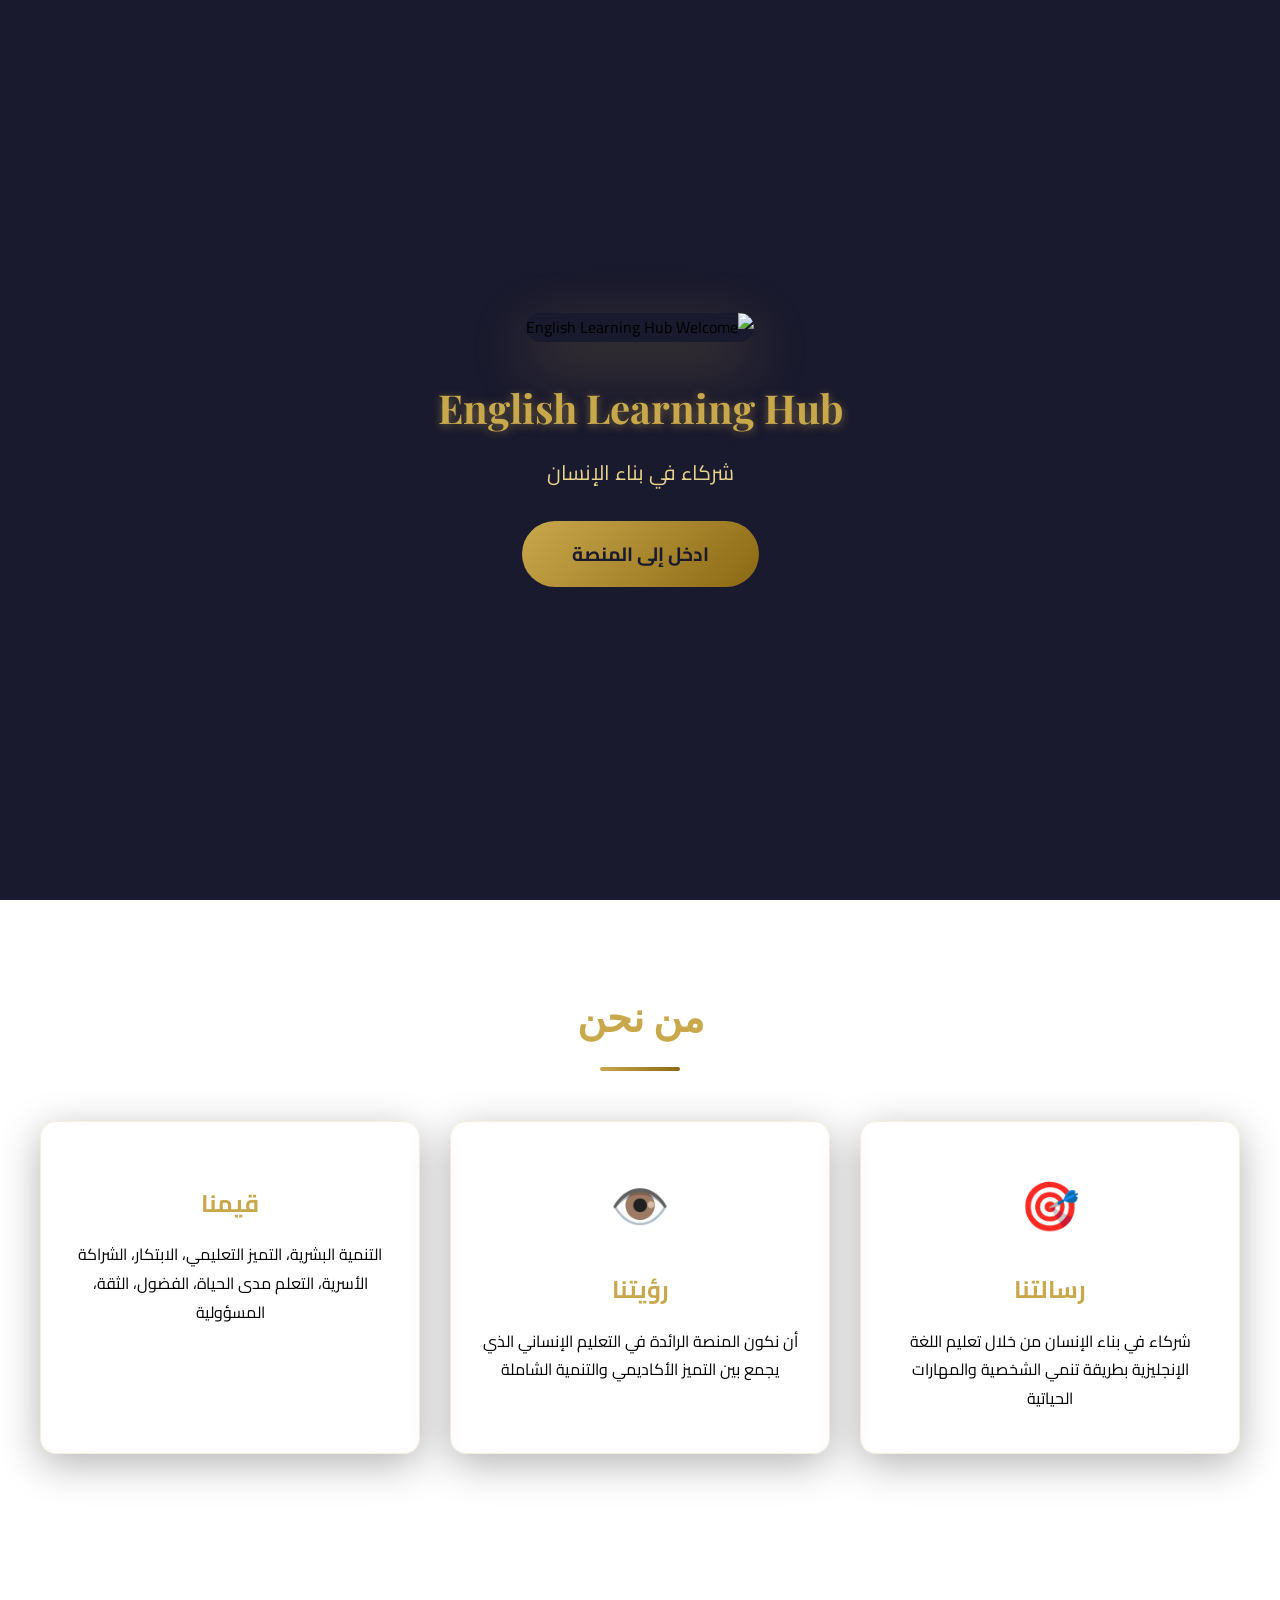
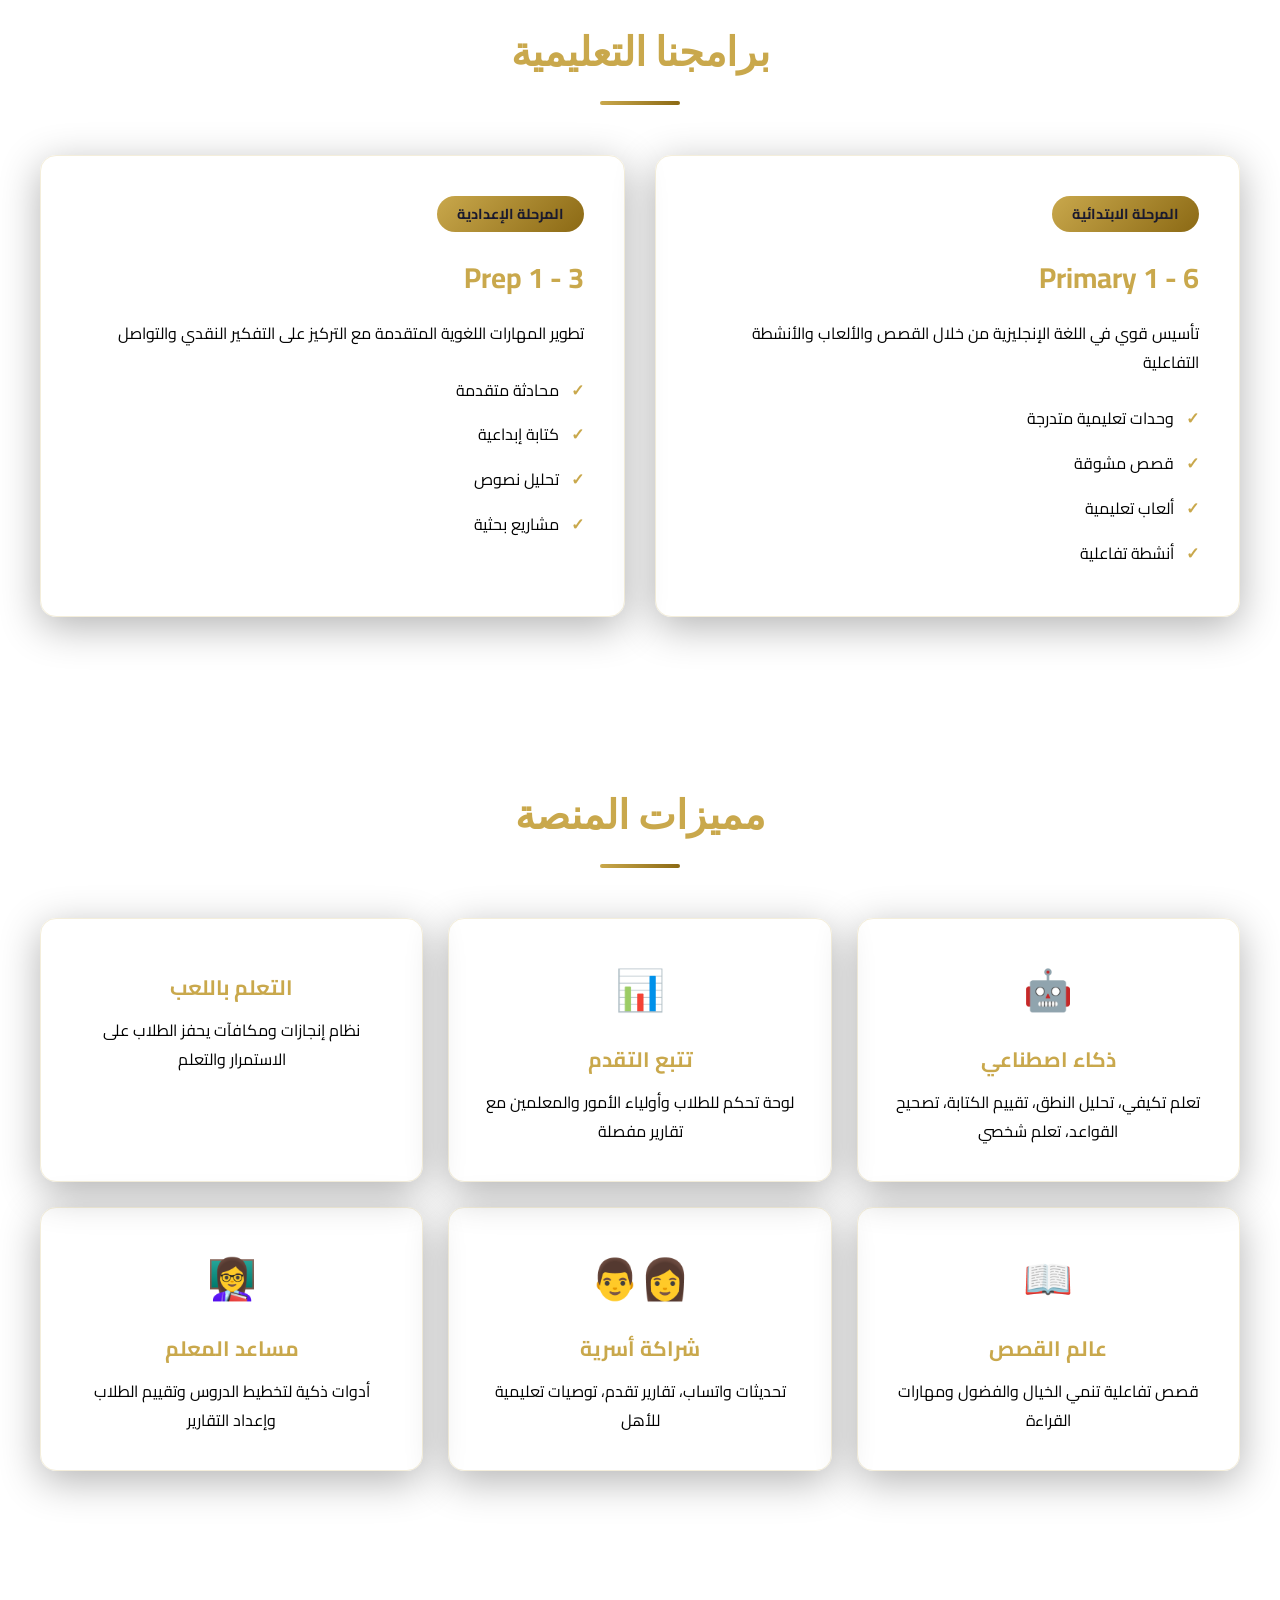
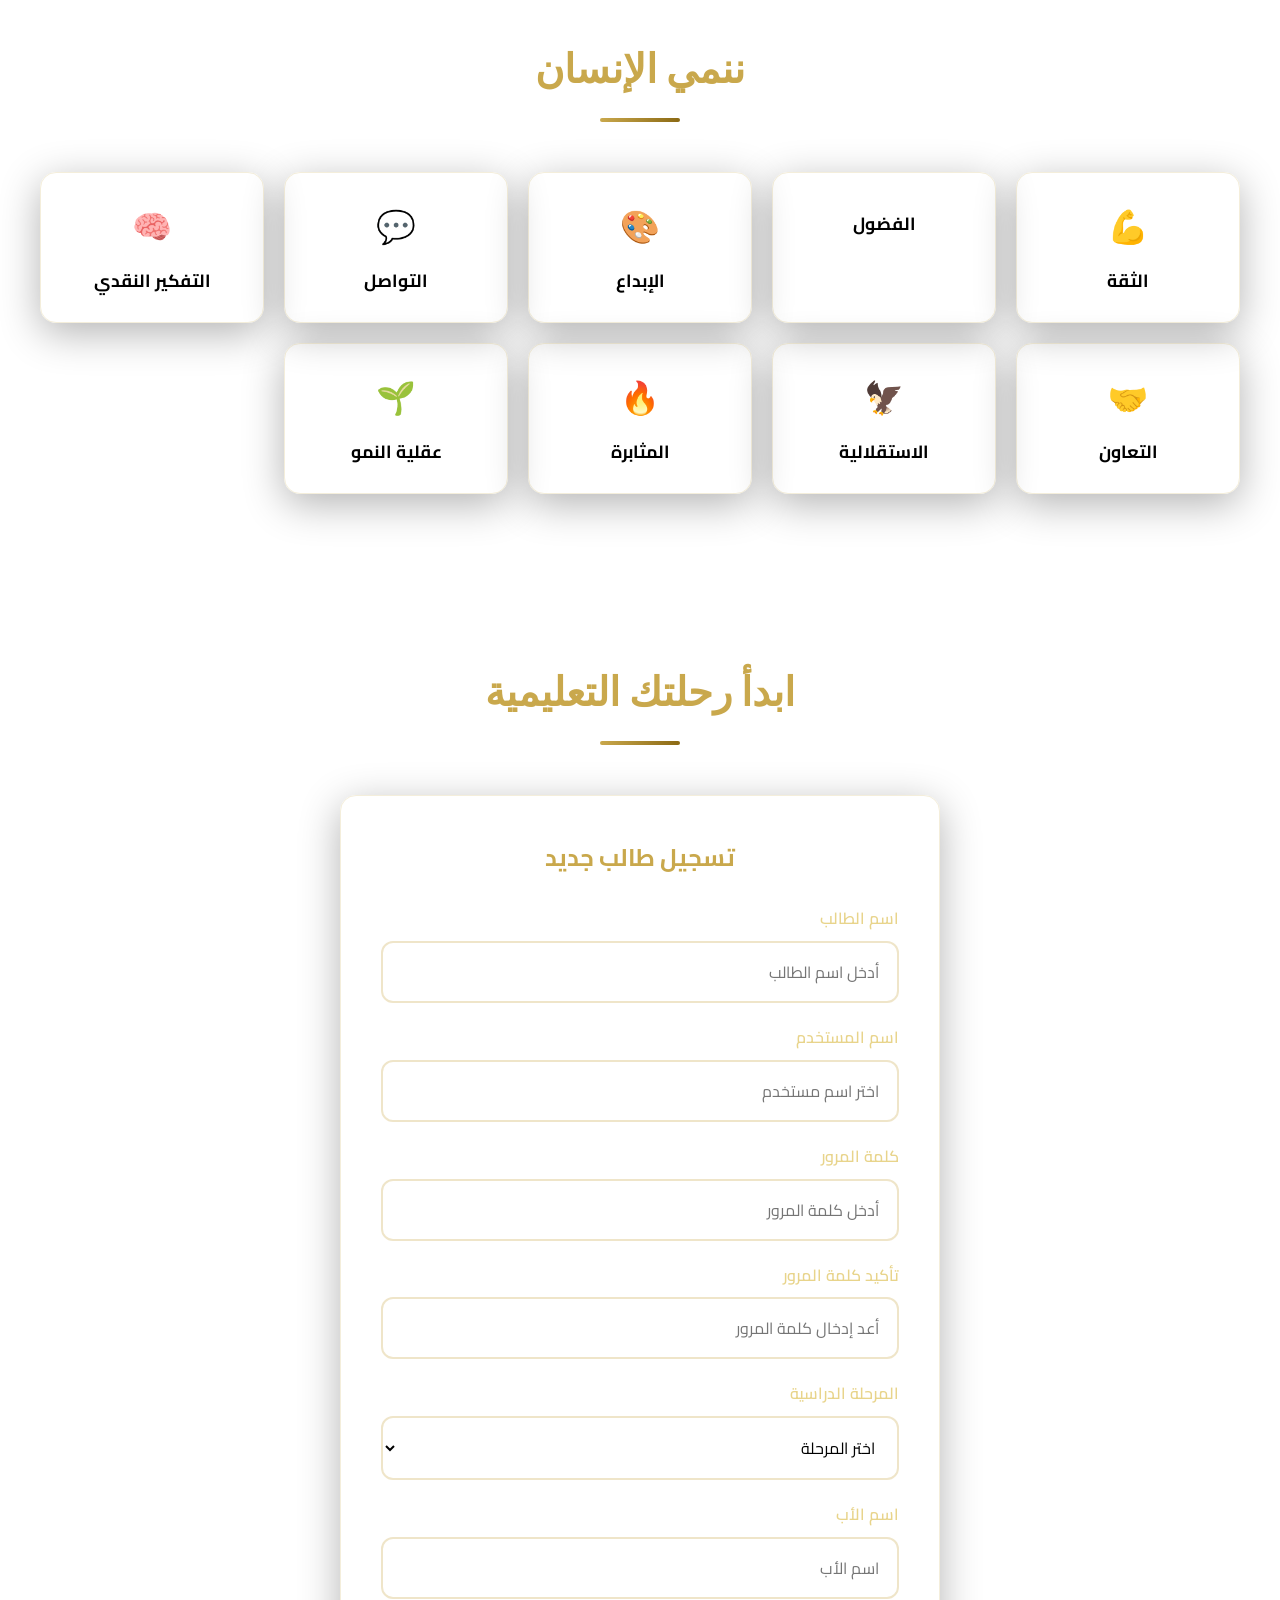
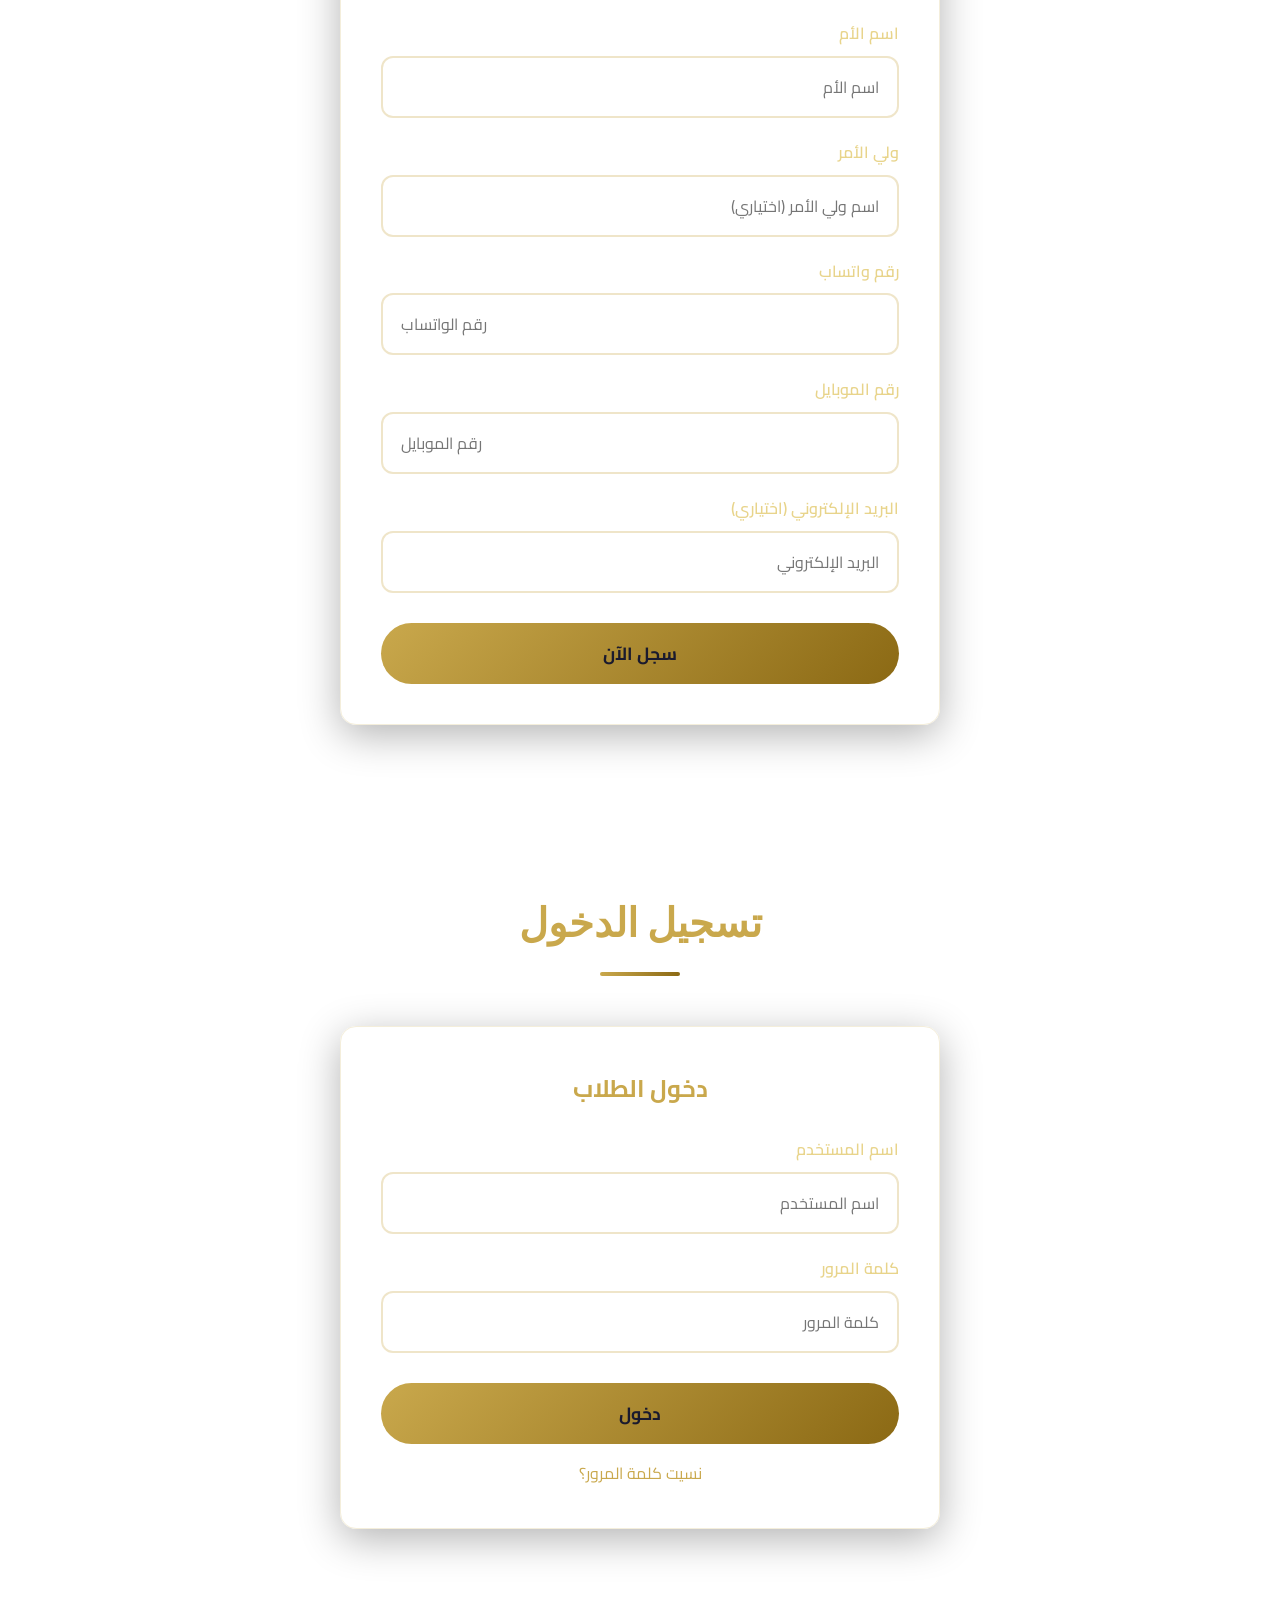
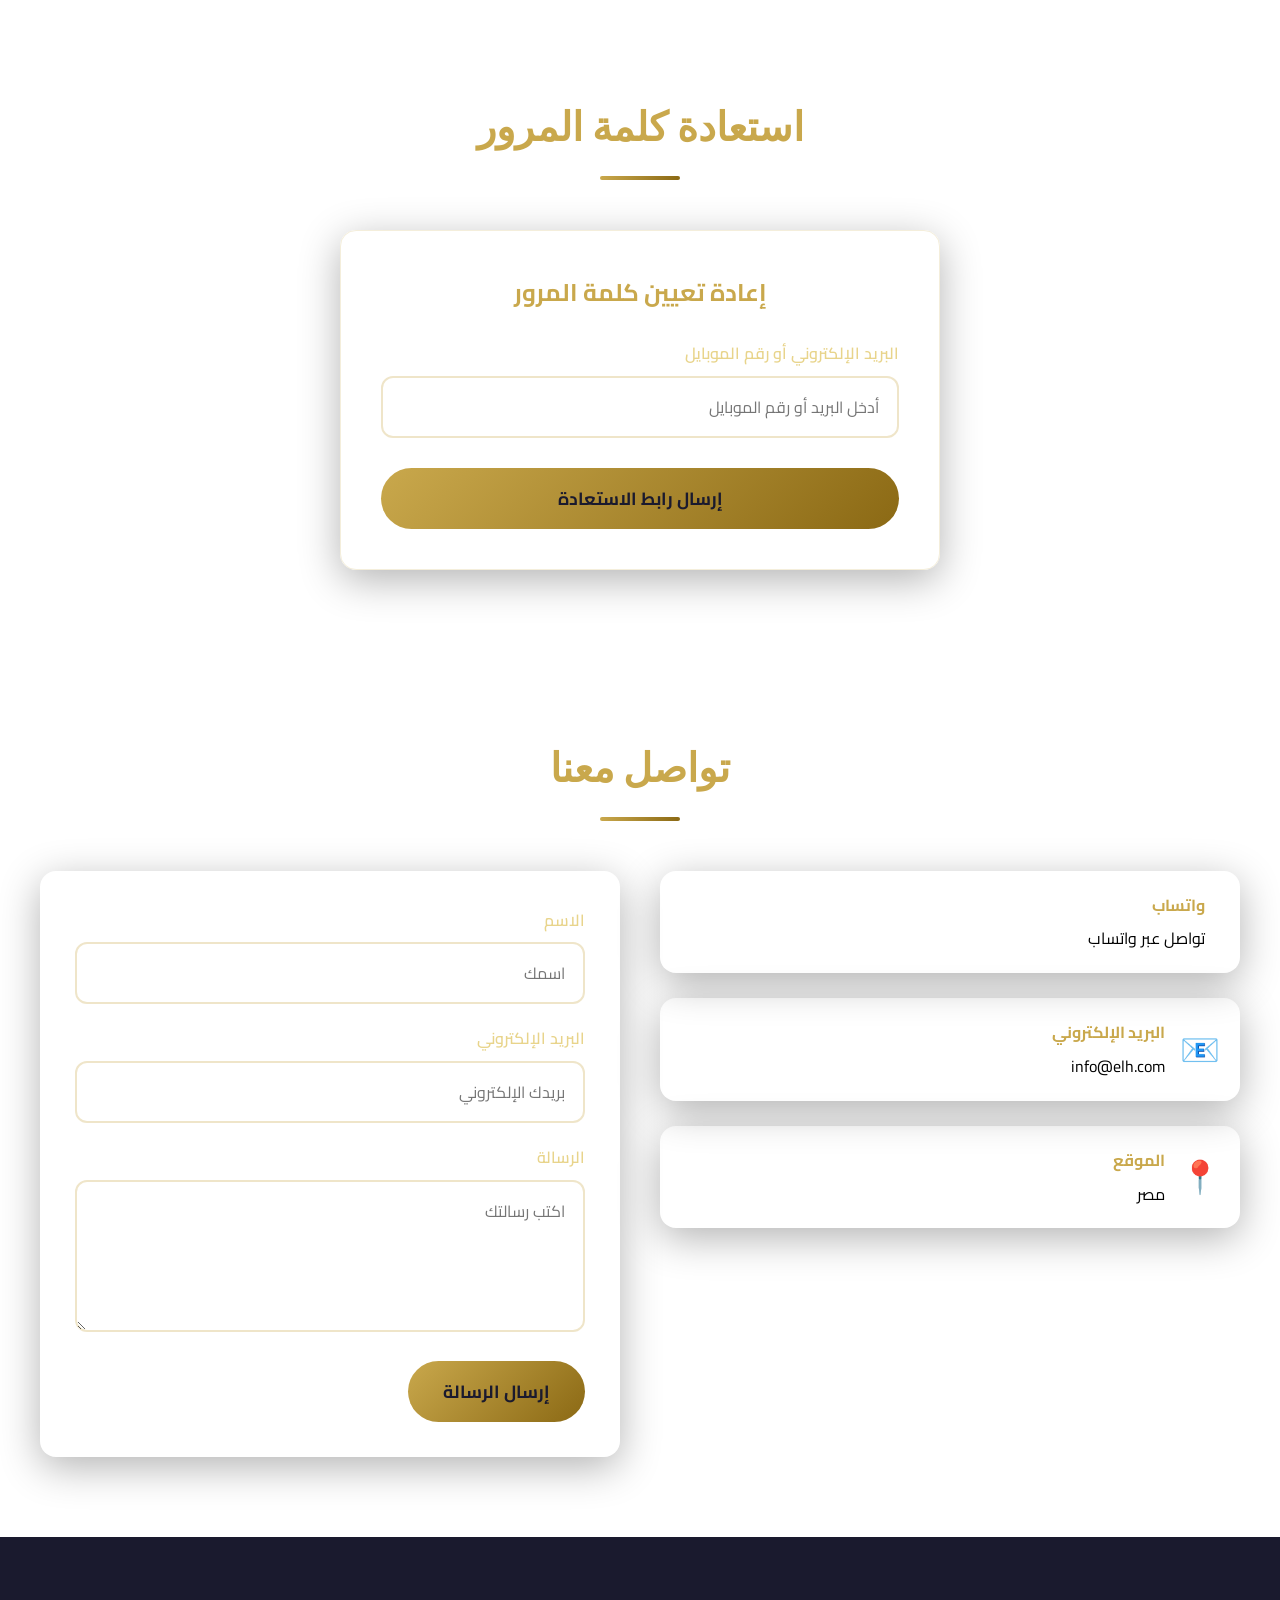
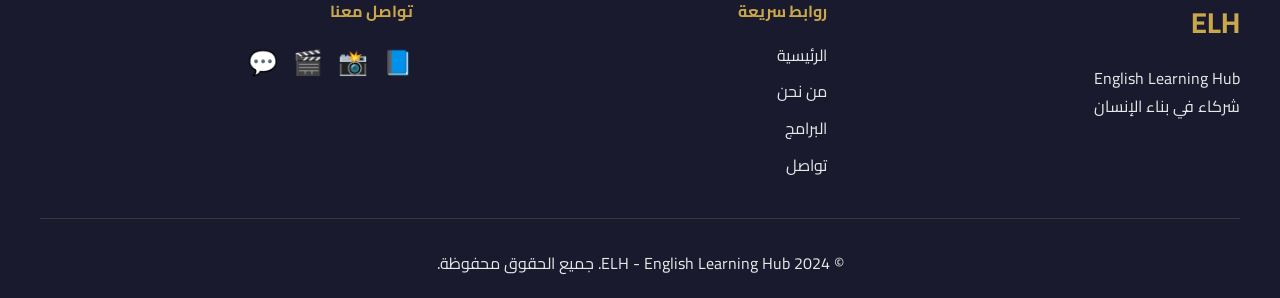
==== index.html @ c1df7ebc "update" ====
<!DOCTYPE html>
<html lang="ar" dir="rtl">
<head>
    <meta charset="UTF-8">
    <meta name="viewport" content="width=device-width, initial-scale=1.0">
    <title>ELH - English Learning Hub | شركاء في بناء الإنسان</title>
    <meta name="description" content="ELH منصة تعليمية إنسانية لتطوير اللغة الإنجليزية وبناء الثقة والإبداع والتفكير النقدي">
    <link rel="stylesheet" href="css/style.css">
    <link href="https://fonts.googleapis.com/css2?family=Cairo:wght@300;400;600;700;900&family=Playfair+Display:wght@400;700;900&display=swap" rel="stylesheet">
</head>
<body>

    <!-- شاشة الترحيب -->
    <div id="welcomeScreen" class="welcome-screen">
        <div class="welcome-content">
            <img src="assets/ELH-welcome.jpg" alt="English Learning Hub Welcome" class="welcome-image">
            <div class="welcome-overlay">
                <h1 class="welcome-title">English Learning Hub</h1>
                <p class="welcome-subtitle">شركاء في بناء الإنسان</p>
                <button class="btn-enter" onclick="enterSite()">ادخل إلى المنصة</button>
            </div>
        </div>
    </div>

    <!-- شريط التنقل -->
    <nav class="navbar" id="navbar">
        <div class="nav-container">
            <div class="logo">
                <span class="logo-text">ELH</span>
            </div>
            <ul class="nav-links" id="navLinks">
                <li><a href="#home" class="nav-link">الرئيسية</a></li>
                <li><a href="#about" class="nav-link">من نحن</a></li>
                <li><a href="#programs" class="nav-link">البرامج</a></li>
                <li><a href="#features" class="nav-link">المميزات</a></li>
                <li><a href="#contact" class="nav-link">تواصل</a></li>
                <li><a href="#login" class="nav-link btn-nav">تسجيل الدخول</a></li>
            </ul>
            <button class="theme-toggle" onclick="toggleTheme()" aria-label="تبديل الوضع">
                <span class="theme-icon">🌙</span>
            </button>
            <button class="menu-toggle" onclick="toggleMenu()" aria-label="القائمة">
                <span></span><span></span><span></span>
            </button>
        </div>
    </nav>

    <!-- الصفحة الرئيسية -->
    <section id="home" class="hero">
        <div class="hero-content">
            <h1 class="hero-title">English Learning Hub</h1>
            <p class="hero-subtitle">شركاء في بناء الإنسان</p>
            <p class="hero-desc">منصة تعليمية إنسانية تطور اللغة الإنجليزية وتنمي الثقة والإبداع والتفكير النقدي ومهارات التواصل</p>
            <div class="hero-buttons">
                <a href="#register" class="btn-primary">ابدأ رحلتك الآن</a>
                <a href="#about" class="btn-secondary">تعرف علينا</a>
            </div>
        </div>
        <div class="hero-visual">
            <div class="floating-card card-1">📚 تعلم ممتع</div>
            <div class="floating-card card-2">🎯 تعلم تكيفي</div>
            <div class="floating-card card-3">🤖 ذكاء اصطناعي</div>
        </div>
    </section>

    <!-- من نحن -->
    <section id="about" class="section">
        <div class="container">
            <h2 class="section-title">من نحن</h2>
            <div class="about-grid">
                <div class="about-card">
                    <div class="icon">🎯</div>
                    <h3>رسالتنا</h3>
                    <p>شركاء في بناء الإنسان من خلال تعليم اللغة الإنجليزية بطريقة تنمي الشخصية والمهارات الحياتية</p>
                </div>
                <div class="about-card">
                    <div class="icon">👁️</div>
                    <h3>رؤيتنا</h3>
                    <p>أن نكون المنصة الرائدة في التعليم الإنساني الذي يجمع بين التميز الأكاديمي والتنمية الشاملة</p>
                </div>
                <div class="about-card">
                    <div class="icon"></div>
                    <h3>قيمنا</h3>
                    <p>التنمية البشرية، التميز التعليمي، الابتكار، الشراكة الأسرية، التعلم مدى الحياة، الفضول، الثقة، المسؤولية</p>
                </div>
            </div>
        </div>
    </section>

    <!-- البرامج -->
    <section id="programs" class="section section-alt">
        <div class="container">
            <h2 class="section-title">برامجنا التعليمية</h2>
            <div class="programs-grid">
                <div class="program-card">
                    <div class="program-badge">المرحلة الابتدائية</div>
                    <h3>Primary 1 - 6</h3>
                    <p>تأسيس قوي في اللغة الإنجليزية من خلال القصص والألعاب والأنشطة التفاعلية</p>
                    <ul class="program-features">
                        <li>وحدات تعليمية متدرجة</li>
                        <li>قصص مشوقة</li>
                        <li>ألعاب تعليمية</li>
                        <li>أنشطة تفاعلية</li>
                    </ul>
                </div>
                <div class="program-card">
                    <div class="program-badge">المرحلة الإعدادية</div>
                    <h3>Prep 1 - 3</h3>
                    <p>تطوير المهارات اللغوية المتقدمة مع التركيز على التفكير النقدي والتواصل</p>
                    <ul class="program-features">
                        <li>محادثة متقدمة</li>
                        <li>كتابة إبداعية</li>
                        <li>تحليل نصوص</li>
                        <li>مشاريع بحثية</li>
                    </ul>
                </div>
            </div>
        </div>
    </section>

    <!-- المميزات -->
    <section id="features" class="section">
        <div class="container">
            <h2 class="section-title">مميزات المنصة</h2>
            <div class="features-grid">
                <div class="feature-card">
                    <div class="feature-icon">🤖</div>
                    <h3>ذكاء اصطناعي</h3>
                    <p>تعلم تكيفي، تحليل النطق، تقييم الكتابة، تصحيح القواعد، تعلم شخصي</p>
                </div>
                <div class="feature-card">
                    <div class="feature-icon">📊</div>
                    <h3>تتبع التقدم</h3>
                    <p>لوحة تحكم للطلاب وأولياء الأمور والمعلمين مع تقارير مفصلة</p>
                </div>
                <div class="feature-card">
                    <div class="feature-icon"></div>
                    <h3>التعلم باللعب</h3>
                    <p>نظام إنجازات ومكافآت يحفز الطلاب على الاستمرار والتعلم</p>
                </div>
                <div class="feature-card">
                    <div class="feature-icon">📖</div>
                    <h3>عالم القصص</h3>
                    <p>قصص تفاعلية تنمي الخيال والفضول ومهارات القراءة</p>
                </div>
                <div class="feature-card">
                    <div class="feature-icon">👨‍👩‍</div>
                    <h3>شراكة أسرية</h3>
                    <p>تحديثات واتساب، تقارير تقدم، توصيات تعليمية للأهل</p>
                </div>
                <div class="feature-card">
                    <div class="feature-icon">👩‍🏫</div>
                    <h3>مساعد المعلم</h3>
                    <p>أدوات ذكية لتخطيط الدروس وتقييم الطلاب وإعداد التقارير</p>
                </div>
            </div>
        </div>
    </section>

    <!-- تنمية الإنسان -->
    <section class="section section-alt">
        <div class="container">
            <h2 class="section-title">ننمي الإنسان</h2>
            <div class="development-grid">
                <div class="dev-item"><span class="dev-icon">💪</span> الثقة</div>
                <div class="dev-item"><span class="dev-icon"></span> الفضول</div>
                <div class="dev-item"><span class="dev-icon">🎨</span> الإبداع</div>
                <div class="dev-item"><span class="dev-icon">💬</span> التواصل</div>
                <div class="dev-item"><span class="dev-icon">🧠</span> التفكير النقدي</div>
                <div class="dev-item"><span class="dev-icon">🤝</span> التعاون</div>
                <div class="dev-item"><span class="dev-icon">🦅</span> الاستقلالية</div>
                <div class="dev-item"><span class="dev-icon">🔥</span> المثابرة</div>
                <div class="dev-item"><span class="dev-icon">🌱</span> عقلية النمو</div>
            </div>
        </div>
    </section>

    <!-- التسجيل -->
    <section id="register" class="section">
        <div class="container">
            <h2 class="section-title">ابدأ رحلتك التعليمية</h2>
            <div class="form-container">
                <form id="registerForm" class="auth-form">
                    <h3>تسجيل طالب جديد</h3>
                    <div class="form-group">
                        <label>اسم الطالب</label>
                        <input type="text" id="regName" required placeholder="أدخل اسم الطالب">
                    </div>
                    <div class="form-group">
                        <label>اسم المستخدم</label>
                        <input type="text" id="regUsername" required placeholder="اختر اسم مستخدم">
                    </div>
                    <div class="form-group">
                        <label>كلمة المرور</label>
                        <input type="password" id="regPassword" required placeholder="أدخل كلمة المرور">
                    </div>
                    <div class="form-group">
                        <label>تأكيد كلمة المرور</label>
                        <input type="password" id="regConfirmPassword" required placeholder="أعد إدخال كلمة المرور">
                    </div>
                    <div class="form-group">
                        <label>المرحلة الدراسية</label>
                        <select id="regGrade" required>
                            <option value="">اختر المرحلة</option>
                            <option value="primary1">الصف الأول الابتدائي</option>
                            <option value="primary2">الصف الثاني الابتدائي</option>
                            <option value="primary3">الصف الثالث الابتدائي</option>
                            <option value="primary4">الصف الرابع الابتدائي</option>
                            <option value="primary5">الصف الخامس الابتدائي</option>
                            <option value="primary6">الصف السادس الابتدائي</option>
                            <option value="prep1">الصف الأول الإعدادي</option>
                            <option value="prep2">الصف الثاني الإعدادي</option>
                            <option value="prep3">الصف الثالث الإعدادي</option>
                        </select>
                    </div>
                    <div class="form-group">
                        <label>اسم الأب</label>
                        <input type="text" id="regFather" required placeholder="اسم الأب">
                    </div>
                    <div class="form-group">
                        <label>اسم الأم</label>
                        <input type="text" id="regMother" required placeholder="اسم الأم">
                    </div>
                    <div class="form-group">
                        <label>ولي الأمر</label>
                        <input type="text" id="regGuardian" placeholder="اسم ولي الأمر (اختياري)">
                    </div>
                    <div class="form-group">
                        <label>رقم واتساب</label>
                        <input type="tel" id="regWhatsapp" required placeholder="رقم الواتساب">
                    </div>
                    <div class="form-group">
                        <label>رقم الموبايل</label>
                        <input type="tel" id="regMobile" required placeholder="رقم الموبايل">
                    </div>
                    <div class="form-group">
                        <label>البريد الإلكتروني (اختياري)</label>
                        <input type="email" id="regEmail" placeholder="البريد الإلكتروني">
                    </div>
                    <button type="submit" class="btn-primary btn-full">سجل الآن</button>
                </form>
            </div>
        </div>
    </section>

    <!-- شاشة النجاح -->
    <div id="successScreen" class="modal-overlay" style="display:none;">
        <div class="modal-content success-modal">
            <div class="success-icon">✅</div>
            <h2>تم التسجيل بنجاح!</h2>
            <p>جاري تحويلك إلى اختبار تحديد المستوى...</p>
            <div class="loading-spinner"></div>
        </div>
    </div>

    <!-- تسجيل الدخول -->
    <section id="login" class="section section-alt">
        <div class="container">
            <h2 class="section-title">تسجيل الدخول</h2>
            <div class="form-container">
                <form id="loginForm" class="auth-form">
                    <h3>دخول الطلاب</h3>
                    <div class="form-group">
                        <label>اسم المستخدم</label>
                        <input type="text" id="loginUsername" required placeholder="اسم المستخدم">
                    </div>
                    <div class="form-group">
                        <label>كلمة المرور</label>
                        <input type="password" id="loginPassword" required placeholder="كلمة المرور">
                    </div>
                    <button type="submit" class="btn-primary btn-full">دخول</button>
                    <a href="#forgot" class="form-link">نسيت كلمة المرور؟</a>
                </form>
            </div>
        </div>
    </section>

    <!-- نسيت كلمة المرور -->
    <section id="forgot" class="section">
        <div class="container">
            <h2 class="section-title">استعادة كلمة المرور</h2>
            <div class="form-container">
                <form id="forgotForm" class="auth-form">
                    <h3>إعادة تعيين كلمة المرور</h3>
                    <div class="form-group">
                        <label>البريد الإلكتروني أو رقم الموبايل</label>
                        <input type="text" id="forgotInput" required placeholder="أدخل البريد أو رقم الموبايل">
                    </div>
                    <button type="submit" class="btn-primary btn-full">إرسال رابط الاستعادة</button>
                </form>
            </div>
        </div>
    </section>

    <!-- اختبار تحديد المستوى -->
    <section id="placement-test" class="section" style="display:none;">
        <div class="container">
            <h2 class="section-title">اختبار تحديد المستوى</h2>
            <div class="test-container">
                <div id="testStart">
                    <h3>مرحباً بك في اختبار تحديد المستوى!</h3>
                    <p>هذا الاختبار يساعدنا في تحديد مستواك الحالي لتقديم أفضل تجربة تعليمية</p>
                    <button class="btn-primary" onclick="startTest()">ابدأ الاختبار</button>
                </div>
                <div id="testQuestions" style="display:none;">
                    <div class="test-progress">
                        <div class="progress-bar">
                            <div class="progress-fill" id="progressFill"></div>
                        </div>
                        <span id="questionCounter">السؤال 1 من 10</span>
                    </div>
                    <div class="question-card" id="questionCard">
                        <h4 id="questionText"></h4>
                        <div class="options" id="optionsContainer"></div>
                    </div>
                </div>
                <div id="testResult" style="display:none;">
                    <div class="result-card">
                        <h3>نتيجة اختبار تحديد المستوى</h3>
                        <div class="result-level" id="resultLevel"></div>
                        <p id="resultMessage"></p>
                        <button class="btn-primary" onclick="goToDashboard()">الذهاب إلى لوحة التحكم</button>
                    </div>
                </div>
            </div>
        </div>
    </section>

    <!-- التواصل -->
    <section id="contact" class="section section-alt">
        <div class="container">
            <h2 class="section-title">تواصل معنا</h2>
            <div class="contact-grid">
                <div class="contact-info">
                    <div class="contact-item">
                        <span class="contact-icon"></span>
                        <div>
                            <h4>واتساب</h4>
                            <a href="https://wa.me/201234567890" target="_blank">تواصل عبر واتساب</a>
                        </div>
                    </div>
                    <div class="contact-item">
                        <span class="contact-icon">📧</span>
                        <div>
                            <h4>البريد الإلكتروني</h4>
                            <a href="mailto:info@elh.com">info@elh.com</a>
                        </div>
                    </div>
                    <div class="contact-item">
                        <span class="contact-icon">📍</span>
                        <div>
                            <h4>الموقع</h4>
                            <p>مصر</p>
                        </div>
                    </div>
                </div>
                <form id="contactForm" class="contact-form">
                    <div class="form-group">
                        <label>الاسم</label>
                        <input type="text" required placeholder="اسمك">
                    </div>
                    <div class="form-group">
                        <label>البريد الإلكتروني</label>
                        <input type="email" required placeholder="بريدك الإلكتروني">
                    </div>
                    <div class="form-group">
                        <label>الرسالة</label>
                        <textarea required placeholder="اكتب رسالتك" rows="4"></textarea>
                    </div>
                    <button type="submit" class="btn-primary">إرسال الرسالة</button>
                </form>
            </div>
        </div>
    </section>

    <!-- الفوتر -->
    <footer class="footer">
        <div class="container">
            <div class="footer-grid">
                <div class="footer-col">
                    <h3>ELH</h3>
                    <p>English Learning Hub<br>شركاء في بناء الإنسان</p>
                </div>
                <div class="footer-col">
                    <h4>روابط سريعة</h4>
                    <ul>
                        <li><a href="#home">الرئيسية</a></li>
                        <li><a href="#about">من نحن</a></li>
                        <li><a href="#programs">البرامج</a></li>
                        <li><a href="#contact">تواصل</a></li>
                    </ul>
                </div>
                <div class="footer-col">
                    <h4>تواصل معنا</h4>
                    <div class="social-links">
                        <a href="#" aria-label="Facebook">📘</a>
                        <a href="#" aria-label="Instagram">📸</a>
                        <a href="#" aria-label="YouTube">🎬</a>
                        <a href="#" aria-label="WhatsApp">💬</a>
                    </div>
                </div>
            </div>
            <div class="footer-bottom">
                <p>© 2024 ELH - English Learning Hub. جميع الحقوق محفوظة.</p>
            </div>
        </div>
    </footer>

    <!-- Firebase SDK -->
   <!-- Firebase SDK -->
<script type="module" src="js/app.js"></script>
</body>
</html>
---- css/style.css ----
/* ===== المتغيرات ===== */
:root {
    --gold: #C9A84C;
    --gold-light: #E8D48B;
    --gold-dark: #8B6914;
    --dark-bg: #1a1a2e;
    --dark-surface: #16213e;
    --dark-card: #0f3460;
    --dark-text: #e8e8e8;
    --light-bg: #f8f9fa;
    --light-surface: #ffffff;
    --light-card: #ffffff;
    --light-text: #2d2d2d;
    --shadow: 0 10px 40px rgba(0,0,0,0.3);
    --shadow-light: 0 4px 20px rgba(0,0,0,0.1);
    --radius: 16px;
    --transition: all 0.3s ease;
}

[data-theme="light"] {
    --bg: var(--light-bg);
    --surface: var(--light-surface);
    --card: var(--light-card);
    --text: var(--light-text);
    --shadow: var(--shadow-light);
}

[data-theme="dark"] {
    --bg: var(--dark-bg);
    --surface: var(--dark-surface);
    --card: var(--dark-card);
    --text: var(--dark-text);
}

/* ===== إعادة الضبط ===== */
* {
    margin: 0;
    padding: 0;
    box-sizing: border-box;
}

html {
    scroll-behavior: smooth;
}

body {
    font-family: 'Cairo', sans-serif;
    background: var(--bg);
    color: var(--text);
    line-height: 1.8;
    transition: var(--transition);
    overflow-x: hidden;
}

/* ===== شاشة الترحيب ===== */
.welcome-screen {
    position: fixed;
    top: 0;
    left: 0;
    width: 100%;
    height: 100%;
    z-index: 10000;
    background: #1a1a2e;
    display: flex;
    align-items: center;
    justify-content: center;
    transition: opacity 0.8s ease, visibility 0.8s ease;
}

.welcome-screen.hidden {
    opacity: 0;
    visibility: hidden;
    pointer-events: none;
}

.welcome-content {
    position: relative;
    width: 100%;
    max-width: 800px;
    padding: 20px;
    text-align: center;
}

.welcome-image {
    width: 100%;
    max-width: 600px;
    height: auto;
    border-radius: var(--radius);
    box-shadow: 0 20px 60px rgba(201, 168, 76, 0.3);
    animation: welcomePulse 3s ease-in-out infinite;
}

@keyframes welcomePulse {
    0%, 100% { transform: scale(1); }
    50% { transform: scale(1.02); }
}

.welcome-overlay {
    margin-top: 30px;
}

.welcome-title {
    font-family: 'Playfair Display', serif;
    font-size: 2.5rem;
    color: var(--gold);
    margin-bottom: 10px;
    text-shadow: 0 2px 10px rgba(201, 168, 76, 0.5);
}

.welcome-subtitle {
    font-size: 1.3rem;
    color: var(--gold-light);
    margin-bottom: 30px;
}

.btn-enter {
    background: linear-gradient(135deg, var(--gold), var(--gold-dark));
    color: #1a1a2e;
    border: none;
    padding: 15px 50px;
    font-size: 1.2rem;
    font-weight: 700;
    border-radius: 50px;
    cursor: pointer;
    transition: var(--transition);
    font-family: 'Cairo', sans-serif;
}

.btn-enter:hover {
    transform: translateY(-3px);
    box-shadow: 0 10px 30px rgba(201, 168, 76, 0.5);
}

/* ===== شريط التنقل ===== */
.navbar {
    position: fixed;
    top: 0;
    width: 100%;
    background: rgba(26, 26, 46, 0.95);
    backdrop-filter: blur(20px);
    z-index: 1000;
    padding: 15px 0;
    transition: var(--transition);
}

[data-theme="light"] .navbar {
    background: rgba(255, 255, 255, 0.95);
}

.nav-container {
    max-width: 1200px;
    margin: 0 auto;
    padding: 0 20px;
    display: flex;
    align-items: center;
    justify-content: space-between;
}

.logo-text {
    font-family: 'Playfair Display', serif;
    font-size: 2rem;
    font-weight: 900;
    color: var(--gold);
    text-shadow: 0 2px 10px rgba(201, 168, 76, 0.5);
}

.nav-links {
    display: flex;
    list-style: none;
    gap: 25px;
    align-items: center;
}

.nav-link {
    color: var(--text);
    text-decoration: none;
    font-weight: 600;
    transition: var(--transition);
    position: relative;
}

.nav-link:hover {
    color: var(--gold);
}

.nav-link::after {
    content: '';
    position: absolute;
    bottom: -5px;
    right: 0;
    width: 0;
    height: 2px;
    background: var(--gold);
    transition: var(--transition);
}

.nav-link:hover::after {
    width: 100%;
}

.btn-nav {
    background: linear-gradient(135deg, var(--gold), var(--gold-dark));
    color: #1a1a2e !important;
    padding: 8px 20px;
    border-radius: 25px;
    font-weight: 700;
}

.btn-nav::after {
    display: none;
}

.theme-toggle {
    background: none;
    border: 2px solid var(--gold);
    border-radius: 50%;
    width: 40px;
    height: 40px;
    cursor: pointer;
    font-size: 1.2rem;
    display: flex;
    align-items: center;
    justify-content: center;
    transition: var(--transition);
}

.theme-toggle:hover {
    background: var(--gold);
    transform: rotate(180deg);
}

.menu-toggle {
    display: none;
    flex-direction: column;
    gap: 5px;
    background: none;
    border: none;
    cursor: pointer;
    padding: 5px;
}

.menu-toggle span {
    width: 25px;
    height: 3px;
    background: var(--gold);
    border-radius: 3px;
    transition: var(--transition);
}

/* ===== الصفحة الرئيسية ===== */
.hero {
    min-height: 100vh;
    display: flex;
    align-items: center;
    justify-content: center;
    padding: 120px 20px 60px;
    position: relative;
    overflow: hidden;
}

.hero::before {
    content: '';
    position: absolute;
    top: -50%;
    right: -50%;
    width: 100%;
    height: 100%;
    background: radial-gradient(circle, rgba(201, 168, 76, 0.1) 0%, transparent 70%);
    animation: float 6s ease-in-out infinite;
}

@keyframes float {
    0%, 100% { transform: translate(0, 0); }
    50% { transform: translate(-30px, 30px); }
}

.hero-content {
    max-width: 600px;
    text-align: center;
    z-index: 1;
}

.hero-title {
    font-family: 'Playfair Display', serif;
    font-size: 3.5rem;
    color: var(--gold);
    margin-bottom: 15px;
    text-shadow: 0 4px 20px rgba(201, 168, 76, 0.4);
    animation: fadeInUp 1s ease;
}

.hero-subtitle {
    font-size: 1.5rem;
    color: var(--gold-light);
    margin-bottom: 20px;
    animation: fadeInUp 1s ease 0.2s both;
}

.hero-desc {
    font-size: 1.1rem;
    margin-bottom: 30px;
    opacity: 0.9;
    animation: fadeInUp 1s ease 0.4s both;
}

.hero-buttons {
    display: flex;
    gap: 15px;
    justify-content: center;
    flex-wrap: wrap;
    animation: fadeInUp 1s ease 0.6s both;
}

@keyframes fadeInUp {
    from {
        opacity: 0;
        transform: translateY(30px);
    }
    to {
        opacity: 1;
        transform: translateY(0);
    }
}

.btn-primary {
    background: linear-gradient(135deg, var(--gold), var(--gold-dark));
    color: #1a1a2e;
    border: none;
    padding: 14px 35px;
    font-size: 1.1rem;
    font-weight: 700;
    border-radius: 50px;
    cursor: pointer;
    text-decoration: none;
    display: inline-block;
    transition: var(--transition);
    font-family: 'Cairo', sans-serif;
}

.btn-primary:hover {
    transform: translateY(-3px);
    box-shadow: 0 10px 30px rgba(201, 168, 76, 0.4);
}

.btn-secondary {
    background: transparent;
    color: var(--gold);
    border: 2px solid var(--gold);
    padding: 12px 33px;
    font-size: 1.1rem;
    font-weight: 700;
    border-radius: 50px;
    cursor: pointer;
    text-decoration: none;
    display: inline-block;
    transition: var(--transition);
    font-family: 'Cairo', sans-serif;
}

.btn-secondary:hover {
    background: var(--gold);
    color: #1a1a2e;
    transform: translateY(-3px);
}

.hero-visual {
    position: absolute;
    width: 100%;
    height: 100%;
    top: 0;
    left: 0;
    pointer-events: none;
}

.floating-card {
    position: absolute;
    background: var(--card);
    padding: 15px 25px;
    border-radius: var(--radius);
    box-shadow: var(--shadow);
    font-weight: 600;
    border: 1px solid rgba(201, 168, 76, 0.3);
    animation: floatCard 4s ease-in-out infinite;
}

.card-1 { top: 20%; right: 10%; animation-delay: 0s; }
.card-2 { top: 50%; left: 5%; animation-delay: 1s; }
.card-3 { bottom: 20%; right: 15%; animation-delay: 2s; }

@keyframes floatCard {
    0%, 100% { transform: translateY(0); }
    50% { transform: translateY(-15px); }
}

/* ===== الأقسام العامة ===== */
.section {
    padding: 80px 20px;
}

.section-alt {
    background: var(--surface);
}

.container {
    max-width: 1200px;
    margin: 0 auto;
}

.section-title {
    font-family: 'Playfair Display', serif;
    font-size: 2.5rem;
    color: var(--gold);
    text-align: center;
    margin-bottom: 50px;
    position: relative;
}

.section-title::after {
    content: '';
    display: block;
    width: 80px;
    height: 4px;
    background: linear-gradient(90deg, var(--gold), var(--gold-dark));
    margin: 15px auto 0;
    border-radius: 2px;
}

/* ===== من نحن ===== */
.about-grid {
    display: grid;
    grid-template-columns: repeat(auto-fit, minmax(300px, 1fr));
    gap: 30px;
}

.about-card {
    background: var(--card);
    padding: 40px 30px;
    border-radius: var(--radius);
    text-align: center;
    box-shadow: var(--shadow);
    transition: var(--transition);
    border: 1px solid rgba(201, 168, 76, 0.2);
}

.about-card:hover {
    transform: translateY(-10px);
    border-color: var(--gold);
}

.about-card .icon {
    font-size: 3rem;
    margin-bottom: 20px;
}

.about-card h3 {
    color: var(--gold);
    font-size: 1.5rem;
    margin-bottom: 15px;
}

/* ===== البرامج ===== */
.programs-grid {
    display: grid;
    grid-template-columns: repeat(auto-fit, minmax(350px, 1fr));
    gap: 30px;
}

.program-card {
    background: var(--card);
    padding: 40px;
    border-radius: var(--radius);
    box-shadow: var(--shadow);
    transition: var(--transition);
    border: 1px solid rgba(201, 168, 76, 0.2);
}

.program-card:hover {
    transform: translateY(-10px);
    border-color: var(--gold);
}

.program-badge {
    display: inline-block;
    background: linear-gradient(135deg, var(--gold), var(--gold-dark));
    color: #1a1a2e;
    padding: 5px 20px;
    border-radius: 20px;
    font-weight: 700;
    font-size: 0.9rem;
    margin-bottom: 20px;
}

.program-card h3 {
    font-size: 1.8rem;
    color: var(--gold);
    margin-bottom: 15px;
}

.program-features {
    list-style: none;
    margin-top: 20px;
}

.program-features li {
    padding: 8px 0;
    padding-right: 25px;
    position: relative;
}

.program-features li::before {
    content: '✓';
    position: absolute;
    right: 0;
    color: var(--gold);
    font-weight: 700;
}

/* ===== المميزات ===== */
.features-grid {
    display: grid;
    grid-template-columns: repeat(auto-fit, minmax(300px, 1fr));
    gap: 25px;
}

.feature-card {
    background: var(--card);
    padding: 35px;
    border-radius: var(--radius);
    text-align: center;
    box-shadow: var(--shadow);
    transition: var(--transition);
    border: 1px solid rgba(201, 168, 76, 0.2);
}

.feature-card:hover {
    transform: translateY(-8px);
    border-color: var(--gold);
}

.feature-icon {
    font-size: 2.5rem;
    margin-bottom: 15px;
}

.feature-card h3 {
    color: var(--gold);
    margin-bottom: 10px;
    font-size: 1.3rem;
}

/* ===== تنمية الإنسان ===== */
.development-grid {
    display: grid;
    grid-template-columns: repeat(auto-fit, minmax(200px, 1fr));
    gap: 20px;
}

.dev-item {
    background: var(--card);
    padding: 25px;
    border-radius: var(--radius);
    text-align: center;
    font-weight: 700;
    font-size: 1.1rem;
    box-shadow: var(--shadow);
    transition: var(--transition);
    border: 1px solid rgba(201, 168, 76, 0.2);
}

.dev-item:hover {
    transform: scale(1.05);
    border-color: var(--gold);
}

.dev-icon {
    font-size: 2rem;
    display: block;
    margin-bottom: 10px;
}

/* ===== النماذج ===== */
.form-container {
    max-width: 600px;
    margin: 0 auto;
}

.auth-form {
    background: var(--card);
    padding: 40px;
    border-radius: var(--radius);
    box-shadow: var(--shadow);
    border: 1px solid rgba(201, 168, 76, 0.2);
}

.auth-form h3 {
    color: var(--gold);
    font-size: 1.5rem;
    margin-bottom: 25px;
    text-align: center;
}

.form-group {
    margin-bottom: 20px;
}

.form-group label {
    display: block;
    margin-bottom: 8px;
    font-weight: 600;
    color: var(--gold-light);
}

.form-group input,
.form-group select,
.form-group textarea {
    width: 100%;
    padding: 14px 18px;
    border: 2px solid rgba(201, 168, 76, 0.3);
    border-radius: 12px;
    background: var(--surface);
    color: var(--text);
    font-size: 1rem;
    font-family: 'Cairo', sans-serif;
    transition: var(--transition);
}

.form-group input:focus,
.form-group select:focus,
.form-group textarea:focus {
    outline: none;
    border-color: var(--gold);
    box-shadow: 0 0 0 3px rgba(201, 168, 76, 0.2);
}

.btn-full {
    width: 100%;
    margin-top: 10px;
}

.form-link {
    display: block;
    text-align: center;
    margin-top: 15px;
    color: var(--gold);
    text-decoration: none;
}

.form-link:hover {
    text-decoration: underline;
}

/* ===== شاشة النجاح ===== */
.modal-overlay {
    position: fixed;
    top: 0;
    left: 0;
    width: 100%;
    height: 100%;
    background: rgba(0,0,0,0.8);
    display: flex;
    align-items: center;
    justify-content: center;
    z-index: 9999;
}

.success-modal {
    background: var(--card);
    padding: 50px;
    border-radius: var(--radius);
    text-align: center;
    max-width: 400px;
    border: 2px solid var(--gold);
}

.success-icon {
    font-size: 4rem;
    margin-bottom: 20px;
}

.success-modal h2 {
    color: var(--gold);
    margin-bottom: 15px;
}

.loading-spinner {
    width: 40px;
    height: 40px;
    border: 4px solid rgba(201, 168, 76, 0.3);
    border-top-color: var(--gold);
    border-radius: 50%;
    animation: spin 1s linear infinite;
    margin: 20px auto;
}

@keyframes spin {
    to { transform: rotate(360deg); }
}

/* ===== اختبار تحديد المستوى ===== */
.test-container {
    max-width: 700px;
    margin: 0 auto;
    background: var(--card);
    padding: 40px;
    border-radius: var(--radius);
    box-shadow: var(--shadow);
    border: 1px solid rgba(201, 168, 76, 0.2);
}

.test-progress {
    margin-bottom: 30px;
}

.progress-bar {
    width: 100%;
    height: 8px;
    background: rgba(201, 168, 76, 0.2);
    border-radius: 4px;
    overflow: hidden;
    margin-bottom: 10px;
}

.progress-fill {
    height: 100%;
    background: linear-gradient(90deg, var(--gold), var(--gold-dark));
    border-radius: 4px;
    transition: width 0.5s ease;
}

.question-card {
    padding: 20px 0;
}

.question-card h4 {
    font-size: 1.3rem;
    margin-bottom: 25px;
    color: var(--text);
}

.options {
    display: flex;
    flex-direction: column;
    gap: 12px;
}

.option-btn {
    padding: 15px 20px;
    background: var(--surface);
    border: 2px solid rgba(201, 168, 76, 0.3);
    border-radius: 12px;
    cursor: pointer;
    text-align: right;
    font-size: 1rem;
    font-family: 'Cairo', sans-serif;
    color: var(--text);
    transition: var(--transition);
}

.option-btn:hover {
    border-color: var(--gold);
    background: rgba(201, 168, 76, 0.1);
}

.option-btn.correct {
    border-color: #4CAF50;
    background: rgba(76, 175, 80, 0.2);
}

.option-btn.wrong {
    border-color: #f44336;
    background: rgba(244, 67, 54, 0.2);
}

.result-card {
    text-align: center;
    padding: 30px;
}

.result-level {
    font-size: 3rem;
    font-weight: 900;
    color: var(--gold);
    margin: 20px 0;
}

/* ===== التواصل ===== */
.contact-grid {
    display: grid;
    grid-template-columns: 1fr 1fr;
    gap: 40px;
    align-items: start;
}

.contact-info {
    display: flex;
    flex-direction: column;
    gap: 25px;
}

.contact-item {
    display: flex;
    align-items: center;
    gap: 15px;
    background: var(--card);
    padding: 20px;
    border-radius: var(--radius);
    box-shadow: var(--shadow);
}

.contact-icon {
    font-size: 2rem;
}

.contact-item h4 {
    color: var(--gold);
    margin-bottom: 5px;
}

.contact-item a {
    color: var(--text);
    text-decoration: none;
}

.contact-item a:hover {
    color: var(--gold);
}

.contact-form {
    background: var(--card);
    padding: 35px;
    border-radius: var(--radius);
    box-shadow: var(--shadow);
}

/* ===== الفوتر ===== */
.footer {
    background: var(--dark-bg);
    padding: 60px 20px 20px;
    color: var(--dark-text);
}

.footer-grid {
    display: grid;
    grid-template-columns: repeat(auto-fit, minmax(250px, 1fr));
    gap: 40px;
    max-width: 1200px;
    margin: 0 auto;
}

.footer-col h3 {
    color: var(--gold);
    font-size: 1.8rem;
    margin-bottom: 15px;
}

.footer-col h4 {
    color: var(--gold);
    margin-bottom: 15px;
}

.footer-col ul {
    list-style: none;
}

.footer-col ul li {
    margin-bottom: 8px;
}

.footer-col ul li a {
    color: var(--dark-text);
    text-decoration: none;
    transition: var(--transition);
}

.footer-col ul li a:hover {
    color: var(--gold);
}

.social-links {
    display: flex;
    gap: 15px;
    font-size: 1.5rem;
}

.social-links a {
    text-decoration: none;
    transition: var(--transition);
}

.social-links a:hover {
    transform: scale(1.2);
}

.footer-bottom {
    text-align: center;
    padding-top: 30px;
    margin-top: 30px;
    border-top: 1px solid rgba(201, 168, 76, 0.2);
    max-width: 1200px;
    margin-left: auto;
    margin-right: auto;
}

/* ===== التجاوب ===== */
@media (max-width: 768px) {
    .nav-links {
        display: none;
        position: absolute;
        top: 100%;
        right: 0;
        width: 100%;
        background: var(--surface);
        flex-direction: column;
        padding: 20px;
        box-shadow: var(--shadow);
    }

    .nav-links.active {
        display: flex;
    }

    .menu-toggle {
        display: flex;
    }

    .hero-title {
        font-size: 2.2rem;
    }

    .hero-subtitle {
        font-size: 1.2rem;
    }

    .section-title {
        font-size: 1.8rem;
    }

    .contact-grid {
        grid-template-columns: 1fr;
    }

    .welcome-title {
        font-size: 1.8rem;
    }

    .floating-card {
        display: none;
    }

    .auth-form {
        padding: 25px;
    }

    .test-container {
        padding: 25px;
    }
}

@media (max-width: 480px) {
    .hero-title {
        font-size: 1.8rem;
    }

    .hero-buttons {
        flex-direction: column;
        align-items: center;
    }

    .programs-grid {
        grid-template-columns: 1fr;
    }

    .features-grid {
        grid-template-columns: 1fr;
    }

    .development-grid {
        grid-template-columns: repeat(2, 1fr);
    }
}

/* ===== الوصولية ===== */
@media (prefers-reduced-motion: reduce) {
    * {
        animation-duration: 0.01ms !important;
        transition-duration: 0.01ms !important;
    }
}

:focus-visible {
    outline: 3px solid var(--gold);
    outline-offset: 3px;
}

/* ===== التمرير ===== */
::-webkit-scrollbar {
    width: 8px;
}

::-webkit-scrollbar-track {
    background: var(--bg);
}

::-webkit-scrollbar-thumb {
    background: var(--gold);
    border-radius: 4px;
}/* ===== المتغيرات ===== */
:root {
    --gold: #C9A84C;
    --gold-light: #E8D48B;
    --gold-dark: #8B6914;
    --dark-bg: #1a1a2e;
    --dark-surface: #16213e;
    --dark-card: #0f3460;
    --dark-text: #e8e8e8;
    --light-bg: #f8f9fa;
    --light-surface: #ffffff;
    --light-card: #ffffff;
    --light-text: #2d2d2d;
    --shadow: 0 10px 40px rgba(0,0,0,0.3);
    --shadow-light: 0 4px 20px rgba(0,0,0,0.1);
    --radius: 16px;
    --transition: all 0.3s ease;
}

[data-theme="light"] {
    --bg: var(--light-bg);
    --surface: var(--light-surface);
    --card: var(--light-card);
    --text: var(--light-text);
    --shadow: var(--shadow-light);
}

[data-theme="dark"] {
    --bg: var(--dark-bg);
    --surface: var(--dark-surface);
    --card: var(--dark-card);
    --text: var(--dark-text);
}

/* ===== إعادة الضبط ===== */
* {
    margin: 0;
    padding: 0;
    box-sizing: border-box;
}

html {
    scroll-behavior: smooth;
}

body {
    font-family: 'Cairo', sans-serif;
    background: var(--bg);
    color: var(--text);
    line-height: 1.8;
    transition: var(--transition);
    overflow-x: hidden;
}

/* ===== شاشة الترحيب ===== */
.welcome-screen {
    position: fixed;
    top: 0;
    left: 0;
    width: 100%;
    height: 100%;
    z-index: 10000;
    background: #1a1a2e;
    display: flex;
    align-items: center;
    justify-content: center;
    transition: opacity 0.8s ease, visibility 0.8s ease;
}

.welcome-screen.hidden {
    opacity: 0;
    visibility: hidden;
    pointer-events: none;
}

.welcome-content {
    position: relative;
    width: 100%;
    max-width: 800px;
    padding: 20px;
    text-align: center;
}

.welcome-image {
    width: 100%;
    max-width: 600px;
    height: auto;
    border-radius: var(--radius);
    box-shadow: 0 20px 60px rgba(201, 168, 76, 0.3);
    animation: welcomePulse 3s ease-in-out infinite;
}

@keyframes welcomePulse {
    0%, 100% { transform: scale(1); }
    50% { transform: scale(1.02); }
}

.welcome-overlay {
    margin-top: 30px;
}

.welcome-title {
    font-family: 'Playfair Display', serif;
    font-size: 2.5rem;
    color: var(--gold);
    margin-bottom: 10px;
    text-shadow: 0 2px 10px rgba(201, 168, 76, 0.5);
}

.welcome-subtitle {
    font-size: 1.3rem;
    color: var(--gold-light);
    margin-bottom: 30px;
}

.btn-enter {
    background: linear-gradient(135deg, var(--gold), var(--gold-dark));
    color: #1a1a2e;
    border: none;
    padding: 15px 50px;
    font-size: 1.2rem;
    font-weight: 700;
    border-radius: 50px;
    cursor: pointer;
    transition: var(--transition);
    font-family: 'Cairo', sans-serif;
}

.btn-enter:hover {
    transform: translateY(-3px);
    box-shadow: 0 10px 30px rgba(201, 168, 76, 0.5);
}

/* ===== شريط التنقل ===== */
.navbar {
    position: fixed;
    top: 0;
    width: 100%;
    background: rgba(26, 26, 46, 0.95);
    backdrop-filter: blur(20px);
    z-index: 1000;
    padding: 15px 0;
    transition: var(--transition);
}

[data-theme="light"] .navbar {
    background: rgba(255, 255, 255, 0.95);
}

.nav-container {
    max-width: 1200px;
    margin: 0 auto;
    padding: 0 20px;
    display: flex;
    align-items: center;
    justify-content: space-between;
}

.logo-text {
    font-family: 'Playfair Display', serif;
    font-size: 2rem;
    font-weight: 900;
    color: var(--gold);
    text-shadow: 0 2px 10px rgba(201, 168, 76, 0.5);
}

.nav-links {
    display: flex;
    list-style: none;
    gap: 25px;
    align-items: center;
}

.nav-link {
    color: var(--text);
    text-decoration: none;
    font-weight: 600;
    transition: var(--transition);
    position: relative;
}

.nav-link:hover {
    color: var(--gold);
}

.nav-link::after {
    content: '';
    position: absolute;
    bottom: -5px;
    right: 0;
    width: 0;
    height: 2px;
    background: var(--gold);
    transition: var(--transition);
}

.nav-link:hover::after {
    width: 100%;
}

.btn-nav {
    background: linear-gradient(135deg, var(--gold), var(--gold-dark));
    color: #1a1a2e !important;
    padding: 8px 20px;
    border-radius: 25px;
    font-weight: 700;
}

.btn-nav::after {
    display: none;
}

.theme-toggle {
    background: none;
    border: 2px solid var(--gold);
    border-radius: 50%;
    width: 40px;
    height: 40px;
    cursor: pointer;
    font-size: 1.2rem;
    display: flex;
    align-items: center;
    justify-content: center;
    transition: var(--transition);
}

.theme-toggle:hover {
    background: var(--gold);
    transform: rotate(180deg);
}

.menu-toggle {
    display: none;
    flex-direction: column;
    gap: 5px;
    background: none;
    border: none;
    cursor: pointer;
    padding: 5px;
}

.menu-toggle span {
    width: 25px;
    height: 3px;
    background: var(--gold);
    border-radius: 3px;
    transition: var(--transition);
}

/* ===== الصفحة الرئيسية ===== */
.hero {
    min-height: 100vh;
    display: flex;
    align-items: center;
    justify-content: center;
    padding: 120px 20px 60px;
    position: relative;
    overflow: hidden;
}

.hero::before {
    content: '';
    position: absolute;
    top: -50%;
    right: -50%;
    width: 100%;
    height: 100%;
    background: radial-gradient(circle, rgba(201, 168, 76, 0.1) 0%, transparent 70%);
    animation: float 6s ease-in-out infinite;
}

@keyframes float {
    0%, 100% { transform: translate(0, 0); }
    50% { transform: translate(-30px, 30px); }
}

.hero-content {
    max-width: 600px;
    text-align: center;
    z-index: 1;
}

.hero-title {
    font-family: 'Playfair Display', serif;
    font-size: 3.5rem;
    color: var(--gold);
    margin-bottom: 15px;
    text-shadow: 0 4px 20px rgba(201, 168, 76, 0.4);
    animation: fadeInUp 1s ease;
}

.hero-subtitle {
    font-size: 1.5rem;
    color: var(--gold-light);
    margin-bottom: 20px;
    animation: fadeInUp 1s ease 0.2s both;
}

.hero-desc {
    font-size: 1.1rem;
    margin-bottom: 30px;
    opacity: 0.9;
    animation: fadeInUp 1s ease 0.4s both;
}

.hero-buttons {
    display: flex;
    gap: 15px;
    justify-content: center;
    flex-wrap: wrap;
    animation: fadeInUp 1s ease 0.6s both;
}

@keyframes fadeInUp {
    from {
        opacity: 0;
        transform: translateY(30px);
    }
    to {
        opacity: 1;
        transform: translateY(0);
    }
}

.btn-primary {
    background: linear-gradient(135deg, var(--gold), var(--gold-dark));
    color: #1a1a2e;
    border: none;
    padding: 14px 35px;
    font-size: 1.1rem;
    font-weight: 700;
    border-radius: 50px;
    cursor: pointer;
    text-decoration: none;
    display: inline-block;
    transition: var(--transition);
    font-family: 'Cairo', sans-serif;
}

.btn-primary:hover {
    transform: translateY(-3px);
    box-shadow: 0 10px 30px rgba(201, 168, 76, 0.4);
}

.btn-secondary {
    background: transparent;
    color: var(--gold);
    border: 2px solid var(--gold);
    padding: 12px 33px;
    font-size: 1.1rem;
    font-weight: 700;
    border-radius: 50px;
    cursor: pointer;
    text-decoration: none;
    display: inline-block;
    transition: var(--transition);
    font-family: 'Cairo', sans-serif;
}

.btn-secondary:hover {
    background: var(--gold);
    color: #1a1a2e;
    transform: translateY(-3px);
}

.hero-visual {
    position: absolute;
    width: 100%;
    height: 100%;
    top: 0;
    left: 0;
    pointer-events: none;
}

.floating-card {
    position: absolute;
    background: var(--card);
    padding: 15px 25px;
    border-radius: var(--radius);
    box-shadow: var(--shadow);
    font-weight: 600;
    border: 1px solid rgba(201, 168, 76, 0.3);
    animation: floatCard 4s ease-in-out infinite;
}

.card-1 { top: 20%; right: 10%; animation-delay: 0s; }
.card-2 { top: 50%; left: 5%; animation-delay: 1s; }
.card-3 { bottom: 20%; right: 15%; animation-delay: 2s; }

@keyframes floatCard {
    0%, 100% { transform: translateY(0); }
    50% { transform: translateY(-15px); }
}

/* ===== الأقسام العامة ===== */
.section {
    padding: 80px 20px;
}

.section-alt {
    background: var(--surface);
}

.container {
    max-width: 1200px;
    margin: 0 auto;
}

.section-title {
    font-family: 'Playfair Display', serif;
    font-size: 2.5rem;
    color: var(--gold);
    text-align: center;
    margin-bottom: 50px;
    position: relative;
}

.section-title::after {
    content: '';
    display: block;
    width: 80px;
    height: 4px;
    background: linear-gradient(90deg, var(--gold), var(--gold-dark));
    margin: 15px auto 0;
    border-radius: 2px;
}

/* ===== من نحن ===== */
.about-grid {
    display: grid;
    grid-template-columns: repeat(auto-fit, minmax(300px, 1fr));
    gap: 30px;
}

.about-card {
    background: var(--card);
    padding: 40px 30px;
    border-radius: var(--radius);
    text-align: center;
    box-shadow: var(--shadow);
    transition: var(--transition);
    border: 1px solid rgba(201, 168, 76, 0.2);
}

.about-card:hover {
    transform: translateY(-10px);
    border-color: var(--gold);
}

.about-card .icon {
    font-size: 3rem;
    margin-bottom: 20px;
}

.about-card h3 {
    color: var(--gold);
    font-size: 1.5rem;
    margin-bottom: 15px;
}

/* ===== البرامج ===== */
.programs-grid {
    display: grid;
    grid-template-columns: repeat(auto-fit, minmax(350px, 1fr));
    gap: 30px;
}

.program-card {
    background: var(--card);
    padding: 40px;
    border-radius: var(--radius);
    box-shadow: var(--shadow);
    transition: var(--transition);
    border: 1px solid rgba(201, 168, 76, 0.2);
}

.program-card:hover {
    transform: translateY(-10px);
    border-color: var(--gold);
}

.program-badge {
    display: inline-block;
    background: linear-gradient(135deg, var(--gold), var(--gold-dark));
    color: #1a1a2e;
    padding: 5px 20px;
    border-radius: 20px;
    font-weight: 700;
    font-size: 0.9rem;
    margin-bottom: 20px;
}

.program-card h3 {
    font-size: 1.8rem;
    color: var(--gold);
    margin-bottom: 15px;
}

.program-features {
    list-style: none;
    margin-top: 20px;
}

.program-features li {
    padding: 8px 0;
    padding-right: 25px;
    position: relative;
}

.program-features li::before {
    content: '✓';
    position: absolute;
    right: 0;
    color: var(--gold);
    font-weight: 700;
}

/* ===== المميزات ===== */
.features-grid {
    display: grid;
    grid-template-columns: repeat(auto-fit, minmax(300px, 1fr));
    gap: 25px;
}

.feature-card {
    background: var(--card);
    padding: 35px;
    border-radius: var(--radius);
    text-align: center;
    box-shadow: var(--shadow);
    transition: var(--transition);
    border: 1px solid rgba(201, 168, 76, 0.2);
}

.feature-card:hover {
    transform: translateY(-8px);
    border-color: var(--gold);
}

.feature-icon {
    font-size: 2.5rem;
    margin-bottom: 15px;
}

.feature-card h3 {
    color: var(--gold);
    margin-bottom: 10px;
    font-size: 1.3rem;
}

/* ===== تنمية الإنسان ===== */
.development-grid {
    display: grid;
    grid-template-columns: repeat(auto-fit, minmax(200px, 1fr));
    gap: 20px;
}

.dev-item {
    background: var(--card);
    padding: 25px;
    border-radius: var(--radius);
    text-align: center;
    font-weight: 700;
    font-size: 1.1rem;
    box-shadow: var(--shadow);
    transition: var(--transition);
    border: 1px solid rgba(201, 168, 76, 0.2);
}

.dev-item:hover {
    transform: scale(1.05);
    border-color: var(--gold);
}

.dev-icon {
    font-size: 2rem;
    display: block;
    margin-bottom: 10px;
}

/* ===== النماذج ===== */
.form-container {
    max-width: 600px;
    margin: 0 auto;
}

.auth-form {
    background: var(--card);
    padding: 40px;
    border-radius: var(--radius);
    box-shadow: var(--shadow);
    border: 1px solid rgba(201, 168, 76, 0.2);
}

.auth-form h3 {
    color: var(--gold);
    font-size: 1.5rem;
    margin-bottom: 25px;
    text-align: center;
}

.form-group {
    margin-bottom: 20px;
}

.form-group label {
    display: block;
    margin-bottom: 8px;
    font-weight: 600;
    color: var(--gold-light);
}

.form-group input,
.form-group select,
.form-group textarea {
    width: 100%;
    padding: 14px 18px;
    border: 2px solid rgba(201, 168, 76, 0.3);
    border-radius: 12px;
    background: var(--surface);
    color: var(--text);
    font-size: 1rem;
    font-family: 'Cairo', sans-serif;
    transition: var(--transition);
}

.form-group input:focus,
.form-group select:focus,
.form-group textarea:focus {
    outline: none;
    border-color: var(--gold);
    box-shadow: 0 0 0 3px rgba(201, 168, 76, 0.2);
}

.btn-full {
    width: 100%;
    margin-top: 10px;
}

.form-link {
    display: block;
    text-align: center;
    margin-top: 15px;
    color: var(--gold);
    text-decoration: none;
}

.form-link:hover {
    text-decoration: underline;
}

/* ===== شاشة النجاح ===== */
.modal-overlay {
    position: fixed;
    top: 0;
    left: 0;
    width: 100%;
    height: 100%;
    background: rgba(0,0,0,0.8);
    display: flex;
    align-items: center;
    justify-content: center;
    z-index: 9999;
}

.success-modal {
    background: var(--card);
    padding: 50px;
    border-radius: var(--radius);
    text-align: center;
    max-width: 400px;
    border: 2px solid var(--gold);
}

.success-icon {
    font-size: 4rem;
    margin-bottom: 20px;
}

.success-modal h2 {
    color: var(--gold);
    margin-bottom: 15px;
}

.loading-spinner {
    width: 40px;
    height: 40px;
    border: 4px solid rgba(201, 168, 76, 0.3);
    border-top-color: var(--gold);
    border-radius: 50%;
    animation: spin 1s linear infinite;
    margin: 20px auto;
}

@keyframes spin {
    to { transform: rotate(360deg); }
}

/* ===== اختبار تحديد المستوى ===== */
.test-container {
    max-width: 700px;
    margin: 0 auto;
    background: var(--card);
    padding: 40px;
    border-radius: var(--radius);
    box-shadow: var(--shadow);
    border: 1px solid rgba(201, 168, 76, 0.2);
}

.test-progress {
    margin-bottom: 30px;
}

.progress-bar {
    width: 100%;
    height: 8px;
    background: rgba(201, 168, 76, 0.2);
    border-radius: 4px;
    overflow: hidden;
    margin-bottom: 10px;
}

.progress-fill {
    height: 100%;
    background: linear-gradient(90deg, var(--gold), var(--gold-dark));
    border-radius: 4px;
    transition: width 0.5s ease;
}

.question-card {
    padding: 20px 0;
}

.question-card h4 {
    font-size: 1.3rem;
    margin-bottom: 25px;
    color: var(--text);
}

.options {
    display: flex;
    flex-direction: column;
    gap: 12px;
}

.option-btn {
    padding: 15px 20px;
    background: var(--surface);
    border: 2px solid rgba(201, 168, 76, 0.3);
    border-radius: 12px;
    cursor: pointer;
    text-align: right;
    font-size: 1rem;
    font-family: 'Cairo', sans-serif;
    color: var(--text);
    transition: var(--transition);
}

.option-btn:hover {
    border-color: var(--gold);
    background: rgba(201, 168, 76, 0.1);
}

.option-btn.correct {
    border-color: #4CAF50;
    background: rgba(76, 175, 80, 0.2);
}

.option-btn.wrong {
    border-color: #f44336;
    background: rgba(244, 67, 54, 0.2);
}

.result-card {
    text-align: center;
    padding: 30px;
}

.result-level {
    font-size: 3rem;
    font-weight: 900;
    color: var(--gold);
    margin: 20px 0;
}

/* ===== التواصل ===== */
.contact-grid {
    display: grid;
    grid-template-columns: 1fr 1fr;
    gap: 40px;
    align-items: start;
}

.contact-info {
    display: flex;
    flex-direction: column;
    gap: 25px;
}

.contact-item {
    display: flex;
    align-items: center;
    gap: 15px;
    background: var(--card);
    padding: 20px;
    border-radius: var(--radius);
    box-shadow: var(--shadow);
}

.contact-icon {
    font-size: 2rem;
}

.contact-item h4 {
    color: var(--gold);
    margin-bottom: 5px;
}

.contact-item a {
    color: var(--text);
    text-decoration: none;
}

.contact-item a:hover {
    color: var(--gold);
}

.contact-form {
    background: var(--card);
    padding: 35px;
    border-radius: var(--radius);
    box-shadow: var(--shadow);
}

/* ===== الفوتر ===== */
.footer {
    background: var(--dark-bg);
    padding: 60px 20px 20px;
    color: var(--dark-text);
}

.footer-grid {
    display: grid;
    grid-template-columns: repeat(auto-fit, minmax(250px, 1fr));
    gap: 40px;
    max-width: 1200px;
    margin: 0 auto;
}

.footer-col h3 {
    color: var(--gold);
    font-size: 1.8rem;
    margin-bottom: 15px;
}

.footer-col h4 {
    color: var(--gold);
    margin-bottom: 15px;
}

.footer-col ul {
    list-style: none;
}

.footer-col ul li {
    margin-bottom: 8px;
}

.footer-col ul li a {
    color: var(--dark-text);
    text-decoration: none;
    transition: var(--transition);
}

.footer-col ul li a:hover {
    color: var(--gold);
}

.social-links {
    display: flex;
    gap: 15px;
    font-size: 1.5rem;
}

.social-links a {
    text-decoration: none;
    transition: var(--transition);
}

.social-links a:hover {
    transform: scale(1.2);
}

.footer-bottom {
    text-align: center;
    padding-top: 30px;
    margin-top: 30px;
    border-top: 1px solid rgba(201, 168, 76, 0.2);
    max-width: 1200px;
    margin-left: auto;
    margin-right: auto;
}

/* ===== التجاوب ===== */
@media (max-width: 768px) {
    .nav-links {
        display: none;
        position: absolute;
        top: 100%;
        right: 0;
        width: 100%;
        background: var(--surface);
        flex-direction: column;
        padding: 20px;
        box-shadow: var(--shadow);
    }

    .nav-links.active {
        display: flex;
    }

    .menu-toggle {
        display: flex;
    }

    .hero-title {
        font-size: 2.2rem;
    }

    .hero-subtitle {
        font-size: 1.2rem;
    }

    .section-title {
        font-size: 1.8rem;
    }

    .contact-grid {
        grid-template-columns: 1fr;
    }

    .welcome-title {
        font-size: 1.8rem;
    }

    .floating-card {
        display: none;
    }

    .auth-form {
        padding: 25px;
    }

    .test-container {
        padding: 25px;
    }
}

@media (max-width: 480px) {
    .hero-title {
        font-size: 1.8rem;
    }

    .hero-buttons {
        flex-direction: column;
        align-items: center;
    }

    .programs-grid {
        grid-template-columns: 1fr;
    }

    .features-grid {
        grid-template-columns: 1fr;
    }

    .development-grid {
        grid-template-columns: repeat(2, 1fr);
    }
}

/* ===== الوصولية ===== */
@media (prefers-reduced-motion: reduce) {
    * {
        animation-duration: 0.01ms !important;
        transition-duration: 0.01ms !important;
    }
}

:focus-visible {
    outline: 3px solid var(--gold);
    outline-offset: 3px;
}

/* ===== التمرير ===== */
::-webkit-scrollbar {
    width: 8px;
}

::-webkit-scrollbar-track {
    background: var(--bg);
}

::-webkit-scrollbar-thumb {
    background: var(--gold);
    border-radius: 4px;
}
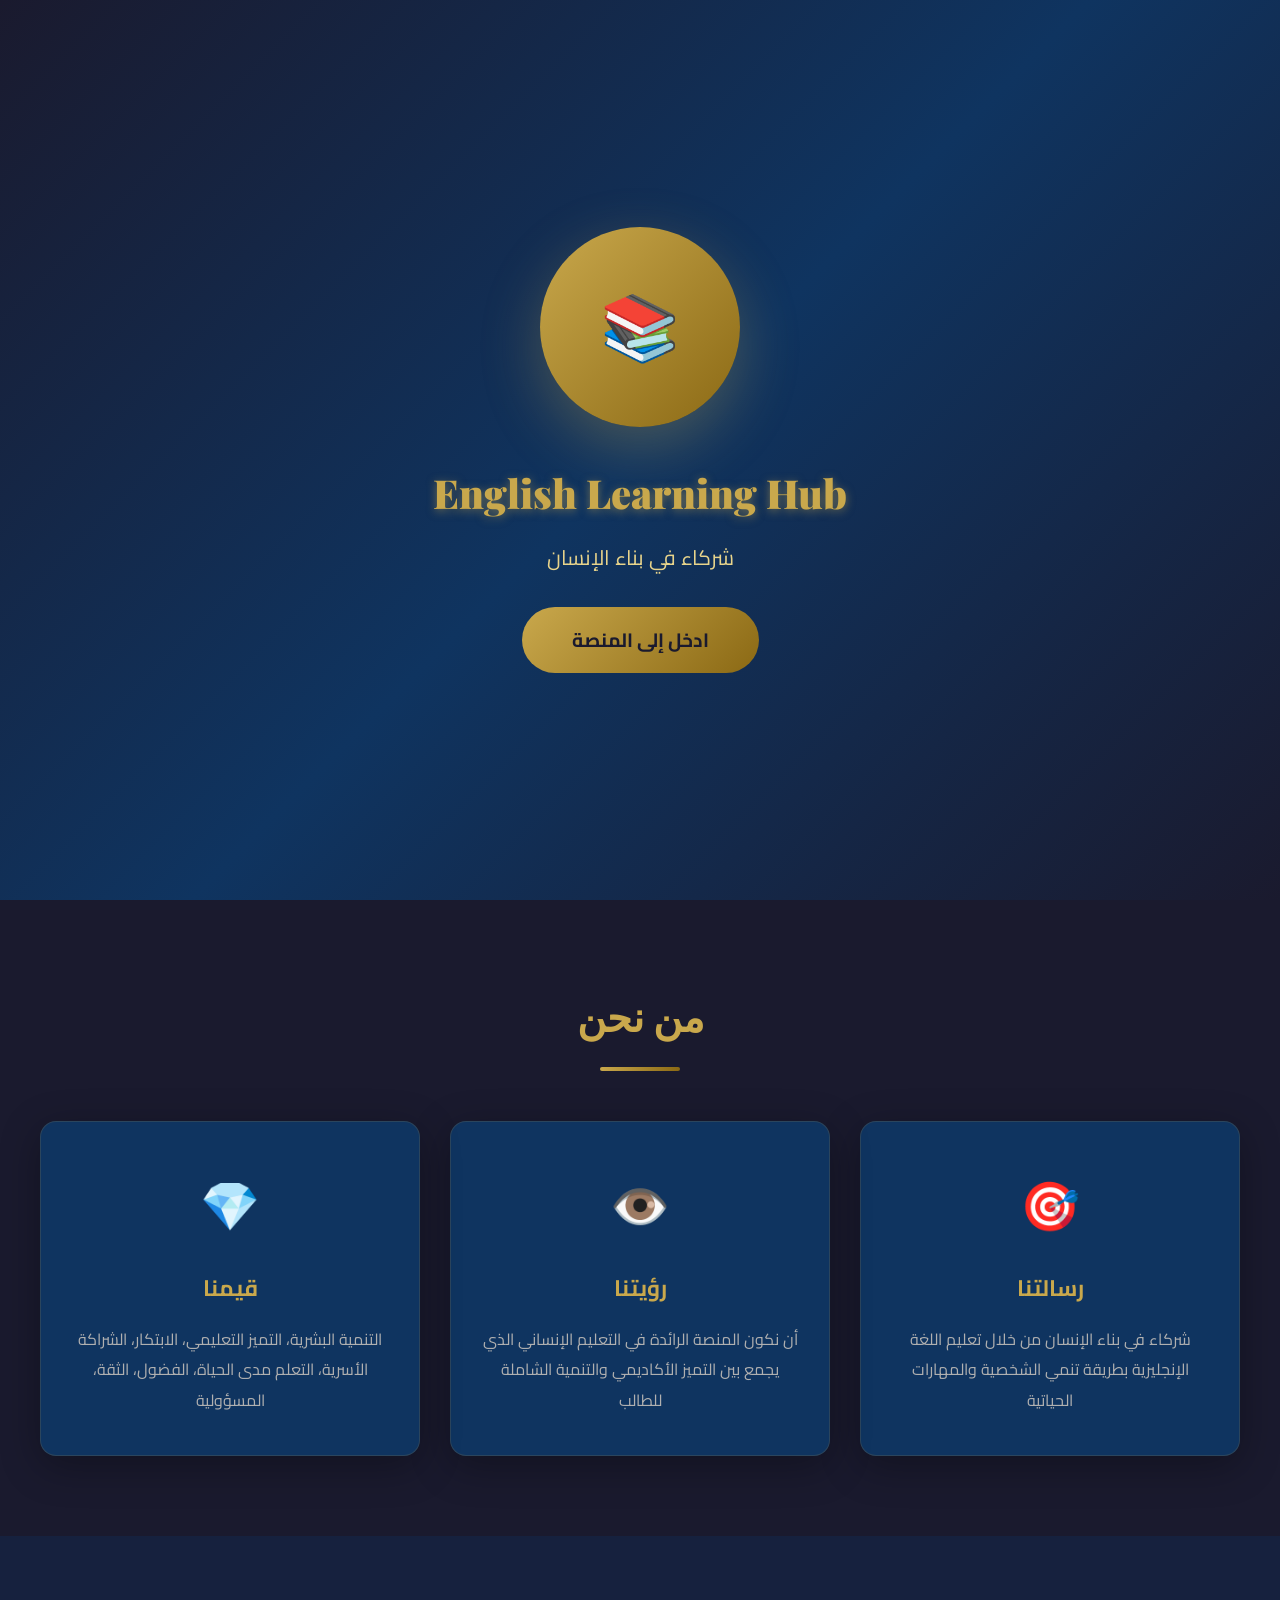
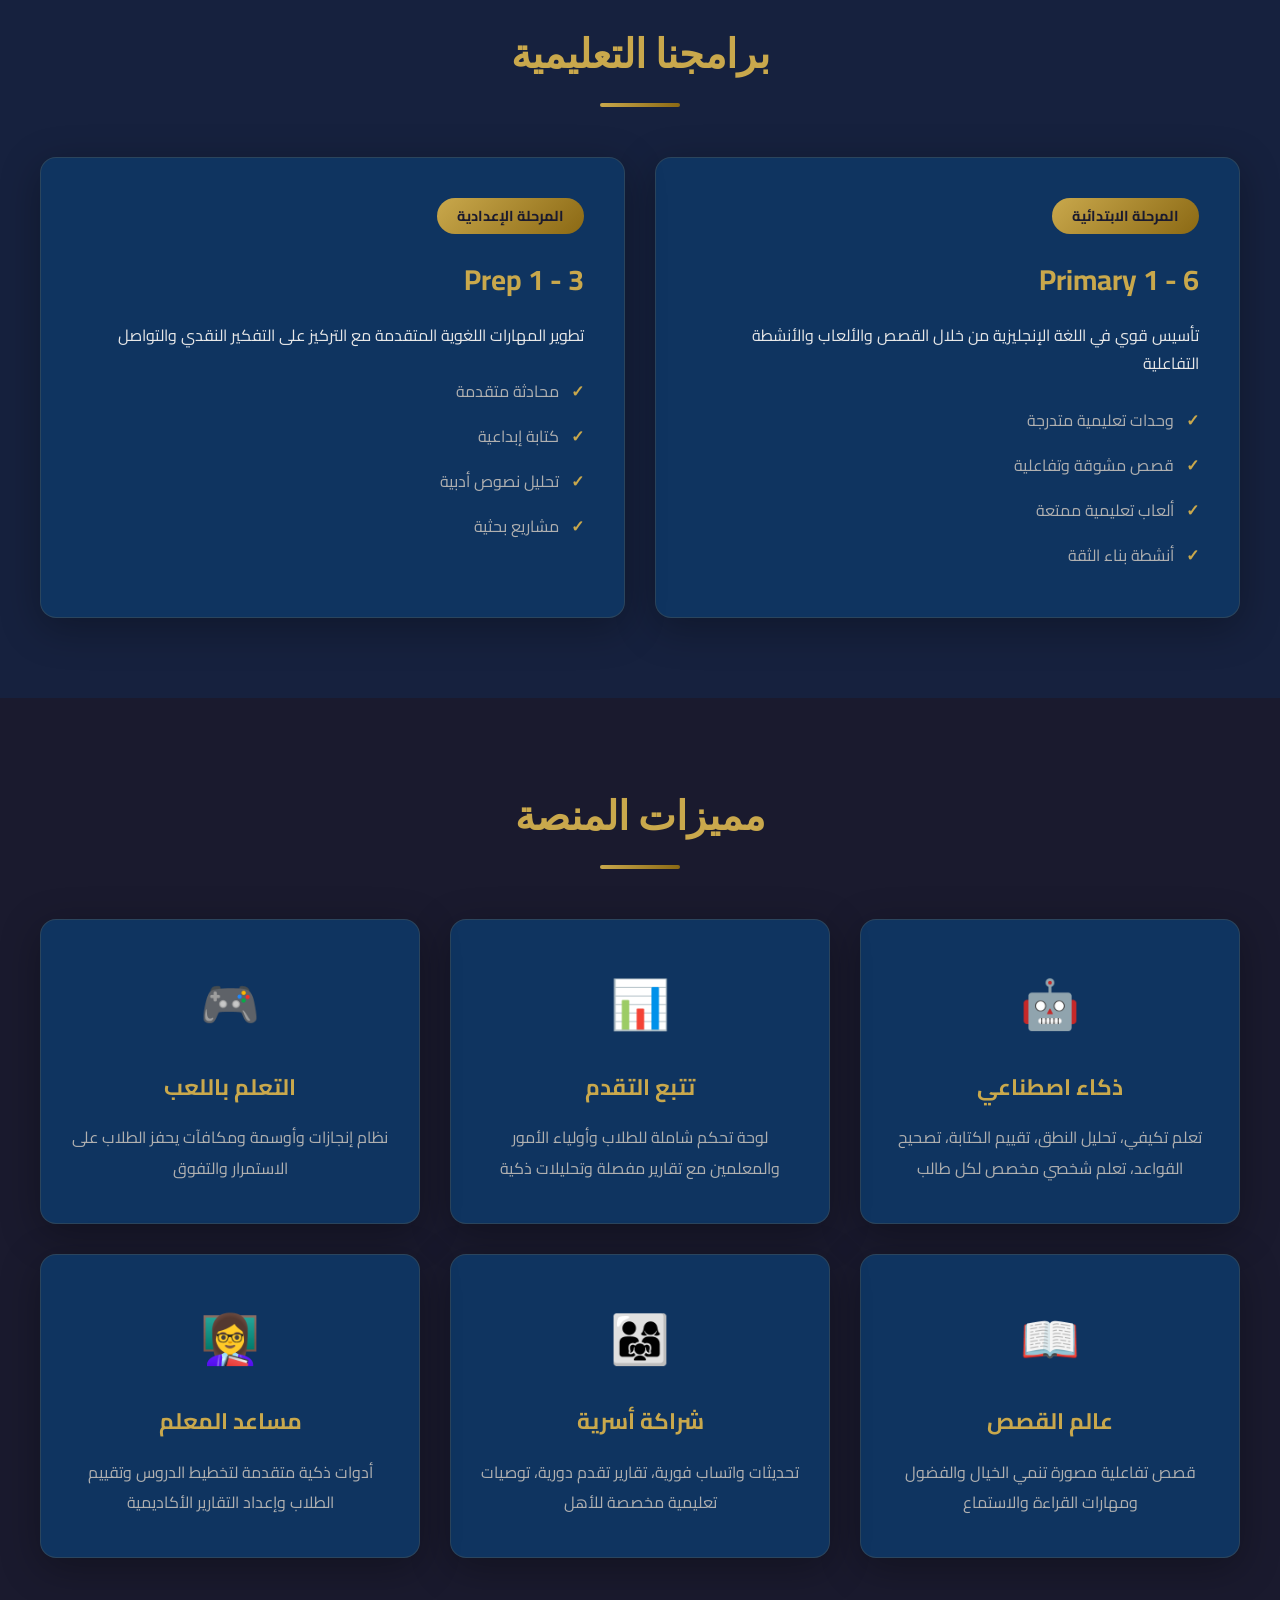
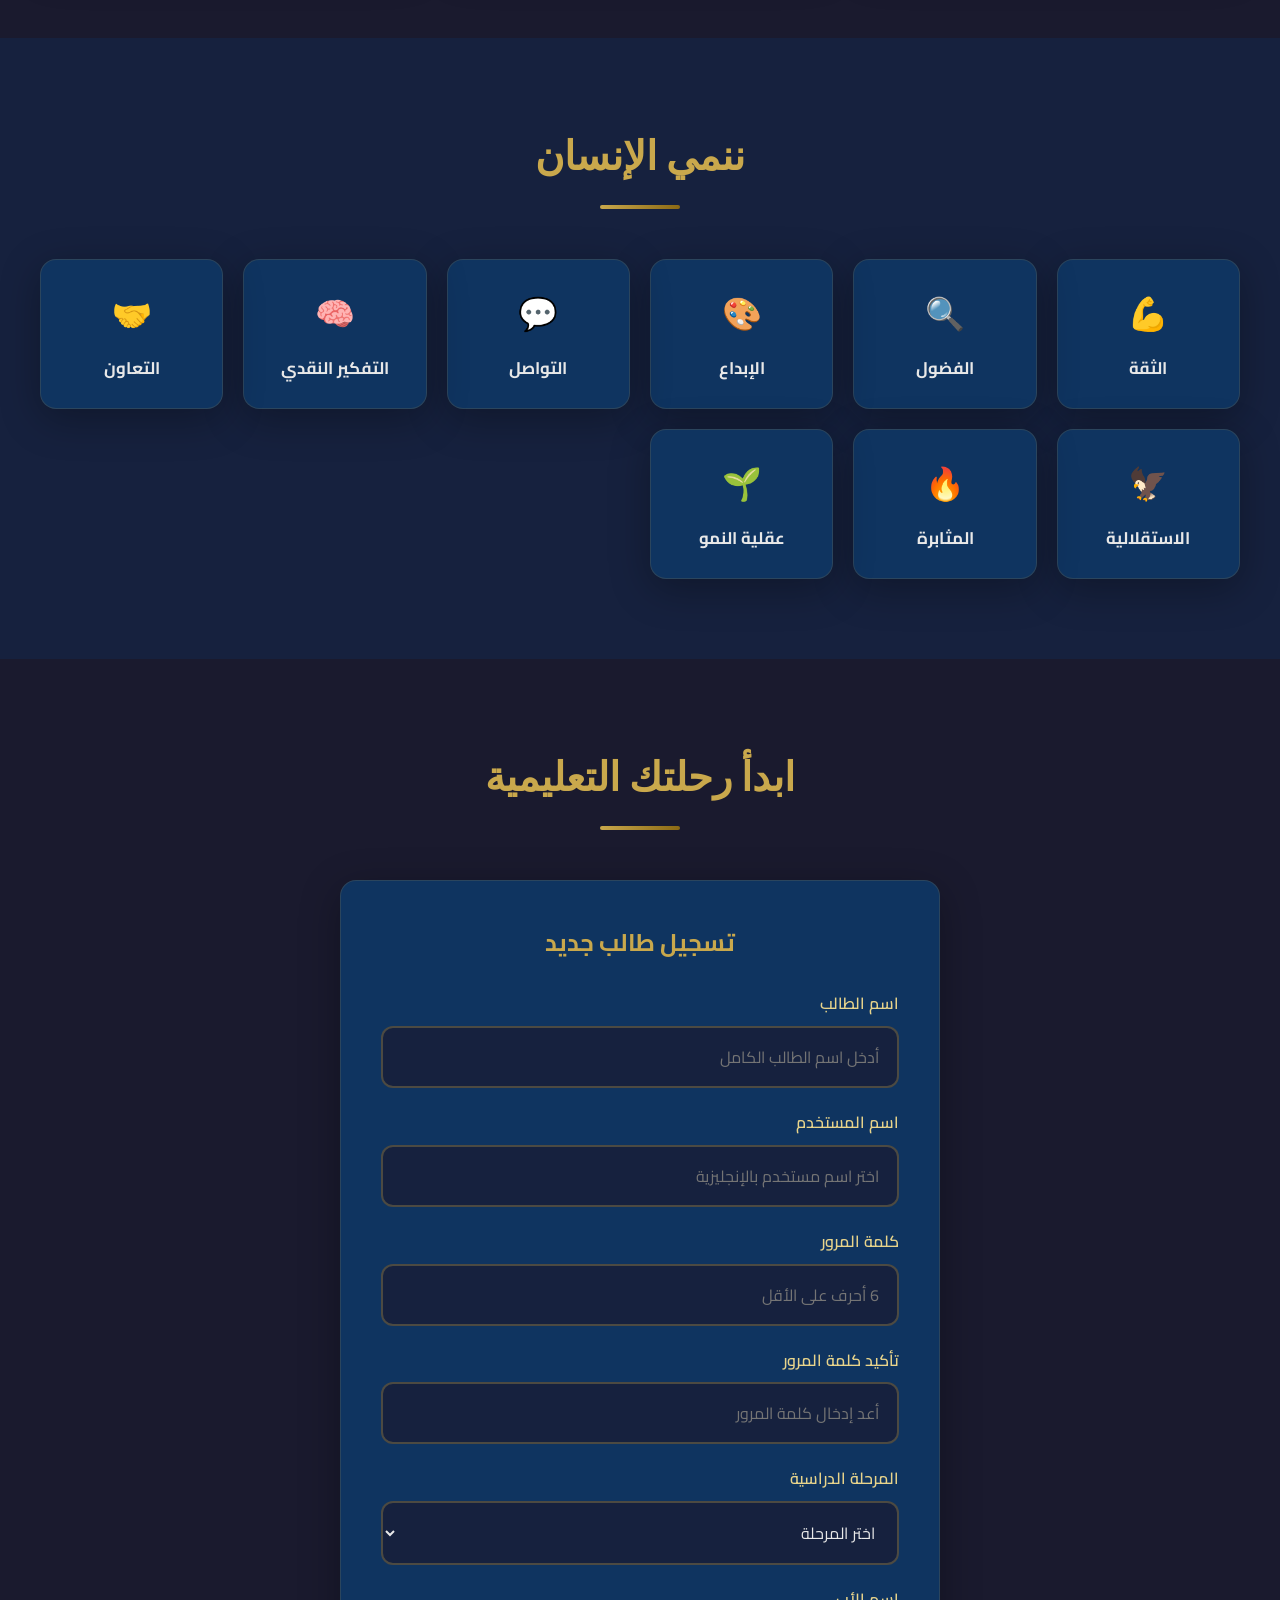
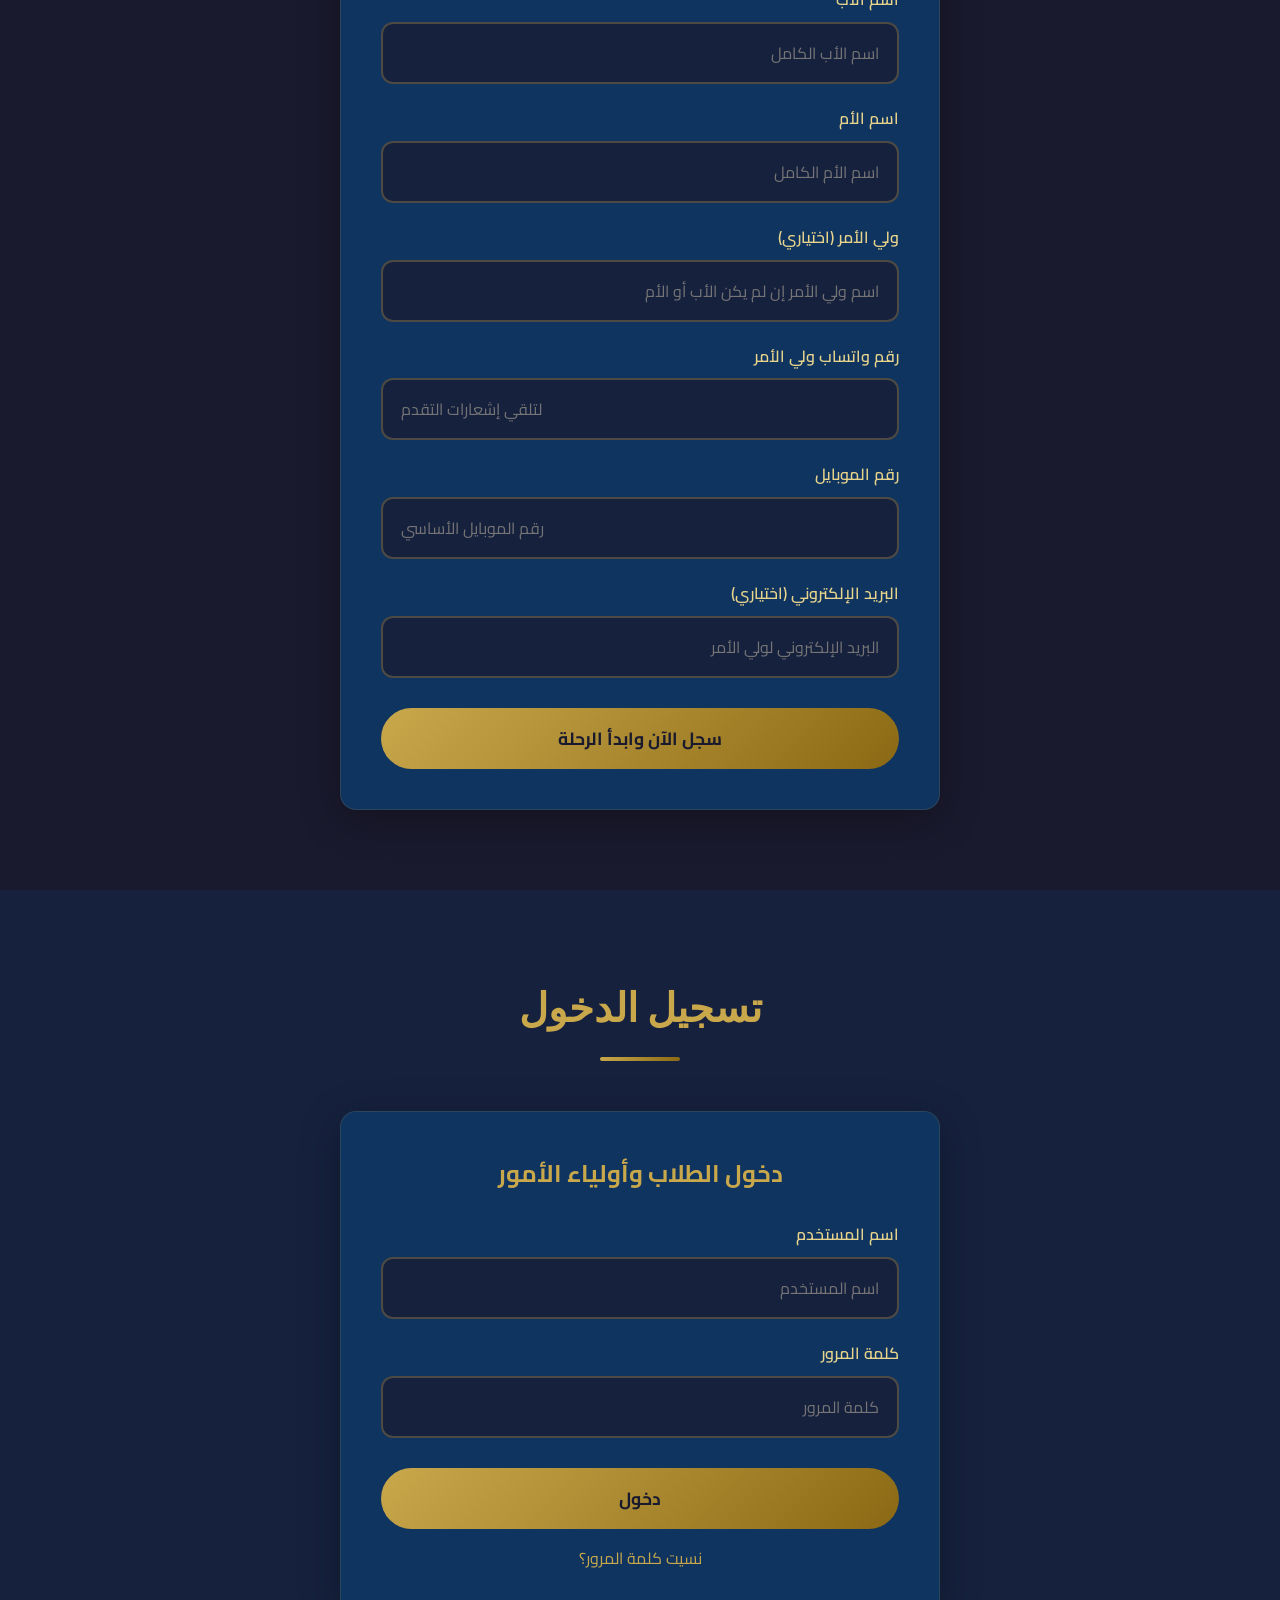
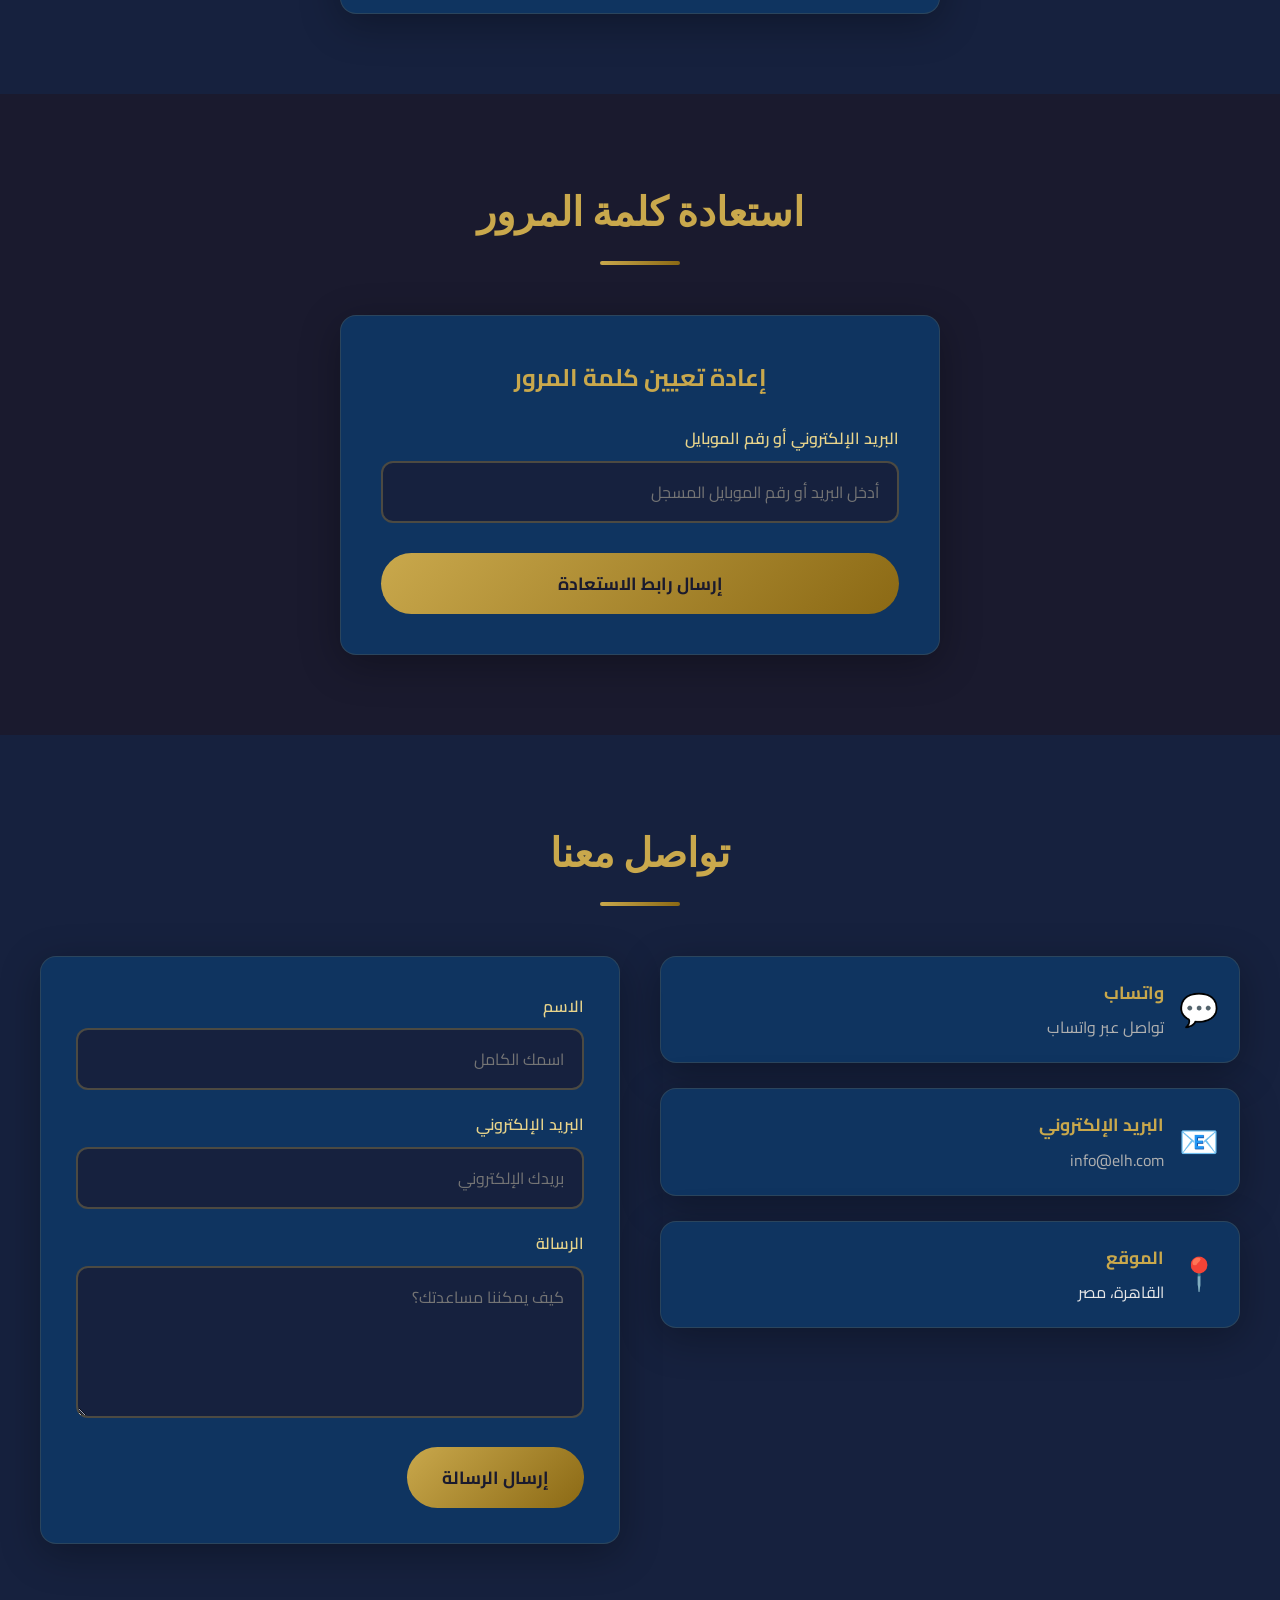
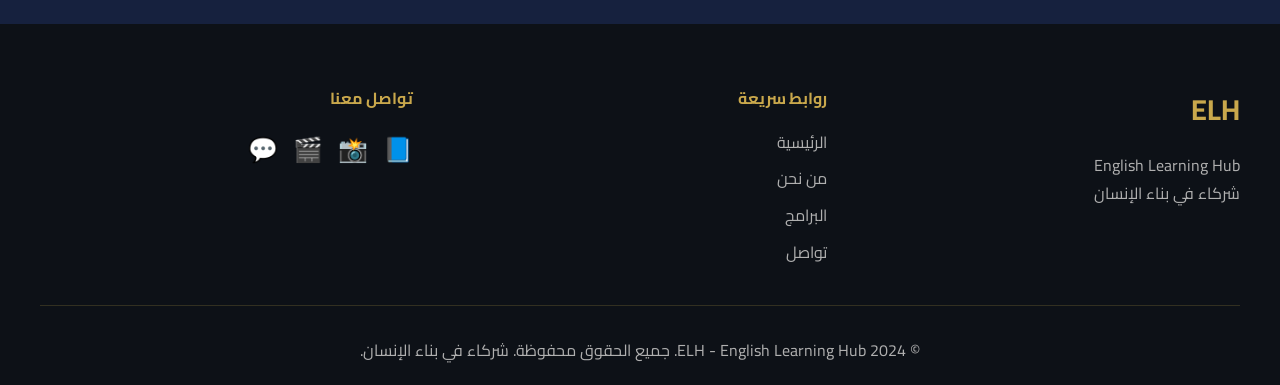
==== commit f81ef8ad: "Add files via upload" ====
--- a/index.html
+++ b/index.html
@@ -1,21 +1,921 @@
 <!DOCTYPE html>
-<html lang="ar" dir="rtl">
+<html lang="ar" dir="rtl" data-theme="dark">
 <head>
     <meta charset="UTF-8">
     <meta name="viewport" content="width=device-width, initial-scale=1.0">
     <title>ELH - English Learning Hub | شركاء في بناء الإنسان</title>
     <meta name="description" content="ELH منصة تعليمية إنسانية لتطوير اللغة الإنجليزية وبناء الثقة والإبداع والتفكير النقدي">
-    <link rel="stylesheet" href="css/style.css">
+    <meta name="keywords" content="English Learning, ELH, تعليم إنجليزي, تنمية بشرية, تعلم تكيفي">
+    <meta property="og:title" content="ELH - English Learning Hub">
+    <meta property="og:description" content="شركاء في بناء الإنسان - منصة تعليمية متكاملة">
+    <meta property="og:image" content="assets/ELH-welcome.jpg">
+    <link rel="preconnect" href="https://fonts.googleapis.com">
+    <link rel="preconnect" href="https://fonts.gstatic.com" crossorigin>
     <link href="https://fonts.googleapis.com/css2?family=Cairo:wght@300;400;600;700;900&family=Playfair+Display:wght@400;700;900&display=swap" rel="stylesheet">
-</head>
-<body>
+    
+    <style>
+        :root {
+            --gold: #C9A84C;
+            --gold-light: #E8D48B;
+            --gold-dark: #8B6914;
+            --radius: 16px;
+            --transition: all 0.3s ease;
+        }
+
+        [data-theme="dark"] {
+            --bg: #1a1a2e;
+            --surface: #16213e;
+            --card: #0f3460;
+            --text: #e8e8e8;
+            --text-secondary: #b0b0b0;
+            --shadow: 0 10px 40px rgba(0,0,0,0.3);
+            --nav-bg: rgba(26, 26, 46, 0.95);
+        }
+
+        [data-theme="light"] {
+            --bg: #f8f9fa;
+            --surface: #ffffff;
+            --card: #ffffff;
+            --text: #2d2d2d;
+            --text-secondary: #666666;
+            --shadow: 0 4px 20px rgba(0,0,0,0.1);
+            --nav-bg: rgba(255, 255, 255, 0.95);
+        }
+
+        * { margin: 0; padding: 0; box-sizing: border-box; }
+        html { scroll-behavior: smooth; }
+        
+        body {
+            font-family: 'Cairo', sans-serif;
+            background: var(--bg);
+            color: var(--text);
+            line-height: 1.8;
+            transition: var(--transition);
+            overflow-x: hidden;
+        }
+
+        .welcome-screen {
+            position: fixed;
+            top: 0;
+            left: 0;
+            width: 100%;
+            height: 100%;
+            z-index: 10000;
+            background: linear-gradient(135deg, #1a1a2e 0%, #0f3460 50%, #1a1a2e 100%);
+            display: flex;
+            align-items: center;
+            justify-content: center;
+            transition: opacity 0.8s ease, visibility 0.8s ease;
+        }
+
+        .welcome-screen.hidden {
+            opacity: 0;
+            visibility: hidden;
+            pointer-events: none;
+        }
+
+        .welcome-content {
+            text-align: center;
+            padding: 20px;
+            max-width: 700px;
+            width: 100%;
+        }
+
+        .welcome-image {
+            width: 100%;
+            max-width: 500px;
+            height: auto;
+            border-radius: var(--radius);
+            box-shadow: 0 20px 60px rgba(201, 168, 76, 0.3);
+            animation: welcomePulse 3s ease-in-out infinite;
+            display: block;
+            margin: 0 auto;
+        }
+
+        .welcome-image-fallback {
+            width: 200px;
+            height: 200px;
+            margin: 0 auto 20px;
+            background: linear-gradient(135deg, var(--gold), var(--gold-dark));
+            border-radius: 50%;
+            align-items: center;
+            justify-content: center;
+            font-size: 4rem;
+            box-shadow: 0 20px 60px rgba(201, 168, 76, 0.3);
+        }
+
+        @keyframes welcomePulse {
+            0%, 100% { transform: scale(1); box-shadow: 0 20px 60px rgba(201, 168, 76, 0.3); }
+            50% { transform: scale(1.03); box-shadow: 0 25px 70px rgba(201, 168, 76, 0.5); }
+        }
+
+        .welcome-overlay { margin-top: 30px; }
+
+        .welcome-title {
+            font-family: 'Playfair Display', serif;
+            font-size: 2.5rem;
+            color: var(--gold);
+            margin-bottom: 10px;
+            text-shadow: 0 2px 10px rgba(201, 168, 76, 0.5);
+            font-weight: 900;
+        }
+
+        .welcome-subtitle {
+            font-size: 1.3rem;
+            color: var(--gold-light);
+            margin-bottom: 30px;
+        }
+
+        .btn-enter {
+            background: linear-gradient(135deg, var(--gold), var(--gold-dark));
+            color: #1a1a2e;
+            border: none;
+            padding: 15px 50px;
+            font-size: 1.2rem;
+            font-weight: 700;
+            border-radius: 50px;
+            cursor: pointer;
+            transition: var(--transition);
+            font-family: 'Cairo', sans-serif;
+        }
+
+        .btn-enter:hover {
+            transform: translateY(-3px);
+            box-shadow: 0 10px 30px rgba(201, 168, 76, 0.5);
+        }
+
+        .navbar {
+            position: fixed;
+            top: 0;
+            width: 100%;
+            background: var(--nav-bg);
+            backdrop-filter: blur(20px);
+            -webkit-backdrop-filter: blur(20px);
+            z-index: 1000;
+            padding: 15px 0;
+            transition: var(--transition);
+            border-bottom: 1px solid rgba(201, 168, 76, 0.1);
+        }
+
+        .nav-container {
+            max-width: 1200px;
+            margin: 0 auto;
+            padding: 0 20px;
+            display: flex;
+            align-items: center;
+            justify-content: space-between;
+        }
+
+        .logo { cursor: pointer; }
+
+        .logo-text {
+            font-family: 'Playfair Display', serif;
+            font-size: 2rem;
+            font-weight: 900;
+            color: var(--gold);
+            text-shadow: 0 2px 10px rgba(201, 168, 76, 0.5);
+        }
+
+        .nav-links {
+            display: flex;
+            list-style: none;
+            gap: 25px;
+            align-items: center;
+        }
+
+        .nav-link {
+            color: var(--text);
+            text-decoration: none;
+            font-weight: 600;
+            transition: var(--transition);
+            position: relative;
+            font-size: 0.95rem;
+        }
+
+        .nav-link:hover { color: var(--gold); }
+
+        .nav-link::after {
+            content: '';
+            position: absolute;
+            bottom: -5px;
+            right: 0;
+            width: 0;
+            height: 2px;
+            background: var(--gold);
+            transition: var(--transition);
+        }
+
+        .nav-link:hover::after { width: 100%; }
+
+        .btn-nav {
+            background: linear-gradient(135deg, var(--gold), var(--gold-dark));
+            color: #1a1a2e !important;
+            padding: 8px 20px;
+            border-radius: 25px;
+            font-weight: 700;
+        }
+
+        .btn-nav::after { display: none; }
+
+        .nav-actions {
+            display: flex;
+            align-items: center;
+            gap: 10px;
+        }
+
+        .theme-toggle {
+            background: none;
+            border: 2px solid var(--gold);
+            border-radius: 50%;
+            width: 40px;
+            height: 40px;
+            cursor: pointer;
+            font-size: 1.2rem;
+            display: flex;
+            align-items: center;
+            justify-content: center;
+            transition: var(--transition);
+        }
+
+        .theme-toggle:hover {
+            background: var(--gold);
+            transform: rotate(180deg);
+        }
+
+        .menu-toggle {
+            display: none;
+            flex-direction: column;
+            gap: 5px;
+            background: none;
+            border: none;
+            cursor: pointer;
+            padding: 5px;
+        }
+
+        .menu-toggle span {
+            width: 25px;
+            height: 3px;
+            background: var(--gold);
+            border-radius: 3px;
+            transition: var(--transition);
+        }
+
+        .hero {
+            min-height: 100vh;
+            display: flex;
+            align-items: center;
+            justify-content: center;
+            padding: 120px 20px 60px;
+            position: relative;
+            overflow: hidden;
+        }
+
+        .hero::before {
+            content: '';
+            position: absolute;
+            top: -50%;
+            right: -50%;
+            width: 100%;
+            height: 100%;
+            background: radial-gradient(circle, rgba(201, 168, 76, 0.08) 0%, transparent 70%);
+            animation: float 6s ease-in-out infinite;
+        }
+
+        @keyframes float {
+            0%, 100% { transform: translate(0, 0); }
+            50% { transform: translate(-30px, 30px); }
+        }
+
+        .hero-content {
+            max-width: 700px;
+            text-align: center;
+            z-index: 1;
+        }
+
+        .hero-title {
+            font-family: 'Playfair Display', serif;
+            font-size: 3.5rem;
+            color: var(--gold);
+            margin-bottom: 15px;
+            text-shadow: 0 4px 20px rgba(201, 168, 76, 0.4);
+            animation: fadeInUp 1s ease;
+        }
+
+        .hero-subtitle {
+            font-size: 1.5rem;
+            color: var(--gold-light);
+            margin-bottom: 20px;
+            animation: fadeInUp 1s ease 0.2s both;
+        }
+
+        .hero-desc {
+            font-size: 1.1rem;
+            margin-bottom: 30px;
+            opacity: 0.9;
+            animation: fadeInUp 1s ease 0.4s both;
+            line-height: 2;
+        }
+
+        .hero-buttons {
+            display: flex;
+            gap: 15px;
+            justify-content: center;
+            flex-wrap: wrap;
+            animation: fadeInUp 1s ease 0.6s both;
+        }
+
+        @keyframes fadeInUp {
+            from { opacity: 0; transform: translateY(30px); }
+            to { opacity: 1; transform: translateY(0); }
+        }
+
+        .btn-primary {
+            background: linear-gradient(135deg, var(--gold), var(--gold-dark));
+            color: #1a1a2e;
+            border: none;
+            padding: 14px 35px;
+            font-size: 1.1rem;
+            font-weight: 700;
+            border-radius: 50px;
+            cursor: pointer;
+            text-decoration: none;
+            display: inline-block;
+            transition: var(--transition);
+            font-family: 'Cairo', sans-serif;
+        }
+
+        .btn-primary:hover {
+            transform: translateY(-3px);
+            box-shadow: 0 10px 30px rgba(201, 168, 76, 0.4);
+        }
+
+        .btn-secondary {
+            background: transparent;
+            color: var(--gold);
+            border: 2px solid var(--gold);
+            padding: 12px 33px;
+            font-size: 1.1rem;
+            font-weight: 700;
+            border-radius: 50px;
+            cursor: pointer;
+            text-decoration: none;
+            display: inline-block;
+            transition: var(--transition);
+            font-family: 'Cairo', sans-serif;
+        }
+
+        .btn-secondary:hover {
+            background: var(--gold);
+            color: #1a1a2e;
+            transform: translateY(-3px);
+        }
+
+        .hero-visual {
+            position: absolute;
+            width: 100%;
+            height: 100%;
+            top: 0;
+            left: 0;
+            pointer-events: none;
+        }
+
+        .floating-card {
+            position: absolute;
+            background: var(--card);
+            padding: 15px 25px;
+            border-radius: var(--radius);
+            box-shadow: var(--shadow);
+            font-weight: 600;
+            font-size: 0.9rem;
+            border: 1px solid rgba(201, 168, 76, 0.3);
+            animation: floatCard 4s ease-in-out infinite;
+        }
+
+        .card-1 { top: 20%; right: 10%; animation-delay: 0s; }
+        .card-2 { top: 50%; left: 5%; animation-delay: 1s; }
+        .card-3 { bottom: 20%; right: 15%; animation-delay: 2s; }
+
+        @keyframes floatCard {
+            0%, 100% { transform: translateY(0); }
+            50% { transform: translateY(-15px); }
+        }
+
+        .section { padding: 80px 20px; }
+        .section-alt { background: var(--surface); }
+
+        .container {
+            max-width: 1200px;
+            margin: 0 auto;
+        }
+
+        .section-title {
+            font-family: 'Playfair Display', serif;
+            font-size: 2.5rem;
+            color: var(--gold);
+            text-align: center;
+            margin-bottom: 50px;
+            position: relative;
+        }
+
+        .section-title::after {
+            content: '';
+            display: block;
+            width: 80px;
+            height: 4px;
+            background: linear-gradient(90deg, var(--gold), var(--gold-dark));
+            margin: 15px auto 0;
+            border-radius: 2px;
+        }
+   </style>
+       <style>
+        .about-grid, .features-grid {
+            display: grid;
+            grid-template-columns: repeat(auto-fit, minmax(300px, 1fr));
+            gap: 30px;
+        }
+
+        .about-card, .feature-card {
+            background: var(--card);
+            padding: 40px 30px;
+            border-radius: var(--radius);
+            text-align: center;
+            box-shadow: var(--shadow);
+            transition: var(--transition);
+            border: 1px solid rgba(201, 168, 76, 0.15);
+        }
+
+        .about-card:hover, .feature-card:hover {
+            transform: translateY(-10px);
+            border-color: var(--gold);
+        }
+
+        .about-card .icon, .feature-icon {
+            font-size: 3rem;
+            margin-bottom: 20px;
+        }
+
+        .about-card h3, .feature-card h3 {
+            color: var(--gold);
+            font-size: 1.4rem;
+            margin-bottom: 15px;
+        }
+
+        .about-card p, .feature-card p {
+            color: var(--text-secondary);
+            line-height: 1.9;
+        }
+
+        .programs-grid {
+            display: grid;
+            grid-template-columns: repeat(auto-fit, minmax(350px, 1fr));
+            gap: 30px;
+        }
+
+        .program-card {
+            background: var(--card);
+            padding: 40px;
+            border-radius: var(--radius);
+            box-shadow: var(--shadow);
+            transition: var(--transition);
+            border: 1px solid rgba(201, 168, 76, 0.15);
+        }
+
+        .program-card:hover {
+            transform: translateY(-10px);
+            border-color: var(--gold);
+        }
+
+        .program-badge {
+            display: inline-block;
+            background: linear-gradient(135deg, var(--gold), var(--gold-dark));
+            color: #1a1a2e;
+            padding: 5px 20px;
+            border-radius: 20px;
+            font-weight: 700;
+            font-size: 0.9rem;
+            margin-bottom: 20px;
+        }
+
+        .program-card h3 {
+            font-size: 1.8rem;
+            color: var(--gold);
+            margin-bottom: 15px;
+        }
+
+        .program-features {
+            list-style: none;
+            margin-top: 20px;
+        }
+
+        .program-features li {
+            padding: 8px 0;
+            padding-right: 25px;
+            position: relative;
+            color: var(--text-secondary);
+        }
+
+        .program-features li::before {
+            content: '✓';
+            position: absolute;
+            right: 0;
+            color: var(--gold);
+            font-weight: 700;
+        }
+
+        .development-grid {
+            display: grid;
+            grid-template-columns: repeat(auto-fit, minmax(180px, 1fr));
+            gap: 20px;
+        }
+
+        .dev-item {
+            background: var(--card);
+            padding: 25px;
+            border-radius: var(--radius);
+            text-align: center;
+            font-weight: 700;
+            font-size: 1.05rem;
+            box-shadow: var(--shadow);
+            transition: var(--transition);
+            border: 1px solid rgba(201, 168, 76, 0.15);
+        }
+
+        .dev-item:hover {
+            transform: scale(1.05);
+            border-color: var(--gold);
+        }
+
+        .dev-icon {
+            font-size: 2rem;
+            display: block;
+            margin-bottom: 10px;
+        }
+
+        .form-container {
+            max-width: 600px;
+            margin: 0 auto;
+        }
+
+        .auth-form {
+            background: var(--card);
+            padding: 40px;
+            border-radius: var(--radius);
+            box-shadow: var(--shadow);
+            border: 1px solid rgba(201, 168, 76, 0.15);
+        }
+
+        .auth-form h3 {
+            color: var(--gold);
+            font-size: 1.5rem;
+            margin-bottom: 25px;
+            text-align: center;
+        }
+
+        .form-group { margin-bottom: 20px; }
+
+        .form-group label {
+            display: block;
+            margin-bottom: 8px;
+            font-weight: 600;
+            color: var(--gold-light);
+        }
+
+        .form-group input,
+        .form-group select,
+        .form-group textarea {
+            width: 100%;
+            padding: 14px 18px;
+            border: 2px solid rgba(201, 168, 76, 0.3);
+            border-radius: 12px;
+            background: var(--surface);
+            color: var(--text);
+            font-size: 1rem;
+            font-family: 'Cairo', sans-serif;
+            transition: var(--transition);
+        }
+
+        .form-group input:focus,
+        .form-group select:focus,
+        .form-group textarea:focus {
+            outline: none;
+            border-color: var(--gold);
+            box-shadow: 0 0 0 3px rgba(201, 168, 76, 0.2);
+        }
+
+        .btn-full { width: 100%; margin-top: 10px; }
+
+        .form-link {
+            display: block;
+            text-align: center;
+            margin-top: 15px;
+            color: var(--gold);
+            text-decoration: none;
+        }
+
+        .form-link:hover { text-decoration: underline; }
+
+        .modal-overlay {
+            position: fixed;
+            top: 0;
+            left: 0;
+            width: 100%;
+            height: 100%;
+            background: rgba(0,0,0,0.85);
+            display: flex;
+            align-items: center;
+            justify-content: center;
+            z-index: 9999;
+        }
+
+        .success-modal {
+            background: var(--card);
+            padding: 50px;
+            border-radius: var(--radius);
+            text-align: center;
+            max-width: 450px;
+            width: 90%;
+            border: 2px solid var(--gold);
+        }
+
+        .success-icon { font-size: 4rem; margin-bottom: 20px; }
+
+        .success-modal h2 {
+            color: var(--gold);
+            margin-bottom: 15px;
+            font-size: 1.6rem;
+        }
+
+        .loading-spinner {
+            width: 40px;
+            height: 40px;
+            border: 4px solid rgba(201, 168, 76, 0.3);
+            border-top-color: var(--gold);
+            border-radius: 50%;
+            animation: spin 1s linear infinite;
+            margin: 20px auto;
+        }
+
+        @keyframes spin { to { transform: rotate(360deg); } }
+
+        .test-container {
+            max-width: 700px;
+            margin: 0 auto;
+            background: var(--card);
+            padding: 40px;
+            border-radius: var(--radius);
+            box-shadow: var(--shadow);
+            border: 1px solid rgba(201, 168, 76, 0.15);
+        }
+
+        .test-container h3 {
+            color: var(--gold);
+            margin-bottom: 15px;
+            font-size: 1.4rem;
+        }
+
+        .test-progress { margin-bottom: 30px; }
+
+        .progress-bar {
+            width: 100%;
+            height: 8px;
+            background: rgba(201, 168, 76, 0.2);
+            border-radius: 4px;
+            overflow: hidden;
+            margin-bottom: 10px;
+        }
+
+        .progress-fill {
+            height: 100%;
+            background: linear-gradient(90deg, var(--gold), var(--gold-dark));
+            border-radius: 4px;
+            transition: width 0.5s ease;
+            width: 0%;
+        }
+
+        .question-card h3 {
+            font-size: 1.2rem;
+            margin-bottom: 25px;
+            color: var(--text);
+            line-height: 1.8;
+        }
+
+        .options {
+            display: flex;
+            flex-direction: column;
+            gap: 12px;
+        }
+
+        .option-btn {
+            padding: 15px 20px;
+            background: var(--surface);
+            border: 2px solid rgba(201, 168, 76, 0.3);
+            border-radius: 12px;
+            cursor: pointer;
+            text-align: right;
+            font-size: 1rem;
+            font-family: 'Cairo', sans-serif;
+            color: var(--text);
+            transition: var(--transition);
+        }
+
+        .option-btn:hover {
+            border-color: var(--gold);
+            background: rgba(201, 168, 76, 0.1);
+        }
+
+        .option-btn:disabled { cursor: not-allowed; opacity: 0.7; }
+
+        .option-btn.correct {
+            border-color: #4CAF50;
+            background: rgba(76, 175, 80, 0.2);
+        }
+
+        .option-btn.wrong {
+            border-color: #f44336;
+            background: rgba(244, 67, 54, 0.2);
+        }
+
+        .result-card {
+            text-align: center;
+            padding: 20px;
+        }
+
+        .result-level {
+            font-size: 2rem;
+            font-weight: 900;
+            color: var(--gold);
+            margin: 20px 0;
+        }
+
+        .contact-grid {
+            display: grid;
+            grid-template-columns: 1fr 1fr;
+            gap: 40px;
+            align-items: start;
+        }
+
+        .contact-info {
+            display: flex;
+            flex-direction: column;
+            gap: 25px;
+        }
+
+        .contact-item {
+            display: flex;
+            align-items: center;
+            gap: 15px;
+            background: var(--card);
+            padding: 20px;
+            border-radius: var(--radius);
+            box-shadow: var(--shadow);
+            border: 1px solid rgba(201, 168, 76, 0.15);
+        }
+
+        .contact-icon { font-size: 2rem; }
+
+        .contact-item h3 {
+            color: var(--gold);
+            margin-bottom: 5px;
+            font-size: 1.1rem;
+        }
+
+        .contact-item a {
+            color: var(--text-secondary);
+            text-decoration: none;
+        }
+
+        .contact-item a:hover { color: var(--gold); }
+
+        .contact-form {
+            background: var(--card);
+            padding: 35px;
+            border-radius: var(--radius);
+            box-shadow: var(--shadow);
+            border: 1px solid rgba(201, 168, 76, 0.15);
+        }
+
+        .footer {
+            background: #0d1117;
+            padding: 60px 20px 20px;
+            color: #b0b0b0;
+        }
+
+        .footer-grid {
+            display: grid;
+            grid-template-columns: repeat(auto-fit, minmax(250px, 1fr));
+            gap: 40px;
+            max-width: 1200px;
+            margin: 0 auto;
+        }
+
+        .footer-col h3 {
+            color: var(--gold);
+            font-size: 1.8rem;
+            margin-bottom: 15px;
+        }
+
+        .footer-col h4 {
+            color: var(--gold);
+            margin-bottom: 15px;
+        }
+
+        .footer-col ul { list-style: none; }
+        .footer-col ul li { margin-bottom: 8px; }
+
+        .footer-col ul li a {
+            color: #b0b0b0;
+            text-decoration: none;
+            transition: var(--transition);
+        }
+
+        .footer-col ul li a:hover { color: var(--gold); }
+
+        .social-links {
+            display: flex;
+            gap: 15px;
+            font-size: 1.5rem;
+        }
+
+        .social-links a {
+            text-decoration: none;
+            transition: var(--transition);
+        }
+
+        .social-links a:hover { transform: scale(1.2); }
+
+        .footer-bottom {
+            text-align: center;
+            padding-top: 30px;
+            margin-top: 30px;
+            border-top: 1px solid rgba(201, 168, 76, 0.2);
+            max-width: 1200px;
+            margin-left: auto;
+            margin-right: auto;
+        }
+
+        @media (max-width: 768px) {
+            .nav-links {
+                display: none;
+                position: absolute;
+                top: 100%;
+                right: 0;
+                width: 100%;
+                background: var(--surface);
+                flex-direction: column;
+                padding: 20px;
+                box-shadow: var(--shadow);
+                border-top: 2px solid rgba(201, 168, 76, 0.2);
+            }
+            .nav-links.active { display: flex; }
+            .menu-toggle { display: flex; }
+            .hero-title { font-size: 2.2rem; }
+            .hero-subtitle { font-size: 1.2rem; }
+            .section-title { font-size: 1.8rem; }
+            .contact-grid { grid-template-columns: 1fr; }
+            .welcome-title { font-size: 1.8rem; }
+            .floating-card { display: none; }
+            .auth-form { padding: 25px; }
+            .test-container { padding: 25px; }
+        }
+
+        @media (max-width: 480px) {
+            .hero-title { font-size: 1.8rem; }
+            .hero-buttons { flex-direction: column; align-items: center; }
+            .programs-grid { grid-template-columns: 1fr; }
+            .features-grid { grid-template-columns: 1fr; }
+            .development-grid { grid-template-columns: repeat(2, 1fr); }
+        }
+
+        @media (prefers-reduced-motion: reduce) {
+            * {
+                animation-duration: 0.01ms !important;
+                transition-duration: 0.01ms !important;
+            }
+        }
+
+        :focus-visible {
+            outline: 3px solid var(--gold);
+            outline-offset: 3px;
+        }
+
+        ::-webkit-scrollbar { width: 8px; }
+        ::-webkit-scrollbar-track { background: var(--bg); }
+        ::-webkit-scrollbar-thumb { background: var(--gold); border-radius: 4px; }
+    </style>
+</head><body>
 
     <!-- شاشة الترحيب -->
-    <div id="welcomeScreen" class="welcome-screen">
+    <div id="welcomeScreen" class="welcome-screen" role="dialog" aria-label="شاشة الترحيب">
         <div class="welcome-content">
-            <img src="assets/ELH-welcome.jpg" alt="English Learning Hub Welcome" class="welcome-image">
+            <img 
+                src="assets/ELH-welcome.jpg" 
+                alt="شعار English Learning Hub - شركاء في بناء الإنسان" 
+                class="welcome-image"
+                onerror="this.style.display='none'; document.getElementById('fallbackLogo').style.display='flex';"
+            >
+            <div id="fallbackLogo" class="welcome-image-fallback" style="display:none;">📚</div>
             <div class="welcome-overlay">
-                <h1 class="welcome-title">English Learning Hub</h1>
+                <p class="welcome-title">English Learning Hub</p>
                 <p class="welcome-subtitle">شركاء في بناء الإنسان</p>
                 <button class="btn-enter" onclick="enterSite()">ادخل إلى المنصة</button>
             </div>
@@ -23,7 +923,7 @@
     </div>
 
     <!-- شريط التنقل -->
-    <nav class="navbar" id="navbar">
+    <nav class="navbar" id="navbar" role="navigation" aria-label="التنقل الرئيسي">
         <div class="nav-container">
             <div class="logo">
                 <span class="logo-text">ELH</span>
@@ -36,12 +936,14 @@
                 <li><a href="#contact" class="nav-link">تواصل</a></li>
                 <li><a href="#login" class="nav-link btn-nav">تسجيل الدخول</a></li>
             </ul>
-            <button class="theme-toggle" onclick="toggleTheme()" aria-label="تبديل الوضع">
-                <span class="theme-icon">🌙</span>
-            </button>
-            <button class="menu-toggle" onclick="toggleMenu()" aria-label="القائمة">
-                <span></span><span></span><span></span>
-            </button>
+            <div class="nav-actions">
+                <button class="theme-toggle" onclick="toggleTheme()" aria-label="تبديل الوضع">
+                    <span class="theme-icon">🌙</span>
+                </button>
+                <button class="menu-toggle" onclick="toggleMenu()" aria-label="القائمة" aria-expanded="false">
+                    <span></span><span></span><span></span>
+                </button>
+            </div>
         </div>
     </nav>
 
@@ -50,7 +952,7 @@
         <div class="hero-content">
             <h1 class="hero-title">English Learning Hub</h1>
             <p class="hero-subtitle">شركاء في بناء الإنسان</p>
-            <p class="hero-desc">منصة تعليمية إنسانية تطور اللغة الإنجليزية وتنمي الثقة والإبداع والتفكير النقدي ومهارات التواصل</p>
+            <p class="hero-desc">منصة تعليمية إنسانية تطور اللغة الإنجليزية وتنمي الثقة والإبداع والتفكير النقدي ومهارات التواصل لدى قادة المستقبل</p>
             <div class="hero-buttons">
                 <a href="#register" class="btn-primary">ابدأ رحلتك الآن</a>
                 <a href="#about" class="btn-secondary">تعرف علينا</a>
@@ -76,10 +978,10 @@
                 <div class="about-card">
                     <div class="icon">👁️</div>
                     <h3>رؤيتنا</h3>
-                    <p>أن نكون المنصة الرائدة في التعليم الإنساني الذي يجمع بين التميز الأكاديمي والتنمية الشاملة</p>
+                    <p>أن نكون المنصة الرائدة في التعليم الإنساني الذي يجمع بين التميز الأكاديمي والتنمية الشاملة للطالب</p>
                 </div>
                 <div class="about-card">
-                    <div class="icon"></div>
+                    <div class="icon">💎</div>
                     <h3>قيمنا</h3>
                     <p>التنمية البشرية، التميز التعليمي، الابتكار، الشراكة الأسرية، التعلم مدى الحياة، الفضول، الثقة، المسؤولية</p>
                 </div>
@@ -98,9 +1000,9 @@
                     <p>تأسيس قوي في اللغة الإنجليزية من خلال القصص والألعاب والأنشطة التفاعلية</p>
                     <ul class="program-features">
                         <li>وحدات تعليمية متدرجة</li>
-                        <li>قصص مشوقة</li>
-                        <li>ألعاب تعليمية</li>
-                        <li>أنشطة تفاعلية</li>
+                        <li>قصص مشوقة وتفاعلية</li>
+                        <li>ألعاب تعليمية ممتعة</li>
+                        <li>أنشطة بناء الثقة</li>
                     </ul>
                 </div>
                 <div class="program-card">
@@ -110,15 +1012,13 @@
                     <ul class="program-features">
                         <li>محادثة متقدمة</li>
                         <li>كتابة إبداعية</li>
-                        <li>تحليل نصوص</li>
+                        <li>تحليل نصوص أدبية</li>
                         <li>مشاريع بحثية</li>
                     </ul>
                 </div>
             </div>
         </div>
-    </section>
-
-    <!-- المميزات -->
+    </section>    <!-- المميزات -->
     <section id="features" class="section">
         <div class="container">
             <h2 class="section-title">مميزات المنصة</h2>
@@ -126,32 +1026,32 @@
                 <div class="feature-card">
                     <div class="feature-icon">🤖</div>
                     <h3>ذكاء اصطناعي</h3>
-                    <p>تعلم تكيفي، تحليل النطق، تقييم الكتابة، تصحيح القواعد، تعلم شخصي</p>
+                    <p>تعلم تكيفي، تحليل النطق، تقييم الكتابة، تصحيح القواعد، تعلم شخصي مخصص لكل طالب</p>
                 </div>
                 <div class="feature-card">
                     <div class="feature-icon">📊</div>
                     <h3>تتبع التقدم</h3>
-                    <p>لوحة تحكم للطلاب وأولياء الأمور والمعلمين مع تقارير مفصلة</p>
+                    <p>لوحة تحكم شاملة للطلاب وأولياء الأمور والمعلمين مع تقارير مفصلة وتحليلات ذكية</p>
                 </div>
                 <div class="feature-card">
-                    <div class="feature-icon"></div>
+                    <div class="feature-icon">🎮</div>
                     <h3>التعلم باللعب</h3>
-                    <p>نظام إنجازات ومكافآت يحفز الطلاب على الاستمرار والتعلم</p>
+                    <p>نظام إنجازات وأوسمة ومكافآت يحفز الطلاب على الاستمرار والتفوق</p>
                 </div>
                 <div class="feature-card">
                     <div class="feature-icon">📖</div>
                     <h3>عالم القصص</h3>
-                    <p>قصص تفاعلية تنمي الخيال والفضول ومهارات القراءة</p>
+                    <p>قصص تفاعلية مصورة تنمي الخيال والفضول ومهارات القراءة والاستماع</p>
                 </div>
                 <div class="feature-card">
-                    <div class="feature-icon">👨‍👩‍</div>
+                    <div class="feature-icon">👨‍👩‍👧</div>
                     <h3>شراكة أسرية</h3>
-                    <p>تحديثات واتساب، تقارير تقدم، توصيات تعليمية للأهل</p>
+                    <p>تحديثات واتساب فورية، تقارير تقدم دورية، توصيات تعليمية مخصصة للأهل</p>
                 </div>
                 <div class="feature-card">
                     <div class="feature-icon">👩‍🏫</div>
                     <h3>مساعد المعلم</h3>
-                    <p>أدوات ذكية لتخطيط الدروس وتقييم الطلاب وإعداد التقارير</p>
+                    <p>أدوات ذكية متقدمة لتخطيط الدروس وتقييم الطلاب وإعداد التقارير الأكاديمية</p>
                 </div>
             </div>
         </div>
@@ -163,7 +1063,7 @@
             <h2 class="section-title">ننمي الإنسان</h2>
             <div class="development-grid">
                 <div class="dev-item"><span class="dev-icon">💪</span> الثقة</div>
-                <div class="dev-item"><span class="dev-icon"></span> الفضول</div>
+                <div class="dev-item"><span class="dev-icon">🔍</span> الفضول</div>
                 <div class="dev-item"><span class="dev-icon">🎨</span> الإبداع</div>
                 <div class="dev-item"><span class="dev-icon">💬</span> التواصل</div>
                 <div class="dev-item"><span class="dev-icon">🧠</span> التفكير النقدي</div>
@@ -183,61 +1083,65 @@
                 <form id="registerForm" class="auth-form">
                     <h3>تسجيل طالب جديد</h3>
                     <div class="form-group">
-                        <label>اسم الطالب</label>
-                        <input type="text" id="regName" required placeholder="أدخل اسم الطالب">
+                        <label for="regName">اسم الطالب</label>
+                        <input type="text" id="regName" required placeholder="أدخل اسم الطالب الكامل">
                     </div>
                     <div class="form-group">
-                        <label>اسم المستخدم</label>
-                        <input type="text" id="regUsername" required placeholder="اختر اسم مستخدم">
+                        <label for="regUsername">اسم المستخدم</label>
+                        <input type="text" id="regUsername" required placeholder="اختر اسم مستخدم بالإنجليزية">
                     </div>
                     <div class="form-group">
-                        <label>كلمة المرور</label>
-                        <input type="password" id="regPassword" required placeholder="أدخل كلمة المرور">
+                        <label for="regPassword">كلمة المرور</label>
+                        <input type="password" id="regPassword" required placeholder="6 أحرف على الأقل">
                     </div>
                     <div class="form-group">
-                        <label>تأكيد كلمة المرور</label>
+                        <label for="regConfirmPassword">تأكيد كلمة المرور</label>
                         <input type="password" id="regConfirmPassword" required placeholder="أعد إدخال كلمة المرور">
                     </div>
                     <div class="form-group">
-                        <label>المرحلة الدراسية</label>
+                        <label for="regGrade">المرحلة الدراسية</label>
                         <select id="regGrade" required>
                             <option value="">اختر المرحلة</option>
-                            <option value="primary1">الصف الأول الابتدائي</option>
-                            <option value="primary2">الصف الثاني الابتدائي</option>
-                            <option value="primary3">الصف الثالث الابتدائي</option>
-                            <option value="primary4">الصف الرابع الابتدائي</option>
-                            <option value="primary5">الصف الخامس الابتدائي</option>
-                            <option value="primary6">الصف السادس الابتدائي</option>
-                            <option value="prep1">الصف الأول الإعدادي</option>
-                            <option value="prep2">الصف الثاني الإعدادي</option>
-                            <option value="prep3">الصف الثالث الإعدادي</option>
+                            <optgroup label="المرحلة الابتدائية">
+                                <option value="primary1">الصف الأول الابتدائي</option>
+                                <option value="primary2">الصف الثاني الابتدائي</option>
+                                <option value="primary3">الصف الثالث الابتدائي</option>
+                                <option value="primary4">الصف الرابع الابتدائي</option>
+                                <option value="primary5">الصف الخامس الابتدائي</option>
+                                <option value="primary6">الصف السادس الابتدائي</option>
+                            </optgroup>
+                            <optgroup label="المرحلة الإعدادية">
+                                <option value="prep1">الصف الأول الإعدادي</option>
+                                <option value="prep2">الصف الثاني الإعدادي</option>
+                                <option value="prep3">الصف الثالث الإعدادي</option>
+                            </optgroup>
                         </select>
                     </div>
                     <div class="form-group">
-                        <label>اسم الأب</label>
-                        <input type="text" id="regFather" required placeholder="اسم الأب">
+                        <label for="regFather">اسم الأب</label>
+                        <input type="text" id="regFather" required placeholder="اسم الأب الكامل">
                     </div>
                     <div class="form-group">
-                        <label>اسم الأم</label>
-                        <input type="text" id="regMother" required placeholder="اسم الأم">
+                        <label for="regMother">اسم الأم</label>
+                        <input type="text" id="regMother" required placeholder="اسم الأم الكامل">
                     </div>
                     <div class="form-group">
-                        <label>ولي الأمر</label>
-                        <input type="text" id="regGuardian" placeholder="اسم ولي الأمر (اختياري)">
+                        <label for="regGuardian">ولي الأمر (اختياري)</label>
+                        <input type="text" id="regGuardian" placeholder="اسم ولي الأمر إن لم يكن الأب أو الأم">
                     </div>
                     <div class="form-group">
-                        <label>رقم واتساب</label>
-                        <input type="tel" id="regWhatsapp" required placeholder="رقم الواتساب">
+                        <label for="regWhatsapp">رقم واتساب ولي الأمر</label>
+                        <input type="tel" id="regWhatsapp" required placeholder="لتلقي إشعارات التقدم">
                     </div>
                     <div class="form-group">
-                        <label>رقم الموبايل</label>
-                        <input type="tel" id="regMobile" required placeholder="رقم الموبايل">
+                        <label for="regMobile">رقم الموبايل</label>
+                        <input type="tel" id="regMobile" required placeholder="رقم الموبايل الأساسي">
                     </div>
                     <div class="form-group">
-                        <label>البريد الإلكتروني (اختياري)</label>
-                        <input type="email" id="regEmail" placeholder="البريد الإلكتروني">
-                    </div>
-                    <button type="submit" class="btn-primary btn-full">سجل الآن</button>
+                        <label for="regEmail">البريد الإلكتروني (اختياري)</label>
+                        <input type="email" id="regEmail" placeholder="البريد الإلكتروني لولي الأمر">
+                    </div>
+                    <button type="submit" class="btn-primary btn-full">سجل الآن وابدأ الرحلة</button>
                 </form>
             </div>
         </div>
@@ -245,27 +1149,26 @@
 
     <!-- شاشة النجاح -->
     <div id="successScreen" class="modal-overlay" style="display:none;">
-        <div class="modal-content success-modal">
-            <div class="success-icon">✅</div>
+        <div class="success-modal">
+            <div class="success-icon">🎉</div>
             <h2>تم التسجيل بنجاح!</h2>
+            <p>مرحباً بك في عائلة ELH</p>
             <p>جاري تحويلك إلى اختبار تحديد المستوى...</p>
             <div class="loading-spinner"></div>
         </div>
-    </div>
-
-    <!-- تسجيل الدخول -->
+    </div>    <!-- تسجيل الدخول -->
     <section id="login" class="section section-alt">
         <div class="container">
             <h2 class="section-title">تسجيل الدخول</h2>
             <div class="form-container">
                 <form id="loginForm" class="auth-form">
-                    <h3>دخول الطلاب</h3>
+                    <h3>دخول الطلاب وأولياء الأمور</h3>
                     <div class="form-group">
-                        <label>اسم المستخدم</label>
+                        <label for="loginUsername">اسم المستخدم</label>
                         <input type="text" id="loginUsername" required placeholder="اسم المستخدم">
                     </div>
                     <div class="form-group">
-                        <label>كلمة المرور</label>
+                        <label for="loginPassword">كلمة المرور</label>
                         <input type="password" id="loginPassword" required placeholder="كلمة المرور">
                     </div>
                     <button type="submit" class="btn-primary btn-full">دخول</button>
@@ -283,8 +1186,8 @@
                 <form id="forgotForm" class="auth-form">
                     <h3>إعادة تعيين كلمة المرور</h3>
                     <div class="form-group">
-                        <label>البريد الإلكتروني أو رقم الموبايل</label>
-                        <input type="text" id="forgotInput" required placeholder="أدخل البريد أو رقم الموبايل">
+                        <label for="forgotInput">البريد الإلكتروني أو رقم الموبايل</label>
+                        <input type="text" id="forgotInput" required placeholder="أدخل البريد أو رقم الموبايل المسجل">
                     </div>
                     <button type="submit" class="btn-primary btn-full">إرسال رابط الاستعادة</button>
                 </form>
@@ -299,7 +1202,7 @@
             <div class="test-container">
                 <div id="testStart">
                     <h3>مرحباً بك في اختبار تحديد المستوى!</h3>
-                    <p>هذا الاختبار يساعدنا في تحديد مستواك الحالي لتقديم أفضل تجربة تعليمية</p>
+                    <p>هذا الاختبار يساعدنا في فهم مستواك الحالي لتصميم رحلة تعليمية مخصصة لك</p>
                     <button class="btn-primary" onclick="startTest()">ابدأ الاختبار</button>
                 </div>
                 <div id="testQuestions" style="display:none;">
@@ -310,7 +1213,7 @@
                         <span id="questionCounter">السؤال 1 من 10</span>
                     </div>
                     <div class="question-card" id="questionCard">
-                        <h4 id="questionText"></h4>
+                        <h3 id="questionText">جاري تحميل السؤال...</h3>
                         <div class="options" id="optionsContainer"></div>
                     </div>
                 </div>
@@ -333,39 +1236,39 @@
             <div class="contact-grid">
                 <div class="contact-info">
                     <div class="contact-item">
-                        <span class="contact-icon"></span>
+                        <span class="contact-icon">💬</span>
                         <div>
-                            <h4>واتساب</h4>
+                            <h3>واتساب</h3>
                             <a href="https://wa.me/201234567890" target="_blank">تواصل عبر واتساب</a>
                         </div>
                     </div>
                     <div class="contact-item">
                         <span class="contact-icon">📧</span>
                         <div>
-                            <h4>البريد الإلكتروني</h4>
+                            <h3>البريد الإلكتروني</h3>
                             <a href="mailto:info@elh.com">info@elh.com</a>
                         </div>
                     </div>
                     <div class="contact-item">
                         <span class="contact-icon">📍</span>
                         <div>
-                            <h4>الموقع</h4>
-                            <p>مصر</p>
+                            <h3>الموقع</h3>
+                            <p>القاهرة، مصر</p>
                         </div>
                     </div>
                 </div>
                 <form id="contactForm" class="contact-form">
                     <div class="form-group">
-                        <label>الاسم</label>
-                        <input type="text" required placeholder="اسمك">
+                        <label for="contactName">الاسم</label>
+                        <input type="text" id="contactName" required placeholder="اسمك الكامل">
                     </div>
                     <div class="form-group">
-                        <label>البريد الإلكتروني</label>
-                        <input type="email" required placeholder="بريدك الإلكتروني">
+                        <label for="contactEmail">البريد الإلكتروني</label>
+                        <input type="email" id="contactEmail" required placeholder="بريدك الإلكتروني">
                     </div>
                     <div class="form-group">
-                        <label>الرسالة</label>
-                        <textarea required placeholder="اكتب رسالتك" rows="4"></textarea>
+                        <label for="contactMessage">الرسالة</label>
+                        <textarea id="contactMessage" required placeholder="كيف يمكننا مساعدتك؟" rows="4"></textarea>
                     </div>
                     <button type="submit" class="btn-primary">إرسال الرسالة</button>
                 </form>
@@ -401,13 +1304,302 @@
                 </div>
             </div>
             <div class="footer-bottom">
-                <p>© 2024 ELH - English Learning Hub. جميع الحقوق محفوظة.</p>
+                <p>© 2024 ELH - English Learning Hub. جميع الحقوق محفوظة. شركاء في بناء الإنسان.</p>
             </div>
         </div>
-    </footer>
-
-    <!-- Firebase SDK -->
-   <!-- Firebase SDK -->
-<script type="module" src="js/app.js"></script>
+    </footer>    <script>
+        // ===== شاشة الترحيب =====
+        function enterSite() {
+            var ws = document.getElementById('welcomeScreen');
+            if (ws) {
+                ws.classList.add('hidden');
+                document.body.style.overflow = 'auto';
+                localStorage.setItem('elh_visited', 'true');
+            }
+        }
+
+        (function() {
+            var visited = localStorage.getItem('elh_visited');
+            if (visited) {
+                var ws = document.getElementById('welcomeScreen');
+                if (ws) ws.classList.add('hidden');
+            } else {
+                document.body.style.overflow = 'hidden';
+            }
+        })();
+
+        // ===== تبديل الوضع =====
+        function toggleTheme() {
+            var html = document.documentElement;
+            var current = html.getAttribute('data-theme');
+            var next = current === 'dark' ? 'light' : 'dark';
+            html.setAttribute('data-theme', next);
+            localStorage.setItem('elh_theme', next);
+            var icon = document.querySelector('.theme-icon');
+            if (icon) icon.textContent = next === 'dark' ? '🌙' : '☀️';
+        }
+
+        (function() {
+            var saved = localStorage.getItem('elh_theme') || 'dark';
+            document.documentElement.setAttribute('data-theme', saved);
+            var icon = document.querySelector('.theme-icon');
+            if (icon) icon.textContent = saved === 'dark' ? '🌙' : '☀️';
+        })();
+
+        // ===== قائمة الموبايل =====
+        function toggleMenu() {
+            var nav = document.getElementById('navLinks');
+            if (nav) nav.classList.toggle('active');
+        }
+
+        document.querySelectorAll('.nav-link').forEach(function(link) {
+            link.addEventListener('click', function() {
+                var nav = document.getElementById('navLinks');
+                if (nav) nav.classList.remove('active');
+            });
+        });
+
+        // ===== نموذج التسجيل =====
+        document.getElementById('registerForm').addEventListener('submit', function(e) {
+            e.preventDefault();
+
+            var name = document.getElementById('regName').value.trim();
+            var username = document.getElementById('regUsername').value.trim();
+            var password = document.getElementById('regPassword').value;
+            var confirmPassword = document.getElementById('regConfirmPassword').value;
+            var grade = document.getElementById('regGrade').value;
+            var gradeText = document.getElementById('regGrade').selectedOptions[0].text;
+            var father = document.getElementById('regFather').value.trim();
+            var mother = document.getElementById('regMother').value.trim();
+            var guardian = document.getElementById('regGuardian').value.trim();
+            var whatsapp = document.getElementById('regWhatsapp').value.trim();
+            var mobile = document.getElementById('regMobile').value.trim();
+            var email = document.getElementById('regEmail').value.trim();
+
+            if (password !== confirmPassword) {
+                alert('كلمتا المرور غير متطابقتين!');
+                return;
+            }
+
+            if (password.length < 6) {
+                alert('كلمة المرور يجب أن تكون 6 أحرف على الأقل');
+                return;
+            }
+
+            var studentData = {
+                name: name, username: username, grade: grade, gradeText: gradeText,
+                father: father, mother: mother, guardian: guardian,
+                whatsapp: whatsapp, mobile: mobile, email: email,
+                registeredAt: new Date().toISOString()
+            };
+
+            var students = JSON.parse(localStorage.getItem('elh_students') || '[]');
+            var exists = students.find(function(s) { return s.username === username; });
+            if (exists) {
+                alert('اسم المستخدم موجود مسبقاً! اختر اسماً آخر');
+                return;
+            }
+
+            students.push(studentData);
+            localStorage.setItem('elh_students', JSON.stringify(students));
+            localStorage.setItem('elh_current_student', JSON.stringify(studentData));
+
+            var ss = document.getElementById('successScreen');
+            if (ss) ss.style.display = 'flex';
+
+            setTimeout(function() {
+                if (ss) ss.style.display = 'none';
+                showPlacementTest();
+            }, 3000);
+        });
+
+        // ===== اختبار تحديد المستوى =====
+        function showPlacementTest() {
+            document.querySelectorAll('section').forEach(function(s) {
+                s.style.display = 'none';
+            });
+            document.querySelector('.navbar').style.display = 'none';
+            document.querySelector('.footer').style.display = 'none';
+
+            var test = document.getElementById('placement-test');
+            if (test) {
+                test.style.display = 'block';
+                test.style.paddingTop = '40px';
+            }
+            window.scrollTo({ top: 0, behavior: 'smooth' });
+        }
+
+        var placementQuestions = [
+            { question: "What is the correct form: 'She ___ to school every day'?", options: ["go", "goes", "going", "gone"], correct: 1 },
+            { question: "Choose the correct sentence:", options: ["He don't like apples", "He doesn't likes apples", "He doesn't like apples", "He not like apples"], correct: 2 },
+            { question: "What is the past tense of 'write'?", options: ["writed", "wrote", "written", "writing"], correct: 1 },
+            { question: "'I have been studying for 2 hours' - This is:", options: ["Present Simple", "Present Continuous", "Present Perfect", "Present Perfect Continuous"], correct: 3 },
+            { question: "Choose the correct word: 'The book is ___ the table'", options: ["in", "at", "on", "to"], correct: 2 },
+            { question: "What does 'enormous' mean?", options: ["Small", "Very big", "Fast", "Slow"], correct: 1 },
+            { question: "'If I ___ rich, I would travel the world'", options: ["am", "was", "were", "be"], correct: 2 },
+            { question: "The passive form of 'They built the house' is:", options: ["The house is built", "The house was built", "The house were built", "The house built"], correct: 1 },
+            { question: "Which sentence uses the correct conditional?", options: ["If it rains, I will stay home", "If it rain, I stay home", "If it rained, I will stay home", "If it rains, I would stay home"], correct: 0 },
+            { question: "'She suggested that he ___ earlier'", options: ["leave", "leaves", "leaving", "left"], correct: 0 }
+        ];
+
+        var currentQuestion = 0;
+        var score = 0;
+
+        function startTest() {
+            currentQuestion = 0;
+            score = 0;
+            document.getElementById('testStart').style.display = 'none';
+            document.getElementById('testQuestions').style.display = 'block';
+            showQuestion();
+        }
+
+        function showQuestion() {
+            var q = placementQuestions[currentQuestion];
+            document.getElementById('questionText').textContent = q.question;
+            document.getElementById('questionCounter').textContent = 'السؤال ' + (currentQuestion + 1) + ' من ' + placementQuestions.length;
+            document.getElementById('progressFill').style.width = ((currentQuestion / placementQuestions.length) * 100) + '%';
+
+            var container = document.getElementById('optionsContainer');
+            container.innerHTML = '';
+
+            q.options.forEach(function(opt, idx) {
+                var btn = document.createElement('button');
+                btn.className = 'option-btn';
+                btn.textContent = opt;
+                btn.type = 'button';
+                btn.onclick = function() { selectAnswer(idx); };
+                container.appendChild(btn);
+            });
+        }
+
+        function selectAnswer(idx) {
+            var q = placementQuestions[currentQuestion];
+            var buttons = document.querySelectorAll('.option-btn');
+
+            buttons.forEach(function(b) { b.disabled = true; });
+
+            if (idx === q.correct) {
+                buttons[idx].classList.add('correct');
+                score++;
+            } else {
+                buttons[idx].classList.add('wrong');
+                buttons[q.correct].classList.add('correct');
+            }
+
+            setTimeout(function() {
+                currentQuestion++;
+                if (currentQuestion < placementQuestions.length) {
+                    showQuestion();
+                } else {
+                    showTestResult();
+                }
+            }, 1500);
+        }
+
+        function showTestResult() {
+            document.getElementById('testQuestions').style.display = 'none';
+            document.getElementById('testResult').style.display = 'block';
+            document.getElementById('progressFill').style.width = '100%';
+
+            var pct = (score / placementQuestions.length) * 100;
+            var level, msg;
+
+            if (pct >= 80) {
+                level = '🏆 Advanced - متقدم';
+                msg = 'مستوى ممتاز! أنت جاهز للمحتوى المتقدم والتحديات الكبيرة.';
+            } else if (pct >= 60) {
+                level = '⭐ Intermediate - متوسط';
+                msg = 'مستوى جيد جداً! سنعمل معاً على تطوير مهاراتك للوصول للتميز.';
+            } else if (pct >= 40) {
+                level = '📚 Pre-Intermediate - قبل المتوسط';
+                msg = 'بداية رائعة! لديك أساس جيد وسنبني عليه معاً.';
+            } else {
+                level = '🌱 Beginner - مبتدئ';
+                msg = 'لا تقلق أبداً! سنبدأ معك من الأساسيات ونبني ثقتك خطوة بخطوة.';
+            }
+
+            document.getElementById('resultLevel').textContent = level;
+            document.getElementById('resultMessage').textContent = msg;
+
+            var student = JSON.parse(localStorage.getItem('elh_current_student'));
+            if (student) {
+                student.testScore = score;
+                student.testLevel = level;
+                student.testPercentage = pct;
+                student.testCompleted = true;
+                localStorage.setItem('elh_current_student', JSON.stringify(student));
+            }
+        }
+
+        function goToDashboard() {
+            window.location.href = 'dashboard.html';
+        }
+
+        // ===== تسجيل الدخول =====
+        document.getElementById('loginForm').addEventListener('submit', function(e) {
+            e.preventDefault();
+            var username = document.getElementById('loginUsername').value.trim();
+            var password = document.getElementById('loginPassword').value;
+            var students = JSON.parse(localStorage.getItem('elh_students') || '[]');
+            var student = students.find(function(s) { return s.username === username; });
+
+            if (student) {
+                localStorage.setItem('elh_current_student', JSON.stringify(student));
+                alert('تم تسجيل الدخول بنجاح! مرحباً ' + student.name);
+                if (student.testCompleted) {
+                    goToDashboard();
+                } else {
+                    showPlacementTest();
+                }
+            } else {
+                alert('اسم المستخدم غير موجود');
+            }
+        });
+
+        // ===== نسيت كلمة المرور =====
+        document.getElementById('forgotForm').addEventListener('submit', function(e) {
+            e.preventDefault();
+            var input = document.getElementById('forgotInput').value.trim();
+            alert('تم إرسال رابط استعادة كلمة المرور إلى: ' + input);
+        });
+
+        // ===== نموذج التواصل =====
+        document.getElementById('contactForm').addEventListener('submit', function(e) {
+            e.preventDefault();
+            alert('تم إرسال رسالتك بنجاح! سنتواصل معك قريباً.');
+            e.target.reset();
+        });
+
+        // ===== تأثير التمرير =====
+        window.addEventListener('scroll', function() {
+            var nav = document.getElementById('navbar');
+            if (nav) {
+                if (window.scrollY > 100) {
+                    nav.style.padding = '10px 0';
+                    nav.style.boxShadow = '0 5px 20px rgba(0,0,0,0.3)';
+                } else {
+                    nav.style.padding = '15px 0';
+                    nav.style.boxShadow = 'none';
+                }
+            }
+        });
+
+        // ===== تأثيرات الظهور =====
+        var observer = new IntersectionObserver(function(entries) {
+            entries.forEach(function(entry) {
+                if (entry.isIntersecting) {
+                    entry.target.style.opacity = '1';
+                    entry.target.style.transform = 'translateY(0)';
+                }
+            });
+        }, { threshold: 0.1 });
+
+        document.querySelectorAll('.about-card, .program-card, .feature-card, .dev-item').forEach(function(el) {
+            el.style.opacity = '0';
+            el.style.transform = 'translateY(30px)';
+            el.style.transition = 'opacity 0.6s ease, transform 0.6s ease';
+            observer.observe(el);
+        });
+    </script>
 </body>
 </html>
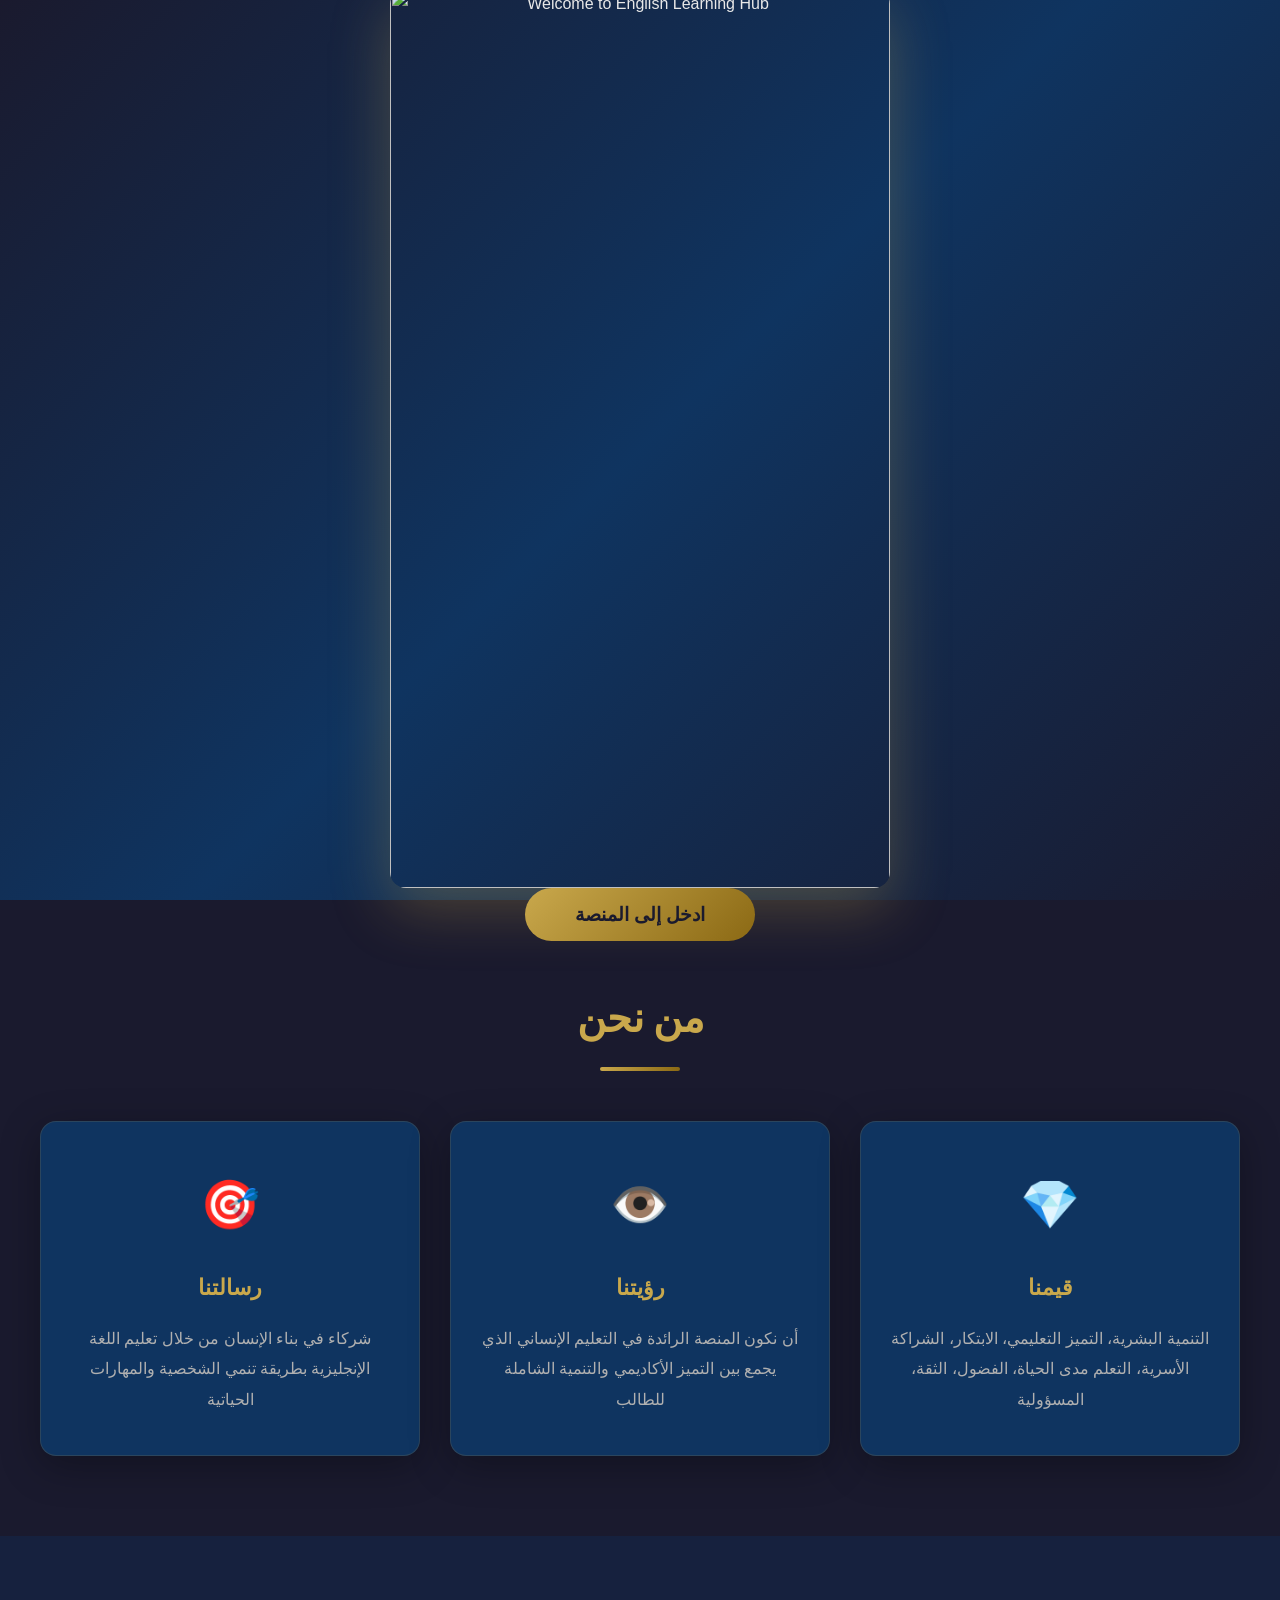
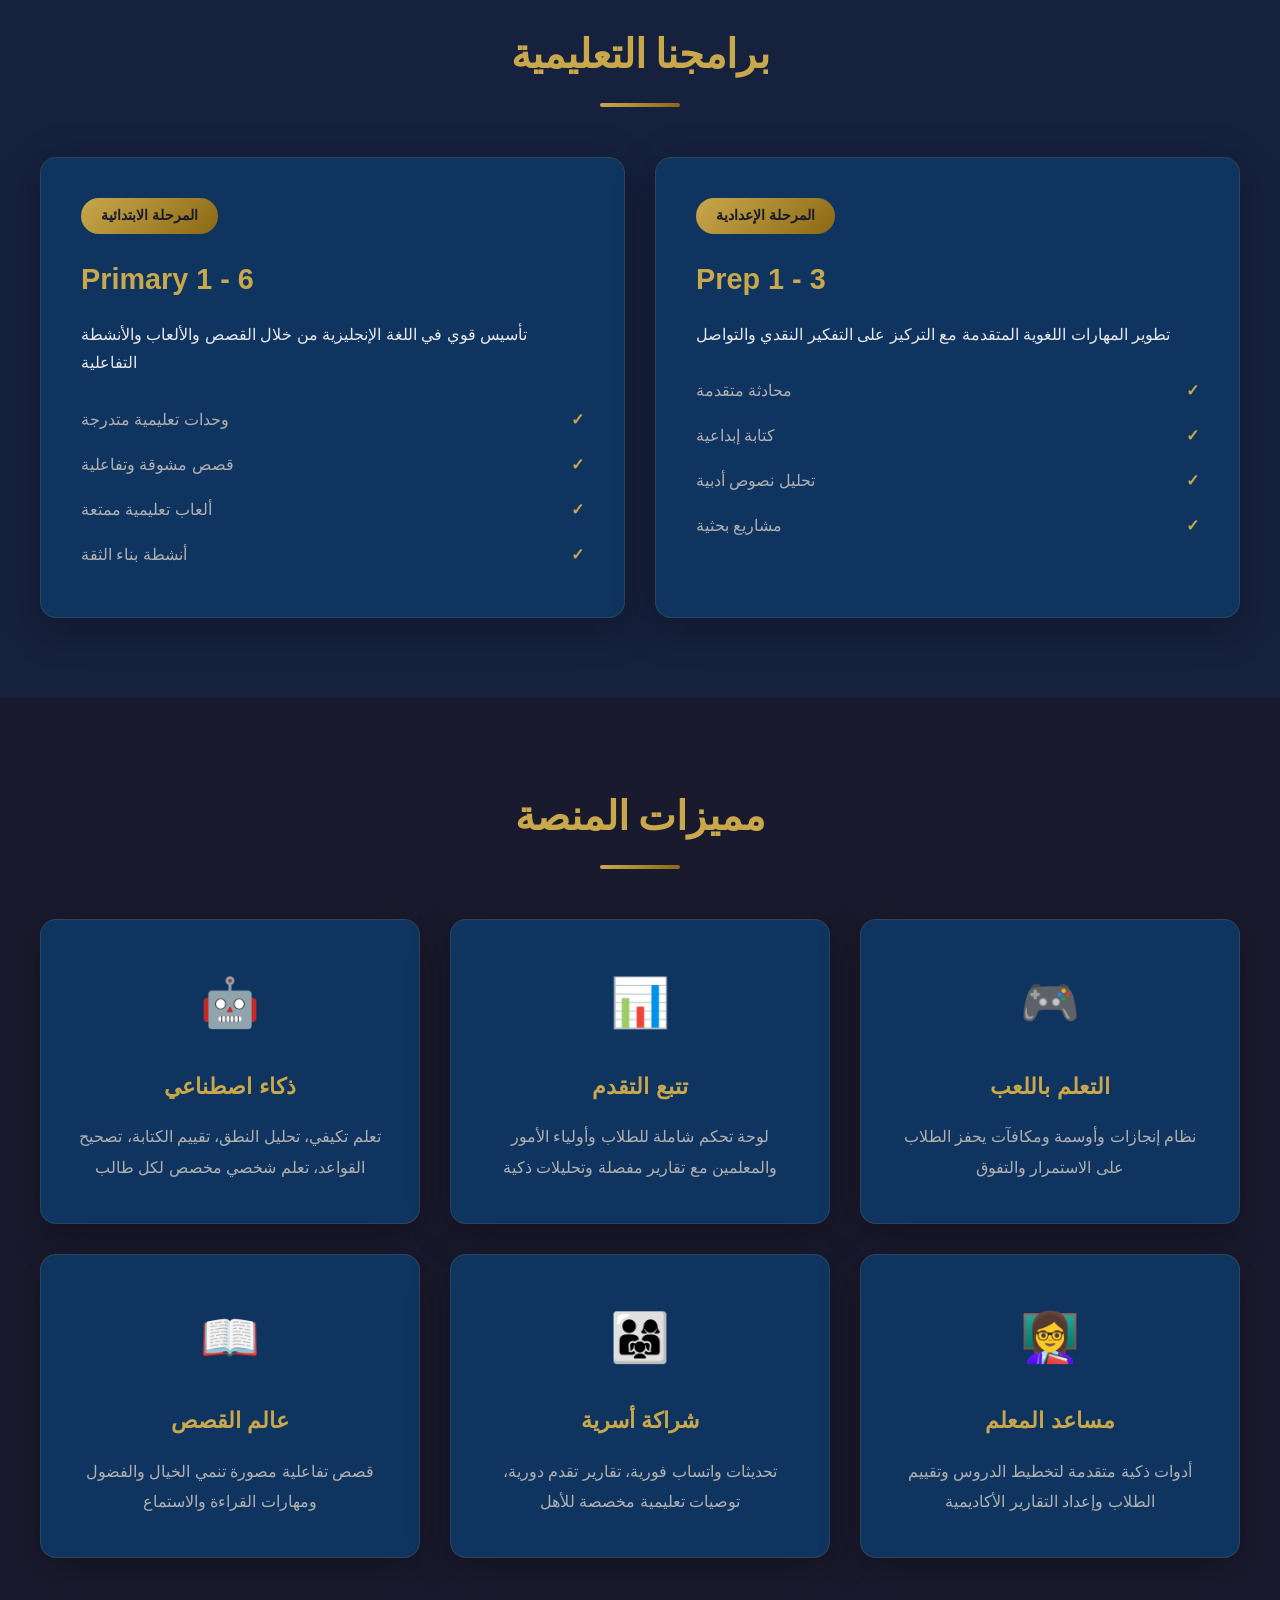
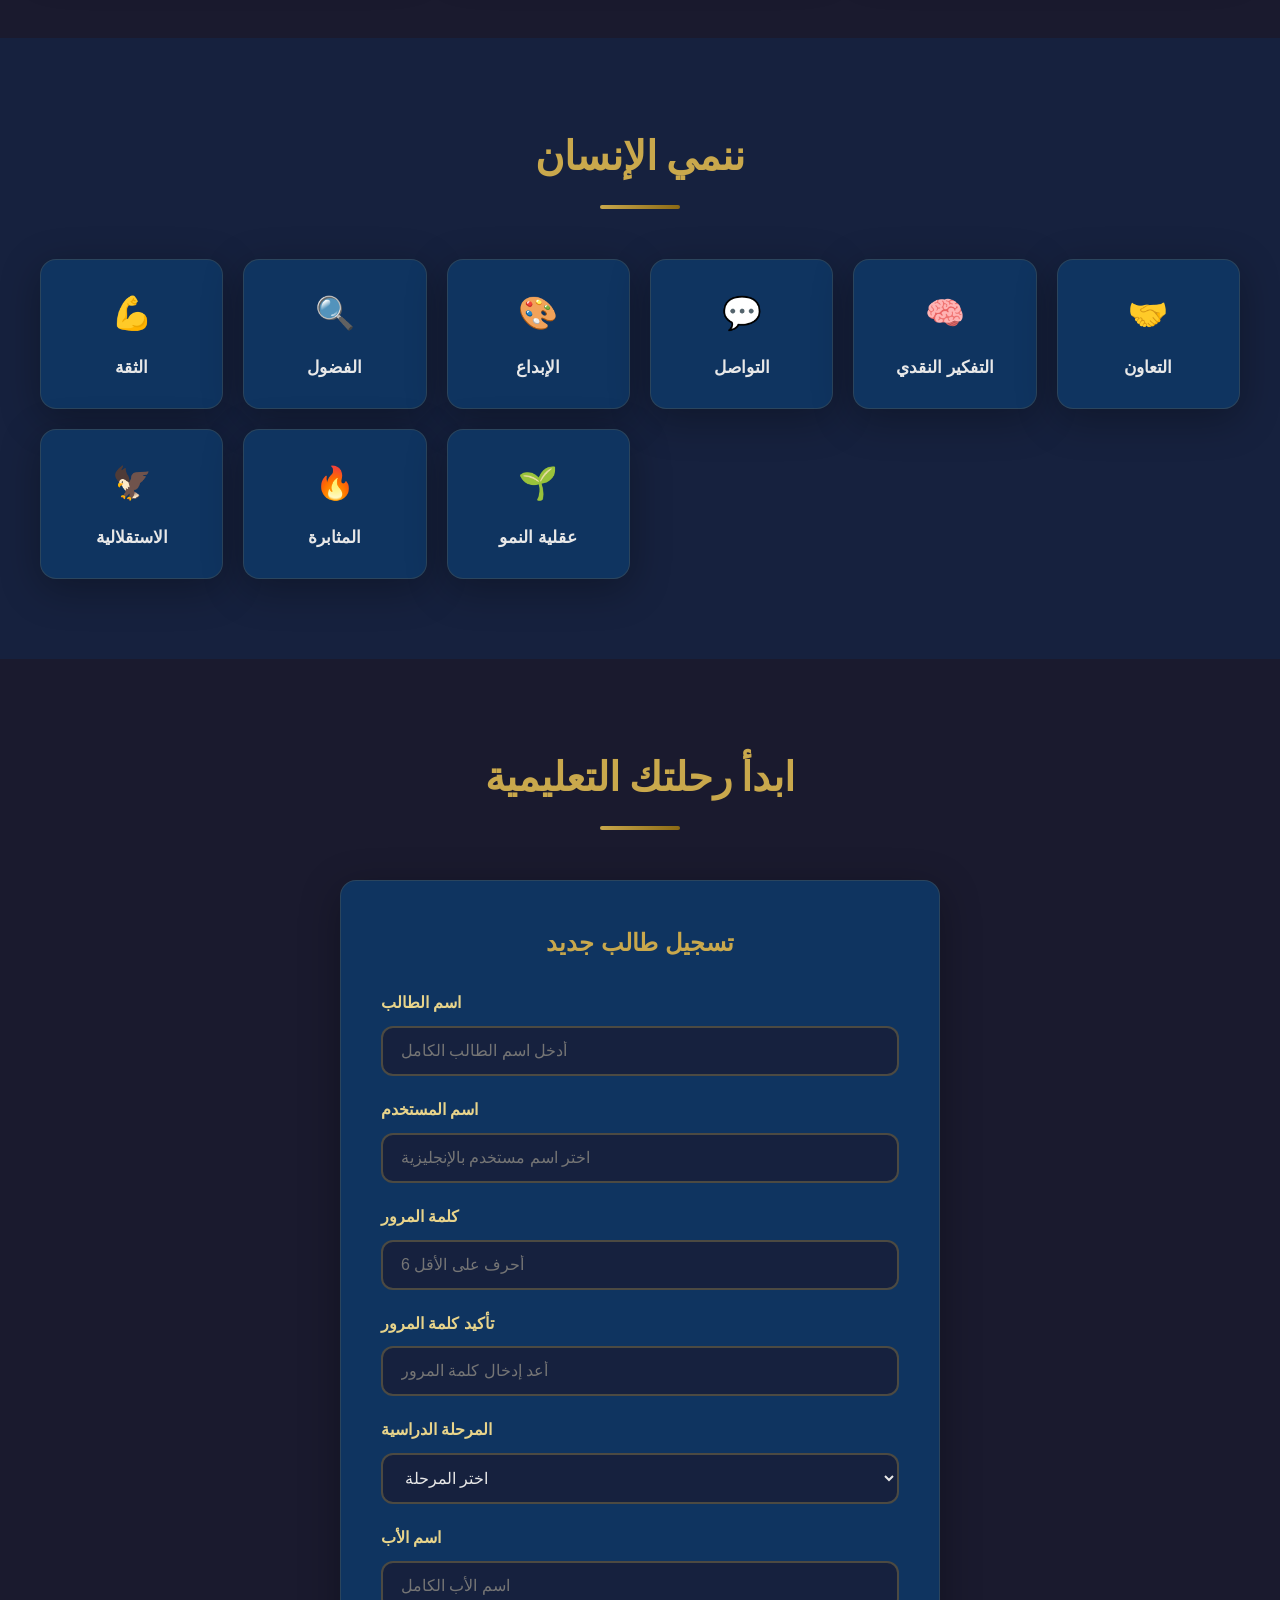
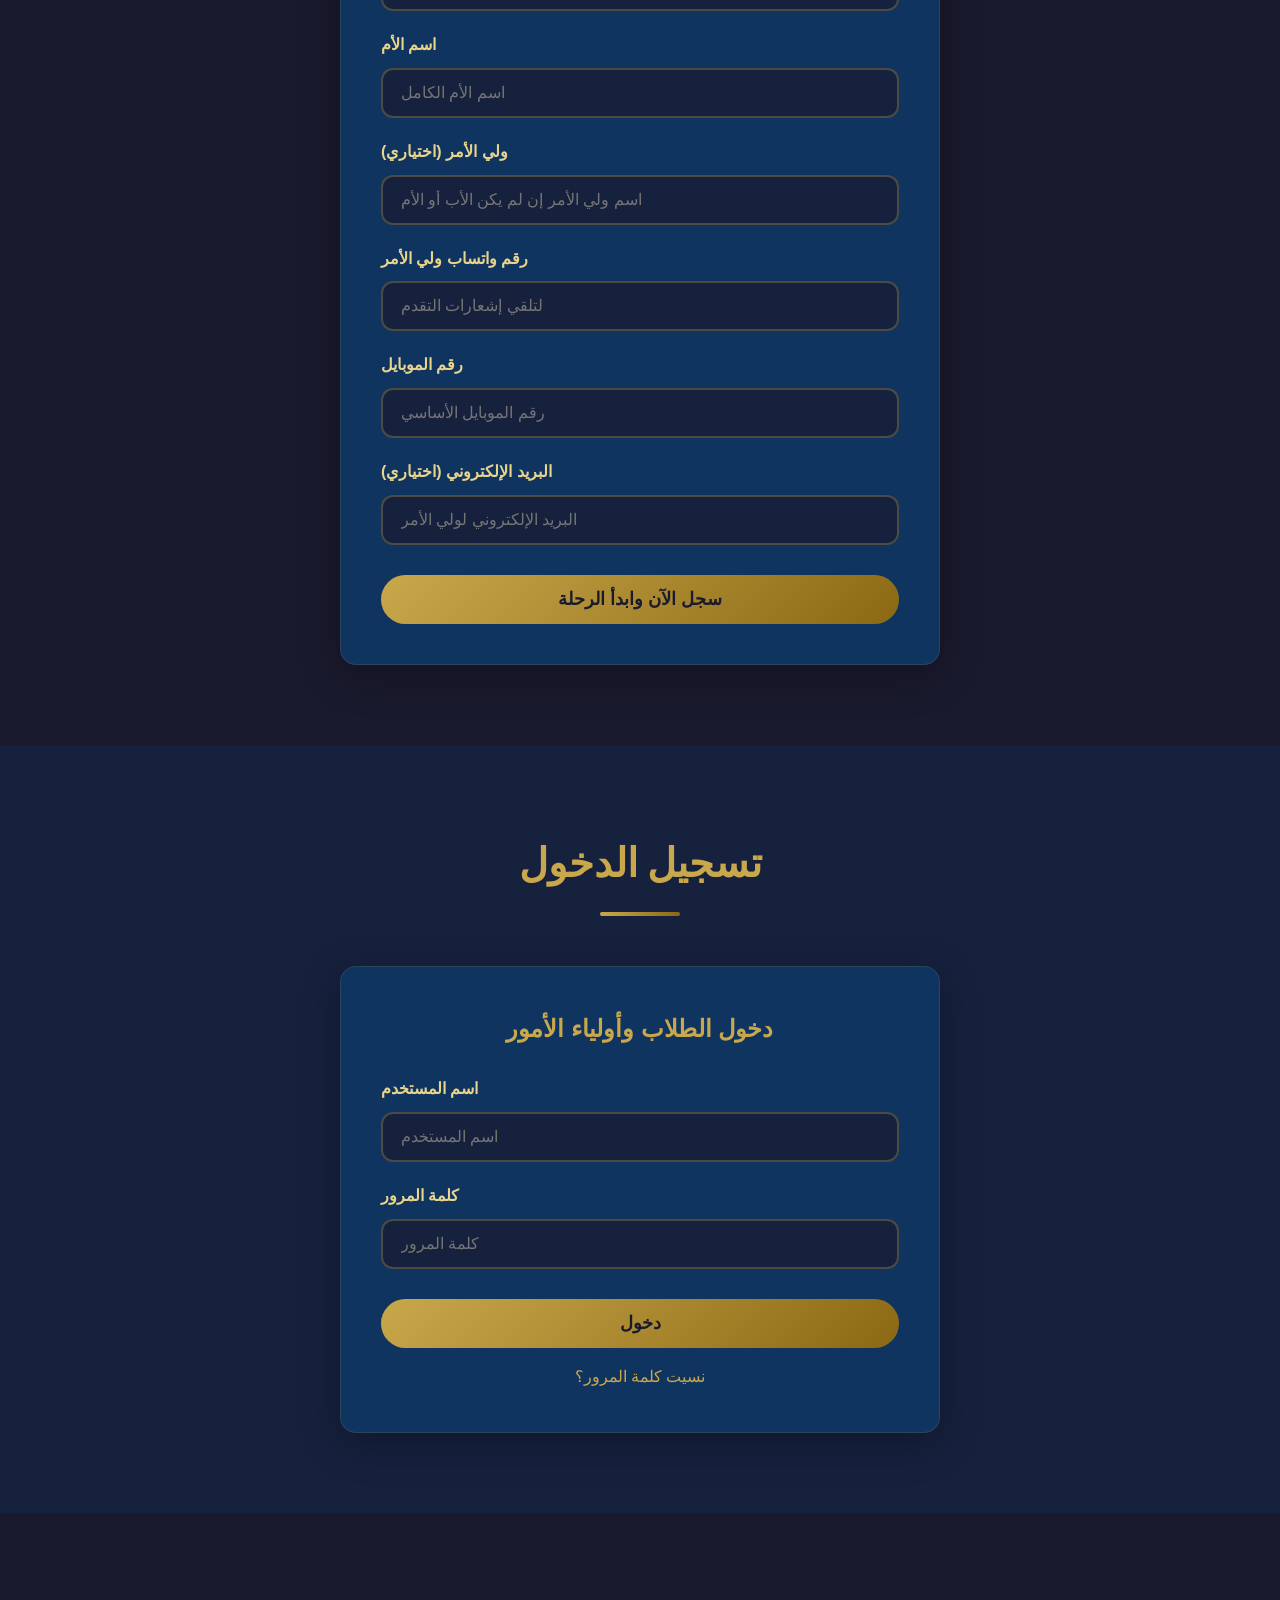
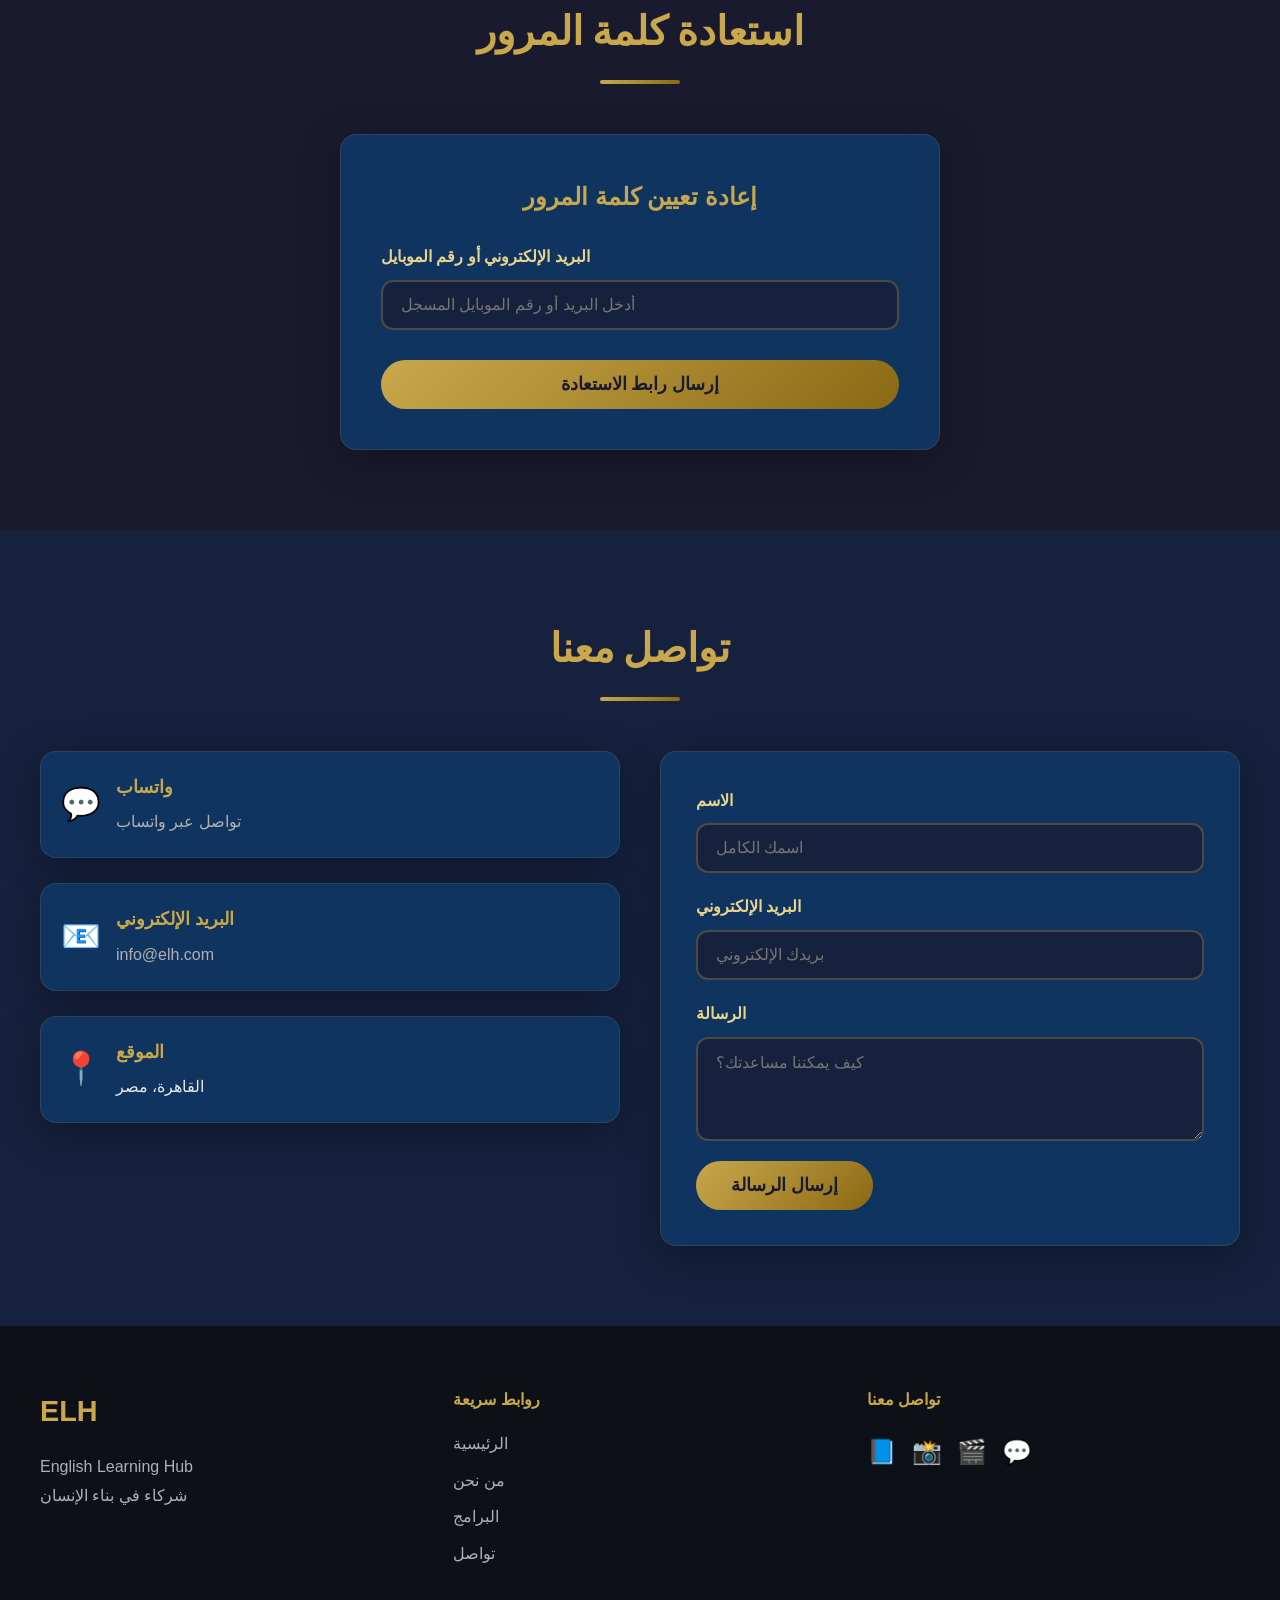
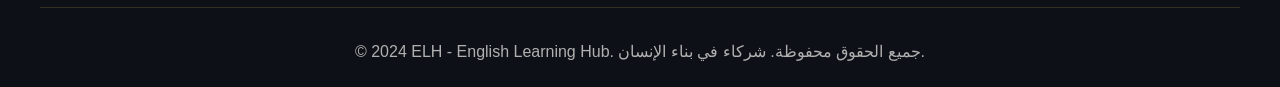
==== commit 8dcbe362: "Add files via upload" ====
--- a/index.html
+++ b/index.html
@@ -1,18 +1,28 @@
-<!DOCTYPE html>
-<html lang="ar" dir="rtl" data-theme="dark">
+<!<!DOCTYPE html>
+<html lang="en" data-theme="dark">
+
 <head>
     <meta charset="UTF-8">
     <meta name="viewport" content="width=device-width, initial-scale=1.0">
-    <title>ELH - English Learning Hub | شركاء في بناء الإنسان</title>
-    <meta name="description" content="ELH منصة تعليمية إنسانية لتطوير اللغة الإنجليزية وبناء الثقة والإبداع والتفكير النقدي">
-    <meta name="keywords" content="English Learning, ELH, تعليم إنجليزي, تنمية بشرية, تعلم تكيفي">
-    <meta property="og:title" content="ELH - English Learning Hub">
-    <meta property="og:description" content="شركاء في بناء الإنسان - منصة تعليمية متكاملة">
-    <meta property="og:image" content="assets/ELH-welcome.jpg">
+
+    <title>ELH — English Learning Hub</title>
+
+    <meta
+        name="description"
+        content="ELH is a Human Development Platform teaching British English while building confidence, curiosity, creativity and lifelong learning."
+    >
+
     <link rel="preconnect" href="https://fonts.googleapis.com">
     <link rel="preconnect" href="https://fonts.gstatic.com" crossorigin>
-    <link href="https://fonts.googleapis.com/css2?family=Cairo:wght@300;400;600;700;900&family=Playfair+Display:wght@400;700;900&display=swap" rel="stylesheet">
-    
+
+    <link
+        href="https://fonts.googleapis.com/css2?family=Great+Vibes&family=Playfair+Display:wght@600;700;800&family=Poppins:wght@300;400;500;600;700&display=swap"
+        rel="stylesheet"
+    >
+
+    <!-- الاسم الصحيح حسب ملفك الحالي -->
+    <link rel="stylesheet" href="css/style.css">
+</head>
     <style>
         :root {
             --gold: #C9A84C;
@@ -907,16 +917,14 @@
     <!-- شاشة الترحيب -->
     <div id="welcomeScreen" class="welcome-screen" role="dialog" aria-label="شاشة الترحيب">
         <div class="welcome-content">
-            <img 
-                src="assets/ELH-welcome.jpg" 
-                alt="شعار English Learning Hub - شركاء في بناء الإنسان" 
-                class="welcome-image"
-                onerror="this.style.display='none'; document.getElementById('fallbackLogo').style.display='flex';"
-            >
-            <div id="fallbackLogo" class="welcome-image-fallback" style="display:none;">📚</div>
-            <div class="welcome-overlay">
-                <p class="welcome-title">English Learning Hub</p>
-                <p class="welcome-subtitle">شركاء في بناء الإنسان</p>
+            <<img
+    class="welcome-image"
+    src="assets/ELH.welcome.jpg"
+    alt="Welcome to English Learning Hub"
+    width="720"
+    height="480"
+    fetchpriority="high"
+>
                 <button class="btn-enter" onclick="enterSite()">ادخل إلى المنصة</button>
             </div>
         </div>
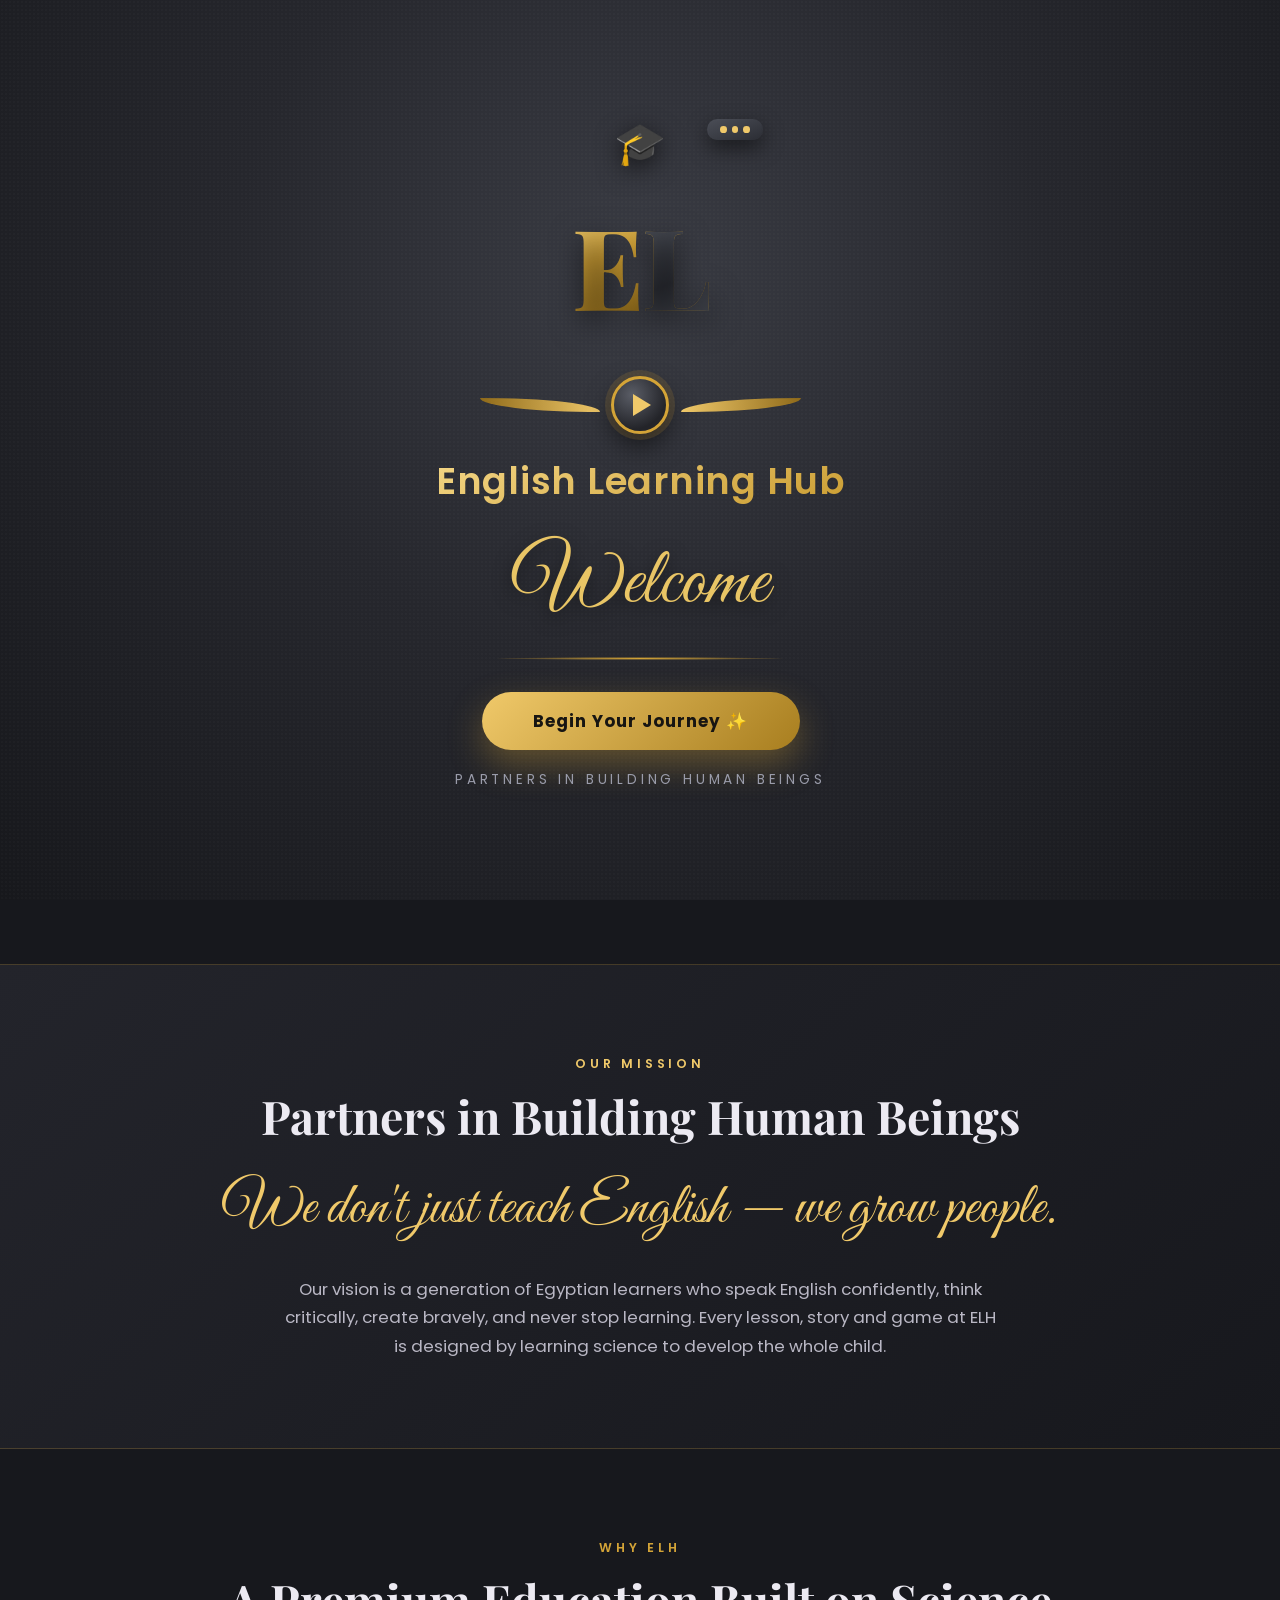
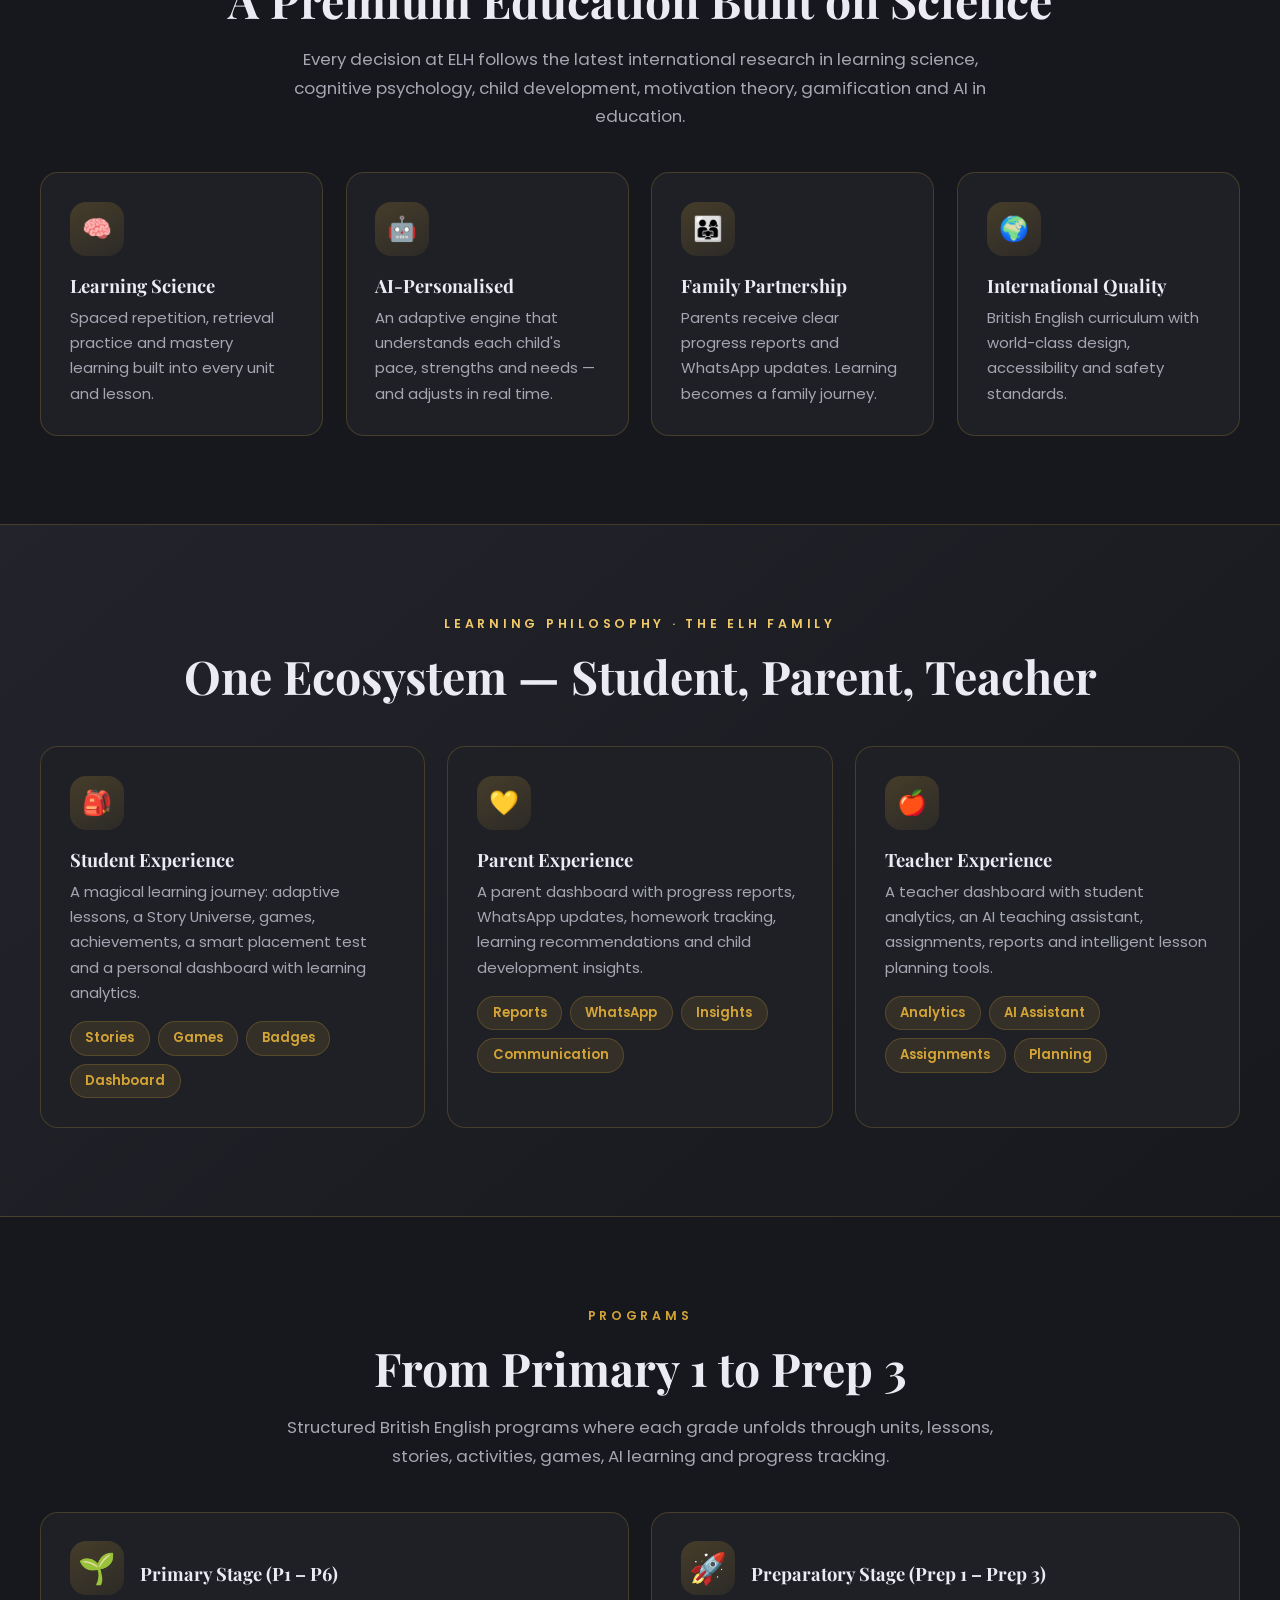
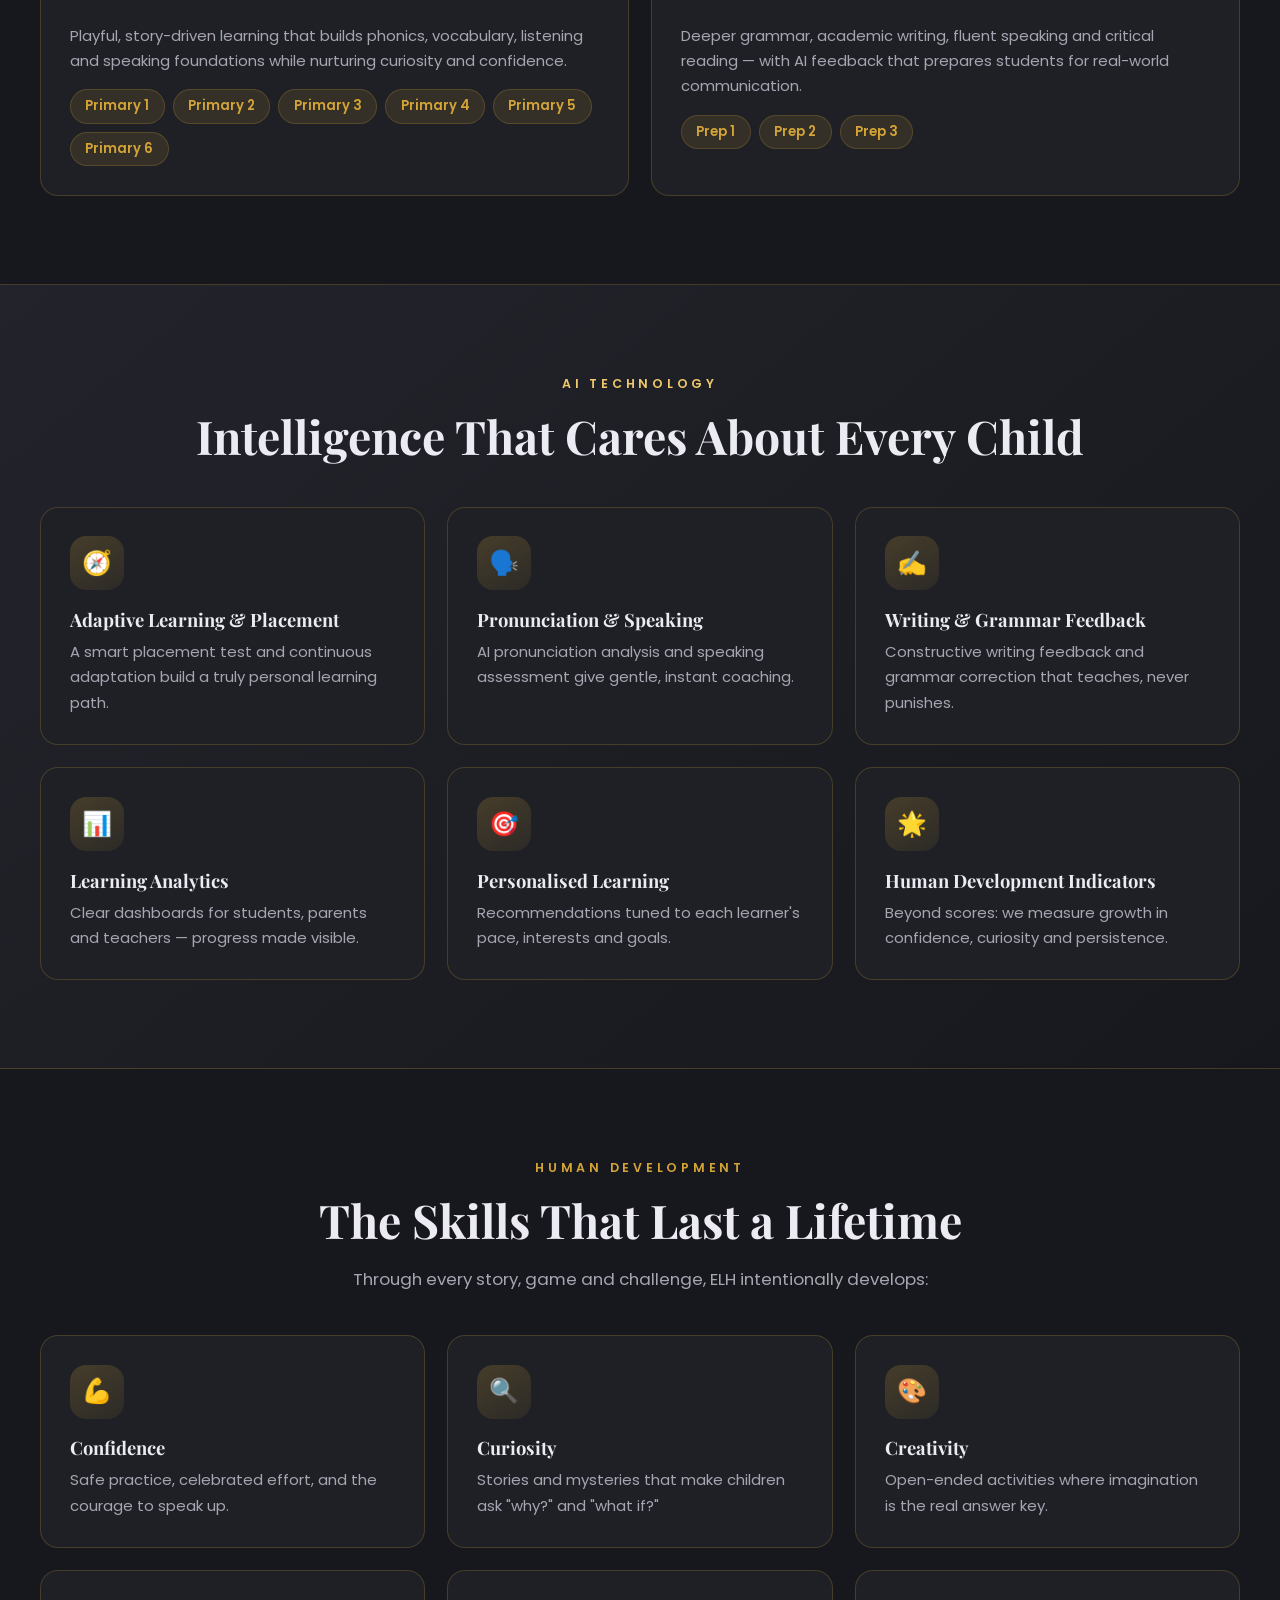
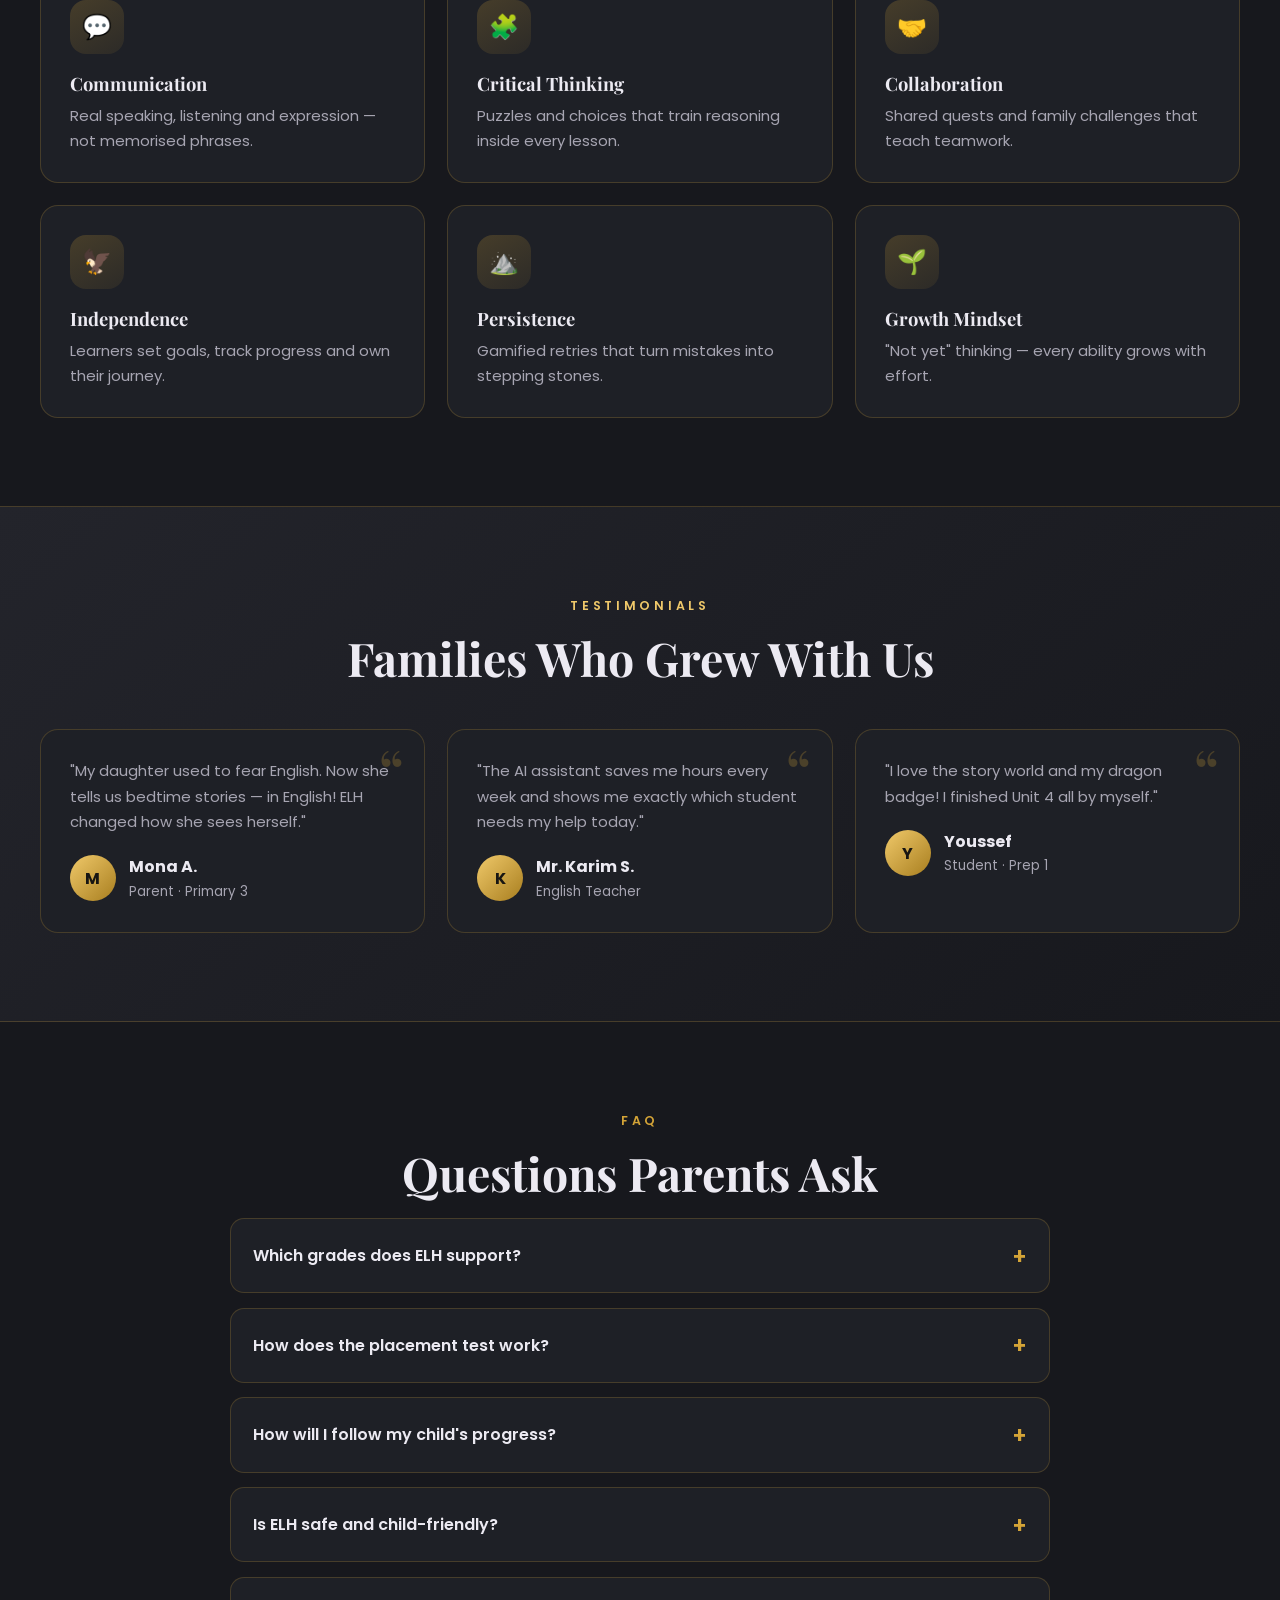
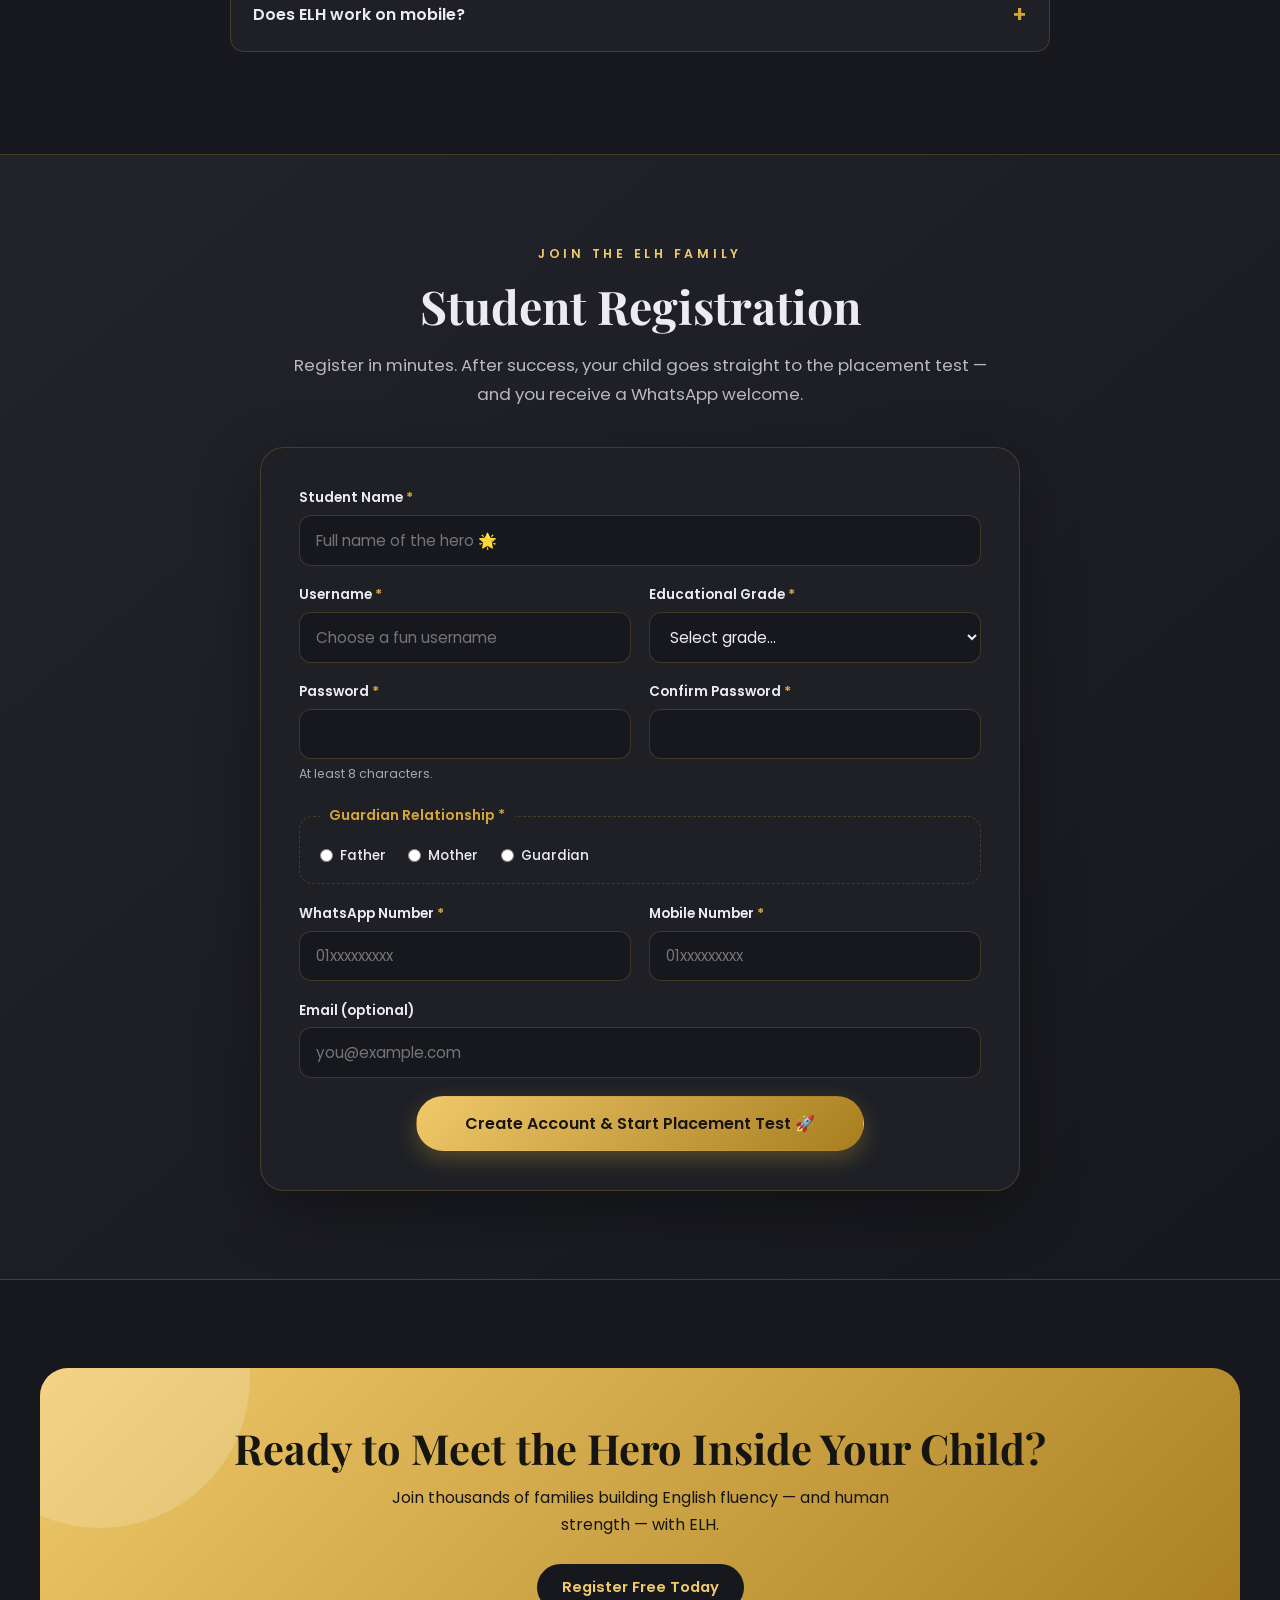
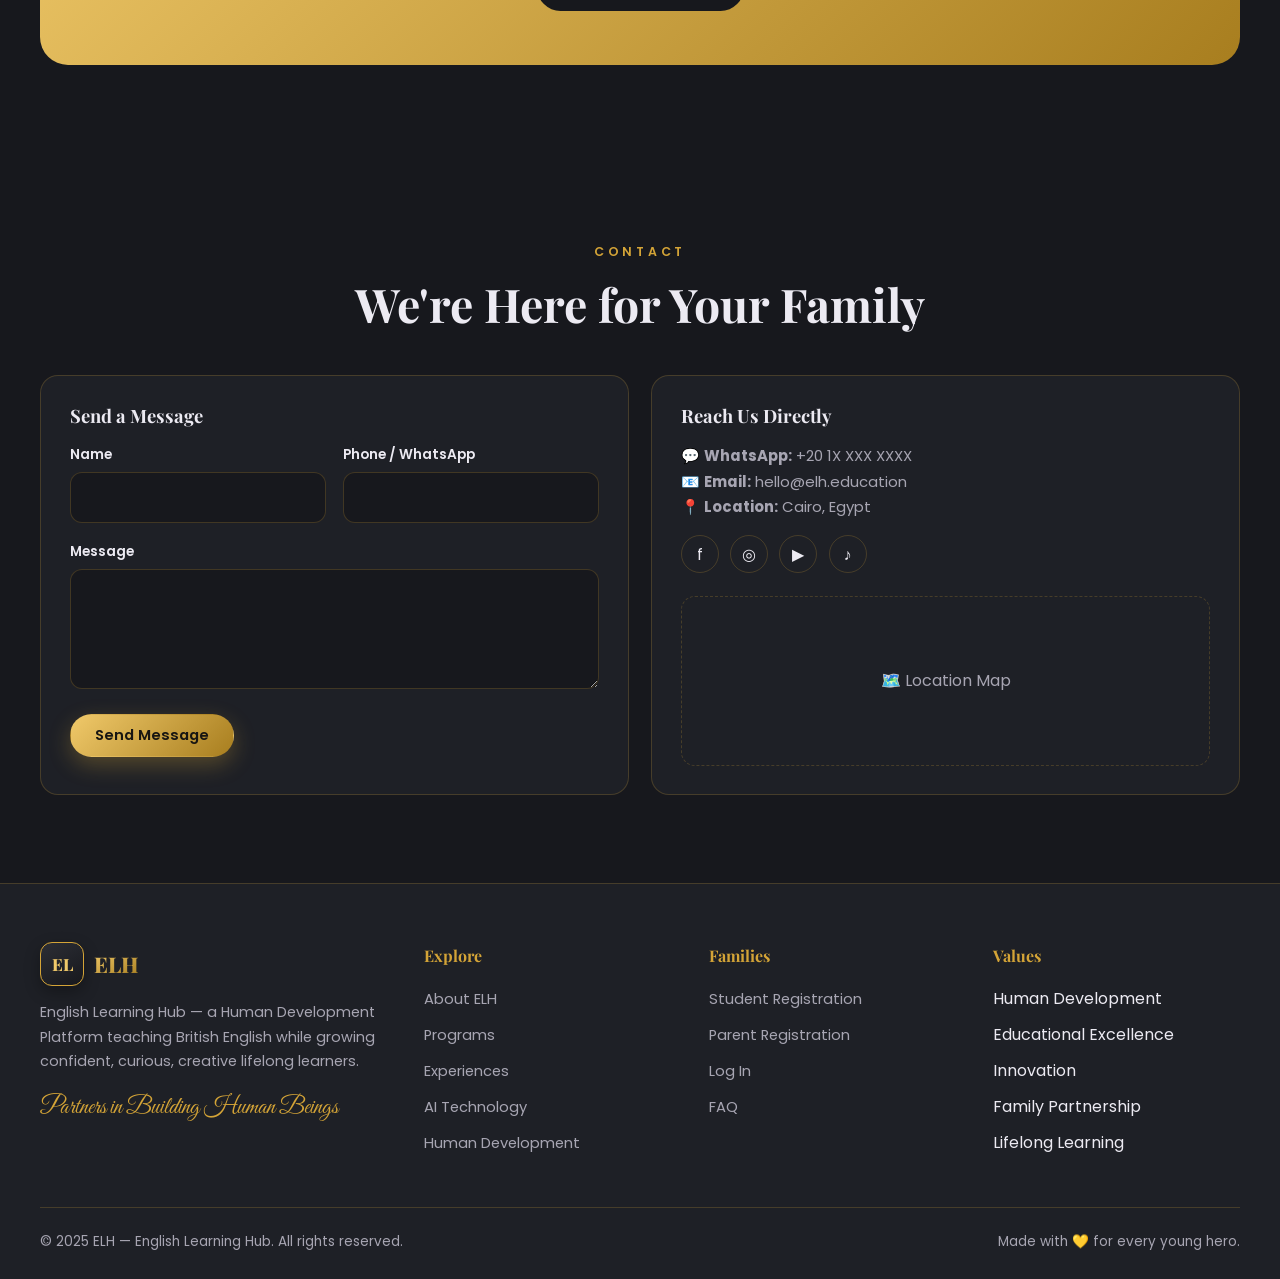
==== commit fcac0618: "update" ====
--- a/index.html
+++ b/index.html
@@ -1,1613 +1,602 @@
-<!<!DOCTYPE html>
+
+<!DOCTYPE html>
 <html lang="en" data-theme="dark">
-
 <head>
-    <meta charset="UTF-8">
-    <meta name="viewport" content="width=device-width, initial-scale=1.0">
-
-    <title>ELH — English Learning Hub</title>
-
-    <meta
-        name="description"
-        content="ELH is a Human Development Platform teaching British English while building confidence, curiosity, creativity and lifelong learning."
-    >
-
-    <link rel="preconnect" href="https://fonts.googleapis.com">
-    <link rel="preconnect" href="https://fonts.gstatic.com" crossorigin>
-
-    <link
-        href="https://fonts.googleapis.com/css2?family=Great+Vibes&family=Playfair+Display:wght@600;700;800&family=Poppins:wght@300;400;500;600;700&display=swap"
-        rel="stylesheet"
-    >
-
-    <!-- الاسم الصحيح حسب ملفك الحالي -->
-    <link rel="stylesheet" href="css/style.css">
+<meta charset="UTF-8">
+<meta name="viewport" content="width=device-width, initial-scale=1.0">
+<title>ELH — English Learning Hub | Partners in Building Human Beings</title>
+<meta name="description" content="ELH is a premium Human Development Platform teaching British English while building confidence, curiosity, creativity and lifelong learning for Primary & Preparatory students.">
+<link rel="preconnect" href="https://fonts.googleapis.com">
+<link href="https://fonts.googleapis.com/css2?family=Playfair+Display:ital,wght@0,600;0,800;1,600&family=Poppins:wght@300;400;500;600;700&family=Great+Vibes&display=swap" rel="stylesheet">
+<style>
+/* ============ DESIGN TOKENS ============ */
+:root{
+  --gold:#d4a437; --gold-light:#f0c96a; --gold-dark:#a87e1f;
+  --ink:#17181d; --ink-2:#1e2026; --ink-3:#26282f;
+  --paper:#f7f5f0; --paper-2:#ffffff;
+  --radius:18px; --shadow:0 20px 60px rgba(0,0,0,.35);
+  --trans:.35s cubic-bezier(.4,0,.2,1);
+}
+[data-theme="dark"]{
+  --bg:var(--ink); --bg-2:var(--ink-2); --bg-3:var(--ink-3);
+  --text:#eceaf2; --text-soft:#a7a5b2; --line:rgba(212,164,55,.22);
+}
+[data-theme="light"]{
+  --bg:var(--paper); --bg-2:var(--paper-2); --bg-3:#efece4;
+  --text:#22242c; --text-soft:#5e6070; --line:rgba(168,126,31,.28);
+}
+*{margin:0;padding:0;box-sizing:border-box}
+html{scroll-behavior:smooth}
+body{font-family:'Poppins',sans-serif;background:var(--bg);color:var(--text);line-height:1.7;transition:background var(--trans),color var(--trans);overflow-x:hidden}
+h1,h2,h3{font-family:'Playfair Display',serif;line-height:1.25}
+img{max-width:100%}
+a{color:inherit;text-decoration:none}
+button{font-family:inherit;cursor:pointer}
+:focus-visible{outline:3px solid var(--gold);outline-offset:3px;border-radius:6px}
+.skip-link{position:absolute;left:-999px;top:8px;background:var(--gold);color:#171512;padding:.6rem 1.2rem;border-radius:8px;z-index:2000;font-weight:600}
+.skip-link:focus{left:8px}
+
+/* ============ WELCOME SPLASH (from attached image) ============ */
+#welcome{
+  position:fixed;inset:0;z-index:1000;display:flex;align-items:center;justify-content:center;
+  background:
+    radial-gradient(ellipse at 50% 30%, #3a3c44 0%, #26272d 45%, #17181c 100%);
+  background-blend-mode:overlay;
+  transition:opacity .9s ease, visibility .9s;
+}
+#welcome::before{content:"";position:absolute;inset:0;opacity:.35;
+  background-image:radial-gradient(rgba(255,255,255,.05) 1px, transparent 1px);
+  background-size:4px 4px;}
+#welcome.hidden{opacity:0;visibility:hidden;pointer-events:none}
+.w-inner{text-align:center;position:relative;animation:wFade 1.4s ease both}
+@keyframes wFade{from{opacity:0;transform:translateY(26px) scale(.96)}to{opacity:1;transform:none}}
+.w-logo{position:relative;display:inline-block;margin-bottom:.6rem}
+.w-cap{font-size:2.6rem;filter:drop-shadow(0 6px 12px rgba(0,0,0,.6));display:block;margin-bottom:-.6rem;animation:capBob 3s ease-in-out infinite}
+@keyframes capBob{0%,100%{transform:translateY(0) rotate(-4deg)}50%{transform:translateY(-6px) rotate(2deg)}}
+.w-el{font-family:'Playfair Display',serif;font-weight:800;font-size:clamp(4.2rem,12vw,7rem);letter-spacing:-.02em;
+  background:linear-gradient(160deg,#f6d98a 0%,#d4a437 40%,#8f6a1a 75%,#e9c565 100%);
+  -webkit-background-clip:text;background-clip:text;color:transparent;
+  text-shadow:0 10px 30px rgba(0,0,0,.55);position:relative}
+.w-el .l-dark{background:linear-gradient(160deg,#565a63,#2d2f36 60%,#4a4d55);-webkit-background-clip:text;background-clip:text;color:transparent}
+.w-bubble{position:absolute;right:-3.4rem;top:.6rem;background:linear-gradient(160deg,#4b4e57,#2b2d34);border-radius:16px;padding:.45rem .8rem;box-shadow:0 8px 20px rgba(0,0,0,.5);display:flex;gap:.32rem;align-items:center;animation:bubblePop 1.2s .8s ease both}
+@keyframes bubblePop{from{opacity:0;transform:scale(.4)}70%{transform:scale(1.12)}to{opacity:1;transform:scale(1)}}
+.w-bubble i{width:.42rem;height:.42rem;border-radius:50%;background:var(--gold-light);display:block;animation:dotPulse 1.6s infinite}
+.w-bubble i:nth-child(2){animation-delay:.2s}.w-bubble i:nth-child(3){animation-delay:.4s}
+@keyframes dotPulse{0%,100%{opacity:.4}50%{opacity:1}}
+.w-book{display:flex;align-items:center;justify-content:center;gap:.7rem;margin:.4rem 0 1rem}
+.w-wing{width:clamp(70px,16vw,120px);height:14px;border-radius:0 100% 0 100%/0 100% 0 100%;background:linear-gradient(90deg,#8f6a1a,#f0c96a)}
+.w-wing.r{transform:scaleX(-1)}
+.w-play{width:58px;height:58px;border-radius:50%;background:radial-gradient(circle at 35% 30%,#5a5d66,#232429 70%);border:3px solid var(--gold);display:flex;align-items:center;justify-content:center;box-shadow:0 0 0 6px rgba(212,164,55,.15),0 12px 26px rgba(0,0,0,.55);animation:playGlow 2.4s ease-in-out infinite}
+@keyframes playGlow{0%,100%{box-shadow:0 0 0 6px rgba(212,164,55,.12),0 12px 26px rgba(0,0,0,.55)}50%{box-shadow:0 0 0 12px rgba(212,164,55,.06),0 12px 26px rgba(0,0,0,.55)}}
+.w-play span{width:0;height:0;border-left:18px solid var(--gold-light);border-top:11px solid transparent;border-bottom:11px solid transparent;margin-left:4px}
+.w-name{font-weight:600;font-size:clamp(1.5rem,4.5vw,2.3rem);letter-spacing:.02em;
+  background:linear-gradient(160deg,#f6d98a,#c89a2e);-webkit-background-clip:text;background-clip:text;color:transparent}
+.w-welcome{font-family:'Great Vibes',cursive;font-size:clamp(3rem,9vw,5rem);color:#e9c565;margin-top:.2rem;text-shadow:0 6px 18px rgba(0,0,0,.5);animation:wFade 1.4s .5s ease both}
+.w-underline{width:min(320px,70%);height:3px;margin:.3rem auto 2rem;border-radius:50%;background:radial-gradient(ellipse,var(--gold) 0%,transparent 75%)}
+.w-enter{background:linear-gradient(135deg,var(--gold-light),var(--gold-dark));color:#171512;border:none;font-weight:700;font-size:1.05rem;padding:1rem 3.2rem;border-radius:60px;letter-spacing:.06em;box-shadow:0 14px 34px rgba(212,164,55,.35);transition:transform var(--trans),box-shadow var(--trans);animation:wFade 1.4s .9s ease both}
+.w-enter:hover{transform:translateY(-4px) scale(1.03);box-shadow:0 20px 44px rgba(212,164,55,.5)}
+.w-tag{margin-top:1.1rem;color:#9a9caa;font-size:.85rem;letter-spacing:.28em;text-transform:uppercase;animation:wFade 1.4s 1.1s ease both}
+
+/* ============ HEADER ============ */
+header{position:sticky;top:0;z-index:500;background:color-mix(in srgb,var(--bg) 82%,transparent);backdrop-filter:blur(14px);border-bottom:1px solid var(--line)}
+.nav{max-width:1200px;margin:auto;display:flex;align-items:center;gap:1rem;padding:.8rem 1.2rem}
+.brand{display:flex;align-items:center;gap:.6rem;font-family:'Playfair Display',serif;font-weight:800;font-size:1.35rem}
+.brand .b-mark{width:44px;height:44px;border-radius:12px;display:grid;place-items:center;background:linear-gradient(150deg,#2c2e35,#17181d);border:1.5px solid var(--gold);color:var(--gold-light);font-size:1.05rem;box-shadow:0 6px 16px rgba(0,0,0,.3)}
+.brand em{font-style:normal;background:linear-gradient(150deg,var(--gold-light),var(--gold-dark));-webkit-background-clip:text;background-clip:text;color:transparent}
+nav ul{display:flex;gap:.2rem;list-style:none;margin-left:auto;flex-wrap:wrap}
+nav a{padding:.5rem .85rem;border-radius:10px;font-size:.92rem;font-weight:500;color:var(--text-soft);transition:var(--trans)}
+nav a:hover,nav a.active{color:var(--gold);background:rgba(212,164,55,.1)}
+.nav-actions{display:flex;gap:.6rem;align-items:center}
+.btn{display:inline-block;border-radius:50px;padding:.62rem 1.5rem;font-weight:600;font-size:.92rem;border:1.5px solid transparent;transition:var(--trans)}
+.btn-gold{background:linear-gradient(135deg,var(--gold-light),var(--gold-dark));color:#171512;box-shadow:0 8px 22px rgba(212,164,55,.3)}
+.btn-gold:hover{transform:translateY(-3px);box-shadow:0 14px 30px rgba(212,164,55,.45)}
+.btn-ghost{border-color:var(--gold);color:var(--gold)}
+.btn-ghost:hover{background:rgba(212,164,55,.12)}
+#themeBtn{background:none;border:1.5px solid var(--line);border-radius:50%;width:40px;height:40px;font-size:1.1rem;color:var(--text)}
+#menuBtn{display:none;background:none;border:none;font-size:1.6rem;color:var(--gold)}
+
+/* ============ SECTIONS ============ */
+section{padding:5.5rem 1.2rem}
+.wrap{max-width:1200px;margin:auto}
+.kicker{color:var(--gold);letter-spacing:.3em;text-transform:uppercase;font-size:.78rem;font-weight:600;margin-bottom:.8rem}
+.h2{font-size:clamp(1.9rem,4.5vw,2.9rem);margin-bottom:1rem}
+.lead{color:var(--text-soft);max-width:720px;font-size:1.05rem}
+.center{text-align:center}.center .lead{margin:auto}
+
+/* HERO */
+#home{padding-top:6.5rem;position:relative;overflow:hidden}
+#home::before{content:"";position:absolute;width:640px;height:640px;border-radius:50%;background:radial-gradient(circle,rgba(212,164,55,.14),transparent 65%);top:-200px;right:-160px;pointer-events:none}
+.hero-grid{display:grid;grid-template-columns:1.15fr .85fr;gap:3rem;align-items:center}
+.hero h1{font-size:clamp(2.4rem,6vw,4rem);margin:.8rem 0 1.2rem}
+.hero h1 em{font-style:normal;background:linear-gradient(150deg,var(--gold-light),var(--gold-dark));-webkit-background-clip:text;background-clip:text;color:transparent}
+.hero-cta{display:flex;gap:1rem;flex-wrap:wrap;margin-top:2rem}
+.hero-stats{display:flex;gap:2.2rem;margin-top:2.6rem;flex-wrap:wrap}
+.stat b{font-size:1.7rem;font-family:'Playfair Display',serif;color:var(--gold)}
+.stat span{display:block;color:var(--text-soft);font-size:.85rem}
+.hero-card{background:var(--bg-2);border:1px solid var(--line);border-radius:26px;padding:2rem;box-shadow:var(--shadow);position:relative}
+.hero-card::before{content:"★";position:absolute;top:-18px;right:24px;width:44px;height:44px;background:linear-gradient(135deg,var(--gold-light),var(--gold-dark));border-radius:50%;display:grid;place-items:center;color:#171512;font-size:1.2rem;box-shadow:0 10px 22px rgba(212,164,55,.4)}
+.journey-step{display:flex;gap:1rem;align-items:flex-start;padding:.9rem 0;border-bottom:1px dashed var(--line)}
+.journey-step:last-child{border:none}
+.js-num{min-width:38px;height:38px;border-radius:12px;background:rgba(212,164,55,.14);color:var(--gold);display:grid;place-items:center;font-weight:700}
+.journey-step b{display:block}.journey-step small{color:var(--text-soft)}
+
+/* CARDS GRID */
+.grid{display:grid;gap:1.4rem;margin-top:2.6rem}
+.g3{grid-template-columns:repeat(3,1fr)}.g4{grid-template-columns:repeat(4,1fr)}.g2{grid-template-columns:repeat(2,1fr)}
+.card{background:var(--bg-2);border:1px solid var(--line);border-radius:var(--radius);padding:1.8rem;transition:var(--trans)}
+.card:hover{transform:translateY(-8px);border-color:var(--gold);box-shadow:0 24px 50px rgba(0,0,0,.25)}
+.card .ico{width:54px;height:54px;border-radius:16px;background:linear-gradient(150deg,rgba(212,164,55,.22),rgba(212,164,55,.08));display:grid;place-items:center;font-size:1.5rem;margin-bottom:1.1rem}
+.card h3{font-size:1.15rem;margin-bottom:.5rem}
+.card p{color:var(--text-soft);font-size:.93rem}
+
+/* MISSION BAND */
+.band{background:linear-gradient(140deg,#23242b,#17181d);border-top:1px solid var(--line);border-bottom:1px solid var(--line);color:#eceaf2}
+[data-theme="light"] .band{background:linear-gradient(140deg,#2b2d35,#1d1e24)}
+.band .kicker{color:var(--gold-light)}
+.band .lead{color:#b9b7c4}
+.mission-quote{font-family:'Great Vibes',cursive;font-size:clamp(2.2rem,6vw,3.6rem);color:var(--gold-light);margin:1rem 0}
+
+/* PROGRAMS */
+.stage-head{display:flex;align-items:center;gap:1rem;margin-bottom:.6rem}
+.stage-head .ico{font-size:1.9rem}
+.chips{display:flex;flex-wrap:wrap;gap:.5rem;margin-top:1rem}
+.chip{background:rgba(212,164,55,.12);border:1px solid var(--line);color:var(--gold);padding:.32rem .9rem;border-radius:40px;font-size:.82rem;font-weight:600}
+
+/* TESTIMONIALS */
+.t-card{position:relative}
+.t-card::before{content:"“";position:absolute;top:.6rem;right:1.2rem;font-family:'Playfair Display',serif;font-size:4rem;color:rgba(212,164,55,.25);line-height:1}
+.t-who{display:flex;align-items:center;gap:.8rem;margin-top:1.2rem}
+.t-av{width:46px;height:46px;border-radius:50%;background:linear-gradient(135deg,var(--gold-light),var(--gold-dark));display:grid;place-items:center;color:#171512;font-weight:700}
+.t-who small{color:var(--text-soft);display:block}
+
+/* FAQ */
+details{background:var(--bg-2);border:1px solid var(--line);border-radius:14px;margin-bottom:.9rem;overflow:hidden}
+summary{padding:1.1rem 1.4rem;cursor:pointer;font-weight:600;list-style:none;display:flex;justify-content:space-between;align-items:center;gap:1rem}
+summary::-webkit-details-marker{display:none}
+summary::after{content:"+";color:var(--gold);font-size:1.4rem;transition:var(--trans)}
+details[open] summary::after{transform:rotate(45deg)}
+details p{padding:0 1.4rem 1.2rem;color:var(--text-soft);font-size:.94rem}
+
+/* FORMS */
+.form-card{background:var(--bg-2);border:1px solid var(--line);border-radius:24px;padding:2.4rem;max-width:760px;margin:2.4rem auto 0;box-shadow:var(--shadow)}
+.f-grid{display:grid;grid-template-columns:1fr 1fr;gap:1.1rem}
+.f-full{grid-column:1/-1}
+label{display:block;font-size:.85rem;font-weight:600;margin-bottom:.35rem}
+label b{color:var(--gold)}
+input,select,textarea{width:100%;padding:.8rem 1rem;border-radius:12px;border:1.5px solid var(--line);background:var(--bg);color:var(--text);font-family:inherit;font-size:.95rem;transition:var(--trans)}
+input:focus,select:focus,textarea:focus{border-color:var(--gold);outline:none;box-shadow:0 0 0 4px rgba(212,164,55,.14)}
+fieldset{border:1px dashed var(--line);border-radius:14px;padding:1rem 1.2rem}
+legend{padding:0 .6rem;font-weight:600;color:var(--gold);font-size:.88rem}
+.radio-row{display:flex;gap:1.4rem;flex-wrap:wrap}
+.radio-row label{display:flex;align-items:center;gap:.45rem;font-weight:500;margin:0}
+.radio-row input{width:auto}
+.hint{font-size:.78rem;color:var(--text-soft)}
+.success-box{display:none;text-align:center;padding:2.5rem 1rem}
+.success-box .big{font-size:3.6rem}
+.success-box h3{margin:.6rem 0}
+.wa-preview{background:rgba(37,211,102,.08);border:1px solid rgba(37,211,102,.35);border-radius:14px;padding:1.1rem 1.3rem;margin:1.4rem auto 0;max-width:420px;text-align:left;font-size:.9rem}
+.wa-preview b{color:#25d366}
+
+/* CTA */
+.cta-box{background:linear-gradient(135deg,var(--gold-light),var(--gold-dark));border-radius:28px;padding:3.4rem 2rem;text-align:center;color:#171512;position:relative;overflow:hidden}
+.cta-box::before{content:"";position:absolute;width:300px;height:300px;border-radius:50%;background:rgba(255,255,255,.18);top:-140px;left:-90px}
+.cta-box h2{font-size:clamp(1.8rem,4.5vw,2.6rem)}
+.cta-box .btn{background:#17181d;color:var(--gold-light);margin-top:1.6rem}
+
+/* FOOTER */
+footer{background:var(--bg-2);border-top:1px solid var(--line);padding:3.6rem 1.2rem 1.6rem}
+.f-cols{max-width:1200px;margin:auto;display:grid;grid-template-columns:1.4fr 1fr 1fr 1fr;gap:2.4rem}
+footer h4{font-family:'Playfair Display',serif;margin-bottom:1rem;color:var(--gold)}
+footer li{list-style:none;margin-bottom:.55rem}
+footer a{color:var(--text-soft);font-size:.92rem}
+footer a:hover{color:var(--gold)}
+.f-bottom{max-width:1200px;margin:2.6rem auto 0;padding-top:1.4rem;border-top:1px solid var(--line);display:flex;justify-content:space-between;gap:1rem;flex-wrap:wrap;color:var(--text-soft);font-size:.85rem}
+.socials{display:flex;gap:.7rem;margin-top:1rem}
+.socials a{width:38px;height:38px;border:1.5px solid var(--line);border-radius:50%;display:grid;place-items:center;font-size:1rem}
+.socials a:hover{border-color:var(--gold)}
+
+/* REVEAL ANIMATION */
+.reveal{opacity:0;transform:translateY(34px);transition:opacity .8s ease,transform .8s ease}
+.reveal.in{opacity:1;transform:none}
+
+@media(max-width:1000px){
+  .g4{grid-template-columns:repeat(2,1fr)}
+  .g3{grid-template-columns:repeat(2,1fr)}
+  .hero-grid{grid-template-columns:1fr}
+  .f-cols{grid-template-columns:1fr 1fr}
+}
+@media(max-width:640px){
+  .g3,.g4,.g2,.f-grid{grid-template-columns:1fr}
+  nav ul{display:none;position:absolute;top:100%;left:0;right:0;background:var(--bg-2);flex-direction:column;padding:1rem;border-bottom:1px solid var(--line)}
+  nav ul.open{display:flex}
+  #menuBtn{display:block}
+  .nav-actions .btn-ghost{display:none}
+  .f-cols{grid-template-columns:1fr}
+}
+@media(prefers-reduced-motion:reduce){*{animation-duration:.01ms!important;transition-duration:.01ms!important}}
+</style>
 </head>
-    <style>
-        :root {
-            --gold: #C9A84C;
-            --gold-light: #E8D48B;
-            --gold-dark: #8B6914;
-            --radius: 16px;
-            --transition: all 0.3s ease;
-        }
-
-        [data-theme="dark"] {
-            --bg: #1a1a2e;
-            --surface: #16213e;
-            --card: #0f3460;
-            --text: #e8e8e8;
-            --text-secondary: #b0b0b0;
-            --shadow: 0 10px 40px rgba(0,0,0,0.3);
-            --nav-bg: rgba(26, 26, 46, 0.95);
-        }
-
-        [data-theme="light"] {
-            --bg: #f8f9fa;
-            --surface: #ffffff;
-            --card: #ffffff;
-            --text: #2d2d2d;
-            --text-secondary: #666666;
-            --shadow: 0 4px 20px rgba(0,0,0,0.1);
-            --nav-bg: rgba(255, 255, 255, 0.95);
-        }
-
-        * { margin: 0; padding: 0; box-sizing: border-box; }
-        html { scroll-behavior: smooth; }
-        
-        body {
-            font-family: 'Cairo', sans-serif;
-            background: var(--bg);
-            color: var(--text);
-            line-height: 1.8;
-            transition: var(--transition);
-            overflow-x: hidden;
-        }
-
-        .welcome-screen {
-            position: fixed;
-            top: 0;
-            left: 0;
-            width: 100%;
-            height: 100%;
-            z-index: 10000;
-            background: linear-gradient(135deg, #1a1a2e 0%, #0f3460 50%, #1a1a2e 100%);
-            display: flex;
-            align-items: center;
-            justify-content: center;
-            transition: opacity 0.8s ease, visibility 0.8s ease;
-        }
-
-        .welcome-screen.hidden {
-            opacity: 0;
-            visibility: hidden;
-            pointer-events: none;
-        }
-
-        .welcome-content {
-            text-align: center;
-            padding: 20px;
-            max-width: 700px;
-            width: 100%;
-        }
-
-        .welcome-image {
-            width: 100%;
-            max-width: 500px;
-            height: auto;
-            border-radius: var(--radius);
-            box-shadow: 0 20px 60px rgba(201, 168, 76, 0.3);
-            animation: welcomePulse 3s ease-in-out infinite;
-            display: block;
-            margin: 0 auto;
-        }
-
-        .welcome-image-fallback {
-            width: 200px;
-            height: 200px;
-            margin: 0 auto 20px;
-            background: linear-gradient(135deg, var(--gold), var(--gold-dark));
-            border-radius: 50%;
-            align-items: center;
-            justify-content: center;
-            font-size: 4rem;
-            box-shadow: 0 20px 60px rgba(201, 168, 76, 0.3);
-        }
-
-        @keyframes welcomePulse {
-            0%, 100% { transform: scale(1); box-shadow: 0 20px 60px rgba(201, 168, 76, 0.3); }
-            50% { transform: scale(1.03); box-shadow: 0 25px 70px rgba(201, 168, 76, 0.5); }
-        }
-
-        .welcome-overlay { margin-top: 30px; }
-
-        .welcome-title {
-            font-family: 'Playfair Display', serif;
-            font-size: 2.5rem;
-            color: var(--gold);
-            margin-bottom: 10px;
-            text-shadow: 0 2px 10px rgba(201, 168, 76, 0.5);
-            font-weight: 900;
-        }
-
-        .welcome-subtitle {
-            font-size: 1.3rem;
-            color: var(--gold-light);
-            margin-bottom: 30px;
-        }
-
-        .btn-enter {
-            background: linear-gradient(135deg, var(--gold), var(--gold-dark));
-            color: #1a1a2e;
-            border: none;
-            padding: 15px 50px;
-            font-size: 1.2rem;
-            font-weight: 700;
-            border-radius: 50px;
-            cursor: pointer;
-            transition: var(--transition);
-            font-family: 'Cairo', sans-serif;
-        }
-
-        .btn-enter:hover {
-            transform: translateY(-3px);
-            box-shadow: 0 10px 30px rgba(201, 168, 76, 0.5);
-        }
-
-        .navbar {
-            position: fixed;
-            top: 0;
-            width: 100%;
-            background: var(--nav-bg);
-            backdrop-filter: blur(20px);
-            -webkit-backdrop-filter: blur(20px);
-            z-index: 1000;
-            padding: 15px 0;
-            transition: var(--transition);
-            border-bottom: 1px solid rgba(201, 168, 76, 0.1);
-        }
-
-        .nav-container {
-            max-width: 1200px;
-            margin: 0 auto;
-            padding: 0 20px;
-            display: flex;
-            align-items: center;
-            justify-content: space-between;
-        }
-
-        .logo { cursor: pointer; }
-
-        .logo-text {
-            font-family: 'Playfair Display', serif;
-            font-size: 2rem;
-            font-weight: 900;
-            color: var(--gold);
-            text-shadow: 0 2px 10px rgba(201, 168, 76, 0.5);
-        }
-
-        .nav-links {
-            display: flex;
-            list-style: none;
-            gap: 25px;
-            align-items: center;
-        }
-
-        .nav-link {
-            color: var(--text);
-            text-decoration: none;
-            font-weight: 600;
-            transition: var(--transition);
-            position: relative;
-            font-size: 0.95rem;
-        }
-
-        .nav-link:hover { color: var(--gold); }
-
-        .nav-link::after {
-            content: '';
-            position: absolute;
-            bottom: -5px;
-            right: 0;
-            width: 0;
-            height: 2px;
-            background: var(--gold);
-            transition: var(--transition);
-        }
-
-        .nav-link:hover::after { width: 100%; }
-
-        .btn-nav {
-            background: linear-gradient(135deg, var(--gold), var(--gold-dark));
-            color: #1a1a2e !important;
-            padding: 8px 20px;
-            border-radius: 25px;
-            font-weight: 700;
-        }
-
-        .btn-nav::after { display: none; }
-
-        .nav-actions {
-            display: flex;
-            align-items: center;
-            gap: 10px;
-        }
-
-        .theme-toggle {
-            background: none;
-            border: 2px solid var(--gold);
-            border-radius: 50%;
-            width: 40px;
-            height: 40px;
-            cursor: pointer;
-            font-size: 1.2rem;
-            display: flex;
-            align-items: center;
-            justify-content: center;
-            transition: var(--transition);
-        }
-
-        .theme-toggle:hover {
-            background: var(--gold);
-            transform: rotate(180deg);
-        }
-
-        .menu-toggle {
-            display: none;
-            flex-direction: column;
-            gap: 5px;
-            background: none;
-            border: none;
-            cursor: pointer;
-            padding: 5px;
-        }
-
-        .menu-toggle span {
-            width: 25px;
-            height: 3px;
-            background: var(--gold);
-            border-radius: 3px;
-            transition: var(--transition);
-        }
-
-        .hero {
-            min-height: 100vh;
-            display: flex;
-            align-items: center;
-            justify-content: center;
-            padding: 120px 20px 60px;
-            position: relative;
-            overflow: hidden;
-        }
-
-        .hero::before {
-            content: '';
-            position: absolute;
-            top: -50%;
-            right: -50%;
-            width: 100%;
-            height: 100%;
-            background: radial-gradient(circle, rgba(201, 168, 76, 0.08) 0%, transparent 70%);
-            animation: float 6s ease-in-out infinite;
-        }
-
-        @keyframes float {
-            0%, 100% { transform: translate(0, 0); }
-            50% { transform: translate(-30px, 30px); }
-        }
-
-        .hero-content {
-            max-width: 700px;
-            text-align: center;
-            z-index: 1;
-        }
-
-        .hero-title {
-            font-family: 'Playfair Display', serif;
-            font-size: 3.5rem;
-            color: var(--gold);
-            margin-bottom: 15px;
-            text-shadow: 0 4px 20px rgba(201, 168, 76, 0.4);
-            animation: fadeInUp 1s ease;
-        }
-
-        .hero-subtitle {
-            font-size: 1.5rem;
-            color: var(--gold-light);
-            margin-bottom: 20px;
-            animation: fadeInUp 1s ease 0.2s both;
-        }
-
-        .hero-desc {
-            font-size: 1.1rem;
-            margin-bottom: 30px;
-            opacity: 0.9;
-            animation: fadeInUp 1s ease 0.4s both;
-            line-height: 2;
-        }
-
-        .hero-buttons {
-            display: flex;
-            gap: 15px;
-            justify-content: center;
-            flex-wrap: wrap;
-            animation: fadeInUp 1s ease 0.6s both;
-        }
-
-        @keyframes fadeInUp {
-            from { opacity: 0; transform: translateY(30px); }
-            to { opacity: 1; transform: translateY(0); }
-        }
-
-        .btn-primary {
-            background: linear-gradient(135deg, var(--gold), var(--gold-dark));
-            color: #1a1a2e;
-            border: none;
-            padding: 14px 35px;
-            font-size: 1.1rem;
-            font-weight: 700;
-            border-radius: 50px;
-            cursor: pointer;
-            text-decoration: none;
-            display: inline-block;
-            transition: var(--transition);
-            font-family: 'Cairo', sans-serif;
-        }
-
-        .btn-primary:hover {
-            transform: translateY(-3px);
-            box-shadow: 0 10px 30px rgba(201, 168, 76, 0.4);
-        }
-
-        .btn-secondary {
-            background: transparent;
-            color: var(--gold);
-            border: 2px solid var(--gold);
-            padding: 12px 33px;
-            font-size: 1.1rem;
-            font-weight: 700;
-            border-radius: 50px;
-            cursor: pointer;
-            text-decoration: none;
-            display: inline-block;
-            transition: var(--transition);
-            font-family: 'Cairo', sans-serif;
-        }
-
-        .btn-secondary:hover {
-            background: var(--gold);
-            color: #1a1a2e;
-            transform: translateY(-3px);
-        }
-
-        .hero-visual {
-            position: absolute;
-            width: 100%;
-            height: 100%;
-            top: 0;
-            left: 0;
-            pointer-events: none;
-        }
-
-        .floating-card {
-            position: absolute;
-            background: var(--card);
-            padding: 15px 25px;
-            border-radius: var(--radius);
-            box-shadow: var(--shadow);
-            font-weight: 600;
-            font-size: 0.9rem;
-            border: 1px solid rgba(201, 168, 76, 0.3);
-            animation: floatCard 4s ease-in-out infinite;
-        }
-
-        .card-1 { top: 20%; right: 10%; animation-delay: 0s; }
-        .card-2 { top: 50%; left: 5%; animation-delay: 1s; }
-        .card-3 { bottom: 20%; right: 15%; animation-delay: 2s; }
-
-        @keyframes floatCard {
-            0%, 100% { transform: translateY(0); }
-            50% { transform: translateY(-15px); }
-        }
-
-        .section { padding: 80px 20px; }
-        .section-alt { background: var(--surface); }
-
-        .container {
-            max-width: 1200px;
-            margin: 0 auto;
-        }
-
-        .section-title {
-            font-family: 'Playfair Display', serif;
-            font-size: 2.5rem;
-            color: var(--gold);
-            text-align: center;
-            margin-bottom: 50px;
-            position: relative;
-        }
-
-        .section-title::after {
-            content: '';
-            display: block;
-            width: 80px;
-            height: 4px;
-            background: linear-gradient(90deg, var(--gold), var(--gold-dark));
-            margin: 15px auto 0;
-            border-radius: 2px;
-        }
-   </style>
-       <style>
-        .about-grid, .features-grid {
-            display: grid;
-            grid-template-columns: repeat(auto-fit, minmax(300px, 1fr));
-            gap: 30px;
-        }
-
-        .about-card, .feature-card {
-            background: var(--card);
-            padding: 40px 30px;
-            border-radius: var(--radius);
-            text-align: center;
-            box-shadow: var(--shadow);
-            transition: var(--transition);
-            border: 1px solid rgba(201, 168, 76, 0.15);
-        }
-
-        .about-card:hover, .feature-card:hover {
-            transform: translateY(-10px);
-            border-color: var(--gold);
-        }
-
-        .about-card .icon, .feature-icon {
-            font-size: 3rem;
-            margin-bottom: 20px;
-        }
-
-        .about-card h3, .feature-card h3 {
-            color: var(--gold);
-            font-size: 1.4rem;
-            margin-bottom: 15px;
-        }
-
-        .about-card p, .feature-card p {
-            color: var(--text-secondary);
-            line-height: 1.9;
-        }
-
-        .programs-grid {
-            display: grid;
-            grid-template-columns: repeat(auto-fit, minmax(350px, 1fr));
-            gap: 30px;
-        }
-
-        .program-card {
-            background: var(--card);
-            padding: 40px;
-            border-radius: var(--radius);
-            box-shadow: var(--shadow);
-            transition: var(--transition);
-            border: 1px solid rgba(201, 168, 76, 0.15);
-        }
-
-        .program-card:hover {
-            transform: translateY(-10px);
-            border-color: var(--gold);
-        }
-
-        .program-badge {
-            display: inline-block;
-            background: linear-gradient(135deg, var(--gold), var(--gold-dark));
-            color: #1a1a2e;
-            padding: 5px 20px;
-            border-radius: 20px;
-            font-weight: 700;
-            font-size: 0.9rem;
-            margin-bottom: 20px;
-        }
-
-        .program-card h3 {
-            font-size: 1.8rem;
-            color: var(--gold);
-            margin-bottom: 15px;
-        }
-
-        .program-features {
-            list-style: none;
-            margin-top: 20px;
-        }
-
-        .program-features li {
-            padding: 8px 0;
-            padding-right: 25px;
-            position: relative;
-            color: var(--text-secondary);
-        }
-
-        .program-features li::before {
-            content: '✓';
-            position: absolute;
-            right: 0;
-            color: var(--gold);
-            font-weight: 700;
-        }
-
-        .development-grid {
-            display: grid;
-            grid-template-columns: repeat(auto-fit, minmax(180px, 1fr));
-            gap: 20px;
-        }
-
-        .dev-item {
-            background: var(--card);
-            padding: 25px;
-            border-radius: var(--radius);
-            text-align: center;
-            font-weight: 700;
-            font-size: 1.05rem;
-            box-shadow: var(--shadow);
-            transition: var(--transition);
-            border: 1px solid rgba(201, 168, 76, 0.15);
-        }
-
-        .dev-item:hover {
-            transform: scale(1.05);
-            border-color: var(--gold);
-        }
-
-        .dev-icon {
-            font-size: 2rem;
-            display: block;
-            margin-bottom: 10px;
-        }
-
-        .form-container {
-            max-width: 600px;
-            margin: 0 auto;
-        }
-
-        .auth-form {
-            background: var(--card);
-            padding: 40px;
-            border-radius: var(--radius);
-            box-shadow: var(--shadow);
-            border: 1px solid rgba(201, 168, 76, 0.15);
-        }
-
-        .auth-form h3 {
-            color: var(--gold);
-            font-size: 1.5rem;
-            margin-bottom: 25px;
-            text-align: center;
-        }
-
-        .form-group { margin-bottom: 20px; }
-
-        .form-group label {
-            display: block;
-            margin-bottom: 8px;
-            font-weight: 600;
-            color: var(--gold-light);
-        }
-
-        .form-group input,
-        .form-group select,
-        .form-group textarea {
-            width: 100%;
-            padding: 14px 18px;
-            border: 2px solid rgba(201, 168, 76, 0.3);
-            border-radius: 12px;
-            background: var(--surface);
-            color: var(--text);
-            font-size: 1rem;
-            font-family: 'Cairo', sans-serif;
-            transition: var(--transition);
-        }
-
-        .form-group input:focus,
-        .form-group select:focus,
-        .form-group textarea:focus {
-            outline: none;
-            border-color: var(--gold);
-            box-shadow: 0 0 0 3px rgba(201, 168, 76, 0.2);
-        }
-
-        .btn-full { width: 100%; margin-top: 10px; }
-
-        .form-link {
-            display: block;
-            text-align: center;
-            margin-top: 15px;
-            color: var(--gold);
-            text-decoration: none;
-        }
-
-        .form-link:hover { text-decoration: underline; }
-
-        .modal-overlay {
-            position: fixed;
-            top: 0;
-            left: 0;
-            width: 100%;
-            height: 100%;
-            background: rgba(0,0,0,0.85);
-            display: flex;
-            align-items: center;
-            justify-content: center;
-            z-index: 9999;
-        }
-
-        .success-modal {
-            background: var(--card);
-            padding: 50px;
-            border-radius: var(--radius);
-            text-align: center;
-            max-width: 450px;
-            width: 90%;
-            border: 2px solid var(--gold);
-        }
-
-        .success-icon { font-size: 4rem; margin-bottom: 20px; }
-
-        .success-modal h2 {
-            color: var(--gold);
-            margin-bottom: 15px;
-            font-size: 1.6rem;
-        }
-
-        .loading-spinner {
-            width: 40px;
-            height: 40px;
-            border: 4px solid rgba(201, 168, 76, 0.3);
-            border-top-color: var(--gold);
-            border-radius: 50%;
-            animation: spin 1s linear infinite;
-            margin: 20px auto;
-        }
-
-        @keyframes spin { to { transform: rotate(360deg); } }
-
-        .test-container {
-            max-width: 700px;
-            margin: 0 auto;
-            background: var(--card);
-            padding: 40px;
-            border-radius: var(--radius);
-            box-shadow: var(--shadow);
-            border: 1px solid rgba(201, 168, 76, 0.15);
-        }
-
-        .test-container h3 {
-            color: var(--gold);
-            margin-bottom: 15px;
-            font-size: 1.4rem;
-        }
-
-        .test-progress { margin-bottom: 30px; }
-
-        .progress-bar {
-            width: 100%;
-            height: 8px;
-            background: rgba(201, 168, 76, 0.2);
-            border-radius: 4px;
-            overflow: hidden;
-            margin-bottom: 10px;
-        }
-
-        .progress-fill {
-            height: 100%;
-            background: linear-gradient(90deg, var(--gold), var(--gold-dark));
-            border-radius: 4px;
-            transition: width 0.5s ease;
-            width: 0%;
-        }
-
-        .question-card h3 {
-            font-size: 1.2rem;
-            margin-bottom: 25px;
-            color: var(--text);
-            line-height: 1.8;
-        }
-
-        .options {
-            display: flex;
-            flex-direction: column;
-            gap: 12px;
-        }
-
-        .option-btn {
-            padding: 15px 20px;
-            background: var(--surface);
-            border: 2px solid rgba(201, 168, 76, 0.3);
-            border-radius: 12px;
-            cursor: pointer;
-            text-align: right;
-            font-size: 1rem;
-            font-family: 'Cairo', sans-serif;
-            color: var(--text);
-            transition: var(--transition);
-        }
-
-        .option-btn:hover {
-            border-color: var(--gold);
-            background: rgba(201, 168, 76, 0.1);
-        }
-
-        .option-btn:disabled { cursor: not-allowed; opacity: 0.7; }
-
-        .option-btn.correct {
-            border-color: #4CAF50;
-            background: rgba(76, 175, 80, 0.2);
-        }
-
-        .option-btn.wrong {
-            border-color: #f44336;
-            background: rgba(244, 67, 54, 0.2);
-        }
-
-        .result-card {
-            text-align: center;
-            padding: 20px;
-        }
-
-        .result-level {
-            font-size: 2rem;
-            font-weight: 900;
-            color: var(--gold);
-            margin: 20px 0;
-        }
-
-        .contact-grid {
-            display: grid;
-            grid-template-columns: 1fr 1fr;
-            gap: 40px;
-            align-items: start;
-        }
-
-        .contact-info {
-            display: flex;
-            flex-direction: column;
-            gap: 25px;
-        }
-
-        .contact-item {
-            display: flex;
-            align-items: center;
-            gap: 15px;
-            background: var(--card);
-            padding: 20px;
-            border-radius: var(--radius);
-            box-shadow: var(--shadow);
-            border: 1px solid rgba(201, 168, 76, 0.15);
-        }
-
-        .contact-icon { font-size: 2rem; }
-
-        .contact-item h3 {
-            color: var(--gold);
-            margin-bottom: 5px;
-            font-size: 1.1rem;
-        }
-
-        .contact-item a {
-            color: var(--text-secondary);
-            text-decoration: none;
-        }
-
-        .contact-item a:hover { color: var(--gold); }
-
-        .contact-form {
-            background: var(--card);
-            padding: 35px;
-            border-radius: var(--radius);
-            box-shadow: var(--shadow);
-            border: 1px solid rgba(201, 168, 76, 0.15);
-        }
-
-        .footer {
-            background: #0d1117;
-            padding: 60px 20px 20px;
-            color: #b0b0b0;
-        }
-
-        .footer-grid {
-            display: grid;
-            grid-template-columns: repeat(auto-fit, minmax(250px, 1fr));
-            gap: 40px;
-            max-width: 1200px;
-            margin: 0 auto;
-        }
-
-        .footer-col h3 {
-            color: var(--gold);
-            font-size: 1.8rem;
-            margin-bottom: 15px;
-        }
-
-        .footer-col h4 {
-            color: var(--gold);
-            margin-bottom: 15px;
-        }
-
-        .footer-col ul { list-style: none; }
-        .footer-col ul li { margin-bottom: 8px; }
-
-        .footer-col ul li a {
-            color: #b0b0b0;
-            text-decoration: none;
-            transition: var(--transition);
-        }
-
-        .footer-col ul li a:hover { color: var(--gold); }
-
-        .social-links {
-            display: flex;
-            gap: 15px;
-            font-size: 1.5rem;
-        }
-
-        .social-links a {
-            text-decoration: none;
-            transition: var(--transition);
-        }
-
-        .social-links a:hover { transform: scale(1.2); }
-
-        .footer-bottom {
-            text-align: center;
-            padding-top: 30px;
-            margin-top: 30px;
-            border-top: 1px solid rgba(201, 168, 76, 0.2);
-            max-width: 1200px;
-            margin-left: auto;
-            margin-right: auto;
-        }
-
-        @media (max-width: 768px) {
-            .nav-links {
-                display: none;
-                position: absolute;
-                top: 100%;
-                right: 0;
-                width: 100%;
-                background: var(--surface);
-                flex-direction: column;
-                padding: 20px;
-                box-shadow: var(--shadow);
-                border-top: 2px solid rgba(201, 168, 76, 0.2);
-            }
-            .nav-links.active { display: flex; }
-            .menu-toggle { display: flex; }
-            .hero-title { font-size: 2.2rem; }
-            .hero-subtitle { font-size: 1.2rem; }
-            .section-title { font-size: 1.8rem; }
-            .contact-grid { grid-template-columns: 1fr; }
-            .welcome-title { font-size: 1.8rem; }
-            .floating-card { display: none; }
-            .auth-form { padding: 25px; }
-            .test-container { padding: 25px; }
-        }
-
-        @media (max-width: 480px) {
-            .hero-title { font-size: 1.8rem; }
-            .hero-buttons { flex-direction: column; align-items: center; }
-            .programs-grid { grid-template-columns: 1fr; }
-            .features-grid { grid-template-columns: 1fr; }
-            .development-grid { grid-template-columns: repeat(2, 1fr); }
-        }
-
-        @media (prefers-reduced-motion: reduce) {
-            * {
-                animation-duration: 0.01ms !important;
-                transition-duration: 0.01ms !important;
-            }
-        }
-
-        :focus-visible {
-            outline: 3px solid var(--gold);
-            outline-offset: 3px;
-        }
-
-        ::-webkit-scrollbar { width: 8px; }
-        ::-webkit-scrollbar-track { background: var(--bg); }
-        ::-webkit-scrollbar-thumb { background: var(--gold); border-radius: 4px; }
-    </style>
-</head><body>
-
-    <!-- شاشة الترحيب -->
-    <div id="welcomeScreen" class="welcome-screen" role="dialog" aria-label="شاشة الترحيب">
-        <div class="welcome-content">
-            <<img
-    class="welcome-image"
-    src="assets/ELH.welcome.jpg"
-    alt="Welcome to English Learning Hub"
-    width="720"
-    height="480"
-    fetchpriority="high"
->
-                <button class="btn-enter" onclick="enterSite()">ادخل إلى المنصة</button>
-            </div>
+<body>
+<a class="skip-link" href="#home">Skip to main content</a>
+
+<!-- ============ WELCOME SPLASH (recreated from the attached logo) ============ -->
+<div id="welcome" role="dialog" aria-label="Welcome to English Learning Hub">
+  <div class="w-inner">
+    <div class="w-logo">
+      <span class="w-cap" aria-hidden="true">🎓</span>
+      <span class="w-el">E<span class="l-dark">L</span></span>
+      <span class="w-bubble" aria-hidden="true"><i></i><i></i><i></i></span>
+    </div>
+    <div class="w-book" aria-hidden="true">
+      <span class="w-wing"></span>
+      <span class="w-play"><span></span></span>
+      <span class="w-wing r"></span>
+    </div>
+    <div class="w-name">English Learning Hub</div>
+    <div class="w-welcome">Welcome</div>
+    <div class="w-underline" aria-hidden="true"></div>
+    <button class="w-enter" id="enterBtn">Begin Your Journey ✨</button>
+    <p class="w-tag">Partners in Building Human Beings</p>
+  </div>
+</div>
+
+<!-- ============ HEADER ============ -->
+<header>
+  <div class="nav">
+    <a class="brand" href="#home" aria-label="ELH home">
+      <span class="b-mark">EL</span><span><em>ELH</em></span>
+    </a>
+    <nav aria-label="Main navigation">
+      <button id="menuBtn" aria-label="Toggle menu" aria-expanded="false">☰</button>
+      <ul id="navList">
+        <li><a href="#home" class="active">Home</a></li>
+        <li><a href="#about">About</a></li>
+        <li><a href="#programs">Programs</a></li>
+        <li><a href="#experiences">Experiences</a></li>
+        <li><a href="#ai">AI Technology</a></li>
+        <li><a href="#human">Human Development</a></li>
+        <li><a href="#faq">FAQ</a></li>
+        <li><a href="#contact">Contact</a></li>
+      </ul>
+    </nav>
+    <div class="nav-actions">
+      <button id="themeBtn" aria-label="Toggle dark / light mode">🌙</button>
+      <a class="btn btn-ghost" href="#register">Log In</a>
+      <a class="btn btn-gold" href="#register">Register Free</a>
+    </div>
+  </div>
+</header>
+
+<main>
+<!-- ============ HERO ============ -->
+<section id="home">
+  <div class="wrap hero-grid">
+    <div class="hero">
+      <p class="kicker">English Learning Hub · British English</p>
+      <h1>Every Child Is the <em>Hero</em> of Their Own Learning Journey</h1>
+      <p class="lead">ELH is more than an English platform — it is a Human Development Platform that builds confidence, curiosity, creativity, communication, critical thinking and resilience for students from Primary 1 to Prep 3.</p>
+      <div class="hero-cta">
+        <a class="btn btn-gold" href="#register">Start Free — Take the Placement Test</a>
+        <a class="btn btn-ghost" href="#about">Discover Our Philosophy</a>
+      </div>
+      <div class="hero-stats">
+        <div class="stat"><b>9</b><span>Educational Grades</span></div>
+        <div class="stat"><b>British</b><span>English Curriculum</span></div>
+        <div class="stat"><b>AI</b><span>Adaptive Learning</span></div>
+        <div class="stat"><b>3</b><span>Dashboards: Student · Parent · Teacher</span></div>
+      </div>
+    </div>
+    <aside class="hero-card" aria-label="The student journey">
+      <h3 style="margin-bottom:1rem">🗺️ The Student Journey</h3>
+      <div class="journey-step"><span class="js-num">1</span><div><b>Register in Minutes</b><small>A warm welcome for the student and family.</small></div></div>
+      <div class="journey-step"><span class="js-num">2</span><div><b>Smart Placement Test</b><small>AI discovers each child's true starting point.</small></div></div>
+      <div class="journey-step"><span class="js-num">3</span><div><b>Personal Learning Path</b><small>Units, stories, games and activities — adapted daily.</small></div></div>
+      <div class="journey-step"><span class="js-num">4</span><div><b>Grow &amp; Celebrate</b><small>Achievements, badges and real human development.</small></div></div>
+    </aside>
+  </div>
+</section>
+
+<!-- ============ MISSION / VISION ============ -->
+<section class="band" aria-labelledby="missionTitle">
+  <div class="wrap center reveal">
+    <p class="kicker">Our Mission</p>
+    <h2 class="h2" id="missionTitle">Partners in Building Human Beings</h2>
+    <p class="mission-quote">We don't just teach English — we grow people.</p>
+    <p class="lead">Our vision is a generation of Egyptian learners who speak English confidently, think critically, create bravely, and never stop learning. Every lesson, story and game at ELH is designed by learning science to develop the whole child.</p>
+  </div>
+</section>
+
+<!-- ============ WHY ELH ============ -->
+<section id="about" aria-labelledby="whyTitle">
+  <div class="wrap center reveal">
+    <p class="kicker">Why ELH</p>
+    <h2 class="h2" id="whyTitle">A Premium Education Built on Science</h2>
+    <p class="lead">Every decision at ELH follows the latest international research in learning science, cognitive psychology, child development, motivation theory, gamification and AI in education.</p>
+  </div>
+  <div class="wrap grid g4">
+    <div class="card reveal"><div class="ico">🧠</div><h3>Learning Science</h3><p>Spaced repetition, retrieval practice and mastery learning built into every unit and lesson.</p></div>
+    <div class="card reveal"><div class="ico">🤖</div><h3>AI-Personalised</h3><p>An adaptive engine that understands each child's pace, strengths and needs — and adjusts in real time.</p></div>
+    <div class="card reveal"><div class="ico">👨‍👩‍👧</div><h3>Family Partnership</h3><p>Parents receive clear progress reports and WhatsApp updates. Learning becomes a family journey.</p></div>
+    <div class="card reveal"><div class="ico">🌍</div><h3>International Quality</h3><p>British English curriculum with world-class design, accessibility and safety standards.</p></div>
+  </div>
+</section>
+
+<!-- ============ LEARNING PHILOSOPHY / ELH FAMILY ============ -->
+<section class="band" aria-labelledby="philTitle">
+  <div class="wrap center reveal">
+    <p class="kicker">Learning Philosophy · The ELH Family</p>
+    <h2 class="h2" id="philTitle">One Ecosystem — Student, Parent, Teacher</h2>
+  </div>
+  <div class="wrap grid g3" id="experiences">
+    <div class="card reveal"><div class="ico">🎒</div><h3>Student Experience</h3>
+      <p>A magical learning journey: adaptive lessons, a Story Universe, games, achievements, a smart placement test and a personal dashboard with learning analytics.</p>
+      <div class="chips"><span class="chip">Stories</span><span class="chip">Games</span><span class="chip">Badges</span><span class="chip">Dashboard</span></div>
+    </div>
+    <div class="card reveal"><div class="ico">💛</div><h3>Parent Experience</h3>
+      <p>A parent dashboard with progress reports, WhatsApp updates, homework tracking, learning recommendations and child development insights.</p>
+      <div class="chips"><span class="chip">Reports</span><span class="chip">WhatsApp</span><span class="chip">Insights</span><span class="chip">Communication</span></div>
+    </div>
+    <div class="card reveal"><div class="ico">🍎</div><h3>Teacher Experience</h3>
+      <p>A teacher dashboard with student analytics, an AI teaching assistant, assignments, reports and intelligent lesson planning tools.</p>
+      <div class="chips"><span class="chip">Analytics</span><span class="chip">AI Assistant</span><span class="chip">Assignments</span><span class="chip">Planning</span></div>
+    </div>
+  </div>
+</section>
+
+<!-- ============ PROGRAMS ============ -->
+<section id="programs" aria-labelledby="progTitle">
+  <div class="wrap center reveal">
+    <p class="kicker">Programs</p>
+    <h2 class="h2" id="progTitle">From Primary 1 to Prep 3</h2>
+    <p class="lead">Structured British English programs where each grade unfolds through units, lessons, stories, activities, games, AI learning and progress tracking.</p>
+  </div>
+  <div class="wrap grid g2">
+    <div class="card reveal">
+      <div class="stage-head"><span class="ico">🌱</span><h3>Primary Stage (P1 – P6)</h3></div>
+      <p>Playful, story-driven learning that builds phonics, vocabulary, listening and speaking foundations while nurturing curiosity and confidence.</p>
+      <div class="chips"><span class="chip">Primary 1</span><span class="chip">Primary 2</span><span class="chip">Primary 3</span><span class="chip">Primary 4</span><span class="chip">Primary 5</span><span class="chip">Primary 6</span></div>
+    </div>
+    <div class="card reveal">
+      <div class="stage-head"><span class="ico">🚀</span><h3>Preparatory Stage (Prep 1 – Prep 3)</h3></div>
+      <p>Deeper grammar, academic writing, fluent speaking and critical reading — with AI feedback that prepares students for real-world communication.</p>
+      <div class="chips"><span class="chip">Prep 1</span><span class="chip">Prep 2</span><span class="chip">Prep 3</span></div>
+    </div>
+  </div>
+</section>
+
+<!-- ============ AI TECHNOLOGY ============ -->
+<section class="band" id="ai" aria-labelledby="aiTitle">
+  <div class="wrap center reveal">
+    <p class="kicker">AI Technology</p>
+    <h2 class="h2" id="aiTitle">Intelligence That Cares About Every Child</h2>
+  </div>
+  <div class="wrap grid g3">
+    <div class="card reveal"><div class="ico">🧭</div><h3>Adaptive Learning &amp; Placement</h3><p>A smart placement test and continuous adaptation build a truly personal learning path.</p></div>
+    <div class="card reveal"><div class="ico">🗣️</div><h3>Pronunciation &amp; Speaking</h3><p>AI pronunciation analysis and speaking assessment give gentle, instant coaching.</p></div>
+    <div class="card reveal"><div class="ico">✍️</div><h3>Writing &amp; Grammar Feedback</h3><p>Constructive writing feedback and grammar correction that teaches, never punishes.</p></div>
+    <div class="card reveal"><div class="ico">📊</div><h3>Learning Analytics</h3><p>Clear dashboards for students, parents and teachers — progress made visible.</p></div>
+    <div class="card reveal"><div class="ico">🎯</div><h3>Personalised Learning</h3><p>Recommendations tuned to each learner's pace, interests and goals.</p></div>
+    <div class="card reveal"><div class="ico">🌟</div><h3>Human Development Indicators</h3><p>Beyond scores: we measure growth in confidence, curiosity and persistence.</p></div>
+  </div>
+</section>
+
+<!-- ============ HUMAN DEVELOPMENT ============ -->
+<section id="human" aria-labelledby="hdTitle">
+  <div class="wrap center reveal">
+    <p class="kicker">Human Development</p>
+    <h2 class="h2" id="hdTitle">The Skills That Last a Lifetime</h2>
+    <p class="lead">Through every story, game and challenge, ELH intentionally develops:</p>
+  </div>
+  <div class="wrap grid g3">
+    <div class="card reveal"><div class="ico">💪</div><h3>Confidence</h3><p>Safe practice, celebrated effort, and the courage to speak up.</p></div>
+    <div class="card reveal"><div class="ico">🔍</div><h3>Curiosity</h3><p>Stories and mysteries that make children ask "why?" and "what if?"</p></div>
+    <div class="card reveal"><div class="ico">🎨</div><h3>Creativity</h3><p>Open-ended activities where imagination is the real answer key.</p></div>
+    <div class="card reveal"><div class="ico">💬</div><h3>Communication</h3><p>Real speaking, listening and expression — not memorised phrases.</p></div>
+    <div class="card reveal"><div class="ico">🧩</div><h3>Critical Thinking</h3><p>Puzzles and choices that train reasoning inside every lesson.</p></div>
+    <div class="card reveal"><div class="ico">🤝</div><h3>Collaboration</h3><p>Shared quests and family challenges that teach teamwork.</p></div>
+    <div class="card reveal"><div class="ico">🦅</div><h3>Independence</h3><p>Learners set goals, track progress and own their journey.</p></div>
+    <div class="card reveal"><div class="ico">⛰️</div><h3>Persistence</h3><p>Gamified retries that turn mistakes into stepping stones.</p></div>
+    <div class="card reveal"><div class="ico">🌱</div><h3>Growth Mindset</h3><p>"Not yet" thinking — every ability grows with effort.</p></div>
+  </div>
+</section>
+
+<!-- ============ TESTIMONIALS ============ -->
+<section class="band" aria-labelledby="testiTitle">
+  <div class="wrap center reveal">
+    <p class="kicker">Testimonials</p>
+    <h2 class="h2" id="testiTitle">Families Who Grew With Us</h2>
+  </div>
+  <div class="wrap grid g3">
+    <div class="card t-card reveal"><p>"My daughter used to fear English. Now she tells us bedtime stories — in English! ELH changed how she sees herself."</p>
+      <div class="t-who"><span class="t-av">M</span><div><b>Mona A.</b><small>Parent · Primary 3</small></div></div></div>
+    <div class="card t-card reveal"><p>"The AI assistant saves me hours every week and shows me exactly which student needs my help today."</p>
+      <div class="t-who"><span class="t-av">K</span><div><b>Mr. Karim S.</b><small>English Teacher</small></div></div></div>
+    <div class="card t-card reveal"><p>"I love the story world and my dragon badge! I finished Unit 4 all by myself."</p>
+      <div class="t-who"><span class="t-av">Y</span><div><b>Youssef</b><small>Student · Prep 1</small></div></div></div>
+  </div>
+</section>
+
+<!-- ============ FAQ ============ -->
+<section id="faq" aria-labelledby="faqTitle">
+  <div class="wrap center reveal">
+    <p class="kicker">FAQ</p>
+    <h2 class="h2" id="faqTitle">Questions Parents Ask</h2>
+  </div>
+  <div class="wrap" style="max-width:820px">
+    <details class="reveal"><summary>Which grades does ELH support?</summary><p>ELH supports all nine grades: Primary 1 through Primary 6 and Prep 1 through Prep 3, with a British English curriculum.</p></details>
+    <details class="reveal"><summary>How does the placement test work?</summary><p>After registration, your child is automatically guided to a friendly AI placement test that identifies their real level and builds a personal learning path — no stress, no failing.</p></details>
+    <details class="reveal"><summary>How will I follow my child's progress?</summary><p>Through your Parent Dashboard and regular WhatsApp updates: progress reports, homework tracking, learning recommendations and child development insights.</p></details>
+    <details class="reveal"><summary>Is ELH safe and child-friendly?</summary><p>Yes. ELH is designed with child psychologists, follows strict privacy and security standards, and every AI interaction is designed to encourage — never to shame.</p></details>
+    <details class="reveal"><summary>Does ELH work on mobile?</summary><p>Absolutely. The experience is fully responsive on desktop, tablet and mobile, in both portrait and landscape, with dark and light modes.</p></details>
+  </div>
+</section>
+
+<!-- ============ REGISTRATION ============ -->
+<section class="band" id="register" aria-labelledby="regTitle">
+  <div class="wrap center reveal">
+    <p class="kicker">Join the ELH Family</p>
+    <h2 class="h2" id="regTitle">Student Registration</h2>
+    <p class="lead">Register in minutes. After success, your child goes straight to the placement test — and you receive a WhatsApp welcome.</p>
+  </div>
+  <form class="form-card reveal" id="regForm" novalidate>
+    <div class="f-grid" id="regFields">
+      <div class="f-full"><label for="sname">Student Name <b>*</b></label><input id="sname" required autocomplete="name" placeholder="Full name of the hero 🌟"></div>
+      <div><label for="uname">Username <b>*</b></label><input id="uname" required autocomplete="username" placeholder="Choose a fun username"></div>
+      <div><label for="grade">Educational Grade <b>*</b></label>
+        <select id="grade" required>
+          <option value="">Select grade…</option>
+          <option>Primary 1</option><option>Primary 2</option><option>Primary 3</option>
+          <option>Primary 4</option><option>Primary 5</option><option>Primary 6</option>
+          <option>Prep 1</option><option>Prep 2</option><option>Prep 3</option>
+        </select></div>
+      <div><label for="pass">Password <b>*</b></label><input type="password" id="pass" required minlength="8" autocomplete="new-password"><span class="hint">At least 8 characters.</span></div>
+      <div><label for="pass2">Confirm Password <b>*</b></label><input type="password" id="pass2" required autocomplete="new-password"></div>
+      <fieldset class="f-full"><legend>Guardian Relationship *</legend>
+        <div class="radio-row">
+          <label><input type="radio" name="guardian" value="Father" required> Father</label>
+          <label><input type="radio" name="guardian" value="Mother"> Mother</label>
+          <label><input type="radio" name="guardian" value="Guardian"> Guardian</label>
         </div>
-    </div>
-
-    <!-- شريط التنقل -->
-    <nav class="navbar" id="navbar" role="navigation" aria-label="التنقل الرئيسي">
-        <div class="nav-container">
-            <div class="logo">
-                <span class="logo-text">ELH</span>
-            </div>
-            <ul class="nav-links" id="navLinks">
-                <li><a href="#home" class="nav-link">الرئيسية</a></li>
-                <li><a href="#about" class="nav-link">من نحن</a></li>
-                <li><a href="#programs" class="nav-link">البرامج</a></li>
-                <li><a href="#features" class="nav-link">المميزات</a></li>
-                <li><a href="#contact" class="nav-link">تواصل</a></li>
-                <li><a href="#login" class="nav-link btn-nav">تسجيل الدخول</a></li>
-            </ul>
-            <div class="nav-actions">
-                <button class="theme-toggle" onclick="toggleTheme()" aria-label="تبديل الوضع">
-                    <span class="theme-icon">🌙</span>
-                </button>
-                <button class="menu-toggle" onclick="toggleMenu()" aria-label="القائمة" aria-expanded="false">
-                    <span></span><span></span><span></span>
-                </button>
-            </div>
-        </div>
-    </nav>
-
-    <!-- الصفحة الرئيسية -->
-    <section id="home" class="hero">
-        <div class="hero-content">
-            <h1 class="hero-title">English Learning Hub</h1>
-            <p class="hero-subtitle">شركاء في بناء الإنسان</p>
-            <p class="hero-desc">منصة تعليمية إنسانية تطور اللغة الإنجليزية وتنمي الثقة والإبداع والتفكير النقدي ومهارات التواصل لدى قادة المستقبل</p>
-            <div class="hero-buttons">
-                <a href="#register" class="btn-primary">ابدأ رحلتك الآن</a>
-                <a href="#about" class="btn-secondary">تعرف علينا</a>
-            </div>
-        </div>
-        <div class="hero-visual">
-            <div class="floating-card card-1">📚 تعلم ممتع</div>
-            <div class="floating-card card-2">🎯 تعلم تكيفي</div>
-            <div class="floating-card card-3">🤖 ذكاء اصطناعي</div>
-        </div>
-    </section>
-
-    <!-- من نحن -->
-    <section id="about" class="section">
-        <div class="container">
-            <h2 class="section-title">من نحن</h2>
-            <div class="about-grid">
-                <div class="about-card">
-                    <div class="icon">🎯</div>
-                    <h3>رسالتنا</h3>
-                    <p>شركاء في بناء الإنسان من خلال تعليم اللغة الإنجليزية بطريقة تنمي الشخصية والمهارات الحياتية</p>
-                </div>
-                <div class="about-card">
-                    <div class="icon">👁️</div>
-                    <h3>رؤيتنا</h3>
-                    <p>أن نكون المنصة الرائدة في التعليم الإنساني الذي يجمع بين التميز الأكاديمي والتنمية الشاملة للطالب</p>
-                </div>
-                <div class="about-card">
-                    <div class="icon">💎</div>
-                    <h3>قيمنا</h3>
-                    <p>التنمية البشرية، التميز التعليمي، الابتكار، الشراكة الأسرية، التعلم مدى الحياة، الفضول، الثقة، المسؤولية</p>
-                </div>
-            </div>
-        </div>
-    </section>
-
-    <!-- البرامج -->
-    <section id="programs" class="section section-alt">
-        <div class="container">
-            <h2 class="section-title">برامجنا التعليمية</h2>
-            <div class="programs-grid">
-                <div class="program-card">
-                    <div class="program-badge">المرحلة الابتدائية</div>
-                    <h3>Primary 1 - 6</h3>
-                    <p>تأسيس قوي في اللغة الإنجليزية من خلال القصص والألعاب والأنشطة التفاعلية</p>
-                    <ul class="program-features">
-                        <li>وحدات تعليمية متدرجة</li>
-                        <li>قصص مشوقة وتفاعلية</li>
-                        <li>ألعاب تعليمية ممتعة</li>
-                        <li>أنشطة بناء الثقة</li>
-                    </ul>
-                </div>
-                <div class="program-card">
-                    <div class="program-badge">المرحلة الإعدادية</div>
-                    <h3>Prep 1 - 3</h3>
-                    <p>تطوير المهارات اللغوية المتقدمة مع التركيز على التفكير النقدي والتواصل</p>
-                    <ul class="program-features">
-                        <li>محادثة متقدمة</li>
-                        <li>كتابة إبداعية</li>
-                        <li>تحليل نصوص أدبية</li>
-                        <li>مشاريع بحثية</li>
-                    </ul>
-                </div>
-            </div>
-        </div>
-    </section>    <!-- المميزات -->
-    <section id="features" class="section">
-        <div class="container">
-            <h2 class="section-title">مميزات المنصة</h2>
-            <div class="features-grid">
-                <div class="feature-card">
-                    <div class="feature-icon">🤖</div>
-                    <h3>ذكاء اصطناعي</h3>
-                    <p>تعلم تكيفي، تحليل النطق، تقييم الكتابة، تصحيح القواعد، تعلم شخصي مخصص لكل طالب</p>
-                </div>
-                <div class="feature-card">
-                    <div class="feature-icon">📊</div>
-                    <h3>تتبع التقدم</h3>
-                    <p>لوحة تحكم شاملة للطلاب وأولياء الأمور والمعلمين مع تقارير مفصلة وتحليلات ذكية</p>
-                </div>
-                <div class="feature-card">
-                    <div class="feature-icon">🎮</div>
-                    <h3>التعلم باللعب</h3>
-                    <p>نظام إنجازات وأوسمة ومكافآت يحفز الطلاب على الاستمرار والتفوق</p>
-                </div>
-                <div class="feature-card">
-                    <div class="feature-icon">📖</div>
-                    <h3>عالم القصص</h3>
-                    <p>قصص تفاعلية مصورة تنمي الخيال والفضول ومهارات القراءة والاستماع</p>
-                </div>
-                <div class="feature-card">
-                    <div class="feature-icon">👨‍👩‍👧</div>
-                    <h3>شراكة أسرية</h3>
-                    <p>تحديثات واتساب فورية، تقارير تقدم دورية، توصيات تعليمية مخصصة للأهل</p>
-                </div>
-                <div class="feature-card">
-                    <div class="feature-icon">👩‍🏫</div>
-                    <h3>مساعد المعلم</h3>
-                    <p>أدوات ذكية متقدمة لتخطيط الدروس وتقييم الطلاب وإعداد التقارير الأكاديمية</p>
-                </div>
-            </div>
-        </div>
-    </section>
-
-    <!-- تنمية الإنسان -->
-    <section class="section section-alt">
-        <div class="container">
-            <h2 class="section-title">ننمي الإنسان</h2>
-            <div class="development-grid">
-                <div class="dev-item"><span class="dev-icon">💪</span> الثقة</div>
-                <div class="dev-item"><span class="dev-icon">🔍</span> الفضول</div>
-                <div class="dev-item"><span class="dev-icon">🎨</span> الإبداع</div>
-                <div class="dev-item"><span class="dev-icon">💬</span> التواصل</div>
-                <div class="dev-item"><span class="dev-icon">🧠</span> التفكير النقدي</div>
-                <div class="dev-item"><span class="dev-icon">🤝</span> التعاون</div>
-                <div class="dev-item"><span class="dev-icon">🦅</span> الاستقلالية</div>
-                <div class="dev-item"><span class="dev-icon">🔥</span> المثابرة</div>
-                <div class="dev-item"><span class="dev-icon">🌱</span> عقلية النمو</div>
-            </div>
-        </div>
-    </section>
-
-    <!-- التسجيل -->
-    <section id="register" class="section">
-        <div class="container">
-            <h2 class="section-title">ابدأ رحلتك التعليمية</h2>
-            <div class="form-container">
-                <form id="registerForm" class="auth-form">
-                    <h3>تسجيل طالب جديد</h3>
-                    <div class="form-group">
-                        <label for="regName">اسم الطالب</label>
-                        <input type="text" id="regName" required placeholder="أدخل اسم الطالب الكامل">
-                    </div>
-                    <div class="form-group">
-                        <label for="regUsername">اسم المستخدم</label>
-                        <input type="text" id="regUsername" required placeholder="اختر اسم مستخدم بالإنجليزية">
-                    </div>
-                    <div class="form-group">
-                        <label for="regPassword">كلمة المرور</label>
-                        <input type="password" id="regPassword" required placeholder="6 أحرف على الأقل">
-                    </div>
-                    <div class="form-group">
-                        <label for="regConfirmPassword">تأكيد كلمة المرور</label>
-                        <input type="password" id="regConfirmPassword" required placeholder="أعد إدخال كلمة المرور">
-                    </div>
-                    <div class="form-group">
-                        <label for="regGrade">المرحلة الدراسية</label>
-                        <select id="regGrade" required>
-                            <option value="">اختر المرحلة</option>
-                            <optgroup label="المرحلة الابتدائية">
-                                <option value="primary1">الصف الأول الابتدائي</option>
-                                <option value="primary2">الصف الثاني الابتدائي</option>
-                                <option value="primary3">الصف الثالث الابتدائي</option>
-                                <option value="primary4">الصف الرابع الابتدائي</option>
-                                <option value="primary5">الصف الخامس الابتدائي</option>
-                                <option value="primary6">الصف السادس الابتدائي</option>
-                            </optgroup>
-                            <optgroup label="المرحلة الإعدادية">
-                                <option value="prep1">الصف الأول الإعدادي</option>
-                                <option value="prep2">الصف الثاني الإعدادي</option>
-                                <option value="prep3">الصف الثالث الإعدادي</option>
-                            </optgroup>
-                        </select>
-                    </div>
-                    <div class="form-group">
-                        <label for="regFather">اسم الأب</label>
-                        <input type="text" id="regFather" required placeholder="اسم الأب الكامل">
-                    </div>
-                    <div class="form-group">
-                        <label for="regMother">اسم الأم</label>
-                        <input type="text" id="regMother" required placeholder="اسم الأم الكامل">
-                    </div>
-                    <div class="form-group">
-                        <label for="regGuardian">ولي الأمر (اختياري)</label>
-                        <input type="text" id="regGuardian" placeholder="اسم ولي الأمر إن لم يكن الأب أو الأم">
-                    </div>
-                    <div class="form-group">
-                        <label for="regWhatsapp">رقم واتساب ولي الأمر</label>
-                        <input type="tel" id="regWhatsapp" required placeholder="لتلقي إشعارات التقدم">
-                    </div>
-                    <div class="form-group">
-                        <label for="regMobile">رقم الموبايل</label>
-                        <input type="tel" id="regMobile" required placeholder="رقم الموبايل الأساسي">
-                    </div>
-                    <div class="form-group">
-                        <label for="regEmail">البريد الإلكتروني (اختياري)</label>
-                        <input type="email" id="regEmail" placeholder="البريد الإلكتروني لولي الأمر">
-                    </div>
-                    <button type="submit" class="btn-primary btn-full">سجل الآن وابدأ الرحلة</button>
-                </form>
-            </div>
-        </div>
-    </section>
-
-    <!-- شاشة النجاح -->
-    <div id="successScreen" class="modal-overlay" style="display:none;">
-        <div class="success-modal">
-            <div class="success-icon">🎉</div>
-            <h2>تم التسجيل بنجاح!</h2>
-            <p>مرحباً بك في عائلة ELH</p>
-            <p>جاري تحويلك إلى اختبار تحديد المستوى...</p>
-            <div class="loading-spinner"></div>
-        </div>
-    </div>    <!-- تسجيل الدخول -->
-    <section id="login" class="section section-alt">
-        <div class="container">
-            <h2 class="section-title">تسجيل الدخول</h2>
-            <div class="form-container">
-                <form id="loginForm" class="auth-form">
-                    <h3>دخول الطلاب وأولياء الأمور</h3>
-                    <div class="form-group">
-                        <label for="loginUsername">اسم المستخدم</label>
-                        <input type="text" id="loginUsername" required placeholder="اسم المستخدم">
-                    </div>
-                    <div class="form-group">
-                        <label for="loginPassword">كلمة المرور</label>
-                        <input type="password" id="loginPassword" required placeholder="كلمة المرور">
-                    </div>
-                    <button type="submit" class="btn-primary btn-full">دخول</button>
-                    <a href="#forgot" class="form-link">نسيت كلمة المرور؟</a>
-                </form>
-            </div>
-        </div>
-    </section>
-
-    <!-- نسيت كلمة المرور -->
-    <section id="forgot" class="section">
-        <div class="container">
-            <h2 class="section-title">استعادة كلمة المرور</h2>
-            <div class="form-container">
-                <form id="forgotForm" class="auth-form">
-                    <h3>إعادة تعيين كلمة المرور</h3>
-                    <div class="form-group">
-                        <label for="forgotInput">البريد الإلكتروني أو رقم الموبايل</label>
-                        <input type="text" id="forgotInput" required placeholder="أدخل البريد أو رقم الموبايل المسجل">
-                    </div>
-                    <button type="submit" class="btn-primary btn-full">إرسال رابط الاستعادة</button>
-                </form>
-            </div>
-        </div>
-    </section>
-
-    <!-- اختبار تحديد المستوى -->
-    <section id="placement-test" class="section" style="display:none;">
-        <div class="container">
-            <h2 class="section-title">اختبار تحديد المستوى</h2>
-            <div class="test-container">
-                <div id="testStart">
-                    <h3>مرحباً بك في اختبار تحديد المستوى!</h3>
-                    <p>هذا الاختبار يساعدنا في فهم مستواك الحالي لتصميم رحلة تعليمية مخصصة لك</p>
-                    <button class="btn-primary" onclick="startTest()">ابدأ الاختبار</button>
-                </div>
-                <div id="testQuestions" style="display:none;">
-                    <div class="test-progress">
-                        <div class="progress-bar">
-                            <div class="progress-fill" id="progressFill"></div>
-                        </div>
-                        <span id="questionCounter">السؤال 1 من 10</span>
-                    </div>
-                    <div class="question-card" id="questionCard">
-                        <h3 id="questionText">جاري تحميل السؤال...</h3>
-                        <div class="options" id="optionsContainer"></div>
-                    </div>
-                </div>
-                <div id="testResult" style="display:none;">
-                    <div class="result-card">
-                        <h3>نتيجة اختبار تحديد المستوى</h3>
-                        <div class="result-level" id="resultLevel"></div>
-                        <p id="resultMessage"></p>
-                        <button class="btn-primary" onclick="goToDashboard()">الذهاب إلى لوحة التحكم</button>
-                    </div>
-                </div>
-            </div>
-        </div>
-    </section>
-
-    <!-- التواصل -->
-    <section id="contact" class="section section-alt">
-        <div class="container">
-            <h2 class="section-title">تواصل معنا</h2>
-            <div class="contact-grid">
-                <div class="contact-info">
-                    <div class="contact-item">
-                        <span class="contact-icon">💬</span>
-                        <div>
-                            <h3>واتساب</h3>
-                            <a href="https://wa.me/201234567890" target="_blank">تواصل عبر واتساب</a>
-                        </div>
-                    </div>
-                    <div class="contact-item">
-                        <span class="contact-icon">📧</span>
-                        <div>
-                            <h3>البريد الإلكتروني</h3>
-                            <a href="mailto:info@elh.com">info@elh.com</a>
-                        </div>
-                    </div>
-                    <div class="contact-item">
-                        <span class="contact-icon">📍</span>
-                        <div>
-                            <h3>الموقع</h3>
-                            <p>القاهرة، مصر</p>
-                        </div>
-                    </div>
-                </div>
-                <form id="contactForm" class="contact-form">
-                    <div class="form-group">
-                        <label for="contactName">الاسم</label>
-                        <input type="text" id="contactName" required placeholder="اسمك الكامل">
-                    </div>
-                    <div class="form-group">
-                        <label for="contactEmail">البريد الإلكتروني</label>
-                        <input type="email" id="contactEmail" required placeholder="بريدك الإلكتروني">
-                    </div>
-                    <div class="form-group">
-                        <label for="contactMessage">الرسالة</label>
-                        <textarea id="contactMessage" required placeholder="كيف يمكننا مساعدتك؟" rows="4"></textarea>
-                    </div>
-                    <button type="submit" class="btn-primary">إرسال الرسالة</button>
-                </form>
-            </div>
-        </div>
-    </section>
-
-    <!-- الفوتر -->
-    <footer class="footer">
-        <div class="container">
-            <div class="footer-grid">
-                <div class="footer-col">
-                    <h3>ELH</h3>
-                    <p>English Learning Hub<br>شركاء في بناء الإنسان</p>
-                </div>
-                <div class="footer-col">
-                    <h4>روابط سريعة</h4>
-                    <ul>
-                        <li><a href="#home">الرئيسية</a></li>
-                        <li><a href="#about">من نحن</a></li>
-                        <li><a href="#programs">البرامج</a></li>
-                        <li><a href="#contact">تواصل</a></li>
-                    </ul>
-                </div>
-                <div class="footer-col">
-                    <h4>تواصل معنا</h4>
-                    <div class="social-links">
-                        <a href="#" aria-label="Facebook">📘</a>
-                        <a href="#" aria-label="Instagram">📸</a>
-                        <a href="#" aria-label="YouTube">🎬</a>
-                        <a href="#" aria-label="WhatsApp">💬</a>
-                    </div>
-                </div>
-            </div>
-            <div class="footer-bottom">
-                <p>© 2024 ELH - English Learning Hub. جميع الحقوق محفوظة. شركاء في بناء الإنسان.</p>
-            </div>
-        </div>
-    </footer>    <script>
-        // ===== شاشة الترحيب =====
-        function enterSite() {
-            var ws = document.getElementById('welcomeScreen');
-            if (ws) {
-                ws.classList.add('hidden');
-                document.body.style.overflow = 'auto';
-                localStorage.setItem('elh_visited', 'true');
-            }
-        }
-
-        (function() {
-            var visited = localStorage.getItem('elh_visited');
-            if (visited) {
-                var ws = document.getElementById('welcomeScreen');
-                if (ws) ws.classList.add('hidden');
-            } else {
-                document.body.style.overflow = 'hidden';
-            }
-        })();
-
-        // ===== تبديل الوضع =====
-        function toggleTheme() {
-            var html = document.documentElement;
-            var current = html.getAttribute('data-theme');
-            var next = current === 'dark' ? 'light' : 'dark';
-            html.setAttribute('data-theme', next);
-            localStorage.setItem('elh_theme', next);
-            var icon = document.querySelector('.theme-icon');
-            if (icon) icon.textContent = next === 'dark' ? '🌙' : '☀️';
-        }
-
-        (function() {
-            var saved = localStorage.getItem('elh_theme') || 'dark';
-            document.documentElement.setAttribute('data-theme', saved);
-            var icon = document.querySelector('.theme-icon');
-            if (icon) icon.textContent = saved === 'dark' ? '🌙' : '☀️';
-        })();
-
-        // ===== قائمة الموبايل =====
-        function toggleMenu() {
-            var nav = document.getElementById('navLinks');
-            if (nav) nav.classList.toggle('active');
-        }
-
-        document.querySelectorAll('.nav-link').forEach(function(link) {
-            link.addEventListener('click', function() {
-                var nav = document.getElementById('navLinks');
-                if (nav) nav.classList.remove('active');
-            });
-        });
-
-        // ===== نموذج التسجيل =====
-        document.getElementById('registerForm').addEventListener('submit', function(e) {
-            e.preventDefault();
-
-            var name = document.getElementById('regName').value.trim();
-            var username = document.getElementById('regUsername').value.trim();
-            var password = document.getElementById('regPassword').value;
-            var confirmPassword = document.getElementById('regConfirmPassword').value;
-            var grade = document.getElementById('regGrade').value;
-            var gradeText = document.getElementById('regGrade').selectedOptions[0].text;
-            var father = document.getElementById('regFather').value.trim();
-            var mother = document.getElementById('regMother').value.trim();
-            var guardian = document.getElementById('regGuardian').value.trim();
-            var whatsapp = document.getElementById('regWhatsapp').value.trim();
-            var mobile = document.getElementById('regMobile').value.trim();
-            var email = document.getElementById('regEmail').value.trim();
-
-            if (password !== confirmPassword) {
-                alert('كلمتا المرور غير متطابقتين!');
-                return;
-            }
-
-            if (password.length < 6) {
-                alert('كلمة المرور يجب أن تكون 6 أحرف على الأقل');
-                return;
-            }
-
-            var studentData = {
-                name: name, username: username, grade: grade, gradeText: gradeText,
-                father: father, mother: mother, guardian: guardian,
-                whatsapp: whatsapp, mobile: mobile, email: email,
-                registeredAt: new Date().toISOString()
-            };
-
-            var students = JSON.parse(localStorage.getItem('elh_students') || '[]');
-            var exists = students.find(function(s) { return s.username === username; });
-            if (exists) {
-                alert('اسم المستخدم موجود مسبقاً! اختر اسماً آخر');
-                return;
-            }
-
-            students.push(studentData);
-            localStorage.setItem('elh_students', JSON.stringify(students));
-            localStorage.setItem('elh_current_student', JSON.stringify(studentData));
-
-            var ss = document.getElementById('successScreen');
-            if (ss) ss.style.display = 'flex';
-
-            setTimeout(function() {
-                if (ss) ss.style.display = 'none';
-                showPlacementTest();
-            }, 3000);
-        });
-
-        // ===== اختبار تحديد المستوى =====
-        function showPlacementTest() {
-            document.querySelectorAll('section').forEach(function(s) {
-                s.style.display = 'none';
-            });
-            document.querySelector('.navbar').style.display = 'none';
-            document.querySelector('.footer').style.display = 'none';
-
-            var test = document.getElementById('placement-test');
-            if (test) {
-                test.style.display = 'block';
-                test.style.paddingTop = '40px';
-            }
-            window.scrollTo({ top: 0, behavior: 'smooth' });
-        }
-
-        var placementQuestions = [
-            { question: "What is the correct form: 'She ___ to school every day'?", options: ["go", "goes", "going", "gone"], correct: 1 },
-            { question: "Choose the correct sentence:", options: ["He don't like apples", "He doesn't likes apples", "He doesn't like apples", "He not like apples"], correct: 2 },
-            { question: "What is the past tense of 'write'?", options: ["writed", "wrote", "written", "writing"], correct: 1 },
-            { question: "'I have been studying for 2 hours' - This is:", options: ["Present Simple", "Present Continuous", "Present Perfect", "Present Perfect Continuous"], correct: 3 },
-            { question: "Choose the correct word: 'The book is ___ the table'", options: ["in", "at", "on", "to"], correct: 2 },
-            { question: "What does 'enormous' mean?", options: ["Small", "Very big", "Fast", "Slow"], correct: 1 },
-            { question: "'If I ___ rich, I would travel the world'", options: ["am", "was", "were", "be"], correct: 2 },
-            { question: "The passive form of 'They built the house' is:", options: ["The house is built", "The house was built", "The house were built", "The house built"], correct: 1 },
-            { question: "Which sentence uses the correct conditional?", options: ["If it rains, I will stay home", "If it rain, I stay home", "If it rained, I will stay home", "If it rains, I would stay home"], correct: 0 },
-            { question: "'She suggested that he ___ earlier'", options: ["leave", "leaves", "leaving", "left"], correct: 0 }
-        ];
-
-        var currentQuestion = 0;
-        var score = 0;
-
-        function startTest() {
-            currentQuestion = 0;
-            score = 0;
-            document.getElementById('testStart').style.display = 'none';
-            document.getElementById('testQuestions').style.display = 'block';
-            showQuestion();
-        }
-
-        function showQuestion() {
-            var q = placementQuestions[currentQuestion];
-            document.getElementById('questionText').textContent = q.question;
-            document.getElementById('questionCounter').textContent = 'السؤال ' + (currentQuestion + 1) + ' من ' + placementQuestions.length;
-            document.getElementById('progressFill').style.width = ((currentQuestion / placementQuestions.length) * 100) + '%';
-
-            var container = document.getElementById('optionsContainer');
-            container.innerHTML = '';
-
-            q.options.forEach(function(opt, idx) {
-                var btn = document.createElement('button');
-                btn.className = 'option-btn';
-                btn.textContent = opt;
-                btn.type = 'button';
-                btn.onclick = function() { selectAnswer(idx); };
-                container.appendChild(btn);
-            });
-        }
-
-        function selectAnswer(idx) {
-            var q = placementQuestions[currentQuestion];
-            var buttons = document.querySelectorAll('.option-btn');
-
-            buttons.forEach(function(b) { b.disabled = true; });
-
-            if (idx === q.correct) {
-                buttons[idx].classList.add('correct');
-                score++;
-            } else {
-                buttons[idx].classList.add('wrong');
-                buttons[q.correct].classList.add('correct');
-            }
-
-            setTimeout(function() {
-                currentQuestion++;
-                if (currentQuestion < placementQuestions.length) {
-                    showQuestion();
-                } else {
-                    showTestResult();
-                }
-            }, 1500);
-        }
-
-        function showTestResult() {
-            document.getElementById('testQuestions').style.display = 'none';
-            document.getElementById('testResult').style.display = 'block';
-            document.getElementById('progressFill').style.width = '100%';
-
-            var pct = (score / placementQuestions.length) * 100;
-            var level, msg;
-
-            if (pct >= 80) {
-                level = '🏆 Advanced - متقدم';
-                msg = 'مستوى ممتاز! أنت جاهز للمحتوى المتقدم والتحديات الكبيرة.';
-            } else if (pct >= 60) {
-                level = '⭐ Intermediate - متوسط';
-                msg = 'مستوى جيد جداً! سنعمل معاً على تطوير مهاراتك للوصول للتميز.';
-            } else if (pct >= 40) {
-                level = '📚 Pre-Intermediate - قبل المتوسط';
-                msg = 'بداية رائعة! لديك أساس جيد وسنبني عليه معاً.';
-            } else {
-                level = '🌱 Beginner - مبتدئ';
-                msg = 'لا تقلق أبداً! سنبدأ معك من الأساسيات ونبني ثقتك خطوة بخطوة.';
-            }
-
-            document.getElementById('resultLevel').textContent = level;
-            document.getElementById('resultMessage').textContent = msg;
-
-            var student = JSON.parse(localStorage.getItem('elh_current_student'));
-            if (student) {
-                student.testScore = score;
-                student.testLevel = level;
-                student.testPercentage = pct;
-                student.testCompleted = true;
-                localStorage.setItem('elh_current_student', JSON.stringify(student));
-            }
-        }
-
-        function goToDashboard() {
-            window.location.href = 'dashboard.html';
-        }
-
-        // ===== تسجيل الدخول =====
-        document.getElementById('loginForm').addEventListener('submit', function(e) {
-            e.preventDefault();
-            var username = document.getElementById('loginUsername').value.trim();
-            var password = document.getElementById('loginPassword').value;
-            var students = JSON.parse(localStorage.getItem('elh_students') || '[]');
-            var student = students.find(function(s) { return s.username === username; });
-
-            if (student) {
-                localStorage.setItem('elh_current_student', JSON.stringify(student));
-                alert('تم تسجيل الدخول بنجاح! مرحباً ' + student.name);
-                if (student.testCompleted) {
-                    goToDashboard();
-                } else {
-                    showPlacementTest();
-                }
-            } else {
-                alert('اسم المستخدم غير موجود');
-            }
-        });
-
-        // ===== نسيت كلمة المرور =====
-        document.getElementById('forgotForm').addEventListener('submit', function(e) {
-            e.preventDefault();
-            var input = document.getElementById('forgotInput').value.trim();
-            alert('تم إرسال رابط استعادة كلمة المرور إلى: ' + input);
-        });
-
-        // ===== نموذج التواصل =====
-        document.getElementById('contactForm').addEventListener('submit', function(e) {
-            e.preventDefault();
-            alert('تم إرسال رسالتك بنجاح! سنتواصل معك قريباً.');
-            e.target.reset();
-        });
-
-        // ===== تأثير التمرير =====
-        window.addEventListener('scroll', function() {
-            var nav = document.getElementById('navbar');
-            if (nav) {
-                if (window.scrollY > 100) {
-                    nav.style.padding = '10px 0';
-                    nav.style.boxShadow = '0 5px 20px rgba(0,0,0,0.3)';
-                } else {
-                    nav.style.padding = '15px 0';
-                    nav.style.boxShadow = 'none';
-                }
-            }
-        });
-
-        // ===== تأثيرات الظهور =====
-        var observer = new IntersectionObserver(function(entries) {
-            entries.forEach(function(entry) {
-                if (entry.isIntersecting) {
-                    entry.target.style.opacity = '1';
-                    entry.target.style.transform = 'translateY(0)';
-                }
-            });
-        }, { threshold: 0.1 });
-
-        document.querySelectorAll('.about-card, .program-card, .feature-card, .dev-item').forEach(function(el) {
-            el.style.opacity = '0';
-            el.style.transform = 'translateY(30px)';
-            el.style.transition = 'opacity 0.6s ease, transform 0.6s ease';
-            observer.observe(el);
-        });
-    </script>
+      </fieldset>
+      <div><label for="wa">WhatsApp Number <b>*</b></label><input type="tel" id="wa" required inputmode="tel" placeholder="01xxxxxxxxx"></div>
+      <div><label for="mob">Mobile Number <b>*</b></label><input type="tel" id="mob" required inputmode="tel" placeholder="01xxxxxxxxx"></div>
+      <div class="f-full"><label for="email">Email (optional)</label><input type="email" id="email" autocomplete="email" placeholder="you@example.com"></div>
+      <div class="f-full center"><button type="submit" class="btn btn-gold" style="padding:.9rem 3rem;font-size:1rem">Create Account & Start Placement Test 🚀</button></div>
+    </div>
+    <div class="success-box" id="successBox" role="status">
+      <div class="big">🎉</div>
+      <h3>Welcome to the ELH Family!</h3>
+      <p class="lead" style="margin:auto">Your account is ready. Redirecting to the <b style="color:var(--gold)">Placement Test</b>…</p>
+      <div class="wa-preview" aria-label="WhatsApp notification preview">
+        <b>✅ WhatsApp Notification (sent to guardian):</b><br><br>
+        🎓 <span id="waName"></span> has joined ELH!<br>
+        👤 Username: <span id="waUser"></span><br>
+        📚 Grade: <span id="waGrade"></span><br><br>
+        <em>Partners in Building Human Beings 💛</em>
+      </div>
+    </div>
+  </form>
+</section>
+
+<!-- ============ CTA ============ -->
+<section>
+  <div class="wrap reveal">
+    <div class="cta-box">
+      <h2>Ready to Meet the Hero Inside Your Child?</h2>
+      <p style="max-width:560px;margin:0.6rem auto 0">Join thousands of families building English fluency — and human strength — with ELH.</p>
+      <a class="btn" href="#register">Register Free Today</a>
+    </div>
+  </div>
+</section>
+
+<!-- ============ CONTACT ============ -->
+<section id="contact" aria-labelledby="contactTitle">
+  <div class="wrap center reveal">
+    <p class="kicker">Contact</p>
+    <h2 class="h2" id="contactTitle">We're Here for Your Family</h2>
+  </div>
+  <div class="wrap grid g2">
+    <form class="card reveal" onsubmit="event.preventDefault();alert('Thank you! Our team will reply within 24 hours. 💛');this.reset()">
+      <h3 style="margin-bottom:1rem">Send a Message</h3>
+      <div class="f-grid">
+        <div><label for="cname">Name</label><input id="cname" required></div>
+        <div><label for="cphone">Phone / WhatsApp</label><input id="cphone" type="tel" required></div>
+        <div class="f-full"><label for="cmsg">Message</label><textarea id="cmsg" rows="4" required></textarea></div>
+        <div class="f-full"><button class="btn btn-gold" type="submit">Send Message</button></div>
+      </div>
+    </form>
+    <div class="card reveal">
+      <h3 style="margin-bottom:1rem">Reach Us Directly</h3>
+      <p>💬 <b>WhatsApp:</b> +20 1X XXX XXXX</p>
+      <p>📧 <b>Email:</b> hello@elh.education</p>
+      <p>📍 <b>Location:</b> Cairo, Egypt</p>
+      <div class="socials" aria-label="Social media">
+        <a href="#" aria-label="Facebook">f</a><a href="#" aria-label="Instagram">◎</a>
+        <a href="#" aria-label="YouTube">▶</a><a href="#" aria-label="TikTok">♪</a>
+      </div>
+      <div style="margin-top:1.4rem;border:1px dashed var(--line);border-radius:14px;height:170px;display:grid;place-items:center;color:var(--text-soft)">🗺️ Location Map</div>
+    </div>
+  </div>
+</section>
+</main>
+
+<!-- ============ FOOTER ============ -->
+<footer>
+  <div class="f-cols">
+    <div>
+      <a class="brand" href="#home"><span class="b-mark">EL</span><span><em>ELH</em></span></a>
+      <p style="color:var(--text-soft);font-size:.9rem;margin-top:.9rem">English Learning Hub — a Human Development Platform teaching British English while growing confident, curious, creative lifelong learners.</p>
+      <p style="margin-top:.9rem;font-family:'Great Vibes',cursive;font-size:1.5rem;color:var(--gold)">Partners in Building Human Beings</p>
+    </div>
+    <div><h4>Explore</h4><ul>
+      <li><a href="#about">About ELH</a></li><li><a href="#programs">Programs</a></li>
+      <li><a href="#experiences">Experiences</a></li><li><a href="#ai">AI Technology</a></li>
+      <li><a href="#human">Human Development</a></li></ul></div>
+    <div><h4>Families</h4><ul>
+      <li><a href="#register">Student Registration</a></li><li><a href="#register">Parent Registration</a></li>
+      <li><a href="#register">Log In</a></li><li><a href="#faq">FAQ</a></li></ul></div>
+    <div><h4>Values</h4><ul>
+      <li>Human Development</li><li>Educational Excellence</li><li>Innovation</li>
+      <li>Family Partnership</li><li>Lifelong Learning</li></ul></div>
+  </div>
+  <div class="f-bottom">
+    <span>© 2025 ELH — English Learning Hub. All rights reserved.</span>
+    <span>Made with 💛 for every young hero.</span>
+  </div>
+</footer>
+
+<script>
+/* Welcome splash */
+const welcome=document.getElementById('welcome');
+document.getElementById('enterBtn').addEventListener('click',()=>welcome.classList.add('hidden'));
+setTimeout(()=>welcome.classList.add('hidden'),9000); // auto-dismiss
+
+/* Theme toggle */
+const themeBtn=document.getElementById('themeBtn'),root=document.documentElement;
+const saved=localStorage.getItem('elh-theme'); if(saved){root.dataset.theme=saved;themeBtn.textContent=saved==='dark'?'🌙':'☀️';}
+themeBtn.addEventListener('click',()=>{
+  const t=root.dataset.theme==='dark'?'light':'dark';
+  root.dataset.theme=t; localStorage.setItem('elh-theme',t);
+  themeBtn.textContent=t==='dark'?'🌙':'☀️';
+});
+
+/* Mobile menu */
+const menuBtn=document.getElementById('menuBtn'),navList=document.getElementById('navList');
+menuBtn.addEventListener('click',()=>{
+  const open=navList.classList.toggle('open');
+  menuBtn.setAttribute('aria-expanded',open);
+});
+navList.addEventListener('click',e=>{if(e.target.tagName==='A')navList.classList.remove('open')});
+
+/* Active nav on scroll */
+const links=[...document.querySelectorAll('nav ul a')];
+const secs=links.map(l=>document.querySelector(l.getAttribute('href'))).filter(Boolean);
+addEventListener('scroll',()=>{
+  let cur=secs.findLast?secs.findLast(s=>scrollY>=s.offsetTop-140):null;
+  if(!cur){for(const s of secs){if(scrollY>=s.offsetTop-140)cur=s;}}
+  links.forEach(l=>l.classList.toggle('active',cur&&l.getAttribute('href')==='#'+cur.id));
+},{passive:true});
+
+/* Scroll reveal */
+const io=new IntersectionObserver(es=>es.forEach(e=>{if(e.isIntersecting){e.target.classList.add('in');io.unobserve(e.target)}}),{threshold:.12});
+document.querySelectorAll('.reveal').forEach(el=>io.observe(el));
+
+/* Registration */
+document.getElementById('regForm').addEventListener('submit',e=>{
+  e.preventDefault();
+  const p1=document.getElementById('pass'),p2=document.getElementById('pass2');
+  if(p1.value!==p2.value){p2.setCustomValidity('Passwords do not match');p2.reportValidity();return;}
+  p2.setCustomValidity('');
+  const f=e.target; if(!f.checkValidity()){f.reportValidity();return;}
+  document.getElementById('waName').textContent=document.getElementById('sname').value;
+  document.getElementById('waUser').textContent=document.getElementById('uname').value;
+  document.getElementById('waGrade').textContent=document.getElementById('grade').value;
+  document.getElementById('regFields').style.display='none';
+  document.getElementById('successBox').style.display='block';
+  setTimeout(()=>alert('🧭 Redirecting to the AI Placement Test… (platform coming soon)'),2200);
+});
+document.getElementById('pass2').addEventListener('input',e=>e.target.setCustomValidity(''));
+</script>
 </body>
-</html>+</html>
+
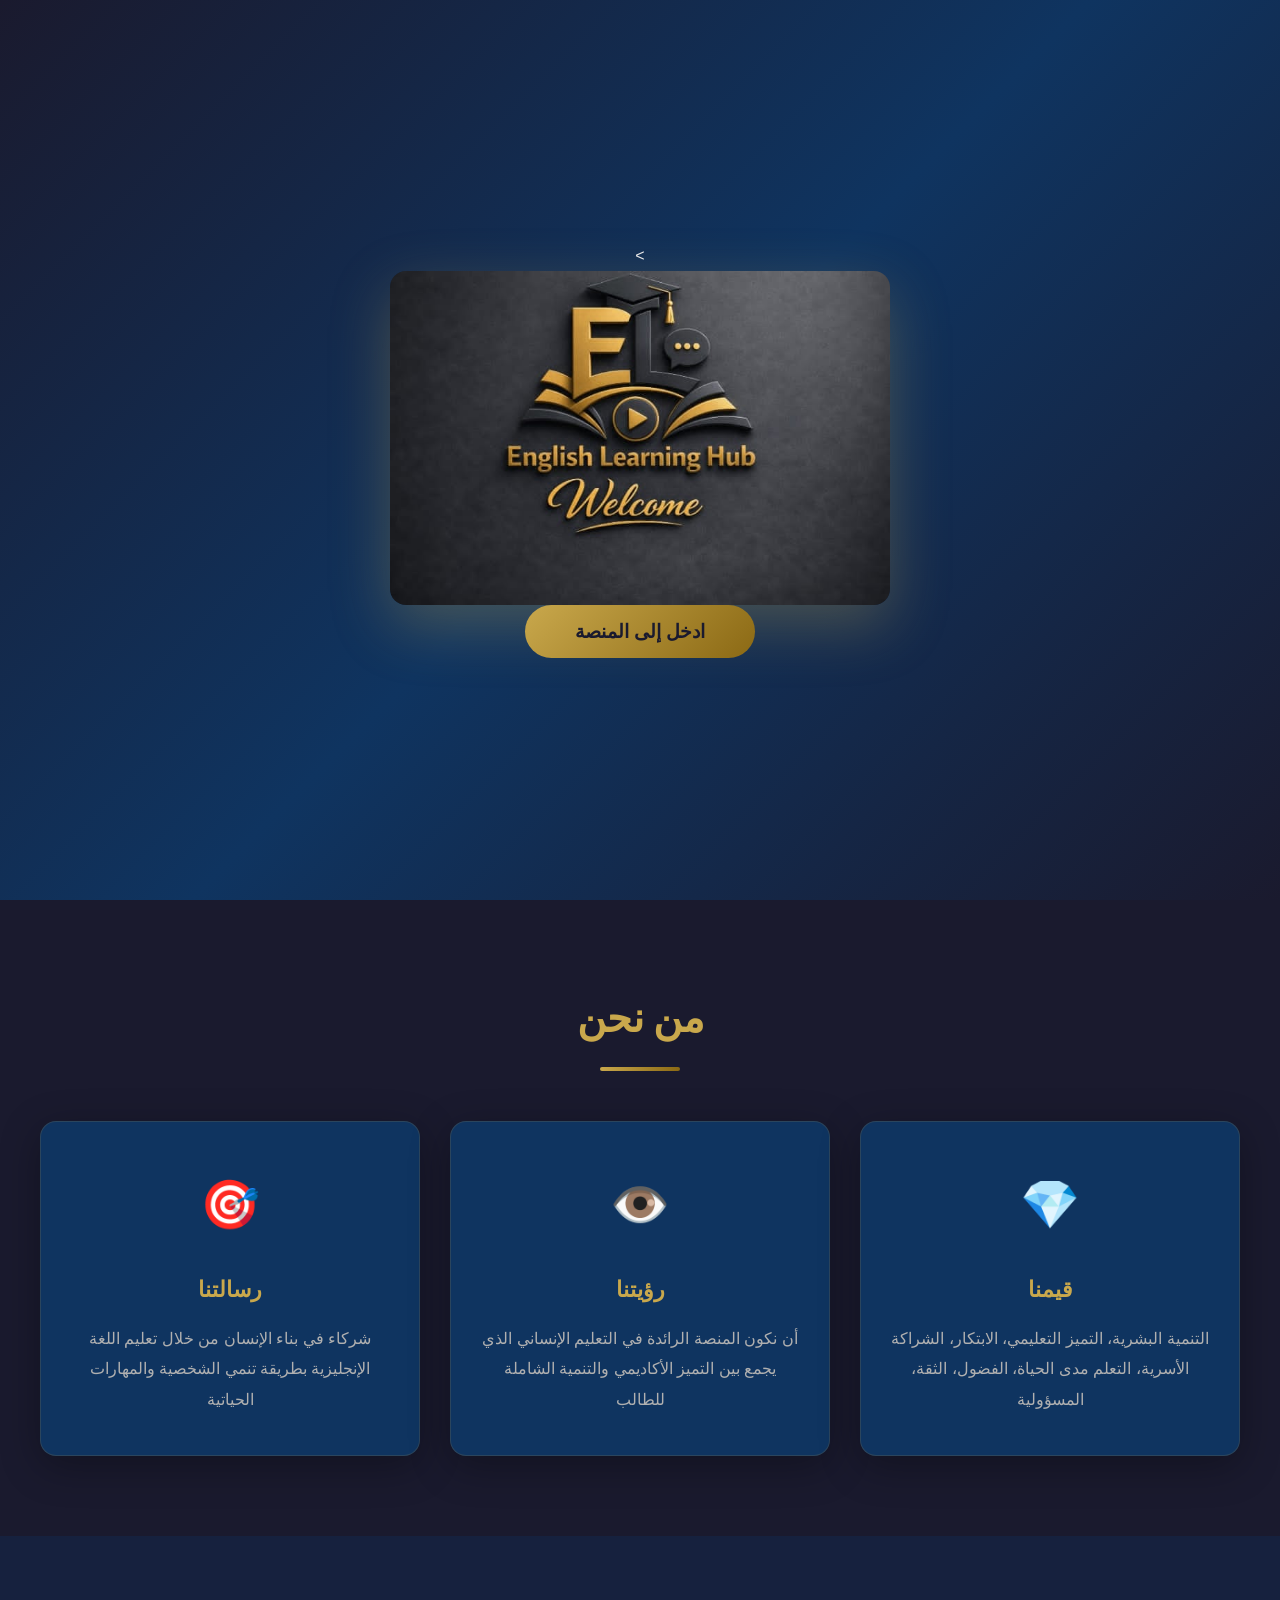
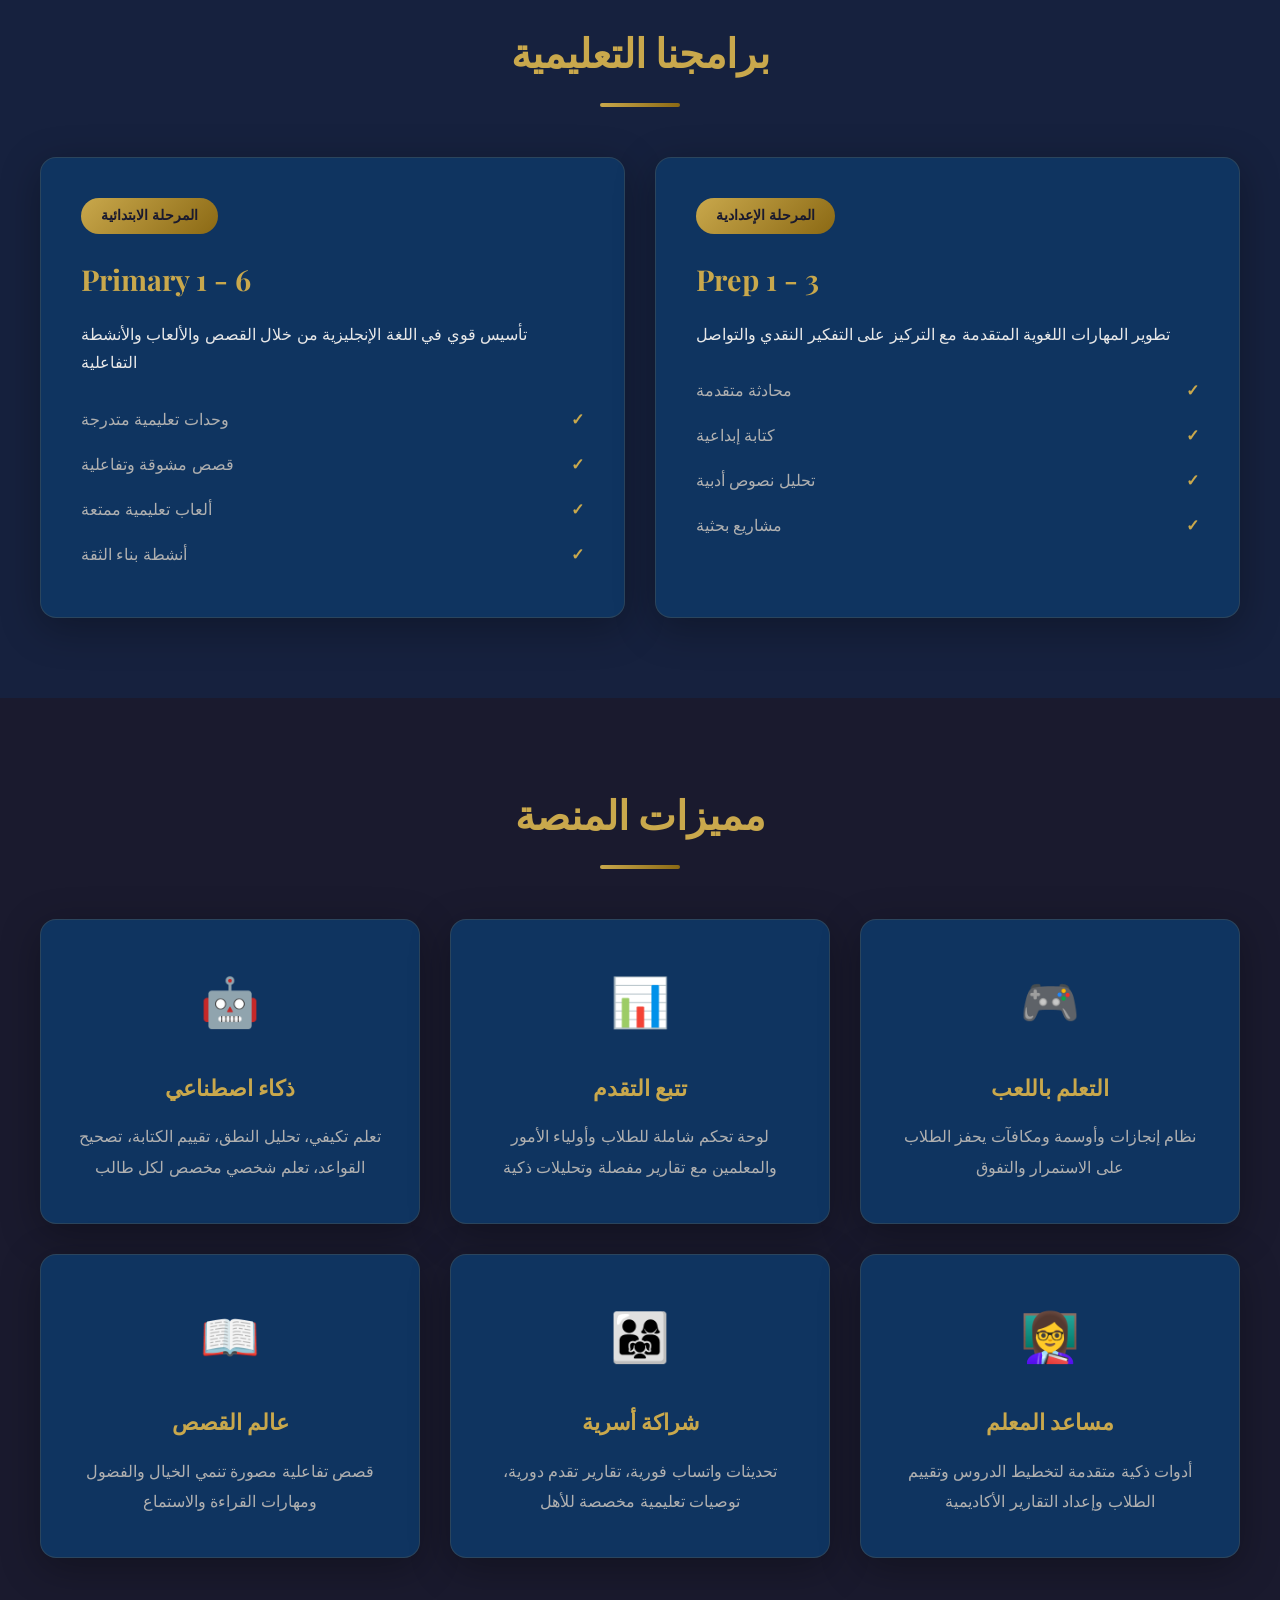
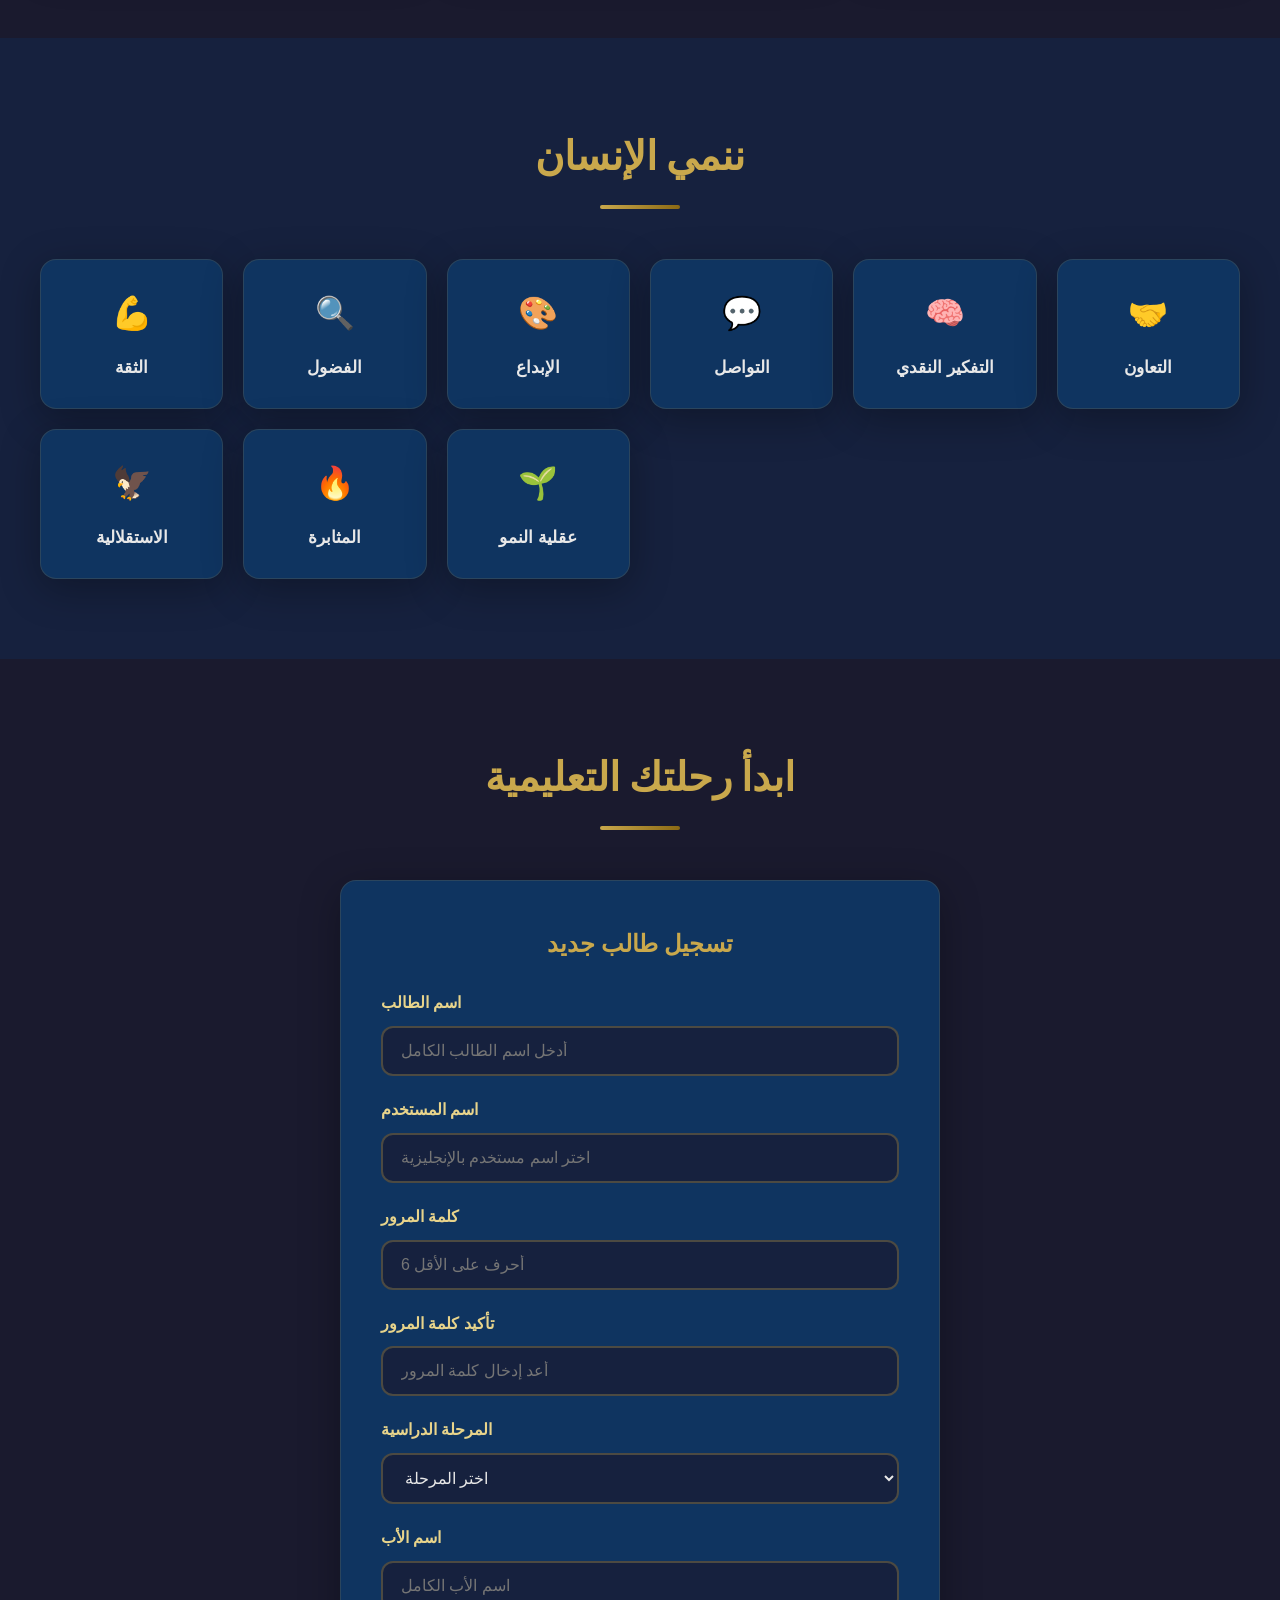
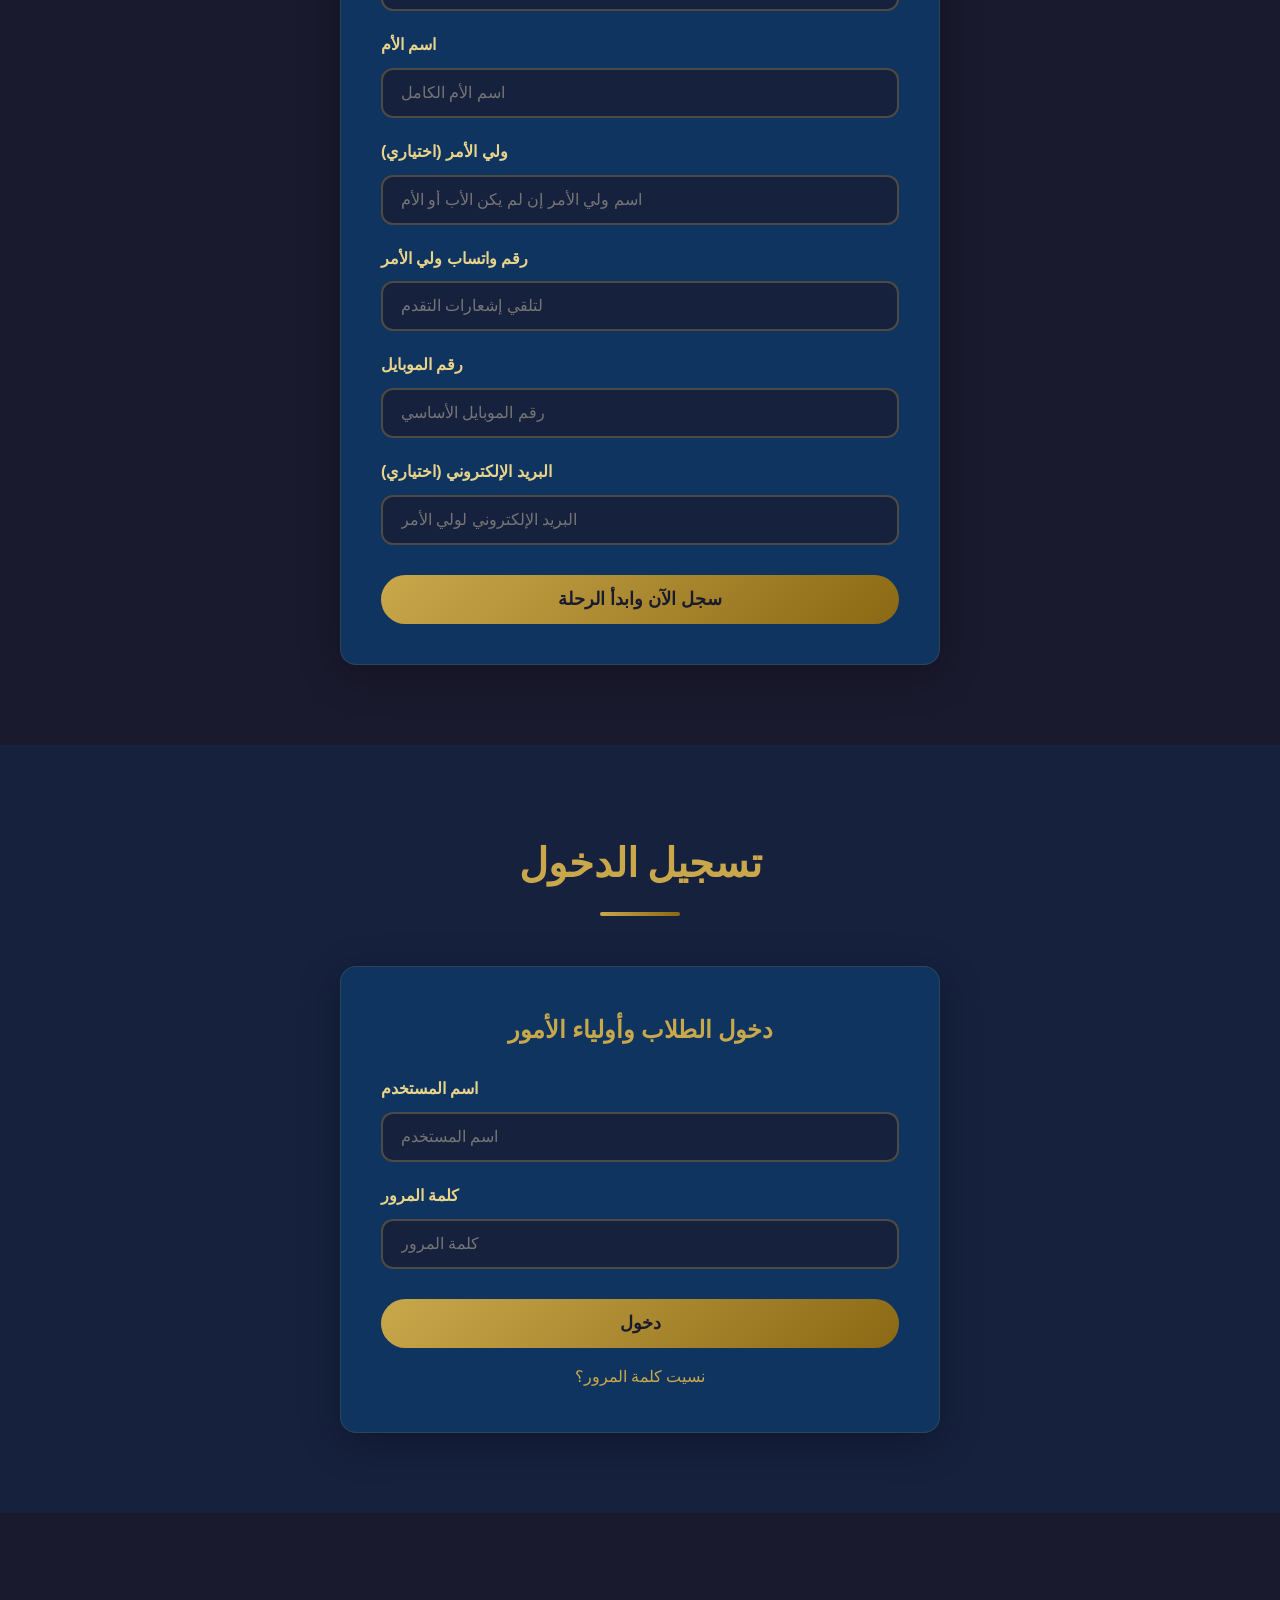
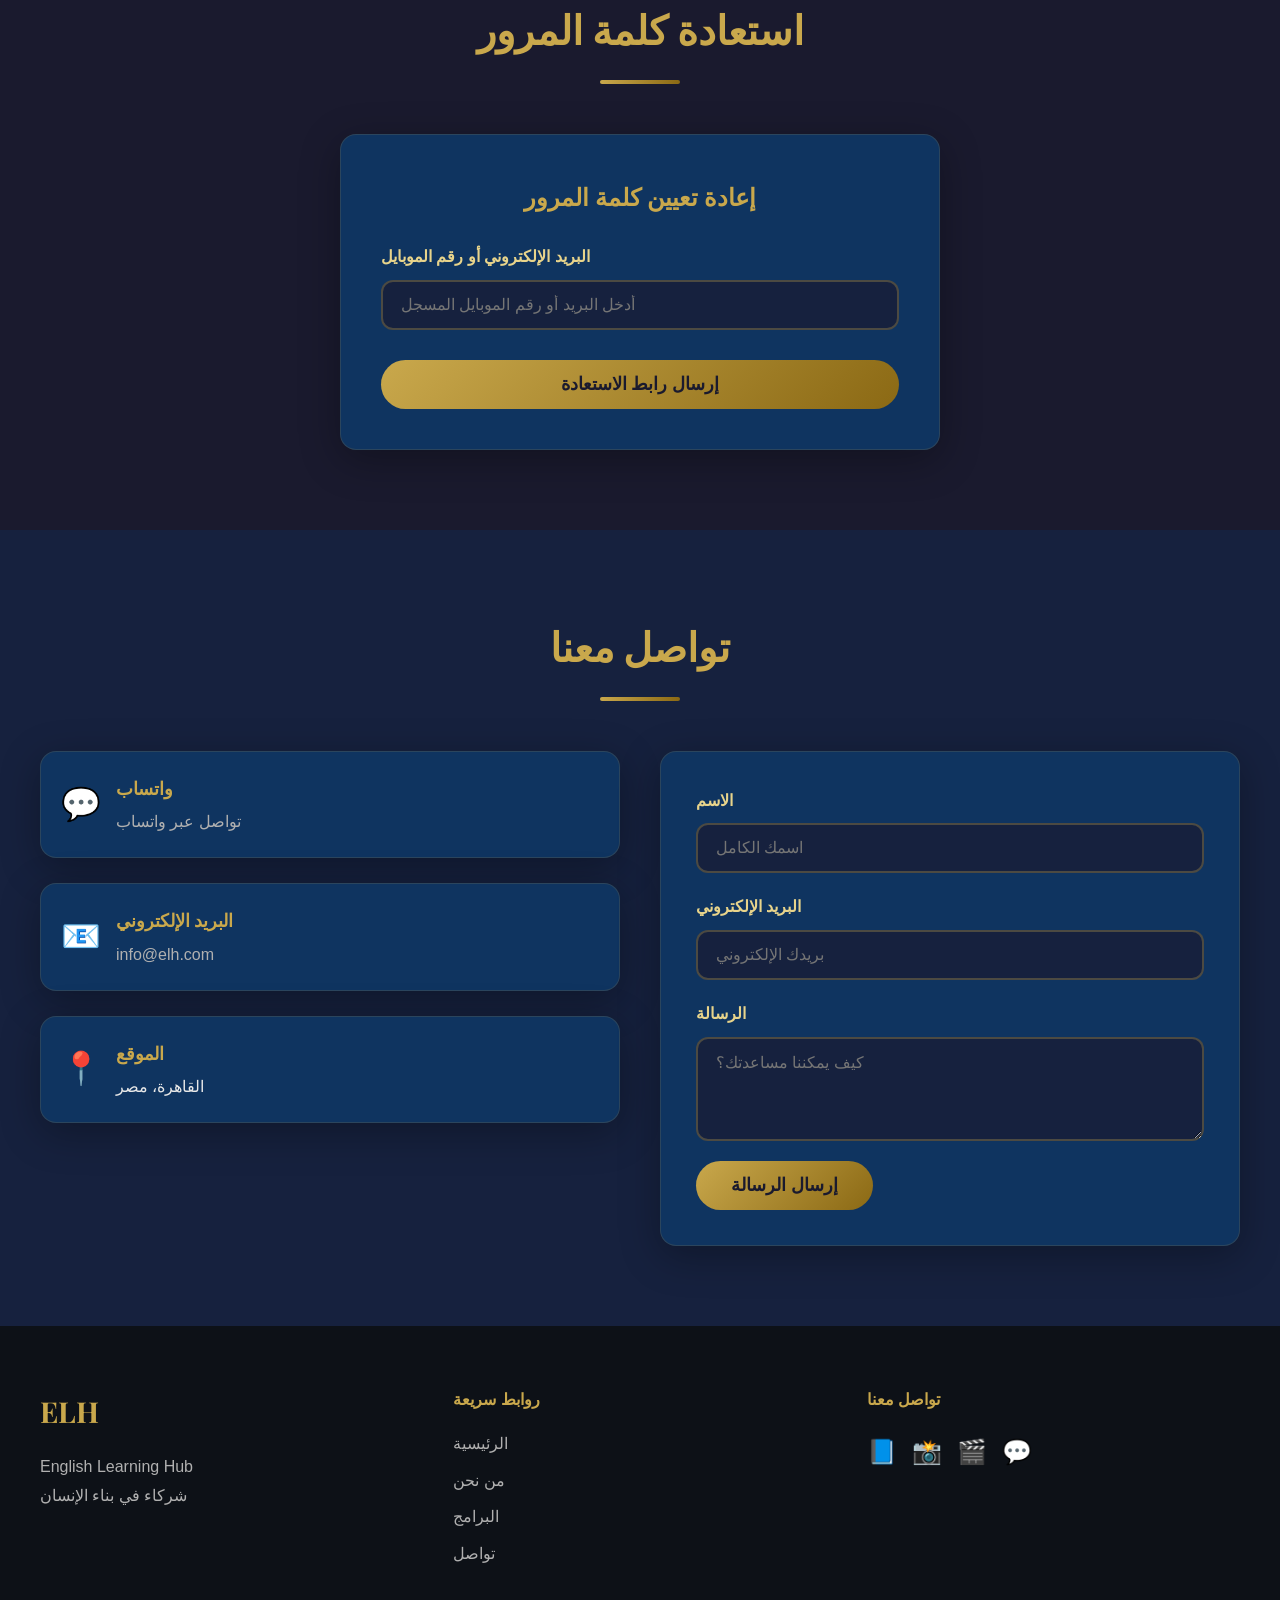
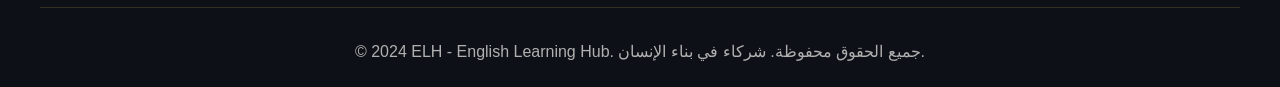
==== commit d2fdc7dd: "update" ====
--- a/index.html
+++ b/index.html
@@ -1,602 +1,1613 @@
-
-<!DOCTYPE html>
+<!<!DOCTYPE html>
 <html lang="en" data-theme="dark">
+
 <head>
-<meta charset="UTF-8">
-<meta name="viewport" content="width=device-width, initial-scale=1.0">
-<title>ELH — English Learning Hub | Partners in Building Human Beings</title>
-<meta name="description" content="ELH is a premium Human Development Platform teaching British English while building confidence, curiosity, creativity and lifelong learning for Primary & Preparatory students.">
-<link rel="preconnect" href="https://fonts.googleapis.com">
-<link href="https://fonts.googleapis.com/css2?family=Playfair+Display:ital,wght@0,600;0,800;1,600&family=Poppins:wght@300;400;500;600;700&family=Great+Vibes&display=swap" rel="stylesheet">
-<style>
-/* ============ DESIGN TOKENS ============ */
-:root{
-  --gold:#d4a437; --gold-light:#f0c96a; --gold-dark:#a87e1f;
-  --ink:#17181d; --ink-2:#1e2026; --ink-3:#26282f;
-  --paper:#f7f5f0; --paper-2:#ffffff;
-  --radius:18px; --shadow:0 20px 60px rgba(0,0,0,.35);
-  --trans:.35s cubic-bezier(.4,0,.2,1);
-}
-[data-theme="dark"]{
-  --bg:var(--ink); --bg-2:var(--ink-2); --bg-3:var(--ink-3);
-  --text:#eceaf2; --text-soft:#a7a5b2; --line:rgba(212,164,55,.22);
-}
-[data-theme="light"]{
-  --bg:var(--paper); --bg-2:var(--paper-2); --bg-3:#efece4;
-  --text:#22242c; --text-soft:#5e6070; --line:rgba(168,126,31,.28);
-}
-*{margin:0;padding:0;box-sizing:border-box}
-html{scroll-behavior:smooth}
-body{font-family:'Poppins',sans-serif;background:var(--bg);color:var(--text);line-height:1.7;transition:background var(--trans),color var(--trans);overflow-x:hidden}
-h1,h2,h3{font-family:'Playfair Display',serif;line-height:1.25}
-img{max-width:100%}
-a{color:inherit;text-decoration:none}
-button{font-family:inherit;cursor:pointer}
-:focus-visible{outline:3px solid var(--gold);outline-offset:3px;border-radius:6px}
-.skip-link{position:absolute;left:-999px;top:8px;background:var(--gold);color:#171512;padding:.6rem 1.2rem;border-radius:8px;z-index:2000;font-weight:600}
-.skip-link:focus{left:8px}
-
-/* ============ WELCOME SPLASH (from attached image) ============ */
-#welcome{
-  position:fixed;inset:0;z-index:1000;display:flex;align-items:center;justify-content:center;
-  background:
-    radial-gradient(ellipse at 50% 30%, #3a3c44 0%, #26272d 45%, #17181c 100%);
-  background-blend-mode:overlay;
-  transition:opacity .9s ease, visibility .9s;
-}
-#welcome::before{content:"";position:absolute;inset:0;opacity:.35;
-  background-image:radial-gradient(rgba(255,255,255,.05) 1px, transparent 1px);
-  background-size:4px 4px;}
-#welcome.hidden{opacity:0;visibility:hidden;pointer-events:none}
-.w-inner{text-align:center;position:relative;animation:wFade 1.4s ease both}
-@keyframes wFade{from{opacity:0;transform:translateY(26px) scale(.96)}to{opacity:1;transform:none}}
-.w-logo{position:relative;display:inline-block;margin-bottom:.6rem}
-.w-cap{font-size:2.6rem;filter:drop-shadow(0 6px 12px rgba(0,0,0,.6));display:block;margin-bottom:-.6rem;animation:capBob 3s ease-in-out infinite}
-@keyframes capBob{0%,100%{transform:translateY(0) rotate(-4deg)}50%{transform:translateY(-6px) rotate(2deg)}}
-.w-el{font-family:'Playfair Display',serif;font-weight:800;font-size:clamp(4.2rem,12vw,7rem);letter-spacing:-.02em;
-  background:linear-gradient(160deg,#f6d98a 0%,#d4a437 40%,#8f6a1a 75%,#e9c565 100%);
-  -webkit-background-clip:text;background-clip:text;color:transparent;
-  text-shadow:0 10px 30px rgba(0,0,0,.55);position:relative}
-.w-el .l-dark{background:linear-gradient(160deg,#565a63,#2d2f36 60%,#4a4d55);-webkit-background-clip:text;background-clip:text;color:transparent}
-.w-bubble{position:absolute;right:-3.4rem;top:.6rem;background:linear-gradient(160deg,#4b4e57,#2b2d34);border-radius:16px;padding:.45rem .8rem;box-shadow:0 8px 20px rgba(0,0,0,.5);display:flex;gap:.32rem;align-items:center;animation:bubblePop 1.2s .8s ease both}
-@keyframes bubblePop{from{opacity:0;transform:scale(.4)}70%{transform:scale(1.12)}to{opacity:1;transform:scale(1)}}
-.w-bubble i{width:.42rem;height:.42rem;border-radius:50%;background:var(--gold-light);display:block;animation:dotPulse 1.6s infinite}
-.w-bubble i:nth-child(2){animation-delay:.2s}.w-bubble i:nth-child(3){animation-delay:.4s}
-@keyframes dotPulse{0%,100%{opacity:.4}50%{opacity:1}}
-.w-book{display:flex;align-items:center;justify-content:center;gap:.7rem;margin:.4rem 0 1rem}
-.w-wing{width:clamp(70px,16vw,120px);height:14px;border-radius:0 100% 0 100%/0 100% 0 100%;background:linear-gradient(90deg,#8f6a1a,#f0c96a)}
-.w-wing.r{transform:scaleX(-1)}
-.w-play{width:58px;height:58px;border-radius:50%;background:radial-gradient(circle at 35% 30%,#5a5d66,#232429 70%);border:3px solid var(--gold);display:flex;align-items:center;justify-content:center;box-shadow:0 0 0 6px rgba(212,164,55,.15),0 12px 26px rgba(0,0,0,.55);animation:playGlow 2.4s ease-in-out infinite}
-@keyframes playGlow{0%,100%{box-shadow:0 0 0 6px rgba(212,164,55,.12),0 12px 26px rgba(0,0,0,.55)}50%{box-shadow:0 0 0 12px rgba(212,164,55,.06),0 12px 26px rgba(0,0,0,.55)}}
-.w-play span{width:0;height:0;border-left:18px solid var(--gold-light);border-top:11px solid transparent;border-bottom:11px solid transparent;margin-left:4px}
-.w-name{font-weight:600;font-size:clamp(1.5rem,4.5vw,2.3rem);letter-spacing:.02em;
-  background:linear-gradient(160deg,#f6d98a,#c89a2e);-webkit-background-clip:text;background-clip:text;color:transparent}
-.w-welcome{font-family:'Great Vibes',cursive;font-size:clamp(3rem,9vw,5rem);color:#e9c565;margin-top:.2rem;text-shadow:0 6px 18px rgba(0,0,0,.5);animation:wFade 1.4s .5s ease both}
-.w-underline{width:min(320px,70%);height:3px;margin:.3rem auto 2rem;border-radius:50%;background:radial-gradient(ellipse,var(--gold) 0%,transparent 75%)}
-.w-enter{background:linear-gradient(135deg,var(--gold-light),var(--gold-dark));color:#171512;border:none;font-weight:700;font-size:1.05rem;padding:1rem 3.2rem;border-radius:60px;letter-spacing:.06em;box-shadow:0 14px 34px rgba(212,164,55,.35);transition:transform var(--trans),box-shadow var(--trans);animation:wFade 1.4s .9s ease both}
-.w-enter:hover{transform:translateY(-4px) scale(1.03);box-shadow:0 20px 44px rgba(212,164,55,.5)}
-.w-tag{margin-top:1.1rem;color:#9a9caa;font-size:.85rem;letter-spacing:.28em;text-transform:uppercase;animation:wFade 1.4s 1.1s ease both}
-
-/* ============ HEADER ============ */
-header{position:sticky;top:0;z-index:500;background:color-mix(in srgb,var(--bg) 82%,transparent);backdrop-filter:blur(14px);border-bottom:1px solid var(--line)}
-.nav{max-width:1200px;margin:auto;display:flex;align-items:center;gap:1rem;padding:.8rem 1.2rem}
-.brand{display:flex;align-items:center;gap:.6rem;font-family:'Playfair Display',serif;font-weight:800;font-size:1.35rem}
-.brand .b-mark{width:44px;height:44px;border-radius:12px;display:grid;place-items:center;background:linear-gradient(150deg,#2c2e35,#17181d);border:1.5px solid var(--gold);color:var(--gold-light);font-size:1.05rem;box-shadow:0 6px 16px rgba(0,0,0,.3)}
-.brand em{font-style:normal;background:linear-gradient(150deg,var(--gold-light),var(--gold-dark));-webkit-background-clip:text;background-clip:text;color:transparent}
-nav ul{display:flex;gap:.2rem;list-style:none;margin-left:auto;flex-wrap:wrap}
-nav a{padding:.5rem .85rem;border-radius:10px;font-size:.92rem;font-weight:500;color:var(--text-soft);transition:var(--trans)}
-nav a:hover,nav a.active{color:var(--gold);background:rgba(212,164,55,.1)}
-.nav-actions{display:flex;gap:.6rem;align-items:center}
-.btn{display:inline-block;border-radius:50px;padding:.62rem 1.5rem;font-weight:600;font-size:.92rem;border:1.5px solid transparent;transition:var(--trans)}
-.btn-gold{background:linear-gradient(135deg,var(--gold-light),var(--gold-dark));color:#171512;box-shadow:0 8px 22px rgba(212,164,55,.3)}
-.btn-gold:hover{transform:translateY(-3px);box-shadow:0 14px 30px rgba(212,164,55,.45)}
-.btn-ghost{border-color:var(--gold);color:var(--gold)}
-.btn-ghost:hover{background:rgba(212,164,55,.12)}
-#themeBtn{background:none;border:1.5px solid var(--line);border-radius:50%;width:40px;height:40px;font-size:1.1rem;color:var(--text)}
-#menuBtn{display:none;background:none;border:none;font-size:1.6rem;color:var(--gold)}
-
-/* ============ SECTIONS ============ */
-section{padding:5.5rem 1.2rem}
-.wrap{max-width:1200px;margin:auto}
-.kicker{color:var(--gold);letter-spacing:.3em;text-transform:uppercase;font-size:.78rem;font-weight:600;margin-bottom:.8rem}
-.h2{font-size:clamp(1.9rem,4.5vw,2.9rem);margin-bottom:1rem}
-.lead{color:var(--text-soft);max-width:720px;font-size:1.05rem}
-.center{text-align:center}.center .lead{margin:auto}
-
-/* HERO */
-#home{padding-top:6.5rem;position:relative;overflow:hidden}
-#home::before{content:"";position:absolute;width:640px;height:640px;border-radius:50%;background:radial-gradient(circle,rgba(212,164,55,.14),transparent 65%);top:-200px;right:-160px;pointer-events:none}
-.hero-grid{display:grid;grid-template-columns:1.15fr .85fr;gap:3rem;align-items:center}
-.hero h1{font-size:clamp(2.4rem,6vw,4rem);margin:.8rem 0 1.2rem}
-.hero h1 em{font-style:normal;background:linear-gradient(150deg,var(--gold-light),var(--gold-dark));-webkit-background-clip:text;background-clip:text;color:transparent}
-.hero-cta{display:flex;gap:1rem;flex-wrap:wrap;margin-top:2rem}
-.hero-stats{display:flex;gap:2.2rem;margin-top:2.6rem;flex-wrap:wrap}
-.stat b{font-size:1.7rem;font-family:'Playfair Display',serif;color:var(--gold)}
-.stat span{display:block;color:var(--text-soft);font-size:.85rem}
-.hero-card{background:var(--bg-2);border:1px solid var(--line);border-radius:26px;padding:2rem;box-shadow:var(--shadow);position:relative}
-.hero-card::before{content:"★";position:absolute;top:-18px;right:24px;width:44px;height:44px;background:linear-gradient(135deg,var(--gold-light),var(--gold-dark));border-radius:50%;display:grid;place-items:center;color:#171512;font-size:1.2rem;box-shadow:0 10px 22px rgba(212,164,55,.4)}
-.journey-step{display:flex;gap:1rem;align-items:flex-start;padding:.9rem 0;border-bottom:1px dashed var(--line)}
-.journey-step:last-child{border:none}
-.js-num{min-width:38px;height:38px;border-radius:12px;background:rgba(212,164,55,.14);color:var(--gold);display:grid;place-items:center;font-weight:700}
-.journey-step b{display:block}.journey-step small{color:var(--text-soft)}
-
-/* CARDS GRID */
-.grid{display:grid;gap:1.4rem;margin-top:2.6rem}
-.g3{grid-template-columns:repeat(3,1fr)}.g4{grid-template-columns:repeat(4,1fr)}.g2{grid-template-columns:repeat(2,1fr)}
-.card{background:var(--bg-2);border:1px solid var(--line);border-radius:var(--radius);padding:1.8rem;transition:var(--trans)}
-.card:hover{transform:translateY(-8px);border-color:var(--gold);box-shadow:0 24px 50px rgba(0,0,0,.25)}
-.card .ico{width:54px;height:54px;border-radius:16px;background:linear-gradient(150deg,rgba(212,164,55,.22),rgba(212,164,55,.08));display:grid;place-items:center;font-size:1.5rem;margin-bottom:1.1rem}
-.card h3{font-size:1.15rem;margin-bottom:.5rem}
-.card p{color:var(--text-soft);font-size:.93rem}
-
-/* MISSION BAND */
-.band{background:linear-gradient(140deg,#23242b,#17181d);border-top:1px solid var(--line);border-bottom:1px solid var(--line);color:#eceaf2}
-[data-theme="light"] .band{background:linear-gradient(140deg,#2b2d35,#1d1e24)}
-.band .kicker{color:var(--gold-light)}
-.band .lead{color:#b9b7c4}
-.mission-quote{font-family:'Great Vibes',cursive;font-size:clamp(2.2rem,6vw,3.6rem);color:var(--gold-light);margin:1rem 0}
-
-/* PROGRAMS */
-.stage-head{display:flex;align-items:center;gap:1rem;margin-bottom:.6rem}
-.stage-head .ico{font-size:1.9rem}
-.chips{display:flex;flex-wrap:wrap;gap:.5rem;margin-top:1rem}
-.chip{background:rgba(212,164,55,.12);border:1px solid var(--line);color:var(--gold);padding:.32rem .9rem;border-radius:40px;font-size:.82rem;font-weight:600}
-
-/* TESTIMONIALS */
-.t-card{position:relative}
-.t-card::before{content:"“";position:absolute;top:.6rem;right:1.2rem;font-family:'Playfair Display',serif;font-size:4rem;color:rgba(212,164,55,.25);line-height:1}
-.t-who{display:flex;align-items:center;gap:.8rem;margin-top:1.2rem}
-.t-av{width:46px;height:46px;border-radius:50%;background:linear-gradient(135deg,var(--gold-light),var(--gold-dark));display:grid;place-items:center;color:#171512;font-weight:700}
-.t-who small{color:var(--text-soft);display:block}
-
-/* FAQ */
-details{background:var(--bg-2);border:1px solid var(--line);border-radius:14px;margin-bottom:.9rem;overflow:hidden}
-summary{padding:1.1rem 1.4rem;cursor:pointer;font-weight:600;list-style:none;display:flex;justify-content:space-between;align-items:center;gap:1rem}
-summary::-webkit-details-marker{display:none}
-summary::after{content:"+";color:var(--gold);font-size:1.4rem;transition:var(--trans)}
-details[open] summary::after{transform:rotate(45deg)}
-details p{padding:0 1.4rem 1.2rem;color:var(--text-soft);font-size:.94rem}
-
-/* FORMS */
-.form-card{background:var(--bg-2);border:1px solid var(--line);border-radius:24px;padding:2.4rem;max-width:760px;margin:2.4rem auto 0;box-shadow:var(--shadow)}
-.f-grid{display:grid;grid-template-columns:1fr 1fr;gap:1.1rem}
-.f-full{grid-column:1/-1}
-label{display:block;font-size:.85rem;font-weight:600;margin-bottom:.35rem}
-label b{color:var(--gold)}
-input,select,textarea{width:100%;padding:.8rem 1rem;border-radius:12px;border:1.5px solid var(--line);background:var(--bg);color:var(--text);font-family:inherit;font-size:.95rem;transition:var(--trans)}
-input:focus,select:focus,textarea:focus{border-color:var(--gold);outline:none;box-shadow:0 0 0 4px rgba(212,164,55,.14)}
-fieldset{border:1px dashed var(--line);border-radius:14px;padding:1rem 1.2rem}
-legend{padding:0 .6rem;font-weight:600;color:var(--gold);font-size:.88rem}
-.radio-row{display:flex;gap:1.4rem;flex-wrap:wrap}
-.radio-row label{display:flex;align-items:center;gap:.45rem;font-weight:500;margin:0}
-.radio-row input{width:auto}
-.hint{font-size:.78rem;color:var(--text-soft)}
-.success-box{display:none;text-align:center;padding:2.5rem 1rem}
-.success-box .big{font-size:3.6rem}
-.success-box h3{margin:.6rem 0}
-.wa-preview{background:rgba(37,211,102,.08);border:1px solid rgba(37,211,102,.35);border-radius:14px;padding:1.1rem 1.3rem;margin:1.4rem auto 0;max-width:420px;text-align:left;font-size:.9rem}
-.wa-preview b{color:#25d366}
-
-/* CTA */
-.cta-box{background:linear-gradient(135deg,var(--gold-light),var(--gold-dark));border-radius:28px;padding:3.4rem 2rem;text-align:center;color:#171512;position:relative;overflow:hidden}
-.cta-box::before{content:"";position:absolute;width:300px;height:300px;border-radius:50%;background:rgba(255,255,255,.18);top:-140px;left:-90px}
-.cta-box h2{font-size:clamp(1.8rem,4.5vw,2.6rem)}
-.cta-box .btn{background:#17181d;color:var(--gold-light);margin-top:1.6rem}
-
-/* FOOTER */
-footer{background:var(--bg-2);border-top:1px solid var(--line);padding:3.6rem 1.2rem 1.6rem}
-.f-cols{max-width:1200px;margin:auto;display:grid;grid-template-columns:1.4fr 1fr 1fr 1fr;gap:2.4rem}
-footer h4{font-family:'Playfair Display',serif;margin-bottom:1rem;color:var(--gold)}
-footer li{list-style:none;margin-bottom:.55rem}
-footer a{color:var(--text-soft);font-size:.92rem}
-footer a:hover{color:var(--gold)}
-.f-bottom{max-width:1200px;margin:2.6rem auto 0;padding-top:1.4rem;border-top:1px solid var(--line);display:flex;justify-content:space-between;gap:1rem;flex-wrap:wrap;color:var(--text-soft);font-size:.85rem}
-.socials{display:flex;gap:.7rem;margin-top:1rem}
-.socials a{width:38px;height:38px;border:1.5px solid var(--line);border-radius:50%;display:grid;place-items:center;font-size:1rem}
-.socials a:hover{border-color:var(--gold)}
-
-/* REVEAL ANIMATION */
-.reveal{opacity:0;transform:translateY(34px);transition:opacity .8s ease,transform .8s ease}
-.reveal.in{opacity:1;transform:none}
-
-@media(max-width:1000px){
-  .g4{grid-template-columns:repeat(2,1fr)}
-  .g3{grid-template-columns:repeat(2,1fr)}
-  .hero-grid{grid-template-columns:1fr}
-  .f-cols{grid-template-columns:1fr 1fr}
-}
-@media(max-width:640px){
-  .g3,.g4,.g2,.f-grid{grid-template-columns:1fr}
-  nav ul{display:none;position:absolute;top:100%;left:0;right:0;background:var(--bg-2);flex-direction:column;padding:1rem;border-bottom:1px solid var(--line)}
-  nav ul.open{display:flex}
-  #menuBtn{display:block}
-  .nav-actions .btn-ghost{display:none}
-  .f-cols{grid-template-columns:1fr}
-}
-@media(prefers-reduced-motion:reduce){*{animation-duration:.01ms!important;transition-duration:.01ms!important}}
-</style>
+    <meta charset="UTF-8">
+    <meta name="viewport" content="width=device-width, initial-scale=1.0">
+
+    <title>ELH — English Learning Hub</title>
+
+    <meta
+        name="description"
+        content="ELH is a Human Development Platform teaching British English while building confidence, curiosity, creativity and lifelong learning."
+    >
+
+    <link rel="preconnect" href="https://fonts.googleapis.com">
+    <link rel="preconnect" href="https://fonts.gstatic.com" crossorigin>
+
+    <link
+        href="https://fonts.googleapis.com/css2?family=Great+Vibes&family=Playfair+Display:wght@600;700;800&family=Poppins:wght@300;400;500;600;700&display=swap"
+        rel="stylesheet"
+    >
+
+    <!-- الاسم الصحيح حسب ملفك الحالي -->
+    <link rel="stylesheet" href="css/style.css">
 </head>
-<body>
-<a class="skip-link" href="#home">Skip to main content</a>
-
-<!-- ============ WELCOME SPLASH (recreated from the attached logo) ============ -->
-<div id="welcome" role="dialog" aria-label="Welcome to English Learning Hub">
-  <div class="w-inner">
-    <div class="w-logo">
-      <span class="w-cap" aria-hidden="true">🎓</span>
-      <span class="w-el">E<span class="l-dark">L</span></span>
-      <span class="w-bubble" aria-hidden="true"><i></i><i></i><i></i></span>
+    <style>
+        :root {
+            --gold: #C9A84C;
+            --gold-light: #E8D48B;
+            --gold-dark: #8B6914;
+            --radius: 16px;
+            --transition: all 0.3s ease;
+        }
+
+        [data-theme="dark"] {
+            --bg: #1a1a2e;
+            --surface: #16213e;
+            --card: #0f3460;
+            --text: #e8e8e8;
+            --text-secondary: #b0b0b0;
+            --shadow: 0 10px 40px rgba(0,0,0,0.3);
+            --nav-bg: rgba(26, 26, 46, 0.95);
+        }
+
+        [data-theme="light"] {
+            --bg: #f8f9fa;
+            --surface: #ffffff;
+            --card: #ffffff;
+            --text: #2d2d2d;
+            --text-secondary: #666666;
+            --shadow: 0 4px 20px rgba(0,0,0,0.1);
+            --nav-bg: rgba(255, 255, 255, 0.95);
+        }
+
+        * { margin: 0; padding: 0; box-sizing: border-box; }
+        html { scroll-behavior: smooth; }
+        
+        body {
+            font-family: 'Cairo', sans-serif;
+            background: var(--bg);
+            color: var(--text);
+            line-height: 1.8;
+            transition: var(--transition);
+            overflow-x: hidden;
+        }
+
+        .welcome-screen {
+            position: fixed;
+            top: 0;
+            left: 0;
+            width: 100%;
+            height: 100%;
+            z-index: 10000;
+            background: linear-gradient(135deg, #1a1a2e 0%, #0f3460 50%, #1a1a2e 100%);
+            display: flex;
+            align-items: center;
+            justify-content: center;
+            transition: opacity 0.8s ease, visibility 0.8s ease;
+        }
+
+        .welcome-screen.hidden {
+            opacity: 0;
+            visibility: hidden;
+            pointer-events: none;
+        }
+
+        .welcome-content {
+            text-align: center;
+            padding: 20px;
+            max-width: 700px;
+            width: 100%;
+        }
+
+        .welcome-image {
+            width: 100%;
+            max-width: 500px;
+            height: auto;
+            border-radius: var(--radius);
+            box-shadow: 0 20px 60px rgba(201, 168, 76, 0.3);
+            animation: welcomePulse 3s ease-in-out infinite;
+            display: block;
+            margin: 0 auto;
+        }
+
+        .welcome-image-fallback {
+            width: 200px;
+            height: 200px;
+            margin: 0 auto 20px;
+            background: linear-gradient(135deg, var(--gold), var(--gold-dark));
+            border-radius: 50%;
+            align-items: center;
+            justify-content: center;
+            font-size: 4rem;
+            box-shadow: 0 20px 60px rgba(201, 168, 76, 0.3);
+        }
+
+        @keyframes welcomePulse {
+            0%, 100% { transform: scale(1); box-shadow: 0 20px 60px rgba(201, 168, 76, 0.3); }
+            50% { transform: scale(1.03); box-shadow: 0 25px 70px rgba(201, 168, 76, 0.5); }
+        }
+
+        .welcome-overlay { margin-top: 30px; }
+
+        .welcome-title {
+            font-family: 'Playfair Display', serif;
+            font-size: 2.5rem;
+            color: var(--gold);
+            margin-bottom: 10px;
+            text-shadow: 0 2px 10px rgba(201, 168, 76, 0.5);
+            font-weight: 900;
+        }
+
+        .welcome-subtitle {
+            font-size: 1.3rem;
+            color: var(--gold-light);
+            margin-bottom: 30px;
+        }
+
+        .btn-enter {
+            background: linear-gradient(135deg, var(--gold), var(--gold-dark));
+            color: #1a1a2e;
+            border: none;
+            padding: 15px 50px;
+            font-size: 1.2rem;
+            font-weight: 700;
+            border-radius: 50px;
+            cursor: pointer;
+            transition: var(--transition);
+            font-family: 'Cairo', sans-serif;
+        }
+
+        .btn-enter:hover {
+            transform: translateY(-3px);
+            box-shadow: 0 10px 30px rgba(201, 168, 76, 0.5);
+        }
+
+        .navbar {
+            position: fixed;
+            top: 0;
+            width: 100%;
+            background: var(--nav-bg);
+            backdrop-filter: blur(20px);
+            -webkit-backdrop-filter: blur(20px);
+            z-index: 1000;
+            padding: 15px 0;
+            transition: var(--transition);
+            border-bottom: 1px solid rgba(201, 168, 76, 0.1);
+        }
+
+        .nav-container {
+            max-width: 1200px;
+            margin: 0 auto;
+            padding: 0 20px;
+            display: flex;
+            align-items: center;
+            justify-content: space-between;
+        }
+
+        .logo { cursor: pointer; }
+
+        .logo-text {
+            font-family: 'Playfair Display', serif;
+            font-size: 2rem;
+            font-weight: 900;
+            color: var(--gold);
+            text-shadow: 0 2px 10px rgba(201, 168, 76, 0.5);
+        }
+
+        .nav-links {
+            display: flex;
+            list-style: none;
+            gap: 25px;
+            align-items: center;
+        }
+
+        .nav-link {
+            color: var(--text);
+            text-decoration: none;
+            font-weight: 600;
+            transition: var(--transition);
+            position: relative;
+            font-size: 0.95rem;
+        }
+
+        .nav-link:hover { color: var(--gold); }
+
+        .nav-link::after {
+            content: '';
+            position: absolute;
+            bottom: -5px;
+            right: 0;
+            width: 0;
+            height: 2px;
+            background: var(--gold);
+            transition: var(--transition);
+        }
+
+        .nav-link:hover::after { width: 100%; }
+
+        .btn-nav {
+            background: linear-gradient(135deg, var(--gold), var(--gold-dark));
+            color: #1a1a2e !important;
+            padding: 8px 20px;
+            border-radius: 25px;
+            font-weight: 700;
+        }
+
+        .btn-nav::after { display: none; }
+
+        .nav-actions {
+            display: flex;
+            align-items: center;
+            gap: 10px;
+        }
+
+        .theme-toggle {
+            background: none;
+            border: 2px solid var(--gold);
+            border-radius: 50%;
+            width: 40px;
+            height: 40px;
+            cursor: pointer;
+            font-size: 1.2rem;
+            display: flex;
+            align-items: center;
+            justify-content: center;
+            transition: var(--transition);
+        }
+
+        .theme-toggle:hover {
+            background: var(--gold);
+            transform: rotate(180deg);
+        }
+
+        .menu-toggle {
+            display: none;
+            flex-direction: column;
+            gap: 5px;
+            background: none;
+            border: none;
+            cursor: pointer;
+            padding: 5px;
+        }
+
+        .menu-toggle span {
+            width: 25px;
+            height: 3px;
+            background: var(--gold);
+            border-radius: 3px;
+            transition: var(--transition);
+        }
+
+        .hero {
+            min-height: 100vh;
+            display: flex;
+            align-items: center;
+            justify-content: center;
+            padding: 120px 20px 60px;
+            position: relative;
+            overflow: hidden;
+        }
+
+        .hero::before {
+            content: '';
+            position: absolute;
+            top: -50%;
+            right: -50%;
+            width: 100%;
+            height: 100%;
+            background: radial-gradient(circle, rgba(201, 168, 76, 0.08) 0%, transparent 70%);
+            animation: float 6s ease-in-out infinite;
+        }
+
+        @keyframes float {
+            0%, 100% { transform: translate(0, 0); }
+            50% { transform: translate(-30px, 30px); }
+        }
+
+        .hero-content {
+            max-width: 700px;
+            text-align: center;
+            z-index: 1;
+        }
+
+        .hero-title {
+            font-family: 'Playfair Display', serif;
+            font-size: 3.5rem;
+            color: var(--gold);
+            margin-bottom: 15px;
+            text-shadow: 0 4px 20px rgba(201, 168, 76, 0.4);
+            animation: fadeInUp 1s ease;
+        }
+
+        .hero-subtitle {
+            font-size: 1.5rem;
+            color: var(--gold-light);
+            margin-bottom: 20px;
+            animation: fadeInUp 1s ease 0.2s both;
+        }
+
+        .hero-desc {
+            font-size: 1.1rem;
+            margin-bottom: 30px;
+            opacity: 0.9;
+            animation: fadeInUp 1s ease 0.4s both;
+            line-height: 2;
+        }
+
+        .hero-buttons {
+            display: flex;
+            gap: 15px;
+            justify-content: center;
+            flex-wrap: wrap;
+            animation: fadeInUp 1s ease 0.6s both;
+        }
+
+        @keyframes fadeInUp {
+            from { opacity: 0; transform: translateY(30px); }
+            to { opacity: 1; transform: translateY(0); }
+        }
+
+        .btn-primary {
+            background: linear-gradient(135deg, var(--gold), var(--gold-dark));
+            color: #1a1a2e;
+            border: none;
+            padding: 14px 35px;
+            font-size: 1.1rem;
+            font-weight: 700;
+            border-radius: 50px;
+            cursor: pointer;
+            text-decoration: none;
+            display: inline-block;
+            transition: var(--transition);
+            font-family: 'Cairo', sans-serif;
+        }
+
+        .btn-primary:hover {
+            transform: translateY(-3px);
+            box-shadow: 0 10px 30px rgba(201, 168, 76, 0.4);
+        }
+
+        .btn-secondary {
+            background: transparent;
+            color: var(--gold);
+            border: 2px solid var(--gold);
+            padding: 12px 33px;
+            font-size: 1.1rem;
+            font-weight: 700;
+            border-radius: 50px;
+            cursor: pointer;
+            text-decoration: none;
+            display: inline-block;
+            transition: var(--transition);
+            font-family: 'Cairo', sans-serif;
+        }
+
+        .btn-secondary:hover {
+            background: var(--gold);
+            color: #1a1a2e;
+            transform: translateY(-3px);
+        }
+
+        .hero-visual {
+            position: absolute;
+            width: 100%;
+            height: 100%;
+            top: 0;
+            left: 0;
+            pointer-events: none;
+        }
+
+        .floating-card {
+            position: absolute;
+            background: var(--card);
+            padding: 15px 25px;
+            border-radius: var(--radius);
+            box-shadow: var(--shadow);
+            font-weight: 600;
+            font-size: 0.9rem;
+            border: 1px solid rgba(201, 168, 76, 0.3);
+            animation: floatCard 4s ease-in-out infinite;
+        }
+
+        .card-1 { top: 20%; right: 10%; animation-delay: 0s; }
+        .card-2 { top: 50%; left: 5%; animation-delay: 1s; }
+        .card-3 { bottom: 20%; right: 15%; animation-delay: 2s; }
+
+        @keyframes floatCard {
+            0%, 100% { transform: translateY(0); }
+            50% { transform: translateY(-15px); }
+        }
+
+        .section { padding: 80px 20px; }
+        .section-alt { background: var(--surface); }
+
+        .container {
+            max-width: 1200px;
+            margin: 0 auto;
+        }
+
+        .section-title {
+            font-family: 'Playfair Display', serif;
+            font-size: 2.5rem;
+            color: var(--gold);
+            text-align: center;
+            margin-bottom: 50px;
+            position: relative;
+        }
+
+        .section-title::after {
+            content: '';
+            display: block;
+            width: 80px;
+            height: 4px;
+            background: linear-gradient(90deg, var(--gold), var(--gold-dark));
+            margin: 15px auto 0;
+            border-radius: 2px;
+        }
+   </style>
+       <style>
+        .about-grid, .features-grid {
+            display: grid;
+            grid-template-columns: repeat(auto-fit, minmax(300px, 1fr));
+            gap: 30px;
+        }
+
+        .about-card, .feature-card {
+            background: var(--card);
+            padding: 40px 30px;
+            border-radius: var(--radius);
+            text-align: center;
+            box-shadow: var(--shadow);
+            transition: var(--transition);
+            border: 1px solid rgba(201, 168, 76, 0.15);
+        }
+
+        .about-card:hover, .feature-card:hover {
+            transform: translateY(-10px);
+            border-color: var(--gold);
+        }
+
+        .about-card .icon, .feature-icon {
+            font-size: 3rem;
+            margin-bottom: 20px;
+        }
+
+        .about-card h3, .feature-card h3 {
+            color: var(--gold);
+            font-size: 1.4rem;
+            margin-bottom: 15px;
+        }
+
+        .about-card p, .feature-card p {
+            color: var(--text-secondary);
+            line-height: 1.9;
+        }
+
+        .programs-grid {
+            display: grid;
+            grid-template-columns: repeat(auto-fit, minmax(350px, 1fr));
+            gap: 30px;
+        }
+
+        .program-card {
+            background: var(--card);
+            padding: 40px;
+            border-radius: var(--radius);
+            box-shadow: var(--shadow);
+            transition: var(--transition);
+            border: 1px solid rgba(201, 168, 76, 0.15);
+        }
+
+        .program-card:hover {
+            transform: translateY(-10px);
+            border-color: var(--gold);
+        }
+
+        .program-badge {
+            display: inline-block;
+            background: linear-gradient(135deg, var(--gold), var(--gold-dark));
+            color: #1a1a2e;
+            padding: 5px 20px;
+            border-radius: 20px;
+            font-weight: 700;
+            font-size: 0.9rem;
+            margin-bottom: 20px;
+        }
+
+        .program-card h3 {
+            font-size: 1.8rem;
+            color: var(--gold);
+            margin-bottom: 15px;
+        }
+
+        .program-features {
+            list-style: none;
+            margin-top: 20px;
+        }
+
+        .program-features li {
+            padding: 8px 0;
+            padding-right: 25px;
+            position: relative;
+            color: var(--text-secondary);
+        }
+
+        .program-features li::before {
+            content: '✓';
+            position: absolute;
+            right: 0;
+            color: var(--gold);
+            font-weight: 700;
+        }
+
+        .development-grid {
+            display: grid;
+            grid-template-columns: repeat(auto-fit, minmax(180px, 1fr));
+            gap: 20px;
+        }
+
+        .dev-item {
+            background: var(--card);
+            padding: 25px;
+            border-radius: var(--radius);
+            text-align: center;
+            font-weight: 700;
+            font-size: 1.05rem;
+            box-shadow: var(--shadow);
+            transition: var(--transition);
+            border: 1px solid rgba(201, 168, 76, 0.15);
+        }
+
+        .dev-item:hover {
+            transform: scale(1.05);
+            border-color: var(--gold);
+        }
+
+        .dev-icon {
+            font-size: 2rem;
+            display: block;
+            margin-bottom: 10px;
+        }
+
+        .form-container {
+            max-width: 600px;
+            margin: 0 auto;
+        }
+
+        .auth-form {
+            background: var(--card);
+            padding: 40px;
+            border-radius: var(--radius);
+            box-shadow: var(--shadow);
+            border: 1px solid rgba(201, 168, 76, 0.15);
+        }
+
+        .auth-form h3 {
+            color: var(--gold);
+            font-size: 1.5rem;
+            margin-bottom: 25px;
+            text-align: center;
+        }
+
+        .form-group { margin-bottom: 20px; }
+
+        .form-group label {
+            display: block;
+            margin-bottom: 8px;
+            font-weight: 600;
+            color: var(--gold-light);
+        }
+
+        .form-group input,
+        .form-group select,
+        .form-group textarea {
+            width: 100%;
+            padding: 14px 18px;
+            border: 2px solid rgba(201, 168, 76, 0.3);
+            border-radius: 12px;
+            background: var(--surface);
+            color: var(--text);
+            font-size: 1rem;
+            font-family: 'Cairo', sans-serif;
+            transition: var(--transition);
+        }
+
+        .form-group input:focus,
+        .form-group select:focus,
+        .form-group textarea:focus {
+            outline: none;
+            border-color: var(--gold);
+            box-shadow: 0 0 0 3px rgba(201, 168, 76, 0.2);
+        }
+
+        .btn-full { width: 100%; margin-top: 10px; }
+
+        .form-link {
+            display: block;
+            text-align: center;
+            margin-top: 15px;
+            color: var(--gold);
+            text-decoration: none;
+        }
+
+        .form-link:hover { text-decoration: underline; }
+
+        .modal-overlay {
+            position: fixed;
+            top: 0;
+            left: 0;
+            width: 100%;
+            height: 100%;
+            background: rgba(0,0,0,0.85);
+            display: flex;
+            align-items: center;
+            justify-content: center;
+            z-index: 9999;
+        }
+
+        .success-modal {
+            background: var(--card);
+            padding: 50px;
+            border-radius: var(--radius);
+            text-align: center;
+            max-width: 450px;
+            width: 90%;
+            border: 2px solid var(--gold);
+        }
+
+        .success-icon { font-size: 4rem; margin-bottom: 20px; }
+
+        .success-modal h2 {
+            color: var(--gold);
+            margin-bottom: 15px;
+            font-size: 1.6rem;
+        }
+
+        .loading-spinner {
+            width: 40px;
+            height: 40px;
+            border: 4px solid rgba(201, 168, 76, 0.3);
+            border-top-color: var(--gold);
+            border-radius: 50%;
+            animation: spin 1s linear infinite;
+            margin: 20px auto;
+        }
+
+        @keyframes spin { to { transform: rotate(360deg); } }
+
+        .test-container {
+            max-width: 700px;
+            margin: 0 auto;
+            background: var(--card);
+            padding: 40px;
+            border-radius: var(--radius);
+            box-shadow: var(--shadow);
+            border: 1px solid rgba(201, 168, 76, 0.15);
+        }
+
+        .test-container h3 {
+            color: var(--gold);
+            margin-bottom: 15px;
+            font-size: 1.4rem;
+        }
+
+        .test-progress { margin-bottom: 30px; }
+
+        .progress-bar {
+            width: 100%;
+            height: 8px;
+            background: rgba(201, 168, 76, 0.2);
+            border-radius: 4px;
+            overflow: hidden;
+            margin-bottom: 10px;
+        }
+
+        .progress-fill {
+            height: 100%;
+            background: linear-gradient(90deg, var(--gold), var(--gold-dark));
+            border-radius: 4px;
+            transition: width 0.5s ease;
+            width: 0%;
+        }
+
+        .question-card h3 {
+            font-size: 1.2rem;
+            margin-bottom: 25px;
+            color: var(--text);
+            line-height: 1.8;
+        }
+
+        .options {
+            display: flex;
+            flex-direction: column;
+            gap: 12px;
+        }
+
+        .option-btn {
+            padding: 15px 20px;
+            background: var(--surface);
+            border: 2px solid rgba(201, 168, 76, 0.3);
+            border-radius: 12px;
+            cursor: pointer;
+            text-align: right;
+            font-size: 1rem;
+            font-family: 'Cairo', sans-serif;
+            color: var(--text);
+            transition: var(--transition);
+        }
+
+        .option-btn:hover {
+            border-color: var(--gold);
+            background: rgba(201, 168, 76, 0.1);
+        }
+
+        .option-btn:disabled { cursor: not-allowed; opacity: 0.7; }
+
+        .option-btn.correct {
+            border-color: #4CAF50;
+            background: rgba(76, 175, 80, 0.2);
+        }
+
+        .option-btn.wrong {
+            border-color: #f44336;
+            background: rgba(244, 67, 54, 0.2);
+        }
+
+        .result-card {
+            text-align: center;
+            padding: 20px;
+        }
+
+        .result-level {
+            font-size: 2rem;
+            font-weight: 900;
+            color: var(--gold);
+            margin: 20px 0;
+        }
+
+        .contact-grid {
+            display: grid;
+            grid-template-columns: 1fr 1fr;
+            gap: 40px;
+            align-items: start;
+        }
+
+        .contact-info {
+            display: flex;
+            flex-direction: column;
+            gap: 25px;
+        }
+
+        .contact-item {
+            display: flex;
+            align-items: center;
+            gap: 15px;
+            background: var(--card);
+            padding: 20px;
+            border-radius: var(--radius);
+            box-shadow: var(--shadow);
+            border: 1px solid rgba(201, 168, 76, 0.15);
+        }
+
+        .contact-icon { font-size: 2rem; }
+
+        .contact-item h3 {
+            color: var(--gold);
+            margin-bottom: 5px;
+            font-size: 1.1rem;
+        }
+
+        .contact-item a {
+            color: var(--text-secondary);
+            text-decoration: none;
+        }
+
+        .contact-item a:hover { color: var(--gold); }
+
+        .contact-form {
+            background: var(--card);
+            padding: 35px;
+            border-radius: var(--radius);
+            box-shadow: var(--shadow);
+            border: 1px solid rgba(201, 168, 76, 0.15);
+        }
+
+        .footer {
+            background: #0d1117;
+            padding: 60px 20px 20px;
+            color: #b0b0b0;
+        }
+
+        .footer-grid {
+            display: grid;
+            grid-template-columns: repeat(auto-fit, minmax(250px, 1fr));
+            gap: 40px;
+            max-width: 1200px;
+            margin: 0 auto;
+        }
+
+        .footer-col h3 {
+            color: var(--gold);
+            font-size: 1.8rem;
+            margin-bottom: 15px;
+        }
+
+        .footer-col h4 {
+            color: var(--gold);
+            margin-bottom: 15px;
+        }
+
+        .footer-col ul { list-style: none; }
+        .footer-col ul li { margin-bottom: 8px; }
+
+        .footer-col ul li a {
+            color: #b0b0b0;
+            text-decoration: none;
+            transition: var(--transition);
+        }
+
+        .footer-col ul li a:hover { color: var(--gold); }
+
+        .social-links {
+            display: flex;
+            gap: 15px;
+            font-size: 1.5rem;
+        }
+
+        .social-links a {
+            text-decoration: none;
+            transition: var(--transition);
+        }
+
+        .social-links a:hover { transform: scale(1.2); }
+
+        .footer-bottom {
+            text-align: center;
+            padding-top: 30px;
+            margin-top: 30px;
+            border-top: 1px solid rgba(201, 168, 76, 0.2);
+            max-width: 1200px;
+            margin-left: auto;
+            margin-right: auto;
+        }
+
+        @media (max-width: 768px) {
+            .nav-links {
+                display: none;
+                position: absolute;
+                top: 100%;
+                right: 0;
+                width: 100%;
+                background: var(--surface);
+                flex-direction: column;
+                padding: 20px;
+                box-shadow: var(--shadow);
+                border-top: 2px solid rgba(201, 168, 76, 0.2);
+            }
+            .nav-links.active { display: flex; }
+            .menu-toggle { display: flex; }
+            .hero-title { font-size: 2.2rem; }
+            .hero-subtitle { font-size: 1.2rem; }
+            .section-title { font-size: 1.8rem; }
+            .contact-grid { grid-template-columns: 1fr; }
+            .welcome-title { font-size: 1.8rem; }
+            .floating-card { display: none; }
+            .auth-form { padding: 25px; }
+            .test-container { padding: 25px; }
+        }
+
+        @media (max-width: 480px) {
+            .hero-title { font-size: 1.8rem; }
+            .hero-buttons { flex-direction: column; align-items: center; }
+            .programs-grid { grid-template-columns: 1fr; }
+            .features-grid { grid-template-columns: 1fr; }
+            .development-grid { grid-template-columns: repeat(2, 1fr); }
+        }
+
+        @media (prefers-reduced-motion: reduce) {
+            * {
+                animation-duration: 0.01ms !important;
+                transition-duration: 0.01ms !important;
+            }
+        }
+
+        :focus-visible {
+            outline: 3px solid var(--gold);
+            outline-offset: 3px;
+        }
+
+        ::-webkit-scrollbar { width: 8px; }
+        ::-webkit-scrollbar-track { background: var(--bg); }
+        ::-webkit-scrollbar-thumb { background: var(--gold); border-radius: 4px; }
+    </style>
+</head><body>
+
+    <!-- شاشة الترحيب -->
+    <div id="welcomeScreen" class="welcome-screen" role="dialog" aria-label="شاشة الترحيب">
+        <div class="welcome-content">
+            <<img
+    class="welcome-image"
+    src="assets/ELH.welcome.jpg"
+    alt="Welcome to English Learning Hub"
+    width="720"
+    height="480"
+    fetchpriority="high"
+>
+                <button class="btn-enter" onclick="enterSite()">ادخل إلى المنصة</button>
+            </div>
+        </div>
     </div>
-    <div class="w-book" aria-hidden="true">
-      <span class="w-wing"></span>
-      <span class="w-play"><span></span></span>
-      <span class="w-wing r"></span>
-    </div>
-    <div class="w-name">English Learning Hub</div>
-    <div class="w-welcome">Welcome</div>
-    <div class="w-underline" aria-hidden="true"></div>
-    <button class="w-enter" id="enterBtn">Begin Your Journey ✨</button>
-    <p class="w-tag">Partners in Building Human Beings</p>
-  </div>
-</div>
-
-<!-- ============ HEADER ============ -->
-<header>
-  <div class="nav">
-    <a class="brand" href="#home" aria-label="ELH home">
-      <span class="b-mark">EL</span><span><em>ELH</em></span>
-    </a>
-    <nav aria-label="Main navigation">
-      <button id="menuBtn" aria-label="Toggle menu" aria-expanded="false">☰</button>
-      <ul id="navList">
-        <li><a href="#home" class="active">Home</a></li>
-        <li><a href="#about">About</a></li>
-        <li><a href="#programs">Programs</a></li>
-        <li><a href="#experiences">Experiences</a></li>
-        <li><a href="#ai">AI Technology</a></li>
-        <li><a href="#human">Human Development</a></li>
-        <li><a href="#faq">FAQ</a></li>
-        <li><a href="#contact">Contact</a></li>
-      </ul>
+
+    <!-- شريط التنقل -->
+    <nav class="navbar" id="navbar" role="navigation" aria-label="التنقل الرئيسي">
+        <div class="nav-container">
+            <div class="logo">
+                <span class="logo-text">ELH</span>
+            </div>
+            <ul class="nav-links" id="navLinks">
+                <li><a href="#home" class="nav-link">الرئيسية</a></li>
+                <li><a href="#about" class="nav-link">من نحن</a></li>
+                <li><a href="#programs" class="nav-link">البرامج</a></li>
+                <li><a href="#features" class="nav-link">المميزات</a></li>
+                <li><a href="#contact" class="nav-link">تواصل</a></li>
+                <li><a href="#login" class="nav-link btn-nav">تسجيل الدخول</a></li>
+            </ul>
+            <div class="nav-actions">
+                <button class="theme-toggle" onclick="toggleTheme()" aria-label="تبديل الوضع">
+                    <span class="theme-icon">🌙</span>
+                </button>
+                <button class="menu-toggle" onclick="toggleMenu()" aria-label="القائمة" aria-expanded="false">
+                    <span></span><span></span><span></span>
+                </button>
+            </div>
+        </div>
     </nav>
-    <div class="nav-actions">
-      <button id="themeBtn" aria-label="Toggle dark / light mode">🌙</button>
-      <a class="btn btn-ghost" href="#register">Log In</a>
-      <a class="btn btn-gold" href="#register">Register Free</a>
-    </div>
-  </div>
-</header>
-
-<main>
-<!-- ============ HERO ============ -->
-<section id="home">
-  <div class="wrap hero-grid">
-    <div class="hero">
-      <p class="kicker">English Learning Hub · British English</p>
-      <h1>Every Child Is the <em>Hero</em> of Their Own Learning Journey</h1>
-      <p class="lead">ELH is more than an English platform — it is a Human Development Platform that builds confidence, curiosity, creativity, communication, critical thinking and resilience for students from Primary 1 to Prep 3.</p>
-      <div class="hero-cta">
-        <a class="btn btn-gold" href="#register">Start Free — Take the Placement Test</a>
-        <a class="btn btn-ghost" href="#about">Discover Our Philosophy</a>
-      </div>
-      <div class="hero-stats">
-        <div class="stat"><b>9</b><span>Educational Grades</span></div>
-        <div class="stat"><b>British</b><span>English Curriculum</span></div>
-        <div class="stat"><b>AI</b><span>Adaptive Learning</span></div>
-        <div class="stat"><b>3</b><span>Dashboards: Student · Parent · Teacher</span></div>
-      </div>
-    </div>
-    <aside class="hero-card" aria-label="The student journey">
-      <h3 style="margin-bottom:1rem">🗺️ The Student Journey</h3>
-      <div class="journey-step"><span class="js-num">1</span><div><b>Register in Minutes</b><small>A warm welcome for the student and family.</small></div></div>
-      <div class="journey-step"><span class="js-num">2</span><div><b>Smart Placement Test</b><small>AI discovers each child's true starting point.</small></div></div>
-      <div class="journey-step"><span class="js-num">3</span><div><b>Personal Learning Path</b><small>Units, stories, games and activities — adapted daily.</small></div></div>
-      <div class="journey-step"><span class="js-num">4</span><div><b>Grow &amp; Celebrate</b><small>Achievements, badges and real human development.</small></div></div>
-    </aside>
-  </div>
-</section>
-
-<!-- ============ MISSION / VISION ============ -->
-<section class="band" aria-labelledby="missionTitle">
-  <div class="wrap center reveal">
-    <p class="kicker">Our Mission</p>
-    <h2 class="h2" id="missionTitle">Partners in Building Human Beings</h2>
-    <p class="mission-quote">We don't just teach English — we grow people.</p>
-    <p class="lead">Our vision is a generation of Egyptian learners who speak English confidently, think critically, create bravely, and never stop learning. Every lesson, story and game at ELH is designed by learning science to develop the whole child.</p>
-  </div>
-</section>
-
-<!-- ============ WHY ELH ============ -->
-<section id="about" aria-labelledby="whyTitle">
-  <div class="wrap center reveal">
-    <p class="kicker">Why ELH</p>
-    <h2 class="h2" id="whyTitle">A Premium Education Built on Science</h2>
-    <p class="lead">Every decision at ELH follows the latest international research in learning science, cognitive psychology, child development, motivation theory, gamification and AI in education.</p>
-  </div>
-  <div class="wrap grid g4">
-    <div class="card reveal"><div class="ico">🧠</div><h3>Learning Science</h3><p>Spaced repetition, retrieval practice and mastery learning built into every unit and lesson.</p></div>
-    <div class="card reveal"><div class="ico">🤖</div><h3>AI-Personalised</h3><p>An adaptive engine that understands each child's pace, strengths and needs — and adjusts in real time.</p></div>
-    <div class="card reveal"><div class="ico">👨‍👩‍👧</div><h3>Family Partnership</h3><p>Parents receive clear progress reports and WhatsApp updates. Learning becomes a family journey.</p></div>
-    <div class="card reveal"><div class="ico">🌍</div><h3>International Quality</h3><p>British English curriculum with world-class design, accessibility and safety standards.</p></div>
-  </div>
-</section>
-
-<!-- ============ LEARNING PHILOSOPHY / ELH FAMILY ============ -->
-<section class="band" aria-labelledby="philTitle">
-  <div class="wrap center reveal">
-    <p class="kicker">Learning Philosophy · The ELH Family</p>
-    <h2 class="h2" id="philTitle">One Ecosystem — Student, Parent, Teacher</h2>
-  </div>
-  <div class="wrap grid g3" id="experiences">
-    <div class="card reveal"><div class="ico">🎒</div><h3>Student Experience</h3>
-      <p>A magical learning journey: adaptive lessons, a Story Universe, games, achievements, a smart placement test and a personal dashboard with learning analytics.</p>
-      <div class="chips"><span class="chip">Stories</span><span class="chip">Games</span><span class="chip">Badges</span><span class="chip">Dashboard</span></div>
-    </div>
-    <div class="card reveal"><div class="ico">💛</div><h3>Parent Experience</h3>
-      <p>A parent dashboard with progress reports, WhatsApp updates, homework tracking, learning recommendations and child development insights.</p>
-      <div class="chips"><span class="chip">Reports</span><span class="chip">WhatsApp</span><span class="chip">Insights</span><span class="chip">Communication</span></div>
-    </div>
-    <div class="card reveal"><div class="ico">🍎</div><h3>Teacher Experience</h3>
-      <p>A teacher dashboard with student analytics, an AI teaching assistant, assignments, reports and intelligent lesson planning tools.</p>
-      <div class="chips"><span class="chip">Analytics</span><span class="chip">AI Assistant</span><span class="chip">Assignments</span><span class="chip">Planning</span></div>
-    </div>
-  </div>
-</section>
-
-<!-- ============ PROGRAMS ============ -->
-<section id="programs" aria-labelledby="progTitle">
-  <div class="wrap center reveal">
-    <p class="kicker">Programs</p>
-    <h2 class="h2" id="progTitle">From Primary 1 to Prep 3</h2>
-    <p class="lead">Structured British English programs where each grade unfolds through units, lessons, stories, activities, games, AI learning and progress tracking.</p>
-  </div>
-  <div class="wrap grid g2">
-    <div class="card reveal">
-      <div class="stage-head"><span class="ico">🌱</span><h3>Primary Stage (P1 – P6)</h3></div>
-      <p>Playful, story-driven learning that builds phonics, vocabulary, listening and speaking foundations while nurturing curiosity and confidence.</p>
-      <div class="chips"><span class="chip">Primary 1</span><span class="chip">Primary 2</span><span class="chip">Primary 3</span><span class="chip">Primary 4</span><span class="chip">Primary 5</span><span class="chip">Primary 6</span></div>
-    </div>
-    <div class="card reveal">
-      <div class="stage-head"><span class="ico">🚀</span><h3>Preparatory Stage (Prep 1 – Prep 3)</h3></div>
-      <p>Deeper grammar, academic writing, fluent speaking and critical reading — with AI feedback that prepares students for real-world communication.</p>
-      <div class="chips"><span class="chip">Prep 1</span><span class="chip">Prep 2</span><span class="chip">Prep 3</span></div>
-    </div>
-  </div>
-</section>
-
-<!-- ============ AI TECHNOLOGY ============ -->
-<section class="band" id="ai" aria-labelledby="aiTitle">
-  <div class="wrap center reveal">
-    <p class="kicker">AI Technology</p>
-    <h2 class="h2" id="aiTitle">Intelligence That Cares About Every Child</h2>
-  </div>
-  <div class="wrap grid g3">
-    <div class="card reveal"><div class="ico">🧭</div><h3>Adaptive Learning &amp; Placement</h3><p>A smart placement test and continuous adaptation build a truly personal learning path.</p></div>
-    <div class="card reveal"><div class="ico">🗣️</div><h3>Pronunciation &amp; Speaking</h3><p>AI pronunciation analysis and speaking assessment give gentle, instant coaching.</p></div>
-    <div class="card reveal"><div class="ico">✍️</div><h3>Writing &amp; Grammar Feedback</h3><p>Constructive writing feedback and grammar correction that teaches, never punishes.</p></div>
-    <div class="card reveal"><div class="ico">📊</div><h3>Learning Analytics</h3><p>Clear dashboards for students, parents and teachers — progress made visible.</p></div>
-    <div class="card reveal"><div class="ico">🎯</div><h3>Personalised Learning</h3><p>Recommendations tuned to each learner's pace, interests and goals.</p></div>
-    <div class="card reveal"><div class="ico">🌟</div><h3>Human Development Indicators</h3><p>Beyond scores: we measure growth in confidence, curiosity and persistence.</p></div>
-  </div>
-</section>
-
-<!-- ============ HUMAN DEVELOPMENT ============ -->
-<section id="human" aria-labelledby="hdTitle">
-  <div class="wrap center reveal">
-    <p class="kicker">Human Development</p>
-    <h2 class="h2" id="hdTitle">The Skills That Last a Lifetime</h2>
-    <p class="lead">Through every story, game and challenge, ELH intentionally develops:</p>
-  </div>
-  <div class="wrap grid g3">
-    <div class="card reveal"><div class="ico">💪</div><h3>Confidence</h3><p>Safe practice, celebrated effort, and the courage to speak up.</p></div>
-    <div class="card reveal"><div class="ico">🔍</div><h3>Curiosity</h3><p>Stories and mysteries that make children ask "why?" and "what if?"</p></div>
-    <div class="card reveal"><div class="ico">🎨</div><h3>Creativity</h3><p>Open-ended activities where imagination is the real answer key.</p></div>
-    <div class="card reveal"><div class="ico">💬</div><h3>Communication</h3><p>Real speaking, listening and expression — not memorised phrases.</p></div>
-    <div class="card reveal"><div class="ico">🧩</div><h3>Critical Thinking</h3><p>Puzzles and choices that train reasoning inside every lesson.</p></div>
-    <div class="card reveal"><div class="ico">🤝</div><h3>Collaboration</h3><p>Shared quests and family challenges that teach teamwork.</p></div>
-    <div class="card reveal"><div class="ico">🦅</div><h3>Independence</h3><p>Learners set goals, track progress and own their journey.</p></div>
-    <div class="card reveal"><div class="ico">⛰️</div><h3>Persistence</h3><p>Gamified retries that turn mistakes into stepping stones.</p></div>
-    <div class="card reveal"><div class="ico">🌱</div><h3>Growth Mindset</h3><p>"Not yet" thinking — every ability grows with effort.</p></div>
-  </div>
-</section>
-
-<!-- ============ TESTIMONIALS ============ -->
-<section class="band" aria-labelledby="testiTitle">
-  <div class="wrap center reveal">
-    <p class="kicker">Testimonials</p>
-    <h2 class="h2" id="testiTitle">Families Who Grew With Us</h2>
-  </div>
-  <div class="wrap grid g3">
-    <div class="card t-card reveal"><p>"My daughter used to fear English. Now she tells us bedtime stories — in English! ELH changed how she sees herself."</p>
-      <div class="t-who"><span class="t-av">M</span><div><b>Mona A.</b><small>Parent · Primary 3</small></div></div></div>
-    <div class="card t-card reveal"><p>"The AI assistant saves me hours every week and shows me exactly which student needs my help today."</p>
-      <div class="t-who"><span class="t-av">K</span><div><b>Mr. Karim S.</b><small>English Teacher</small></div></div></div>
-    <div class="card t-card reveal"><p>"I love the story world and my dragon badge! I finished Unit 4 all by myself."</p>
-      <div class="t-who"><span class="t-av">Y</span><div><b>Youssef</b><small>Student · Prep 1</small></div></div></div>
-  </div>
-</section>
-
-<!-- ============ FAQ ============ -->
-<section id="faq" aria-labelledby="faqTitle">
-  <div class="wrap center reveal">
-    <p class="kicker">FAQ</p>
-    <h2 class="h2" id="faqTitle">Questions Parents Ask</h2>
-  </div>
-  <div class="wrap" style="max-width:820px">
-    <details class="reveal"><summary>Which grades does ELH support?</summary><p>ELH supports all nine grades: Primary 1 through Primary 6 and Prep 1 through Prep 3, with a British English curriculum.</p></details>
-    <details class="reveal"><summary>How does the placement test work?</summary><p>After registration, your child is automatically guided to a friendly AI placement test that identifies their real level and builds a personal learning path — no stress, no failing.</p></details>
-    <details class="reveal"><summary>How will I follow my child's progress?</summary><p>Through your Parent Dashboard and regular WhatsApp updates: progress reports, homework tracking, learning recommendations and child development insights.</p></details>
-    <details class="reveal"><summary>Is ELH safe and child-friendly?</summary><p>Yes. ELH is designed with child psychologists, follows strict privacy and security standards, and every AI interaction is designed to encourage — never to shame.</p></details>
-    <details class="reveal"><summary>Does ELH work on mobile?</summary><p>Absolutely. The experience is fully responsive on desktop, tablet and mobile, in both portrait and landscape, with dark and light modes.</p></details>
-  </div>
-</section>
-
-<!-- ============ REGISTRATION ============ -->
-<section class="band" id="register" aria-labelledby="regTitle">
-  <div class="wrap center reveal">
-    <p class="kicker">Join the ELH Family</p>
-    <h2 class="h2" id="regTitle">Student Registration</h2>
-    <p class="lead">Register in minutes. After success, your child goes straight to the placement test — and you receive a WhatsApp welcome.</p>
-  </div>
-  <form class="form-card reveal" id="regForm" novalidate>
-    <div class="f-grid" id="regFields">
-      <div class="f-full"><label for="sname">Student Name <b>*</b></label><input id="sname" required autocomplete="name" placeholder="Full name of the hero 🌟"></div>
-      <div><label for="uname">Username <b>*</b></label><input id="uname" required autocomplete="username" placeholder="Choose a fun username"></div>
-      <div><label for="grade">Educational Grade <b>*</b></label>
-        <select id="grade" required>
-          <option value="">Select grade…</option>
-          <option>Primary 1</option><option>Primary 2</option><option>Primary 3</option>
-          <option>Primary 4</option><option>Primary 5</option><option>Primary 6</option>
-          <option>Prep 1</option><option>Prep 2</option><option>Prep 3</option>
-        </select></div>
-      <div><label for="pass">Password <b>*</b></label><input type="password" id="pass" required minlength="8" autocomplete="new-password"><span class="hint">At least 8 characters.</span></div>
-      <div><label for="pass2">Confirm Password <b>*</b></label><input type="password" id="pass2" required autocomplete="new-password"></div>
-      <fieldset class="f-full"><legend>Guardian Relationship *</legend>
-        <div class="radio-row">
-          <label><input type="radio" name="guardian" value="Father" required> Father</label>
-          <label><input type="radio" name="guardian" value="Mother"> Mother</label>
-          <label><input type="radio" name="guardian" value="Guardian"> Guardian</label>
+
+    <!-- الصفحة الرئيسية -->
+    <section id="home" class="hero">
+        <div class="hero-content">
+            <h1 class="hero-title">English Learning Hub</h1>
+            <p class="hero-subtitle">شركاء في بناء الإنسان</p>
+            <p class="hero-desc">منصة تعليمية إنسانية تطور اللغة الإنجليزية وتنمي الثقة والإبداع والتفكير النقدي ومهارات التواصل لدى قادة المستقبل</p>
+            <div class="hero-buttons">
+                <a href="#register" class="btn-primary">ابدأ رحلتك الآن</a>
+                <a href="#about" class="btn-secondary">تعرف علينا</a>
+            </div>
         </div>
-      </fieldset>
-      <div><label for="wa">WhatsApp Number <b>*</b></label><input type="tel" id="wa" required inputmode="tel" placeholder="01xxxxxxxxx"></div>
-      <div><label for="mob">Mobile Number <b>*</b></label><input type="tel" id="mob" required inputmode="tel" placeholder="01xxxxxxxxx"></div>
-      <div class="f-full"><label for="email">Email (optional)</label><input type="email" id="email" autocomplete="email" placeholder="you@example.com"></div>
-      <div class="f-full center"><button type="submit" class="btn btn-gold" style="padding:.9rem 3rem;font-size:1rem">Create Account & Start Placement Test 🚀</button></div>
-    </div>
-    <div class="success-box" id="successBox" role="status">
-      <div class="big">🎉</div>
-      <h3>Welcome to the ELH Family!</h3>
-      <p class="lead" style="margin:auto">Your account is ready. Redirecting to the <b style="color:var(--gold)">Placement Test</b>…</p>
-      <div class="wa-preview" aria-label="WhatsApp notification preview">
-        <b>✅ WhatsApp Notification (sent to guardian):</b><br><br>
-        🎓 <span id="waName"></span> has joined ELH!<br>
-        👤 Username: <span id="waUser"></span><br>
-        📚 Grade: <span id="waGrade"></span><br><br>
-        <em>Partners in Building Human Beings 💛</em>
-      </div>
-    </div>
-  </form>
-</section>
-
-<!-- ============ CTA ============ -->
-<section>
-  <div class="wrap reveal">
-    <div class="cta-box">
-      <h2>Ready to Meet the Hero Inside Your Child?</h2>
-      <p style="max-width:560px;margin:0.6rem auto 0">Join thousands of families building English fluency — and human strength — with ELH.</p>
-      <a class="btn" href="#register">Register Free Today</a>
-    </div>
-  </div>
-</section>
-
-<!-- ============ CONTACT ============ -->
-<section id="contact" aria-labelledby="contactTitle">
-  <div class="wrap center reveal">
-    <p class="kicker">Contact</p>
-    <h2 class="h2" id="contactTitle">We're Here for Your Family</h2>
-  </div>
-  <div class="wrap grid g2">
-    <form class="card reveal" onsubmit="event.preventDefault();alert('Thank you! Our team will reply within 24 hours. 💛');this.reset()">
-      <h3 style="margin-bottom:1rem">Send a Message</h3>
-      <div class="f-grid">
-        <div><label for="cname">Name</label><input id="cname" required></div>
-        <div><label for="cphone">Phone / WhatsApp</label><input id="cphone" type="tel" required></div>
-        <div class="f-full"><label for="cmsg">Message</label><textarea id="cmsg" rows="4" required></textarea></div>
-        <div class="f-full"><button class="btn btn-gold" type="submit">Send Message</button></div>
-      </div>
-    </form>
-    <div class="card reveal">
-      <h3 style="margin-bottom:1rem">Reach Us Directly</h3>
-      <p>💬 <b>WhatsApp:</b> +20 1X XXX XXXX</p>
-      <p>📧 <b>Email:</b> hello@elh.education</p>
-      <p>📍 <b>Location:</b> Cairo, Egypt</p>
-      <div class="socials" aria-label="Social media">
-        <a href="#" aria-label="Facebook">f</a><a href="#" aria-label="Instagram">◎</a>
-        <a href="#" aria-label="YouTube">▶</a><a href="#" aria-label="TikTok">♪</a>
-      </div>
-      <div style="margin-top:1.4rem;border:1px dashed var(--line);border-radius:14px;height:170px;display:grid;place-items:center;color:var(--text-soft)">🗺️ Location Map</div>
-    </div>
-  </div>
-</section>
-</main>
-
-<!-- ============ FOOTER ============ -->
-<footer>
-  <div class="f-cols">
-    <div>
-      <a class="brand" href="#home"><span class="b-mark">EL</span><span><em>ELH</em></span></a>
-      <p style="color:var(--text-soft);font-size:.9rem;margin-top:.9rem">English Learning Hub — a Human Development Platform teaching British English while growing confident, curious, creative lifelong learners.</p>
-      <p style="margin-top:.9rem;font-family:'Great Vibes',cursive;font-size:1.5rem;color:var(--gold)">Partners in Building Human Beings</p>
-    </div>
-    <div><h4>Explore</h4><ul>
-      <li><a href="#about">About ELH</a></li><li><a href="#programs">Programs</a></li>
-      <li><a href="#experiences">Experiences</a></li><li><a href="#ai">AI Technology</a></li>
-      <li><a href="#human">Human Development</a></li></ul></div>
-    <div><h4>Families</h4><ul>
-      <li><a href="#register">Student Registration</a></li><li><a href="#register">Parent Registration</a></li>
-      <li><a href="#register">Log In</a></li><li><a href="#faq">FAQ</a></li></ul></div>
-    <div><h4>Values</h4><ul>
-      <li>Human Development</li><li>Educational Excellence</li><li>Innovation</li>
-      <li>Family Partnership</li><li>Lifelong Learning</li></ul></div>
-  </div>
-  <div class="f-bottom">
-    <span>© 2025 ELH — English Learning Hub. All rights reserved.</span>
-    <span>Made with 💛 for every young hero.</span>
-  </div>
-</footer>
-
-<script>
-/* Welcome splash */
-const welcome=document.getElementById('welcome');
-document.getElementById('enterBtn').addEventListener('click',()=>welcome.classList.add('hidden'));
-setTimeout(()=>welcome.classList.add('hidden'),9000); // auto-dismiss
-
-/* Theme toggle */
-const themeBtn=document.getElementById('themeBtn'),root=document.documentElement;
-const saved=localStorage.getItem('elh-theme'); if(saved){root.dataset.theme=saved;themeBtn.textContent=saved==='dark'?'🌙':'☀️';}
-themeBtn.addEventListener('click',()=>{
-  const t=root.dataset.theme==='dark'?'light':'dark';
-  root.dataset.theme=t; localStorage.setItem('elh-theme',t);
-  themeBtn.textContent=t==='dark'?'🌙':'☀️';
-});
-
-/* Mobile menu */
-const menuBtn=document.getElementById('menuBtn'),navList=document.getElementById('navList');
-menuBtn.addEventListener('click',()=>{
-  const open=navList.classList.toggle('open');
-  menuBtn.setAttribute('aria-expanded',open);
-});
-navList.addEventListener('click',e=>{if(e.target.tagName==='A')navList.classList.remove('open')});
-
-/* Active nav on scroll */
-const links=[...document.querySelectorAll('nav ul a')];
-const secs=links.map(l=>document.querySelector(l.getAttribute('href'))).filter(Boolean);
-addEventListener('scroll',()=>{
-  let cur=secs.findLast?secs.findLast(s=>scrollY>=s.offsetTop-140):null;
-  if(!cur){for(const s of secs){if(scrollY>=s.offsetTop-140)cur=s;}}
-  links.forEach(l=>l.classList.toggle('active',cur&&l.getAttribute('href')==='#'+cur.id));
-},{passive:true});
-
-/* Scroll reveal */
-const io=new IntersectionObserver(es=>es.forEach(e=>{if(e.isIntersecting){e.target.classList.add('in');io.unobserve(e.target)}}),{threshold:.12});
-document.querySelectorAll('.reveal').forEach(el=>io.observe(el));
-
-/* Registration */
-document.getElementById('regForm').addEventListener('submit',e=>{
-  e.preventDefault();
-  const p1=document.getElementById('pass'),p2=document.getElementById('pass2');
-  if(p1.value!==p2.value){p2.setCustomValidity('Passwords do not match');p2.reportValidity();return;}
-  p2.setCustomValidity('');
-  const f=e.target; if(!f.checkValidity()){f.reportValidity();return;}
-  document.getElementById('waName').textContent=document.getElementById('sname').value;
-  document.getElementById('waUser').textContent=document.getElementById('uname').value;
-  document.getElementById('waGrade').textContent=document.getElementById('grade').value;
-  document.getElementById('regFields').style.display='none';
-  document.getElementById('successBox').style.display='block';
-  setTimeout(()=>alert('🧭 Redirecting to the AI Placement Test… (platform coming soon)'),2200);
-});
-document.getElementById('pass2').addEventListener('input',e=>e.target.setCustomValidity(''));
-</script>
+        <div class="hero-visual">
+            <div class="floating-card card-1">📚 تعلم ممتع</div>
+            <div class="floating-card card-2">🎯 تعلم تكيفي</div>
+            <div class="floating-card card-3">🤖 ذكاء اصطناعي</div>
+        </div>
+    </section>
+
+    <!-- من نحن -->
+    <section id="about" class="section">
+        <div class="container">
+            <h2 class="section-title">من نحن</h2>
+            <div class="about-grid">
+                <div class="about-card">
+                    <div class="icon">🎯</div>
+                    <h3>رسالتنا</h3>
+                    <p>شركاء في بناء الإنسان من خلال تعليم اللغة الإنجليزية بطريقة تنمي الشخصية والمهارات الحياتية</p>
+                </div>
+                <div class="about-card">
+                    <div class="icon">👁️</div>
+                    <h3>رؤيتنا</h3>
+                    <p>أن نكون المنصة الرائدة في التعليم الإنساني الذي يجمع بين التميز الأكاديمي والتنمية الشاملة للطالب</p>
+                </div>
+                <div class="about-card">
+                    <div class="icon">💎</div>
+                    <h3>قيمنا</h3>
+                    <p>التنمية البشرية، التميز التعليمي، الابتكار، الشراكة الأسرية، التعلم مدى الحياة، الفضول، الثقة، المسؤولية</p>
+                </div>
+            </div>
+        </div>
+    </section>
+
+    <!-- البرامج -->
+    <section id="programs" class="section section-alt">
+        <div class="container">
+            <h2 class="section-title">برامجنا التعليمية</h2>
+            <div class="programs-grid">
+                <div class="program-card">
+                    <div class="program-badge">المرحلة الابتدائية</div>
+                    <h3>Primary 1 - 6</h3>
+                    <p>تأسيس قوي في اللغة الإنجليزية من خلال القصص والألعاب والأنشطة التفاعلية</p>
+                    <ul class="program-features">
+                        <li>وحدات تعليمية متدرجة</li>
+                        <li>قصص مشوقة وتفاعلية</li>
+                        <li>ألعاب تعليمية ممتعة</li>
+                        <li>أنشطة بناء الثقة</li>
+                    </ul>
+                </div>
+                <div class="program-card">
+                    <div class="program-badge">المرحلة الإعدادية</div>
+                    <h3>Prep 1 - 3</h3>
+                    <p>تطوير المهارات اللغوية المتقدمة مع التركيز على التفكير النقدي والتواصل</p>
+                    <ul class="program-features">
+                        <li>محادثة متقدمة</li>
+                        <li>كتابة إبداعية</li>
+                        <li>تحليل نصوص أدبية</li>
+                        <li>مشاريع بحثية</li>
+                    </ul>
+                </div>
+            </div>
+        </div>
+    </section>    <!-- المميزات -->
+    <section id="features" class="section">
+        <div class="container">
+            <h2 class="section-title">مميزات المنصة</h2>
+            <div class="features-grid">
+                <div class="feature-card">
+                    <div class="feature-icon">🤖</div>
+                    <h3>ذكاء اصطناعي</h3>
+                    <p>تعلم تكيفي، تحليل النطق، تقييم الكتابة، تصحيح القواعد، تعلم شخصي مخصص لكل طالب</p>
+                </div>
+                <div class="feature-card">
+                    <div class="feature-icon">📊</div>
+                    <h3>تتبع التقدم</h3>
+                    <p>لوحة تحكم شاملة للطلاب وأولياء الأمور والمعلمين مع تقارير مفصلة وتحليلات ذكية</p>
+                </div>
+                <div class="feature-card">
+                    <div class="feature-icon">🎮</div>
+                    <h3>التعلم باللعب</h3>
+                    <p>نظام إنجازات وأوسمة ومكافآت يحفز الطلاب على الاستمرار والتفوق</p>
+                </div>
+                <div class="feature-card">
+                    <div class="feature-icon">📖</div>
+                    <h3>عالم القصص</h3>
+                    <p>قصص تفاعلية مصورة تنمي الخيال والفضول ومهارات القراءة والاستماع</p>
+                </div>
+                <div class="feature-card">
+                    <div class="feature-icon">👨‍👩‍👧</div>
+                    <h3>شراكة أسرية</h3>
+                    <p>تحديثات واتساب فورية، تقارير تقدم دورية، توصيات تعليمية مخصصة للأهل</p>
+                </div>
+                <div class="feature-card">
+                    <div class="feature-icon">👩‍🏫</div>
+                    <h3>مساعد المعلم</h3>
+                    <p>أدوات ذكية متقدمة لتخطيط الدروس وتقييم الطلاب وإعداد التقارير الأكاديمية</p>
+                </div>
+            </div>
+        </div>
+    </section>
+
+    <!-- تنمية الإنسان -->
+    <section class="section section-alt">
+        <div class="container">
+            <h2 class="section-title">ننمي الإنسان</h2>
+            <div class="development-grid">
+                <div class="dev-item"><span class="dev-icon">💪</span> الثقة</div>
+                <div class="dev-item"><span class="dev-icon">🔍</span> الفضول</div>
+                <div class="dev-item"><span class="dev-icon">🎨</span> الإبداع</div>
+                <div class="dev-item"><span class="dev-icon">💬</span> التواصل</div>
+                <div class="dev-item"><span class="dev-icon">🧠</span> التفكير النقدي</div>
+                <div class="dev-item"><span class="dev-icon">🤝</span> التعاون</div>
+                <div class="dev-item"><span class="dev-icon">🦅</span> الاستقلالية</div>
+                <div class="dev-item"><span class="dev-icon">🔥</span> المثابرة</div>
+                <div class="dev-item"><span class="dev-icon">🌱</span> عقلية النمو</div>
+            </div>
+        </div>
+    </section>
+
+    <!-- التسجيل -->
+    <section id="register" class="section">
+        <div class="container">
+            <h2 class="section-title">ابدأ رحلتك التعليمية</h2>
+            <div class="form-container">
+                <form id="registerForm" class="auth-form">
+                    <h3>تسجيل طالب جديد</h3>
+                    <div class="form-group">
+                        <label for="regName">اسم الطالب</label>
+                        <input type="text" id="regName" required placeholder="أدخل اسم الطالب الكامل">
+                    </div>
+                    <div class="form-group">
+                        <label for="regUsername">اسم المستخدم</label>
+                        <input type="text" id="regUsername" required placeholder="اختر اسم مستخدم بالإنجليزية">
+                    </div>
+                    <div class="form-group">
+                        <label for="regPassword">كلمة المرور</label>
+                        <input type="password" id="regPassword" required placeholder="6 أحرف على الأقل">
+                    </div>
+                    <div class="form-group">
+                        <label for="regConfirmPassword">تأكيد كلمة المرور</label>
+                        <input type="password" id="regConfirmPassword" required placeholder="أعد إدخال كلمة المرور">
+                    </div>
+                    <div class="form-group">
+                        <label for="regGrade">المرحلة الدراسية</label>
+                        <select id="regGrade" required>
+                            <option value="">اختر المرحلة</option>
+                            <optgroup label="المرحلة الابتدائية">
+                                <option value="primary1">الصف الأول الابتدائي</option>
+                                <option value="primary2">الصف الثاني الابتدائي</option>
+                                <option value="primary3">الصف الثالث الابتدائي</option>
+                                <option value="primary4">الصف الرابع الابتدائي</option>
+                                <option value="primary5">الصف الخامس الابتدائي</option>
+                                <option value="primary6">الصف السادس الابتدائي</option>
+                            </optgroup>
+                            <optgroup label="المرحلة الإعدادية">
+                                <option value="prep1">الصف الأول الإعدادي</option>
+                                <option value="prep2">الصف الثاني الإعدادي</option>
+                                <option value="prep3">الصف الثالث الإعدادي</option>
+                            </optgroup>
+                        </select>
+                    </div>
+                    <div class="form-group">
+                        <label for="regFather">اسم الأب</label>
+                        <input type="text" id="regFather" required placeholder="اسم الأب الكامل">
+                    </div>
+                    <div class="form-group">
+                        <label for="regMother">اسم الأم</label>
+                        <input type="text" id="regMother" required placeholder="اسم الأم الكامل">
+                    </div>
+                    <div class="form-group">
+                        <label for="regGuardian">ولي الأمر (اختياري)</label>
+                        <input type="text" id="regGuardian" placeholder="اسم ولي الأمر إن لم يكن الأب أو الأم">
+                    </div>
+                    <div class="form-group">
+                        <label for="regWhatsapp">رقم واتساب ولي الأمر</label>
+                        <input type="tel" id="regWhatsapp" required placeholder="لتلقي إشعارات التقدم">
+                    </div>
+                    <div class="form-group">
+                        <label for="regMobile">رقم الموبايل</label>
+                        <input type="tel" id="regMobile" required placeholder="رقم الموبايل الأساسي">
+                    </div>
+                    <div class="form-group">
+                        <label for="regEmail">البريد الإلكتروني (اختياري)</label>
+                        <input type="email" id="regEmail" placeholder="البريد الإلكتروني لولي الأمر">
+                    </div>
+                    <button type="submit" class="btn-primary btn-full">سجل الآن وابدأ الرحلة</button>
+                </form>
+            </div>
+        </div>
+    </section>
+
+    <!-- شاشة النجاح -->
+    <div id="successScreen" class="modal-overlay" style="display:none;">
+        <div class="success-modal">
+            <div class="success-icon">🎉</div>
+            <h2>تم التسجيل بنجاح!</h2>
+            <p>مرحباً بك في عائلة ELH</p>
+            <p>جاري تحويلك إلى اختبار تحديد المستوى...</p>
+            <div class="loading-spinner"></div>
+        </div>
+    </div>    <!-- تسجيل الدخول -->
+    <section id="login" class="section section-alt">
+        <div class="container">
+            <h2 class="section-title">تسجيل الدخول</h2>
+            <div class="form-container">
+                <form id="loginForm" class="auth-form">
+                    <h3>دخول الطلاب وأولياء الأمور</h3>
+                    <div class="form-group">
+                        <label for="loginUsername">اسم المستخدم</label>
+                        <input type="text" id="loginUsername" required placeholder="اسم المستخدم">
+                    </div>
+                    <div class="form-group">
+                        <label for="loginPassword">كلمة المرور</label>
+                        <input type="password" id="loginPassword" required placeholder="كلمة المرور">
+                    </div>
+                    <button type="submit" class="btn-primary btn-full">دخول</button>
+                    <a href="#forgot" class="form-link">نسيت كلمة المرور؟</a>
+                </form>
+            </div>
+        </div>
+    </section>
+
+    <!-- نسيت كلمة المرور -->
+    <section id="forgot" class="section">
+        <div class="container">
+            <h2 class="section-title">استعادة كلمة المرور</h2>
+            <div class="form-container">
+                <form id="forgotForm" class="auth-form">
+                    <h3>إعادة تعيين كلمة المرور</h3>
+                    <div class="form-group">
+                        <label for="forgotInput">البريد الإلكتروني أو رقم الموبايل</label>
+                        <input type="text" id="forgotInput" required placeholder="أدخل البريد أو رقم الموبايل المسجل">
+                    </div>
+                    <button type="submit" class="btn-primary btn-full">إرسال رابط الاستعادة</button>
+                </form>
+            </div>
+        </div>
+    </section>
+
+    <!-- اختبار تحديد المستوى -->
+    <section id="placement-test" class="section" style="display:none;">
+        <div class="container">
+            <h2 class="section-title">اختبار تحديد المستوى</h2>
+            <div class="test-container">
+                <div id="testStart">
+                    <h3>مرحباً بك في اختبار تحديد المستوى!</h3>
+                    <p>هذا الاختبار يساعدنا في فهم مستواك الحالي لتصميم رحلة تعليمية مخصصة لك</p>
+                    <button class="btn-primary" onclick="startTest()">ابدأ الاختبار</button>
+                </div>
+                <div id="testQuestions" style="display:none;">
+                    <div class="test-progress">
+                        <div class="progress-bar">
+                            <div class="progress-fill" id="progressFill"></div>
+                        </div>
+                        <span id="questionCounter">السؤال 1 من 10</span>
+                    </div>
+                    <div class="question-card" id="questionCard">
+                        <h3 id="questionText">جاري تحميل السؤال...</h3>
+                        <div class="options" id="optionsContainer"></div>
+                    </div>
+                </div>
+                <div id="testResult" style="display:none;">
+                    <div class="result-card">
+                        <h3>نتيجة اختبار تحديد المستوى</h3>
+                        <div class="result-level" id="resultLevel"></div>
+                        <p id="resultMessage"></p>
+                        <button class="btn-primary" onclick="goToDashboard()">الذهاب إلى لوحة التحكم</button>
+                    </div>
+                </div>
+            </div>
+        </div>
+    </section>
+
+    <!-- التواصل -->
+    <section id="contact" class="section section-alt">
+        <div class="container">
+            <h2 class="section-title">تواصل معنا</h2>
+            <div class="contact-grid">
+                <div class="contact-info">
+                    <div class="contact-item">
+                        <span class="contact-icon">💬</span>
+                        <div>
+                            <h3>واتساب</h3>
+                            <a href="https://wa.me/201234567890" target="_blank">تواصل عبر واتساب</a>
+                        </div>
+                    </div>
+                    <div class="contact-item">
+                        <span class="contact-icon">📧</span>
+                        <div>
+                            <h3>البريد الإلكتروني</h3>
+                            <a href="mailto:info@elh.com">info@elh.com</a>
+                        </div>
+                    </div>
+                    <div class="contact-item">
+                        <span class="contact-icon">📍</span>
+                        <div>
+                            <h3>الموقع</h3>
+                            <p>القاهرة، مصر</p>
+                        </div>
+                    </div>
+                </div>
+                <form id="contactForm" class="contact-form">
+                    <div class="form-group">
+                        <label for="contactName">الاسم</label>
+                        <input type="text" id="contactName" required placeholder="اسمك الكامل">
+                    </div>
+                    <div class="form-group">
+                        <label for="contactEmail">البريد الإلكتروني</label>
+                        <input type="email" id="contactEmail" required placeholder="بريدك الإلكتروني">
+                    </div>
+                    <div class="form-group">
+                        <label for="contactMessage">الرسالة</label>
+                        <textarea id="contactMessage" required placeholder="كيف يمكننا مساعدتك؟" rows="4"></textarea>
+                    </div>
+                    <button type="submit" class="btn-primary">إرسال الرسالة</button>
+                </form>
+            </div>
+        </div>
+    </section>
+
+    <!-- الفوتر -->
+    <footer class="footer">
+        <div class="container">
+            <div class="footer-grid">
+                <div class="footer-col">
+                    <h3>ELH</h3>
+                    <p>English Learning Hub<br>شركاء في بناء الإنسان</p>
+                </div>
+                <div class="footer-col">
+                    <h4>روابط سريعة</h4>
+                    <ul>
+                        <li><a href="#home">الرئيسية</a></li>
+                        <li><a href="#about">من نحن</a></li>
+                        <li><a href="#programs">البرامج</a></li>
+                        <li><a href="#contact">تواصل</a></li>
+                    </ul>
+                </div>
+                <div class="footer-col">
+                    <h4>تواصل معنا</h4>
+                    <div class="social-links">
+                        <a href="#" aria-label="Facebook">📘</a>
+                        <a href="#" aria-label="Instagram">📸</a>
+                        <a href="#" aria-label="YouTube">🎬</a>
+                        <a href="#" aria-label="WhatsApp">💬</a>
+                    </div>
+                </div>
+            </div>
+            <div class="footer-bottom">
+                <p>© 2024 ELH - English Learning Hub. جميع الحقوق محفوظة. شركاء في بناء الإنسان.</p>
+            </div>
+        </div>
+    </footer>    <script>
+        // ===== شاشة الترحيب =====
+        function enterSite() {
+            var ws = document.getElementById('welcomeScreen');
+            if (ws) {
+                ws.classList.add('hidden');
+                document.body.style.overflow = 'auto';
+                localStorage.setItem('elh_visited', 'true');
+            }
+        }
+
+        (function() {
+            var visited = localStorage.getItem('elh_visited');
+            if (visited) {
+                var ws = document.getElementById('welcomeScreen');
+                if (ws) ws.classList.add('hidden');
+            } else {
+                document.body.style.overflow = 'hidden';
+            }
+        })();
+
+        // ===== تبديل الوضع =====
+        function toggleTheme() {
+            var html = document.documentElement;
+            var current = html.getAttribute('data-theme');
+            var next = current === 'dark' ? 'light' : 'dark';
+            html.setAttribute('data-theme', next);
+            localStorage.setItem('elh_theme', next);
+            var icon = document.querySelector('.theme-icon');
+            if (icon) icon.textContent = next === 'dark' ? '🌙' : '☀️';
+        }
+
+        (function() {
+            var saved = localStorage.getItem('elh_theme') || 'dark';
+            document.documentElement.setAttribute('data-theme', saved);
+            var icon = document.querySelector('.theme-icon');
+            if (icon) icon.textContent = saved === 'dark' ? '🌙' : '☀️';
+        })();
+
+        // ===== قائمة الموبايل =====
+        function toggleMenu() {
+            var nav = document.getElementById('navLinks');
+            if (nav) nav.classList.toggle('active');
+        }
+
+        document.querySelectorAll('.nav-link').forEach(function(link) {
+            link.addEventListener('click', function() {
+                var nav = document.getElementById('navLinks');
+                if (nav) nav.classList.remove('active');
+            });
+        });
+
+        // ===== نموذج التسجيل =====
+        document.getElementById('registerForm').addEventListener('submit', function(e) {
+            e.preventDefault();
+
+            var name = document.getElementById('regName').value.trim();
+            var username = document.getElementById('regUsername').value.trim();
+            var password = document.getElementById('regPassword').value;
+            var confirmPassword = document.getElementById('regConfirmPassword').value;
+            var grade = document.getElementById('regGrade').value;
+            var gradeText = document.getElementById('regGrade').selectedOptions[0].text;
+            var father = document.getElementById('regFather').value.trim();
+            var mother = document.getElementById('regMother').value.trim();
+            var guardian = document.getElementById('regGuardian').value.trim();
+            var whatsapp = document.getElementById('regWhatsapp').value.trim();
+            var mobile = document.getElementById('regMobile').value.trim();
+            var email = document.getElementById('regEmail').value.trim();
+
+            if (password !== confirmPassword) {
+                alert('كلمتا المرور غير متطابقتين!');
+                return;
+            }
+
+            if (password.length < 6) {
+                alert('كلمة المرور يجب أن تكون 6 أحرف على الأقل');
+                return;
+            }
+
+            var studentData = {
+                name: name, username: username, grade: grade, gradeText: gradeText,
+                father: father, mother: mother, guardian: guardian,
+                whatsapp: whatsapp, mobile: mobile, email: email,
+                registeredAt: new Date().toISOString()
+            };
+
+            var students = JSON.parse(localStorage.getItem('elh_students') || '[]');
+            var exists = students.find(function(s) { return s.username === username; });
+            if (exists) {
+                alert('اسم المستخدم موجود مسبقاً! اختر اسماً آخر');
+                return;
+            }
+
+            students.push(studentData);
+            localStorage.setItem('elh_students', JSON.stringify(students));
+            localStorage.setItem('elh_current_student', JSON.stringify(studentData));
+
+            var ss = document.getElementById('successScreen');
+            if (ss) ss.style.display = 'flex';
+
+            setTimeout(function() {
+                if (ss) ss.style.display = 'none';
+                showPlacementTest();
+            }, 3000);
+        });
+
+        // ===== اختبار تحديد المستوى =====
+        function showPlacementTest() {
+            document.querySelectorAll('section').forEach(function(s) {
+                s.style.display = 'none';
+            });
+            document.querySelector('.navbar').style.display = 'none';
+            document.querySelector('.footer').style.display = 'none';
+
+            var test = document.getElementById('placement-test');
+            if (test) {
+                test.style.display = 'block';
+                test.style.paddingTop = '40px';
+            }
+            window.scrollTo({ top: 0, behavior: 'smooth' });
+        }
+
+        var placementQuestions = [
+            { question: "What is the correct form: 'She ___ to school every day'?", options: ["go", "goes", "going", "gone"], correct: 1 },
+            { question: "Choose the correct sentence:", options: ["He don't like apples", "He doesn't likes apples", "He doesn't like apples", "He not like apples"], correct: 2 },
+            { question: "What is the past tense of 'write'?", options: ["writed", "wrote", "written", "writing"], correct: 1 },
+            { question: "'I have been studying for 2 hours' - This is:", options: ["Present Simple", "Present Continuous", "Present Perfect", "Present Perfect Continuous"], correct: 3 },
+            { question: "Choose the correct word: 'The book is ___ the table'", options: ["in", "at", "on", "to"], correct: 2 },
+            { question: "What does 'enormous' mean?", options: ["Small", "Very big", "Fast", "Slow"], correct: 1 },
+            { question: "'If I ___ rich, I would travel the world'", options: ["am", "was", "were", "be"], correct: 2 },
+            { question: "The passive form of 'They built the house' is:", options: ["The house is built", "The house was built", "The house were built", "The house built"], correct: 1 },
+            { question: "Which sentence uses the correct conditional?", options: ["If it rains, I will stay home", "If it rain, I stay home", "If it rained, I will stay home", "If it rains, I would stay home"], correct: 0 },
+            { question: "'She suggested that he ___ earlier'", options: ["leave", "leaves", "leaving", "left"], correct: 0 }
+        ];
+
+        var currentQuestion = 0;
+        var score = 0;
+
+        function startTest() {
+            currentQuestion = 0;
+            score = 0;
+            document.getElementById('testStart').style.display = 'none';
+            document.getElementById('testQuestions').style.display = 'block';
+            showQuestion();
+        }
+
+        function showQuestion() {
+            var q = placementQuestions[currentQuestion];
+            document.getElementById('questionText').textContent = q.question;
+            document.getElementById('questionCounter').textContent = 'السؤال ' + (currentQuestion + 1) + ' من ' + placementQuestions.length;
+            document.getElementById('progressFill').style.width = ((currentQuestion / placementQuestions.length) * 100) + '%';
+
+            var container = document.getElementById('optionsContainer');
+            container.innerHTML = '';
+
+            q.options.forEach(function(opt, idx) {
+                var btn = document.createElement('button');
+                btn.className = 'option-btn';
+                btn.textContent = opt;
+                btn.type = 'button';
+                btn.onclick = function() { selectAnswer(idx); };
+                container.appendChild(btn);
+            });
+        }
+
+        function selectAnswer(idx) {
+            var q = placementQuestions[currentQuestion];
+            var buttons = document.querySelectorAll('.option-btn');
+
+            buttons.forEach(function(b) { b.disabled = true; });
+
+            if (idx === q.correct) {
+                buttons[idx].classList.add('correct');
+                score++;
+            } else {
+                buttons[idx].classList.add('wrong');
+                buttons[q.correct].classList.add('correct');
+            }
+
+            setTimeout(function() {
+                currentQuestion++;
+                if (currentQuestion < placementQuestions.length) {
+                    showQuestion();
+                } else {
+                    showTestResult();
+                }
+            }, 1500);
+        }
+
+        function showTestResult() {
+            document.getElementById('testQuestions').style.display = 'none';
+            document.getElementById('testResult').style.display = 'block';
+            document.getElementById('progressFill').style.width = '100%';
+
+            var pct = (score / placementQuestions.length) * 100;
+            var level, msg;
+
+            if (pct >= 80) {
+                level = '🏆 Advanced - متقدم';
+                msg = 'مستوى ممتاز! أنت جاهز للمحتوى المتقدم والتحديات الكبيرة.';
+            } else if (pct >= 60) {
+                level = '⭐ Intermediate - متوسط';
+                msg = 'مستوى جيد جداً! سنعمل معاً على تطوير مهاراتك للوصول للتميز.';
+            } else if (pct >= 40) {
+                level = '📚 Pre-Intermediate - قبل المتوسط';
+                msg = 'بداية رائعة! لديك أساس جيد وسنبني عليه معاً.';
+            } else {
+                level = '🌱 Beginner - مبتدئ';
+                msg = 'لا تقلق أبداً! سنبدأ معك من الأساسيات ونبني ثقتك خطوة بخطوة.';
+            }
+
+            document.getElementById('resultLevel').textContent = level;
+            document.getElementById('resultMessage').textContent = msg;
+
+            var student = JSON.parse(localStorage.getItem('elh_current_student'));
+            if (student) {
+                student.testScore = score;
+                student.testLevel = level;
+                student.testPercentage = pct;
+                student.testCompleted = true;
+                localStorage.setItem('elh_current_student', JSON.stringify(student));
+            }
+        }
+
+        function goToDashboard() {
+            window.location.href = 'dashboard.html';
+        }
+
+        // ===== تسجيل الدخول =====
+        document.getElementById('loginForm').addEventListener('submit', function(e) {
+            e.preventDefault();
+            var username = document.getElementById('loginUsername').value.trim();
+            var password = document.getElementById('loginPassword').value;
+            var students = JSON.parse(localStorage.getItem('elh_students') || '[]');
+            var student = students.find(function(s) { return s.username === username; });
+
+            if (student) {
+                localStorage.setItem('elh_current_student', JSON.stringify(student));
+                alert('تم تسجيل الدخول بنجاح! مرحباً ' + student.name);
+                if (student.testCompleted) {
+                    goToDashboard();
+                } else {
+                    showPlacementTest();
+                }
+            } else {
+                alert('اسم المستخدم غير موجود');
+            }
+        });
+
+        // ===== نسيت كلمة المرور =====
+        document.getElementById('forgotForm').addEventListener('submit', function(e) {
+            e.preventDefault();
+            var input = document.getElementById('forgotInput').value.trim();
+            alert('تم إرسال رابط استعادة كلمة المرور إلى: ' + input);
+        });
+
+        // ===== نموذج التواصل =====
+        document.getElementById('contactForm').addEventListener('submit', function(e) {
+            e.preventDefault();
+            alert('تم إرسال رسالتك بنجاح! سنتواصل معك قريباً.');
+            e.target.reset();
+        });
+
+        // ===== تأثير التمرير =====
+        window.addEventListener('scroll', function() {
+            var nav = document.getElementById('navbar');
+            if (nav) {
+                if (window.scrollY > 100) {
+                    nav.style.padding = '10px 0';
+                    nav.style.boxShadow = '0 5px 20px rgba(0,0,0,0.3)';
+                } else {
+                    nav.style.padding = '15px 0';
+                    nav.style.boxShadow = 'none';
+                }
+            }
+        });
+
+        // ===== تأثيرات الظهور =====
+        var observer = new IntersectionObserver(function(entries) {
+            entries.forEach(function(entry) {
+                if (entry.isIntersecting) {
+                    entry.target.style.opacity = '1';
+                    entry.target.style.transform = 'translateY(0)';
+                }
+            });
+        }, { threshold: 0.1 });
+
+        document.querySelectorAll('.about-card, .program-card, .feature-card, .dev-item').forEach(function(el) {
+            el.style.opacity = '0';
+            el.style.transform = 'translateY(30px)';
+            el.style.transition = 'opacity 0.6s ease, transform 0.6s ease';
+            observer.observe(el);
+        });
+    </script>
 </body>
-</html>
-
+</html>
--- a/css/style.css
+++ b/css/style.css
@@ -0,0 +1,2031 @@
+/* ===== المتغيرات ===== */
+:root {
+    --gold: #C9A84C;
+    --gold-light: #E8D48B;
+    --gold-dark: #8B6914;
+    --dark-bg: #1a1a2e;
+    --dark-surface: #16213e;
+    --dark-card: #0f3460;
+    --dark-text: #e8e8e8;
+    --light-bg: #f8f9fa;
+    --light-surface: #ffffff;
+    --light-card: #ffffff;
+    --light-text: #2d2d2d;
+    --shadow: 0 10px 40px rgba(0,0,0,0.3);
+    --shadow-light: 0 4px 20px rgba(0,0,0,0.1);
+    --radius: 16px;
+    --transition: all 0.3s ease;
+}
+
+[data-theme="light"] {
+    --bg: var(--light-bg);
+    --surface: var(--light-surface);
+    --card: var(--light-card);
+    --text: var(--light-text);
+    --shadow: var(--shadow-light);
+}
+
+[data-theme="dark"] {
+    --bg: var(--dark-bg);
+    --surface: var(--dark-surface);
+    --card: var(--dark-card);
+    --text: var(--dark-text);
+}
+
+/* ===== إعادة الضبط ===== */
+* {
+    margin: 0;
+    padding: 0;
+    box-sizing: border-box;
+}
+
+html {
+    scroll-behavior: smooth;
+}
+
+body {
+    font-family: 'Cairo', sans-serif;
+    background: var(--bg);
+    color: var(--text);
+    line-height: 1.8;
+    transition: var(--transition);
+    overflow-x: hidden;
+}
+
+/* ===== شاشة الترحيب ===== */
+.welcome-screen {
+    position: fixed;
+    top: 0;
+    left: 0;
+    width: 100%;
+    height: 100%;
+    z-index: 10000;
+    background: #1a1a2e;
+    display: flex;
+    align-items: center;
+    justify-content: center;
+    transition: opacity 0.8s ease, visibility 0.8s ease;
+}
+
+.welcome-screen.hidden {
+    opacity: 0;
+    visibility: hidden;
+    pointer-events: none;
+}
+
+.welcome-content {
+    position: relative;
+    width: 100%;
+    max-width: 800px;
+    padding: 20px;
+    text-align: center;
+}
+
+.welcome-image {
+    width: 100%;
+    max-width: 600px;
+    height: auto;
+    border-radius: var(--radius);
+    box-shadow: 0 20px 60px rgba(201, 168, 76, 0.3);
+    animation: welcomePulse 3s ease-in-out infinite;
+}
+
+@keyframes welcomePulse {
+    0%, 100% { transform: scale(1); }
+    50% { transform: scale(1.02); }
+}
+
+.welcome-overlay {
+    margin-top: 30px;
+}
+
+.welcome-title {
+    font-family: 'Playfair Display', serif;
+    font-size: 2.5rem;
+    color: var(--gold);
+    margin-bottom: 10px;
+    text-shadow: 0 2px 10px rgba(201, 168, 76, 0.5);
+}
+
+.welcome-subtitle {
+    font-size: 1.3rem;
+    color: var(--gold-light);
+    margin-bottom: 30px;
+}
+
+.btn-enter {
+    background: linear-gradient(135deg, var(--gold), var(--gold-dark));
+    color: #1a1a2e;
+    border: none;
+    padding: 15px 50px;
+    font-size: 1.2rem;
+    font-weight: 700;
+    border-radius: 50px;
+    cursor: pointer;
+    transition: var(--transition);
+    font-family: 'Cairo', sans-serif;
+}
+
+.btn-enter:hover {
+    transform: translateY(-3px);
+    box-shadow: 0 10px 30px rgba(201, 168, 76, 0.5);
+}
+
+/* ===== شريط التنقل ===== */
+.navbar {
+    position: fixed;
+    top: 0;
+    width: 100%;
+    background: rgba(26, 26, 46, 0.95);
+    backdrop-filter: blur(20px);
+    z-index: 1000;
+    padding: 15px 0;
+    transition: var(--transition);
+}
+
+[data-theme="light"] .navbar {
+    background: rgba(255, 255, 255, 0.95);
+}
+
+.nav-container {
+    max-width: 1200px;
+    margin: 0 auto;
+    padding: 0 20px;
+    display: flex;
+    align-items: center;
+    justify-content: space-between;
+}
+
+.logo-text {
+    font-family: 'Playfair Display', serif;
+    font-size: 2rem;
+    font-weight: 900;
+    color: var(--gold);
+    text-shadow: 0 2px 10px rgba(201, 168, 76, 0.5);
+}
+
+.nav-links {
+    display: flex;
+    list-style: none;
+    gap: 25px;
+    align-items: center;
+}
+
+.nav-link {
+    color: var(--text);
+    text-decoration: none;
+    font-weight: 600;
+    transition: var(--transition);
+    position: relative;
+}
+
+.nav-link:hover {
+    color: var(--gold);
+}
+
+.nav-link::after {
+    content: '';
+    position: absolute;
+    bottom: -5px;
+    right: 0;
+    width: 0;
+    height: 2px;
+    background: var(--gold);
+    transition: var(--transition);
+}
+
+.nav-link:hover::after {
+    width: 100%;
+}
+
+.btn-nav {
+    background: linear-gradient(135deg, var(--gold), var(--gold-dark));
+    color: #1a1a2e !important;
+    padding: 8px 20px;
+    border-radius: 25px;
+    font-weight: 700;
+}
+
+.btn-nav::after {
+    display: none;
+}
+
+.theme-toggle {
+    background: none;
+    border: 2px solid var(--gold);
+    border-radius: 50%;
+    width: 40px;
+    height: 40px;
+    cursor: pointer;
+    font-size: 1.2rem;
+    display: flex;
+    align-items: center;
+    justify-content: center;
+    transition: var(--transition);
+}
+
+.theme-toggle:hover {
+    background: var(--gold);
+    transform: rotate(180deg);
+}
+
+.menu-toggle {
+    display: none;
+    flex-direction: column;
+    gap: 5px;
+    background: none;
+    border: none;
+    cursor: pointer;
+    padding: 5px;
+}
+
+.menu-toggle span {
+    width: 25px;
+    height: 3px;
+    background: var(--gold);
+    border-radius: 3px;
+    transition: var(--transition);
+}
+
+/* ===== الصفحة الرئيسية ===== */
+.hero {
+    min-height: 100vh;
+    display: flex;
+    align-items: center;
+    justify-content: center;
+    padding: 120px 20px 60px;
+    position: relative;
+    overflow: hidden;
+}
+
+.hero::before {
+    content: '';
+    position: absolute;
+    top: -50%;
+    right: -50%;
+    width: 100%;
+    height: 100%;
+    background: radial-gradient(circle, rgba(201, 168, 76, 0.1) 0%, transparent 70%);
+    animation: float 6s ease-in-out infinite;
+}
+
+@keyframes float {
+    0%, 100% { transform: translate(0, 0); }
+    50% { transform: translate(-30px, 30px); }
+}
+
+.hero-content {
+    max-width: 600px;
+    text-align: center;
+    z-index: 1;
+}
+
+.hero-title {
+    font-family: 'Playfair Display', serif;
+    font-size: 3.5rem;
+    color: var(--gold);
+    margin-bottom: 15px;
+    text-shadow: 0 4px 20px rgba(201, 168, 76, 0.4);
+    animation: fadeInUp 1s ease;
+}
+
+.hero-subtitle {
+    font-size: 1.5rem;
+    color: var(--gold-light);
+    margin-bottom: 20px;
+    animation: fadeInUp 1s ease 0.2s both;
+}
+
+.hero-desc {
+    font-size: 1.1rem;
+    margin-bottom: 30px;
+    opacity: 0.9;
+    animation: fadeInUp 1s ease 0.4s both;
+}
+
+.hero-buttons {
+    display: flex;
+    gap: 15px;
+    justify-content: center;
+    flex-wrap: wrap;
+    animation: fadeInUp 1s ease 0.6s both;
+}
+
+@keyframes fadeInUp {
+    from {
+        opacity: 0;
+        transform: translateY(30px);
+    }
+    to {
+        opacity: 1;
+        transform: translateY(0);
+    }
+}
+
+.btn-primary {
+    background: linear-gradient(135deg, var(--gold), var(--gold-dark));
+    color: #1a1a2e;
+    border: none;
+    padding: 14px 35px;
+    font-size: 1.1rem;
+    font-weight: 700;
+    border-radius: 50px;
+    cursor: pointer;
+    text-decoration: none;
+    display: inline-block;
+    transition: var(--transition);
+    font-family: 'Cairo', sans-serif;
+}
+
+.btn-primary:hover {
+    transform: translateY(-3px);
+    box-shadow: 0 10px 30px rgba(201, 168, 76, 0.4);
+}
+
+.btn-secondary {
+    background: transparent;
+    color: var(--gold);
+    border: 2px solid var(--gold);
+    padding: 12px 33px;
+    font-size: 1.1rem;
+    font-weight: 700;
+    border-radius: 50px;
+    cursor: pointer;
+    text-decoration: none;
+    display: inline-block;
+    transition: var(--transition);
+    font-family: 'Cairo', sans-serif;
+}
+
+.btn-secondary:hover {
+    background: var(--gold);
+    color: #1a1a2e;
+    transform: translateY(-3px);
+}
+
+.hero-visual {
+    position: absolute;
+    width: 100%;
+    height: 100%;
+    top: 0;
+    left: 0;
+    pointer-events: none;
+}
+
+.floating-card {
+    position: absolute;
+    background: var(--card);
+    padding: 15px 25px;
+    border-radius: var(--radius);
+    box-shadow: var(--shadow);
+    font-weight: 600;
+    border: 1px solid rgba(201, 168, 76, 0.3);
+    animation: floatCard 4s ease-in-out infinite;
+}
+
+.card-1 { top: 20%; right: 10%; animation-delay: 0s; }
+.card-2 { top: 50%; left: 5%; animation-delay: 1s; }
+.card-3 { bottom: 20%; right: 15%; animation-delay: 2s; }
+
+@keyframes floatCard {
+    0%, 100% { transform: translateY(0); }
+    50% { transform: translateY(-15px); }
+}
+
+/* ===== الأقسام العامة ===== */
+.section {
+    padding: 80px 20px;
+}
+
+.section-alt {
+    background: var(--surface);
+}
+
+.container {
+    max-width: 1200px;
+    margin: 0 auto;
+}
+
+.section-title {
+    font-family: 'Playfair Display', serif;
+    font-size: 2.5rem;
+    color: var(--gold);
+    text-align: center;
+    margin-bottom: 50px;
+    position: relative;
+}
+
+.section-title::after {
+    content: '';
+    display: block;
+    width: 80px;
+    height: 4px;
+    background: linear-gradient(90deg, var(--gold), var(--gold-dark));
+    margin: 15px auto 0;
+    border-radius: 2px;
+}
+
+/* ===== من نحن ===== */
+.about-grid {
+    display: grid;
+    grid-template-columns: repeat(auto-fit, minmax(300px, 1fr));
+    gap: 30px;
+}
+
+.about-card {
+    background: var(--card);
+    padding: 40px 30px;
+    border-radius: var(--radius);
+    text-align: center;
+    box-shadow: var(--shadow);
+    transition: var(--transition);
+    border: 1px solid rgba(201, 168, 76, 0.2);
+}
+
+.about-card:hover {
+    transform: translateY(-10px);
+    border-color: var(--gold);
+}
+
+.about-card .icon {
+    font-size: 3rem;
+    margin-bottom: 20px;
+}
+
+.about-card h3 {
+    color: var(--gold);
+    font-size: 1.5rem;
+    margin-bottom: 15px;
+}
+
+/* ===== البرامج ===== */
+.programs-grid {
+    display: grid;
+    grid-template-columns: repeat(auto-fit, minmax(350px, 1fr));
+    gap: 30px;
+}
+
+.program-card {
+    background: var(--card);
+    padding: 40px;
+    border-radius: var(--radius);
+    box-shadow: var(--shadow);
+    transition: var(--transition);
+    border: 1px solid rgba(201, 168, 76, 0.2);
+}
+
+.program-card:hover {
+    transform: translateY(-10px);
+    border-color: var(--gold);
+}
+
+.program-badge {
+    display: inline-block;
+    background: linear-gradient(135deg, var(--gold), var(--gold-dark));
+    color: #1a1a2e;
+    padding: 5px 20px;
+    border-radius: 20px;
+    font-weight: 700;
+    font-size: 0.9rem;
+    margin-bottom: 20px;
+}
+
+.program-card h3 {
+    font-size: 1.8rem;
+    color: var(--gold);
+    margin-bottom: 15px;
+}
+
+.program-features {
+    list-style: none;
+    margin-top: 20px;
+}
+
+.program-features li {
+    padding: 8px 0;
+    padding-right: 25px;
+    position: relative;
+}
+
+.program-features li::before {
+    content: '✓';
+    position: absolute;
+    right: 0;
+    color: var(--gold);
+    font-weight: 700;
+}
+
+/* ===== المميزات ===== */
+.features-grid {
+    display: grid;
+    grid-template-columns: repeat(auto-fit, minmax(300px, 1fr));
+    gap: 25px;
+}
+
+.feature-card {
+    background: var(--card);
+    padding: 35px;
+    border-radius: var(--radius);
+    text-align: center;
+    box-shadow: var(--shadow);
+    transition: var(--transition);
+    border: 1px solid rgba(201, 168, 76, 0.2);
+}
+
+.feature-card:hover {
+    transform: translateY(-8px);
+    border-color: var(--gold);
+}
+
+.feature-icon {
+    font-size: 2.5rem;
+    margin-bottom: 15px;
+}
+
+.feature-card h3 {
+    color: var(--gold);
+    margin-bottom: 10px;
+    font-size: 1.3rem;
+}
+
+/* ===== تنمية الإنسان ===== */
+.development-grid {
+    display: grid;
+    grid-template-columns: repeat(auto-fit, minmax(200px, 1fr));
+    gap: 20px;
+}
+
+.dev-item {
+    background: var(--card);
+    padding: 25px;
+    border-radius: var(--radius);
+    text-align: center;
+    font-weight: 700;
+    font-size: 1.1rem;
+    box-shadow: var(--shadow);
+    transition: var(--transition);
+    border: 1px solid rgba(201, 168, 76, 0.2);
+}
+
+.dev-item:hover {
+    transform: scale(1.05);
+    border-color: var(--gold);
+}
+
+.dev-icon {
+    font-size: 2rem;
+    display: block;
+    margin-bottom: 10px;
+}
+
+/* ===== النماذج ===== */
+.form-container {
+    max-width: 600px;
+    margin: 0 auto;
+}
+
+.auth-form {
+    background: var(--card);
+    padding: 40px;
+    border-radius: var(--radius);
+    box-shadow: var(--shadow);
+    border: 1px solid rgba(201, 168, 76, 0.2);
+}
+
+.auth-form h3 {
+    color: var(--gold);
+    font-size: 1.5rem;
+    margin-bottom: 25px;
+    text-align: center;
+}
+
+.form-group {
+    margin-bottom: 20px;
+}
+
+.form-group label {
+    display: block;
+    margin-bottom: 8px;
+    font-weight: 600;
+    color: var(--gold-light);
+}
+
+.form-group input,
+.form-group select,
+.form-group textarea {
+    width: 100%;
+    padding: 14px 18px;
+    border: 2px solid rgba(201, 168, 76, 0.3);
+    border-radius: 12px;
+    background: var(--surface);
+    color: var(--text);
+    font-size: 1rem;
+    font-family: 'Cairo', sans-serif;
+    transition: var(--transition);
+}
+
+.form-group input:focus,
+.form-group select:focus,
+.form-group textarea:focus {
+    outline: none;
+    border-color: var(--gold);
+    box-shadow: 0 0 0 3px rgba(201, 168, 76, 0.2);
+}
+
+.btn-full {
+    width: 100%;
+    margin-top: 10px;
+}
+
+.form-link {
+    display: block;
+    text-align: center;
+    margin-top: 15px;
+    color: var(--gold);
+    text-decoration: none;
+}
+
+.form-link:hover {
+    text-decoration: underline;
+}
+
+/* ===== شاشة النجاح ===== */
+.modal-overlay {
+    position: fixed;
+    top: 0;
+    left: 0;
+    width: 100%;
+    height: 100%;
+    background: rgba(0,0,0,0.8);
+    display: flex;
+    align-items: center;
+    justify-content: center;
+    z-index: 9999;
+}
+
+.success-modal {
+    background: var(--card);
+    padding: 50px;
+    border-radius: var(--radius);
+    text-align: center;
+    max-width: 400px;
+    border: 2px solid var(--gold);
+}
+
+.success-icon {
+    font-size: 4rem;
+    margin-bottom: 20px;
+}
+
+.success-modal h2 {
+    color: var(--gold);
+    margin-bottom: 15px;
+}
+
+.loading-spinner {
+    width: 40px;
+    height: 40px;
+    border: 4px solid rgba(201, 168, 76, 0.3);
+    border-top-color: var(--gold);
+    border-radius: 50%;
+    animation: spin 1s linear infinite;
+    margin: 20px auto;
+}
+
+@keyframes spin {
+    to { transform: rotate(360deg); }
+}
+
+/* ===== اختبار تحديد المستوى ===== */
+.test-container {
+    max-width: 700px;
+    margin: 0 auto;
+    background: var(--card);
+    padding: 40px;
+    border-radius: var(--radius);
+    box-shadow: var(--shadow);
+    border: 1px solid rgba(201, 168, 76, 0.2);
+}
+
+.test-progress {
+    margin-bottom: 30px;
+}
+
+.progress-bar {
+    width: 100%;
+    height: 8px;
+    background: rgba(201, 168, 76, 0.2);
+    border-radius: 4px;
+    overflow: hidden;
+    margin-bottom: 10px;
+}
+
+.progress-fill {
+    height: 100%;
+    background: linear-gradient(90deg, var(--gold), var(--gold-dark));
+    border-radius: 4px;
+    transition: width 0.5s ease;
+}
+
+.question-card {
+    padding: 20px 0;
+}
+
+.question-card h4 {
+    font-size: 1.3rem;
+    margin-bottom: 25px;
+    color: var(--text);
+}
+
+.options {
+    display: flex;
+    flex-direction: column;
+    gap: 12px;
+}
+
+.option-btn {
+    padding: 15px 20px;
+    background: var(--surface);
+    border: 2px solid rgba(201, 168, 76, 0.3);
+    border-radius: 12px;
+    cursor: pointer;
+    text-align: right;
+    font-size: 1rem;
+    font-family: 'Cairo', sans-serif;
+    color: var(--text);
+    transition: var(--transition);
+}
+
+.option-btn:hover {
+    border-color: var(--gold);
+    background: rgba(201, 168, 76, 0.1);
+}
+
+.option-btn.correct {
+    border-color: #4CAF50;
+    background: rgba(76, 175, 80, 0.2);
+}
+
+.option-btn.wrong {
+    border-color: #f44336;
+    background: rgba(244, 67, 54, 0.2);
+}
+
+.result-card {
+    text-align: center;
+    padding: 30px;
+}
+
+.result-level {
+    font-size: 3rem;
+    font-weight: 900;
+    color: var(--gold);
+    margin: 20px 0;
+}
+
+/* ===== التواصل ===== */
+.contact-grid {
+    display: grid;
+    grid-template-columns: 1fr 1fr;
+    gap: 40px;
+    align-items: start;
+}
+
+.contact-info {
+    display: flex;
+    flex-direction: column;
+    gap: 25px;
+}
+
+.contact-item {
+    display: flex;
+    align-items: center;
+    gap: 15px;
+    background: var(--card);
+    padding: 20px;
+    border-radius: var(--radius);
+    box-shadow: var(--shadow);
+}
+
+.contact-icon {
+    font-size: 2rem;
+}
+
+.contact-item h4 {
+    color: var(--gold);
+    margin-bottom: 5px;
+}
+
+.contact-item a {
+    color: var(--text);
+    text-decoration: none;
+}
+
+.contact-item a:hover {
+    color: var(--gold);
+}
+
+.contact-form {
+    background: var(--card);
+    padding: 35px;
+    border-radius: var(--radius);
+    box-shadow: var(--shadow);
+}
+
+/* ===== الفوتر ===== */
+.footer {
+    background: var(--dark-bg);
+    padding: 60px 20px 20px;
+    color: var(--dark-text);
+}
+
+.footer-grid {
+    display: grid;
+    grid-template-columns: repeat(auto-fit, minmax(250px, 1fr));
+    gap: 40px;
+    max-width: 1200px;
+    margin: 0 auto;
+}
+
+.footer-col h3 {
+    color: var(--gold);
+    font-size: 1.8rem;
+    margin-bottom: 15px;
+}
+
+.footer-col h4 {
+    color: var(--gold);
+    margin-bottom: 15px;
+}
+
+.footer-col ul {
+    list-style: none;
+}
+
+.footer-col ul li {
+    margin-bottom: 8px;
+}
+
+.footer-col ul li a {
+    color: var(--dark-text);
+    text-decoration: none;
+    transition: var(--transition);
+}
+
+.footer-col ul li a:hover {
+    color: var(--gold);
+}
+
+.social-links {
+    display: flex;
+    gap: 15px;
+    font-size: 1.5rem;
+}
+
+.social-links a {
+    text-decoration: none;
+    transition: var(--transition);
+}
+
+.social-links a:hover {
+    transform: scale(1.2);
+}
+
+.footer-bottom {
+    text-align: center;
+    padding-top: 30px;
+    margin-top: 30px;
+    border-top: 1px solid rgba(201, 168, 76, 0.2);
+    max-width: 1200px;
+    margin-left: auto;
+    margin-right: auto;
+}
+
+/* ===== التجاوب ===== */
+@media (max-width: 768px) {
+    .nav-links {
+        display: none;
+        position: absolute;
+        top: 100%;
+        right: 0;
+        width: 100%;
+        background: var(--surface);
+        flex-direction: column;
+        padding: 20px;
+        box-shadow: var(--shadow);
+    }
+
+    .nav-links.active {
+        display: flex;
+    }
+
+    .menu-toggle {
+        display: flex;
+    }
+
+    .hero-title {
+        font-size: 2.2rem;
+    }
+
+    .hero-subtitle {
+        font-size: 1.2rem;
+    }
+
+    .section-title {
+        font-size: 1.8rem;
+    }
+
+    .contact-grid {
+        grid-template-columns: 1fr;
+    }
+
+    .welcome-title {
+        font-size: 1.8rem;
+    }
+
+    .floating-card {
+        display: none;
+    }
+
+    .auth-form {
+        padding: 25px;
+    }
+
+    .test-container {
+        padding: 25px;
+    }
+}
+
+@media (max-width: 480px) {
+    .hero-title {
+        font-size: 1.8rem;
+    }
+
+    .hero-buttons {
+        flex-direction: column;
+        align-items: center;
+    }
+
+    .programs-grid {
+        grid-template-columns: 1fr;
+    }
+
+    .features-grid {
+        grid-template-columns: 1fr;
+    }
+
+    .development-grid {
+        grid-template-columns: repeat(2, 1fr);
+    }
+}
+
+/* ===== الوصولية ===== */
+@media (prefers-reduced-motion: reduce) {
+    * {
+        animation-duration: 0.01ms !important;
+        transition-duration: 0.01ms !important;
+    }
+}
+
+:focus-visible {
+    outline: 3px solid var(--gold);
+    outline-offset: 3px;
+}
+
+/* ===== التمرير ===== */
+::-webkit-scrollbar {
+    width: 8px;
+}
+
+::-webkit-scrollbar-track {
+    background: var(--bg);
+}
+
+::-webkit-scrollbar-thumb {
+    background: var(--gold);
+    border-radius: 4px;
+}/* ===== المتغيرات ===== */
+:root {
+    --gold: #C9A84C;
+    --gold-light: #E8D48B;
+    --gold-dark: #8B6914;
+    --dark-bg: #1a1a2e;
+    --dark-surface: #16213e;
+    --dark-card: #0f3460;
+    --dark-text: #e8e8e8;
+    --light-bg: #f8f9fa;
+    --light-surface: #ffffff;
+    --light-card: #ffffff;
+    --light-text: #2d2d2d;
+    --shadow: 0 10px 40px rgba(0,0,0,0.3);
+    --shadow-light: 0 4px 20px rgba(0,0,0,0.1);
+    --radius: 16px;
+    --transition: all 0.3s ease;
+}
+
+[data-theme="light"] {
+    --bg: var(--light-bg);
+    --surface: var(--light-surface);
+    --card: var(--light-card);
+    --text: var(--light-text);
+    --shadow: var(--shadow-light);
+}
+
+[data-theme="dark"] {
+    --bg: var(--dark-bg);
+    --surface: var(--dark-surface);
+    --card: var(--dark-card);
+    --text: var(--dark-text);
+}
+
+/* ===== إعادة الضبط ===== */
+* {
+    margin: 0;
+    padding: 0;
+    box-sizing: border-box;
+}
+
+html {
+    scroll-behavior: smooth;
+}
+
+body {
+    font-family: 'Cairo', sans-serif;
+    background: var(--bg);
+    color: var(--text);
+    line-height: 1.8;
+    transition: var(--transition);
+    overflow-x: hidden;
+}
+
+/* ===== شاشة الترحيب ===== */
+.welcome-screen {
+    position: fixed;
+    top: 0;
+    left: 0;
+    width: 100%;
+    height: 100%;
+    z-index: 10000;
+    background: #1a1a2e;
+    display: flex;
+    align-items: center;
+    justify-content: center;
+    transition: opacity 0.8s ease, visibility 0.8s ease;
+}
+
+.welcome-screen.hidden {
+    opacity: 0;
+    visibility: hidden;
+    pointer-events: none;
+}
+
+.welcome-content {
+    position: relative;
+    width: 100%;
+    max-width: 800px;
+    padding: 20px;
+    text-align: center;
+}
+
+.welcome-image {
+    width: 100%;
+    max-width: 600px;
+    height: auto;
+    border-radius: var(--radius);
+    box-shadow: 0 20px 60px rgba(201, 168, 76, 0.3);
+    animation: welcomePulse 3s ease-in-out infinite;
+}
+
+@keyframes welcomePulse {
+    0%, 100% { transform: scale(1); }
+    50% { transform: scale(1.02); }
+}
+
+.welcome-overlay {
+    margin-top: 30px;
+}
+
+.welcome-title {
+    font-family: 'Playfair Display', serif;
+    font-size: 2.5rem;
+    color: var(--gold);
+    margin-bottom: 10px;
+    text-shadow: 0 2px 10px rgba(201, 168, 76, 0.5);
+}
+
+.welcome-subtitle {
+    font-size: 1.3rem;
+    color: var(--gold-light);
+    margin-bottom: 30px;
+}
+
+.btn-enter {
+    background: linear-gradient(135deg, var(--gold), var(--gold-dark));
+    color: #1a1a2e;
+    border: none;
+    padding: 15px 50px;
+    font-size: 1.2rem;
+    font-weight: 700;
+    border-radius: 50px;
+    cursor: pointer;
+    transition: var(--transition);
+    font-family: 'Cairo', sans-serif;
+}
+
+.btn-enter:hover {
+    transform: translateY(-3px);
+    box-shadow: 0 10px 30px rgba(201, 168, 76, 0.5);
+}
+
+/* ===== شريط التنقل ===== */
+.navbar {
+    position: fixed;
+    top: 0;
+    width: 100%;
+    background: rgba(26, 26, 46, 0.95);
+    backdrop-filter: blur(20px);
+    z-index: 1000;
+    padding: 15px 0;
+    transition: var(--transition);
+}
+
+[data-theme="light"] .navbar {
+    background: rgba(255, 255, 255, 0.95);
+}
+
+.nav-container {
+    max-width: 1200px;
+    margin: 0 auto;
+    padding: 0 20px;
+    display: flex;
+    align-items: center;
+    justify-content: space-between;
+}
+
+.logo-text {
+    font-family: 'Playfair Display', serif;
+    font-size: 2rem;
+    font-weight: 900;
+    color: var(--gold);
+    text-shadow: 0 2px 10px rgba(201, 168, 76, 0.5);
+}
+
+.nav-links {
+    display: flex;
+    list-style: none;
+    gap: 25px;
+    align-items: center;
+}
+
+.nav-link {
+    color: var(--text);
+    text-decoration: none;
+    font-weight: 600;
+    transition: var(--transition);
+    position: relative;
+}
+
+.nav-link:hover {
+    color: var(--gold);
+}
+
+.nav-link::after {
+    content: '';
+    position: absolute;
+    bottom: -5px;
+    right: 0;
+    width: 0;
+    height: 2px;
+    background: var(--gold);
+    transition: var(--transition);
+}
+
+.nav-link:hover::after {
+    width: 100%;
+}
+
+.btn-nav {
+    background: linear-gradient(135deg, var(--gold), var(--gold-dark));
+    color: #1a1a2e !important;
+    padding: 8px 20px;
+    border-radius: 25px;
+    font-weight: 700;
+}
+
+.btn-nav::after {
+    display: none;
+}
+
+.theme-toggle {
+    background: none;
+    border: 2px solid var(--gold);
+    border-radius: 50%;
+    width: 40px;
+    height: 40px;
+    cursor: pointer;
+    font-size: 1.2rem;
+    display: flex;
+    align-items: center;
+    justify-content: center;
+    transition: var(--transition);
+}
+
+.theme-toggle:hover {
+    background: var(--gold);
+    transform: rotate(180deg);
+}
+
+.menu-toggle {
+    display: none;
+    flex-direction: column;
+    gap: 5px;
+    background: none;
+    border: none;
+    cursor: pointer;
+    padding: 5px;
+}
+
+.menu-toggle span {
+    width: 25px;
+    height: 3px;
+    background: var(--gold);
+    border-radius: 3px;
+    transition: var(--transition);
+}
+
+/* ===== الصفحة الرئيسية ===== */
+.hero {
+    min-height: 100vh;
+    display: flex;
+    align-items: center;
+    justify-content: center;
+    padding: 120px 20px 60px;
+    position: relative;
+    overflow: hidden;
+}
+
+.hero::before {
+    content: '';
+    position: absolute;
+    top: -50%;
+    right: -50%;
+    width: 100%;
+    height: 100%;
+    background: radial-gradient(circle, rgba(201, 168, 76, 0.1) 0%, transparent 70%);
+    animation: float 6s ease-in-out infinite;
+}
+
+@keyframes float {
+    0%, 100% { transform: translate(0, 0); }
+    50% { transform: translate(-30px, 30px); }
+}
+
+.hero-content {
+    max-width: 600px;
+    text-align: center;
+    z-index: 1;
+}
+
+.hero-title {
+    font-family: 'Playfair Display', serif;
+    font-size: 3.5rem;
+    color: var(--gold);
+    margin-bottom: 15px;
+    text-shadow: 0 4px 20px rgba(201, 168, 76, 0.4);
+    animation: fadeInUp 1s ease;
+}
+
+.hero-subtitle {
+    font-size: 1.5rem;
+    color: var(--gold-light);
+    margin-bottom: 20px;
+    animation: fadeInUp 1s ease 0.2s both;
+}
+
+.hero-desc {
+    font-size: 1.1rem;
+    margin-bottom: 30px;
+    opacity: 0.9;
+    animation: fadeInUp 1s ease 0.4s both;
+}
+
+.hero-buttons {
+    display: flex;
+    gap: 15px;
+    justify-content: center;
+    flex-wrap: wrap;
+    animation: fadeInUp 1s ease 0.6s both;
+}
+
+@keyframes fadeInUp {
+    from {
+        opacity: 0;
+        transform: translateY(30px);
+    }
+    to {
+        opacity: 1;
+        transform: translateY(0);
+    }
+}
+
+.btn-primary {
+    background: linear-gradient(135deg, var(--gold), var(--gold-dark));
+    color: #1a1a2e;
+    border: none;
+    padding: 14px 35px;
+    font-size: 1.1rem;
+    font-weight: 700;
+    border-radius: 50px;
+    cursor: pointer;
+    text-decoration: none;
+    display: inline-block;
+    transition: var(--transition);
+    font-family: 'Cairo', sans-serif;
+}
+
+.btn-primary:hover {
+    transform: translateY(-3px);
+    box-shadow: 0 10px 30px rgba(201, 168, 76, 0.4);
+}
+
+.btn-secondary {
+    background: transparent;
+    color: var(--gold);
+    border: 2px solid var(--gold);
+    padding: 12px 33px;
+    font-size: 1.1rem;
+    font-weight: 700;
+    border-radius: 50px;
+    cursor: pointer;
+    text-decoration: none;
+    display: inline-block;
+    transition: var(--transition);
+    font-family: 'Cairo', sans-serif;
+}
+
+.btn-secondary:hover {
+    background: var(--gold);
+    color: #1a1a2e;
+    transform: translateY(-3px);
+}
+
+.hero-visual {
+    position: absolute;
+    width: 100%;
+    height: 100%;
+    top: 0;
+    left: 0;
+    pointer-events: none;
+}
+
+.floating-card {
+    position: absolute;
+    background: var(--card);
+    padding: 15px 25px;
+    border-radius: var(--radius);
+    box-shadow: var(--shadow);
+    font-weight: 600;
+    border: 1px solid rgba(201, 168, 76, 0.3);
+    animation: floatCard 4s ease-in-out infinite;
+}
+
+.card-1 { top: 20%; right: 10%; animation-delay: 0s; }
+.card-2 { top: 50%; left: 5%; animation-delay: 1s; }
+.card-3 { bottom: 20%; right: 15%; animation-delay: 2s; }
+
+@keyframes floatCard {
+    0%, 100% { transform: translateY(0); }
+    50% { transform: translateY(-15px); }
+}
+
+/* ===== الأقسام العامة ===== */
+.section {
+    padding: 80px 20px;
+}
+
+.section-alt {
+    background: var(--surface);
+}
+
+.container {
+    max-width: 1200px;
+    margin: 0 auto;
+}
+
+.section-title {
+    font-family: 'Playfair Display', serif;
+    font-size: 2.5rem;
+    color: var(--gold);
+    text-align: center;
+    margin-bottom: 50px;
+    position: relative;
+}
+
+.section-title::after {
+    content: '';
+    display: block;
+    width: 80px;
+    height: 4px;
+    background: linear-gradient(90deg, var(--gold), var(--gold-dark));
+    margin: 15px auto 0;
+    border-radius: 2px;
+}
+
+/* ===== من نحن ===== */
+.about-grid {
+    display: grid;
+    grid-template-columns: repeat(auto-fit, minmax(300px, 1fr));
+    gap: 30px;
+}
+
+.about-card {
+    background: var(--card);
+    padding: 40px 30px;
+    border-radius: var(--radius);
+    text-align: center;
+    box-shadow: var(--shadow);
+    transition: var(--transition);
+    border: 1px solid rgba(201, 168, 76, 0.2);
+}
+
+.about-card:hover {
+    transform: translateY(-10px);
+    border-color: var(--gold);
+}
+
+.about-card .icon {
+    font-size: 3rem;
+    margin-bottom: 20px;
+}
+
+.about-card h3 {
+    color: var(--gold);
+    font-size: 1.5rem;
+    margin-bottom: 15px;
+}
+
+/* ===== البرامج ===== */
+.programs-grid {
+    display: grid;
+    grid-template-columns: repeat(auto-fit, minmax(350px, 1fr));
+    gap: 30px;
+}
+
+.program-card {
+    background: var(--card);
+    padding: 40px;
+    border-radius: var(--radius);
+    box-shadow: var(--shadow);
+    transition: var(--transition);
+    border: 1px solid rgba(201, 168, 76, 0.2);
+}
+
+.program-card:hover {
+    transform: translateY(-10px);
+    border-color: var(--gold);
+}
+
+.program-badge {
+    display: inline-block;
+    background: linear-gradient(135deg, var(--gold), var(--gold-dark));
+    color: #1a1a2e;
+    padding: 5px 20px;
+    border-radius: 20px;
+    font-weight: 700;
+    font-size: 0.9rem;
+    margin-bottom: 20px;
+}
+
+.program-card h3 {
+    font-size: 1.8rem;
+    color: var(--gold);
+    margin-bottom: 15px;
+}
+
+.program-features {
+    list-style: none;
+    margin-top: 20px;
+}
+
+.program-features li {
+    padding: 8px 0;
+    padding-right: 25px;
+    position: relative;
+}
+
+.program-features li::before {
+    content: '✓';
+    position: absolute;
+    right: 0;
+    color: var(--gold);
+    font-weight: 700;
+}
+
+/* ===== المميزات ===== */
+.features-grid {
+    display: grid;
+    grid-template-columns: repeat(auto-fit, minmax(300px, 1fr));
+    gap: 25px;
+}
+
+.feature-card {
+    background: var(--card);
+    padding: 35px;
+    border-radius: var(--radius);
+    text-align: center;
+    box-shadow: var(--shadow);
+    transition: var(--transition);
+    border: 1px solid rgba(201, 168, 76, 0.2);
+}
+
+.feature-card:hover {
+    transform: translateY(-8px);
+    border-color: var(--gold);
+}
+
+.feature-icon {
+    font-size: 2.5rem;
+    margin-bottom: 15px;
+}
+
+.feature-card h3 {
+    color: var(--gold);
+    margin-bottom: 10px;
+    font-size: 1.3rem;
+}
+
+/* ===== تنمية الإنسان ===== */
+.development-grid {
+    display: grid;
+    grid-template-columns: repeat(auto-fit, minmax(200px, 1fr));
+    gap: 20px;
+}
+
+.dev-item {
+    background: var(--card);
+    padding: 25px;
+    border-radius: var(--radius);
+    text-align: center;
+    font-weight: 700;
+    font-size: 1.1rem;
+    box-shadow: var(--shadow);
+    transition: var(--transition);
+    border: 1px solid rgba(201, 168, 76, 0.2);
+}
+
+.dev-item:hover {
+    transform: scale(1.05);
+    border-color: var(--gold);
+}
+
+.dev-icon {
+    font-size: 2rem;
+    display: block;
+    margin-bottom: 10px;
+}
+
+/* ===== النماذج ===== */
+.form-container {
+    max-width: 600px;
+    margin: 0 auto;
+}
+
+.auth-form {
+    background: var(--card);
+    padding: 40px;
+    border-radius: var(--radius);
+    box-shadow: var(--shadow);
+    border: 1px solid rgba(201, 168, 76, 0.2);
+}
+
+.auth-form h3 {
+    color: var(--gold);
+    font-size: 1.5rem;
+    margin-bottom: 25px;
+    text-align: center;
+}
+
+.form-group {
+    margin-bottom: 20px;
+}
+
+.form-group label {
+    display: block;
+    margin-bottom: 8px;
+    font-weight: 600;
+    color: var(--gold-light);
+}
+
+.form-group input,
+.form-group select,
+.form-group textarea {
+    width: 100%;
+    padding: 14px 18px;
+    border: 2px solid rgba(201, 168, 76, 0.3);
+    border-radius: 12px;
+    background: var(--surface);
+    color: var(--text);
+    font-size: 1rem;
+    font-family: 'Cairo', sans-serif;
+    transition: var(--transition);
+}
+
+.form-group input:focus,
+.form-group select:focus,
+.form-group textarea:focus {
+    outline: none;
+    border-color: var(--gold);
+    box-shadow: 0 0 0 3px rgba(201, 168, 76, 0.2);
+}
+
+.btn-full {
+    width: 100%;
+    margin-top: 10px;
+}
+
+.form-link {
+    display: block;
+    text-align: center;
+    margin-top: 15px;
+    color: var(--gold);
+    text-decoration: none;
+}
+
+.form-link:hover {
+    text-decoration: underline;
+}
+
+/* ===== شاشة النجاح ===== */
+.modal-overlay {
+    position: fixed;
+    top: 0;
+    left: 0;
+    width: 100%;
+    height: 100%;
+    background: rgba(0,0,0,0.8);
+    display: flex;
+    align-items: center;
+    justify-content: center;
+    z-index: 9999;
+}
+
+.success-modal {
+    background: var(--card);
+    padding: 50px;
+    border-radius: var(--radius);
+    text-align: center;
+    max-width: 400px;
+    border: 2px solid var(--gold);
+}
+
+.success-icon {
+    font-size: 4rem;
+    margin-bottom: 20px;
+}
+
+.success-modal h2 {
+    color: var(--gold);
+    margin-bottom: 15px;
+}
+
+.loading-spinner {
+    width: 40px;
+    height: 40px;
+    border: 4px solid rgba(201, 168, 76, 0.3);
+    border-top-color: var(--gold);
+    border-radius: 50%;
+    animation: spin 1s linear infinite;
+    margin: 20px auto;
+}
+
+@keyframes spin {
+    to { transform: rotate(360deg); }
+}
+
+/* ===== اختبار تحديد المستوى ===== */
+.test-container {
+    max-width: 700px;
+    margin: 0 auto;
+    background: var(--card);
+    padding: 40px;
+    border-radius: var(--radius);
+    box-shadow: var(--shadow);
+    border: 1px solid rgba(201, 168, 76, 0.2);
+}
+
+.test-progress {
+    margin-bottom: 30px;
+}
+
+.progress-bar {
+    width: 100%;
+    height: 8px;
+    background: rgba(201, 168, 76, 0.2);
+    border-radius: 4px;
+    overflow: hidden;
+    margin-bottom: 10px;
+}
+
+.progress-fill {
+    height: 100%;
+    background: linear-gradient(90deg, var(--gold), var(--gold-dark));
+    border-radius: 4px;
+    transition: width 0.5s ease;
+}
+
+.question-card {
+    padding: 20px 0;
+}
+
+.question-card h4 {
+    font-size: 1.3rem;
+    margin-bottom: 25px;
+    color: var(--text);
+}
+
+.options {
+    display: flex;
+    flex-direction: column;
+    gap: 12px;
+}
+
+.option-btn {
+    padding: 15px 20px;
+    background: var(--surface);
+    border: 2px solid rgba(201, 168, 76, 0.3);
+    border-radius: 12px;
+    cursor: pointer;
+    text-align: right;
+    font-size: 1rem;
+    font-family: 'Cairo', sans-serif;
+    color: var(--text);
+    transition: var(--transition);
+}
+
+.option-btn:hover {
+    border-color: var(--gold);
+    background: rgba(201, 168, 76, 0.1);
+}
+
+.option-btn.correct {
+    border-color: #4CAF50;
+    background: rgba(76, 175, 80, 0.2);
+}
+
+.option-btn.wrong {
+    border-color: #f44336;
+    background: rgba(244, 67, 54, 0.2);
+}
+
+.result-card {
+    text-align: center;
+    padding: 30px;
+}
+
+.result-level {
+    font-size: 3rem;
+    font-weight: 900;
+    color: var(--gold);
+    margin: 20px 0;
+}
+
+/* ===== التواصل ===== */
+.contact-grid {
+    display: grid;
+    grid-template-columns: 1fr 1fr;
+    gap: 40px;
+    align-items: start;
+}
+
+.contact-info {
+    display: flex;
+    flex-direction: column;
+    gap: 25px;
+}
+
+.contact-item {
+    display: flex;
+    align-items: center;
+    gap: 15px;
+    background: var(--card);
+    padding: 20px;
+    border-radius: var(--radius);
+    box-shadow: var(--shadow);
+}
+
+.contact-icon {
+    font-size: 2rem;
+}
+
+.contact-item h4 {
+    color: var(--gold);
+    margin-bottom: 5px;
+}
+
+.contact-item a {
+    color: var(--text);
+    text-decoration: none;
+}
+
+.contact-item a:hover {
+    color: var(--gold);
+}
+
+.contact-form {
+    background: var(--card);
+    padding: 35px;
+    border-radius: var(--radius);
+    box-shadow: var(--shadow);
+}
+
+/* ===== الفوتر ===== */
+.footer {
+    background: var(--dark-bg);
+    padding: 60px 20px 20px;
+    color: var(--dark-text);
+}
+
+.footer-grid {
+    display: grid;
+    grid-template-columns: repeat(auto-fit, minmax(250px, 1fr));
+    gap: 40px;
+    max-width: 1200px;
+    margin: 0 auto;
+}
+
+.footer-col h3 {
+    color: var(--gold);
+    font-size: 1.8rem;
+    margin-bottom: 15px;
+}
+
+.footer-col h4 {
+    color: var(--gold);
+    margin-bottom: 15px;
+}
+
+.footer-col ul {
+    list-style: none;
+}
+
+.footer-col ul li {
+    margin-bottom: 8px;
+}
+
+.footer-col ul li a {
+    color: var(--dark-text);
+    text-decoration: none;
+    transition: var(--transition);
+}
+
+.footer-col ul li a:hover {
+    color: var(--gold);
+}
+
+.social-links {
+    display: flex;
+    gap: 15px;
+    font-size: 1.5rem;
+}
+
+.social-links a {
+    text-decoration: none;
+    transition: var(--transition);
+}
+
+.social-links a:hover {
+    transform: scale(1.2);
+}
+
+.footer-bottom {
+    text-align: center;
+    padding-top: 30px;
+    margin-top: 30px;
+    border-top: 1px solid rgba(201, 168, 76, 0.2);
+    max-width: 1200px;
+    margin-left: auto;
+    margin-right: auto;
+}
+
+/* ===== التجاوب ===== */
+@media (max-width: 768px) {
+    .nav-links {
+        display: none;
+        position: absolute;
+        top: 100%;
+        right: 0;
+        width: 100%;
+        background: var(--surface);
+        flex-direction: column;
+        padding: 20px;
+        box-shadow: var(--shadow);
+    }
+
+    .nav-links.active {
+        display: flex;
+    }
+
+    .menu-toggle {
+        display: flex;
+    }
+
+    .hero-title {
+        font-size: 2.2rem;
+    }
+
+    .hero-subtitle {
+        font-size: 1.2rem;
+    }
+
+    .section-title {
+        font-size: 1.8rem;
+    }
+
+    .contact-grid {
+        grid-template-columns: 1fr;
+    }
+
+    .welcome-title {
+        font-size: 1.8rem;
+    }
+
+    .floating-card {
+        display: none;
+    }
+
+    .auth-form {
+        padding: 25px;
+    }
+
+    .test-container {
+        padding: 25px;
+    }
+}
+
+@media (max-width: 480px) {
+    .hero-title {
+        font-size: 1.8rem;
+    }
+
+    .hero-buttons {
+        flex-direction: column;
+        align-items: center;
+    }
+
+    .programs-grid {
+        grid-template-columns: 1fr;
+    }
+
+    .features-grid {
+        grid-template-columns: 1fr;
+    }
+
+    .development-grid {
+        grid-template-columns: repeat(2, 1fr);
+    }
+}
+
+/* ===== الوصولية ===== */
+@media (prefers-reduced-motion: reduce) {
+    * {
+        animation-duration: 0.01ms !important;
+        transition-duration: 0.01ms !important;
+    }
+}
+
+:focus-visible {
+    outline: 3px solid var(--gold);
+    outline-offset: 3px;
+}
+
+/* ===== التمرير ===== */
+::-webkit-scrollbar {
+    width: 8px;
+}
+
+::-webkit-scrollbar-track {
+    background: var(--bg);
+}
+
+::-webkit-scrollbar-thumb {
+    background: var(--gold);
+    border-radius: 4px;
+}
+/* الخط الأساسي للموقع */
+body {
+    font-family: "Cairo", sans-serif;
+}
+
+/* العناوين */
+h1,
+h2,
+h3 {
+    font-family: "Playfair Display", "Cairo", serif;
+    
+}
+
+/* العناوين التي كانت تستخدم Poppins سابقاً */
+.journey-step h3 {
+    font-family: "Cairo", sans-serif;
+    font-family: "Great Vibes", cursive;
+}
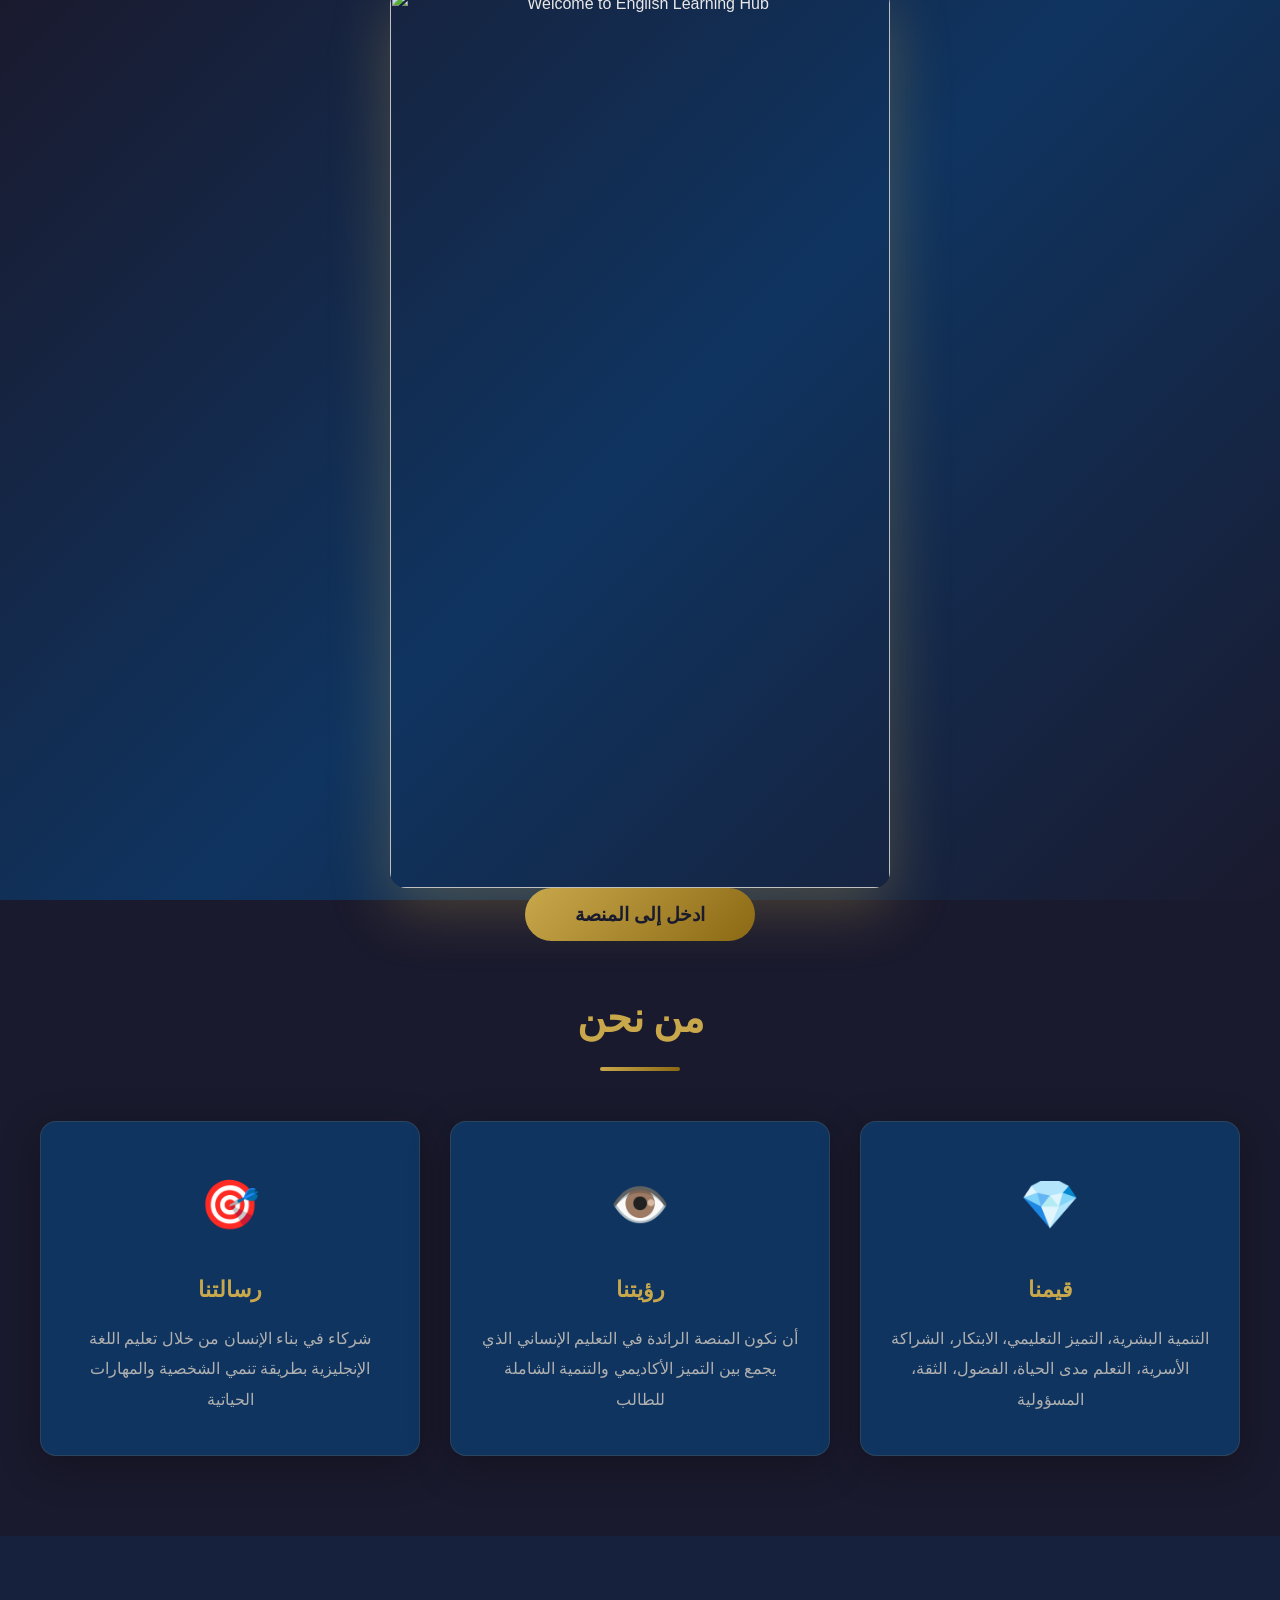
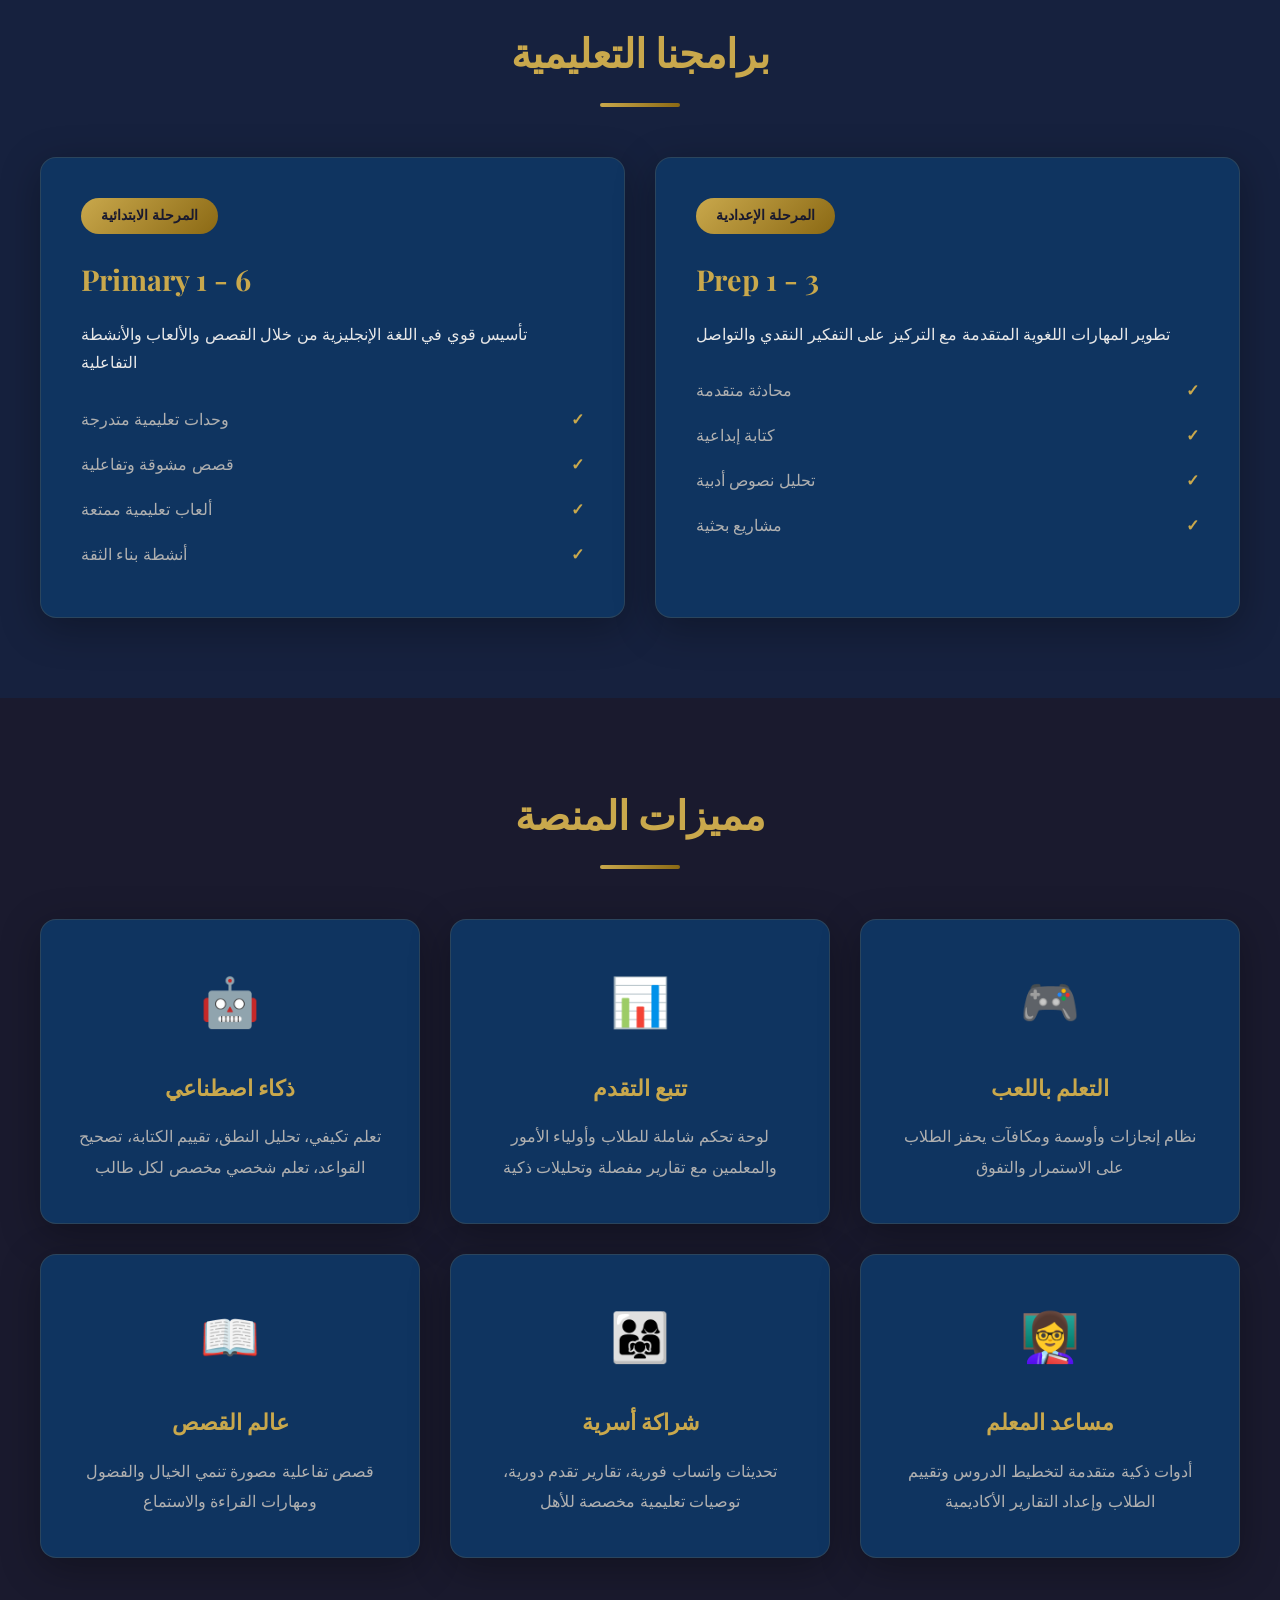
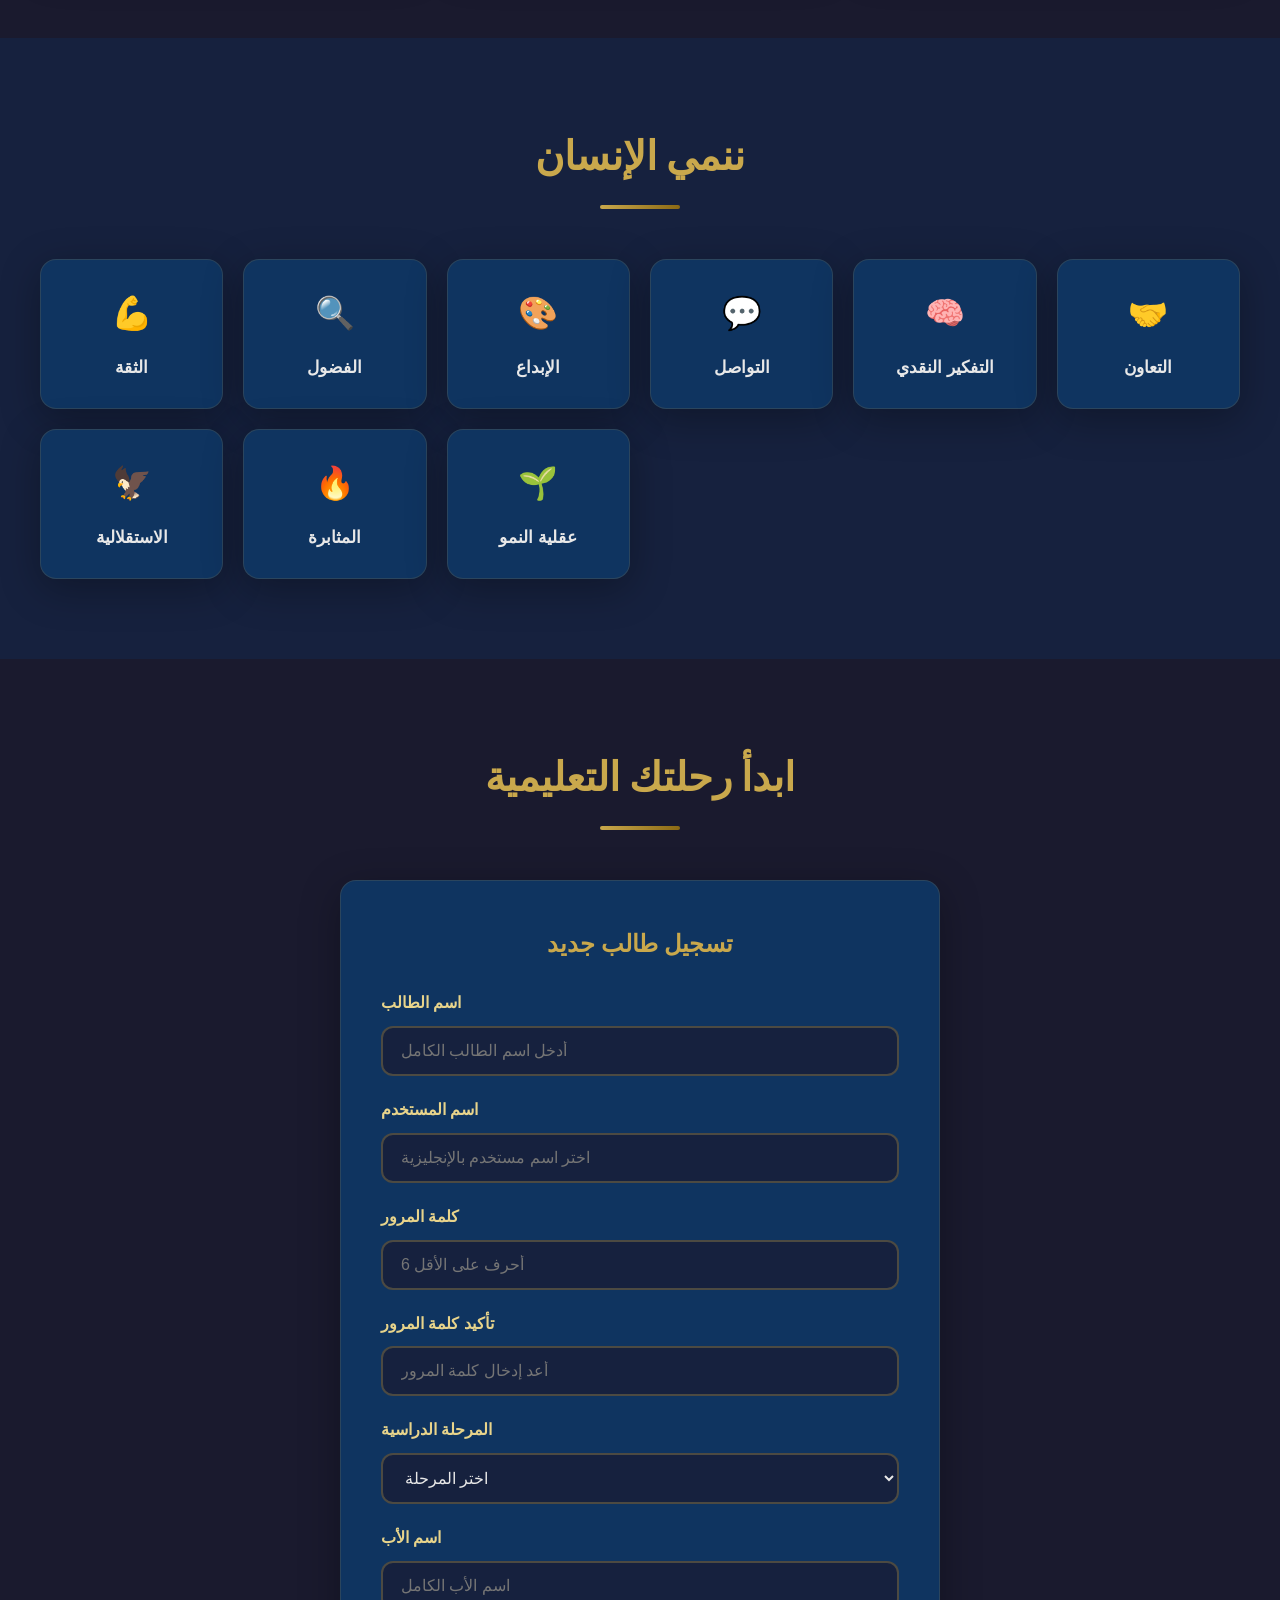
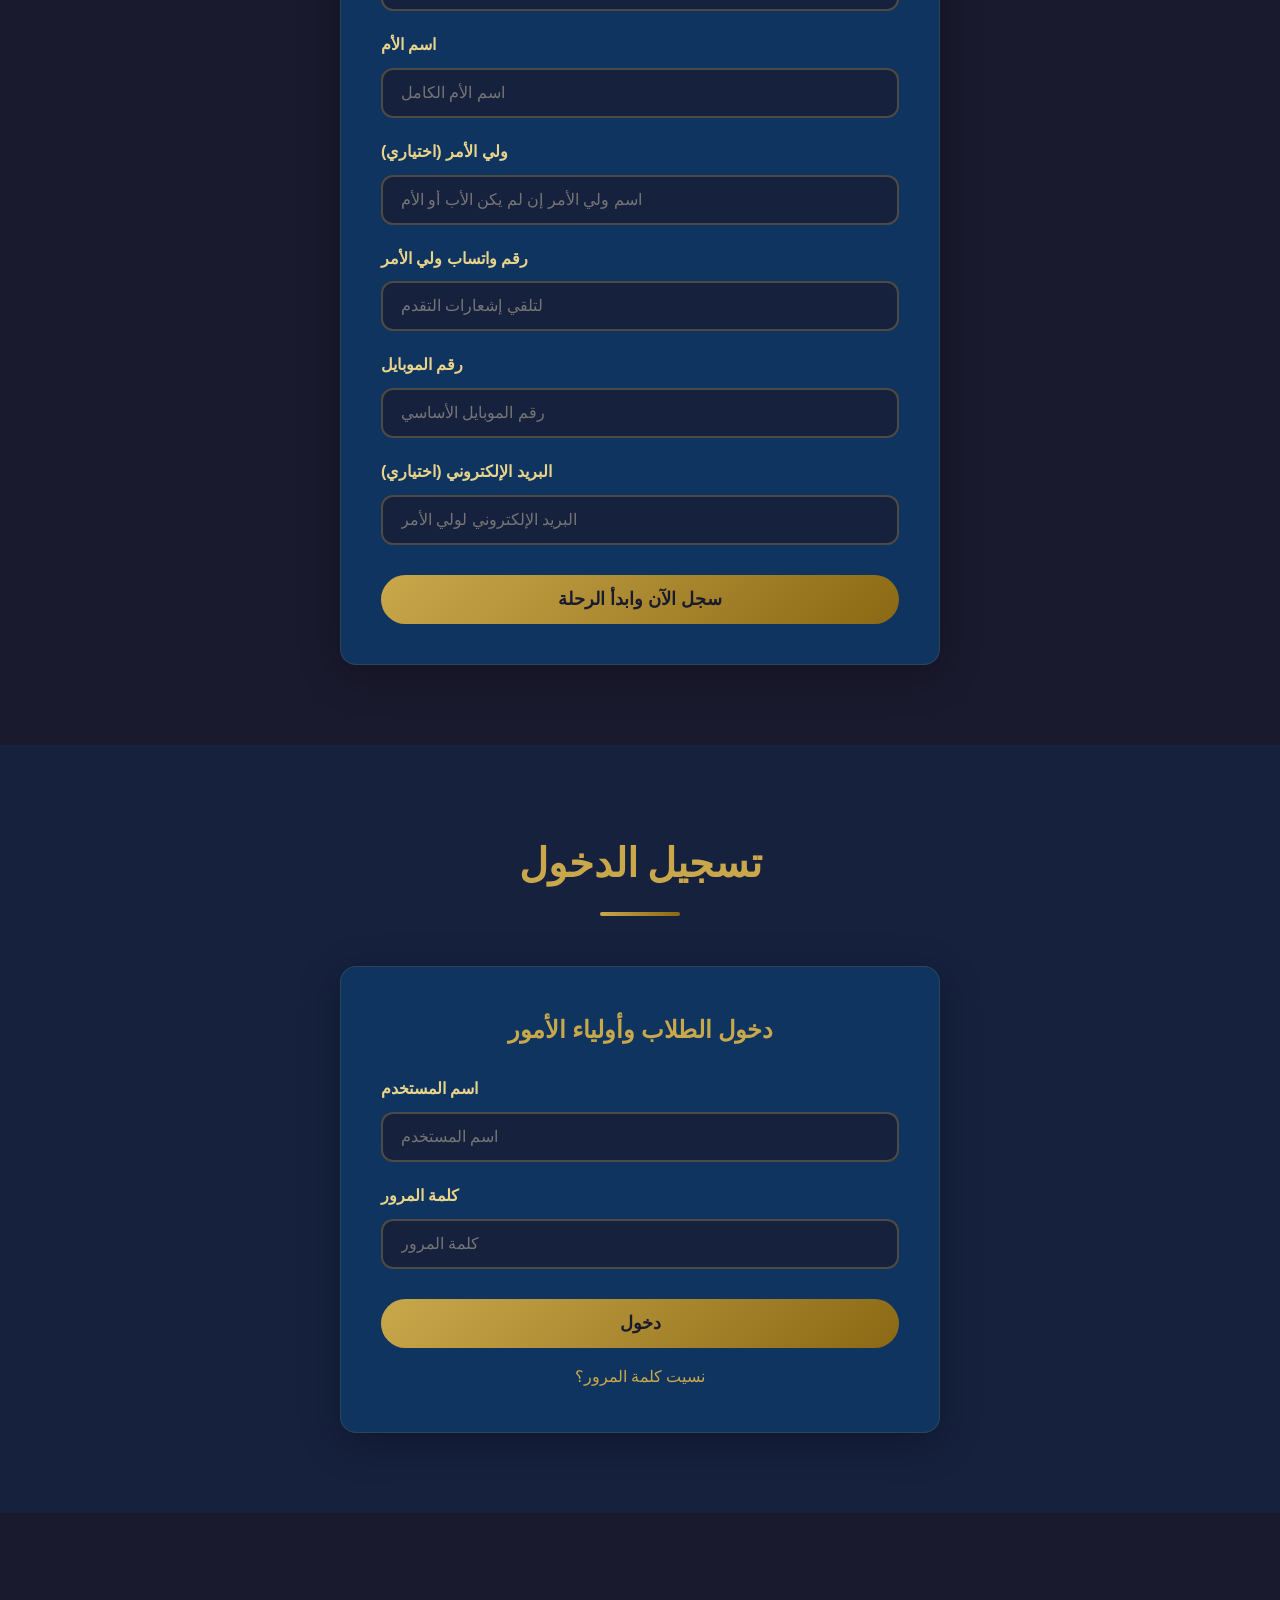
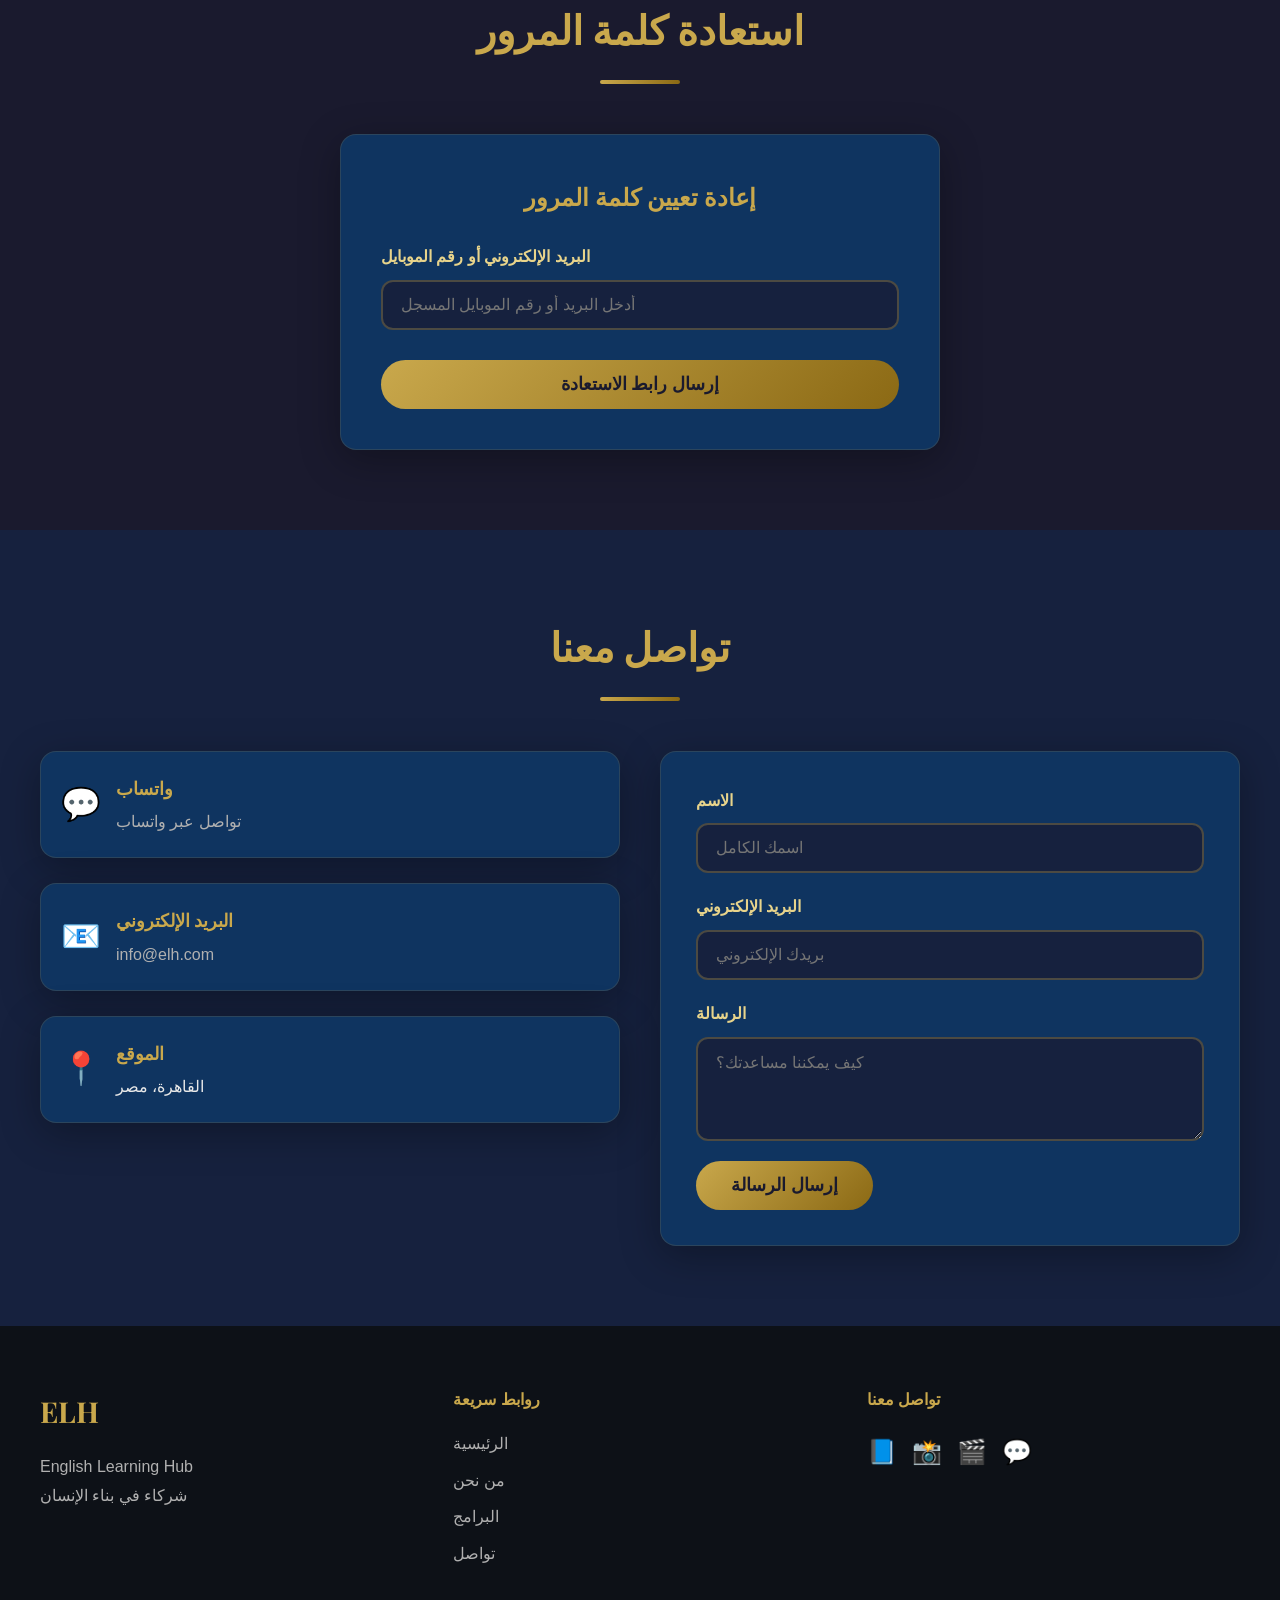
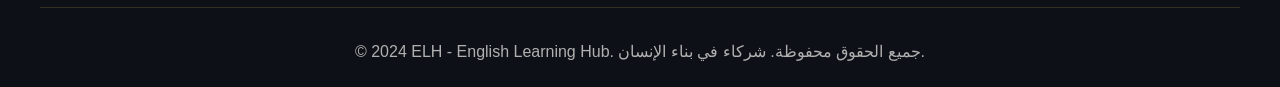
==== commit af434de5: "update index.html" ====
--- a/index.html
+++ b/index.html
@@ -1609,5 +1609,298 @@
             observer.observe(el);
         });
     </script>
+    <script>
+(function () {
+    const DASHBOARD_URL = 'dashboard.html';
+    const REDIRECT_AFTER_RESULT_MS = 2500;
+
+    function readJSON(key, fallback) {
+        try {
+            return JSON.parse(localStorage.getItem(key)) || fallback;
+        } catch (e) {
+            return fallback;
+        }
+    }
+
+    function getStudents() {
+        return readJSON('elh_students', []);
+    }
+
+    function saveStudents(students) {
+        localStorage.setItem('elh_students', JSON.stringify(students));
+    }
+
+    function getCurrentStudent() {
+        return readJSON('elh_current_student', null);
+    }
+
+    function saveCurrentStudent(student) {
+        localStorage.setItem('elh_current_student', JSON.stringify(student));
+    }
+
+    function isCompleted(value) {
+        return value === true || value === 'true' || value === 1 || value === '1';
+    }
+
+    function mergeStudent(updatedStudent) {
+        if (!updatedStudent || !updatedStudent.username) return;
+
+        const students = getStudents();
+        const index = students.findIndex(function (s) {
+            return s.username === updatedStudent.username;
+        });
+
+        if (index !== -1) {
+            students[index] = Object.assign({}, students[index], updatedStudent);
+        } else {
+            students.push(updatedStudent);
+        }
+
+        saveStudents(students);
+    }
+
+    function getSelectedText(selectElement) {
+        if (!selectElement || !selectElement.selectedOptions || !selectElement.selectedOptions[0]) {
+            return '';
+        }
+        return selectElement.selectedOptions[0].textContent;
+    }
+
+    // التحويل إلى لوحة التحكم
+    window.goToDashboard = function () {
+        window.location.href = DASHBOARD_URL;
+    };
+
+    // إصلاح نتيجة اختبار تحديد المستوى
+    window.showTestResult = function () {
+        const testQuestions = document.getElementById('testQuestions');
+        const testResult = document.getElementById('testResult');
+        const progressFill = document.getElementById('progressFill');
+
+        if (testQuestions) testQuestions.style.display = 'none';
+        if (testResult) testResult.style.display = 'block';
+        if (progressFill) progressFill.style.width = '100%';
+
+        const totalQuestions =
+            typeof placementQuestions !== 'undefined' && placementQuestions.length
+                ? placementQuestions.length
+                : 10;
+
+        const finalScore = typeof score !== 'undefined' ? score : 0;
+        const percentage = (finalScore / totalQuestions) * 100;
+
+        let level;
+        let message;
+
+        if (percentage >= 80) {
+            level = '🏆 Advanced - متقدم';
+            message = 'مستوى ممتاز! أنت جاهز للمحتوى المتقدم والتحديات الكبيرة.';
+        } else if (percentage >= 60) {
+            level = '⭐ Intermediate - متوسط';
+            message = 'مستوى جيد جداً! سنعمل معاً على تطوير مهاراتك للوصول للتميز.';
+        } else if (percentage >= 40) {
+            level = '📚 Pre-Intermediate - قبل المتوسط';
+            message = 'بداية رائعة! لديك أساس جيد وسنبني عليه معاً.';
+        } else {
+            level = '🌱 Beginner - مبتدئ';
+            message = 'لا تقلق أبداً! سنبدأ معك من الأساسيات ونبني ثقتك خطوة بخطوة.';
+        }
+
+        const resultLevel = document.getElementById('resultLevel');
+        const resultMessage = document.getElementById('resultMessage');
+
+        if (resultLevel) resultLevel.textContent = level;
+        if (resultMessage) resultMessage.textContent = message;
+
+        // حفظ نتيجة الاختبار في الطالب الحالي وقائمة الطلاب
+        let student = getCurrentStudent();
+
+        if (student) {
+            student.testScore = finalScore;
+            student.testLevel = level;
+            student.testPercentage = percentage;
+            student.testCompleted = true;
+            student.testCompletedAt = new Date().toISOString();
+
+            saveCurrentStudent(student);
+            mergeStudent(student);
+        }
+
+        const dashboardBtn = document.querySelector('#testResult button');
+        if (dashboardBtn) {
+            dashboardBtn.textContent = 'جاري فتح لوحة التحكم...';
+        }
+
+        // التحويل التلقائي إلى لوحة التحكم بعد عرض النتيجة
+        setTimeout(function () {
+            window.goToDashboard();
+        }, REDIRECT_AFTER_RESULT_MS);
+    };
+
+    // احتياط لو كان اسم الدالة في نسختك showResult وليس showTestResult
+    window.showResult = window.showTestResult;
+
+    // إعادة ربط نموذج التسجيل بدون تضارب مع الكود القديم
+    function bindRegisterForm() {
+        const oldForm = document.getElementById('registerForm');
+        if (!oldForm) return;
+
+        const form = oldForm.cloneNode(true);
+        oldForm.parentNode.replaceChild(form, oldForm);
+
+        form.addEventListener('submit', function (e) {
+            e.preventDefault();
+
+            const name = document.getElementById('regName').value.trim();
+            const username = document.getElementById('regUsername').value.trim();
+            const password = document.getElementById('regPassword').value;
+            const confirmPassword = document.getElementById('regConfirmPassword').value;
+            const gradeSelect = document.getElementById('regGrade');
+            const grade = gradeSelect.value;
+            const gradeText = getSelectedText(gradeSelect);
+            const father = document.getElementById('regFather').value.trim();
+            const mother = document.getElementById('regMother').value.trim();
+            const guardian = document.getElementById('regGuardian').value.trim();
+            const whatsapp = document.getElementById('regWhatsapp').value.trim();
+            const mobile = document.getElementById('regMobile').value.trim();
+            const email = document.getElementById('regEmail').value.trim();
+
+            if (password !== confirmPassword) {
+                alert('كلمتا المرور غير متطابقتين!');
+                return;
+            }
+
+            if (password.length < 6) {
+                alert('كلمة المرور يجب أن تكون 6 أحرف على الأقل');
+                return;
+            }
+
+            const students = getStudents();
+
+            const exists = students.find(function (s) {
+                return s.username === username;
+            });
+
+            if (exists) {
+                alert('اسم المستخدم موجود مسبقاً! اختر اسماً آخر');
+                return;
+            }
+
+            const studentData = {
+                name: name,
+                username: username,
+                password: password,
+                grade: grade,
+                gradeText: gradeText,
+                father: father,
+                mother: mother,
+                guardian: guardian,
+                whatsapp: whatsapp,
+                mobile: mobile,
+                email: email,
+                testCompleted: false,
+                testScore: null,
+                testLevel: null,
+                testPercentage: null,
+                registeredAt: new Date().toISOString()
+            };
+
+            students.push(studentData);
+            saveStudents(students);
+            saveCurrentStudent(studentData);
+
+            const successScreen = document.getElementById('successScreen');
+            if (successScreen) successScreen.style.display = 'flex';
+
+            setTimeout(function () {
+                if (successScreen) successScreen.style.display = 'none';
+
+                if (typeof currentQuestion !== 'undefined') currentQuestion = 0;
+                if (typeof score !== 'undefined') score = 0;
+
+                const testStart = document.getElementById('testStart');
+                const testQuestions = document.getElementById('testQuestions');
+                const testResult = document.getElementById('testResult');
+
+                if (testStart) testStart.style.display = 'block';
+                if (testQuestions) testQuestions.style.display = 'none';
+                if (testResult) testResult.style.display = 'none';
+
+                if (typeof showPlacementTest === 'function') {
+                    showPlacementTest();
+                }
+            }, 3000);
+        });
+    }
+
+    // إعادة ربط نموذج تسجيل الدخول
+    function bindLoginForm() {
+        const oldForm = document.getElementById('loginForm');
+        if (!oldForm) return;
+
+        const form = oldForm.cloneNode(true);
+        oldForm.parentNode.replaceChild(form, oldForm);
+
+        form.addEventListener('submit', function (e) {
+            e.preventDefault();
+
+            const username = document.getElementById('loginUsername').value.trim();
+            const password = document.getElementById('loginPassword').value;
+
+            let students = getStudents();
+
+            let student = students.find(function (s) {
+                return s.username === username && String(s.password || '') === password;
+            });
+
+            // دعم الحسابات القديمة التي تم إنشاؤها قبل حفظ كلمة المرور
+            if (!student) {
+                student = students.find(function (s) {
+                    return s.username === username && !s.password;
+                });
+
+                if (student) {
+                    student.password = password;
+                    mergeStudent(student);
+                    students = getStudents();
+                }
+            }
+
+            if (!student) {
+                alert('اسم المستخدم أو كلمة المرور غير صحيحة');
+                return;
+            }
+
+            // لو كان الطالب الحالي يحمل نتيجة أحدث، ندمجها
+            const currentStudent = getCurrentStudent();
+
+            if (
+                currentStudent &&
+                currentStudent.username === username &&
+                isCompleted(currentStudent.testCompleted)
+            ) {
+                student = Object.assign({}, student, currentStudent);
+                mergeStudent(student);
+            }
+
+            saveCurrentStudent(student);
+
+            alert('تم تسجيل الدخول بنجاح! مرحباً ' + student.name);
+
+            // اختبار تحديد المستوى مرة واحدة فقط
+            if (isCompleted(student.testCompleted)) {
+                window.goToDashboard();
+            } else {
+                if (typeof showPlacementTest === 'function') {
+                    showPlacementTest();
+                }
+            }
+        });
+    }
+
+    bindRegisterForm();
+    bindLoginForm();
+})();
+</script>
 </body>
 </html>
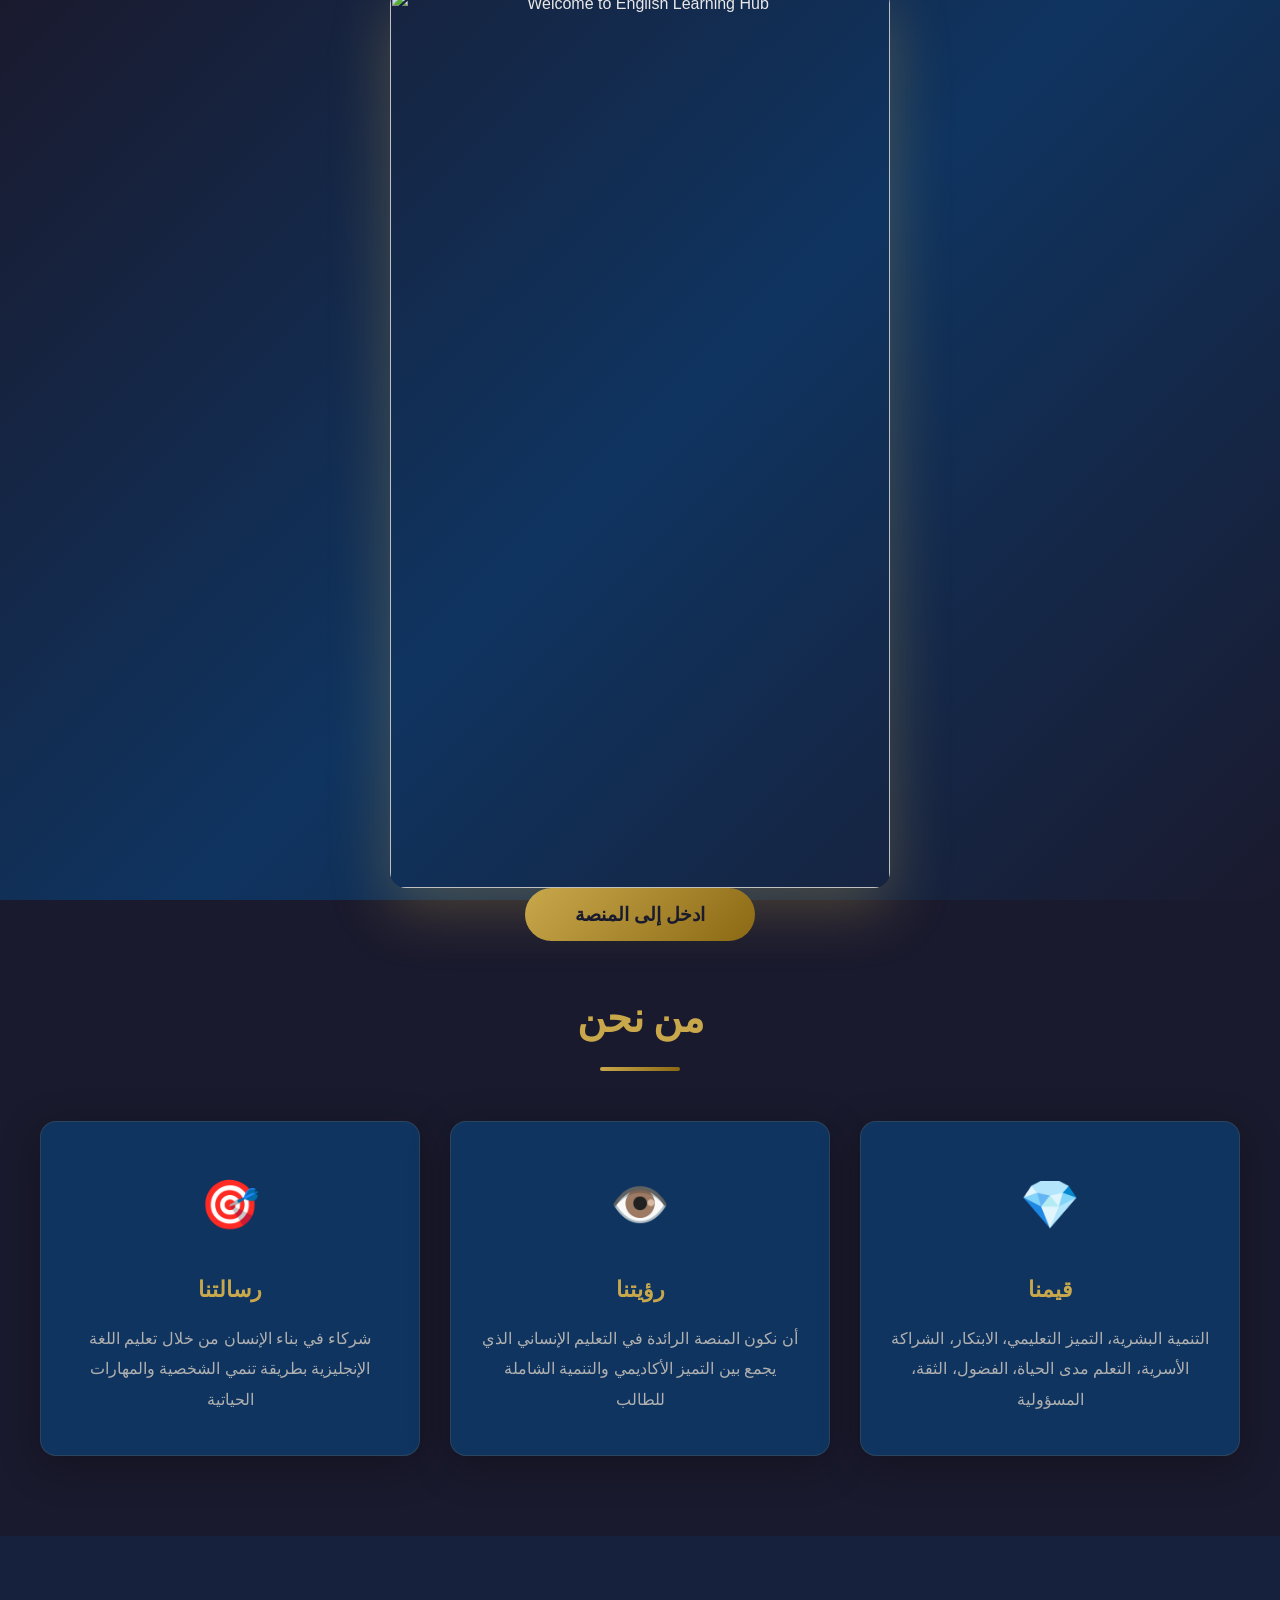
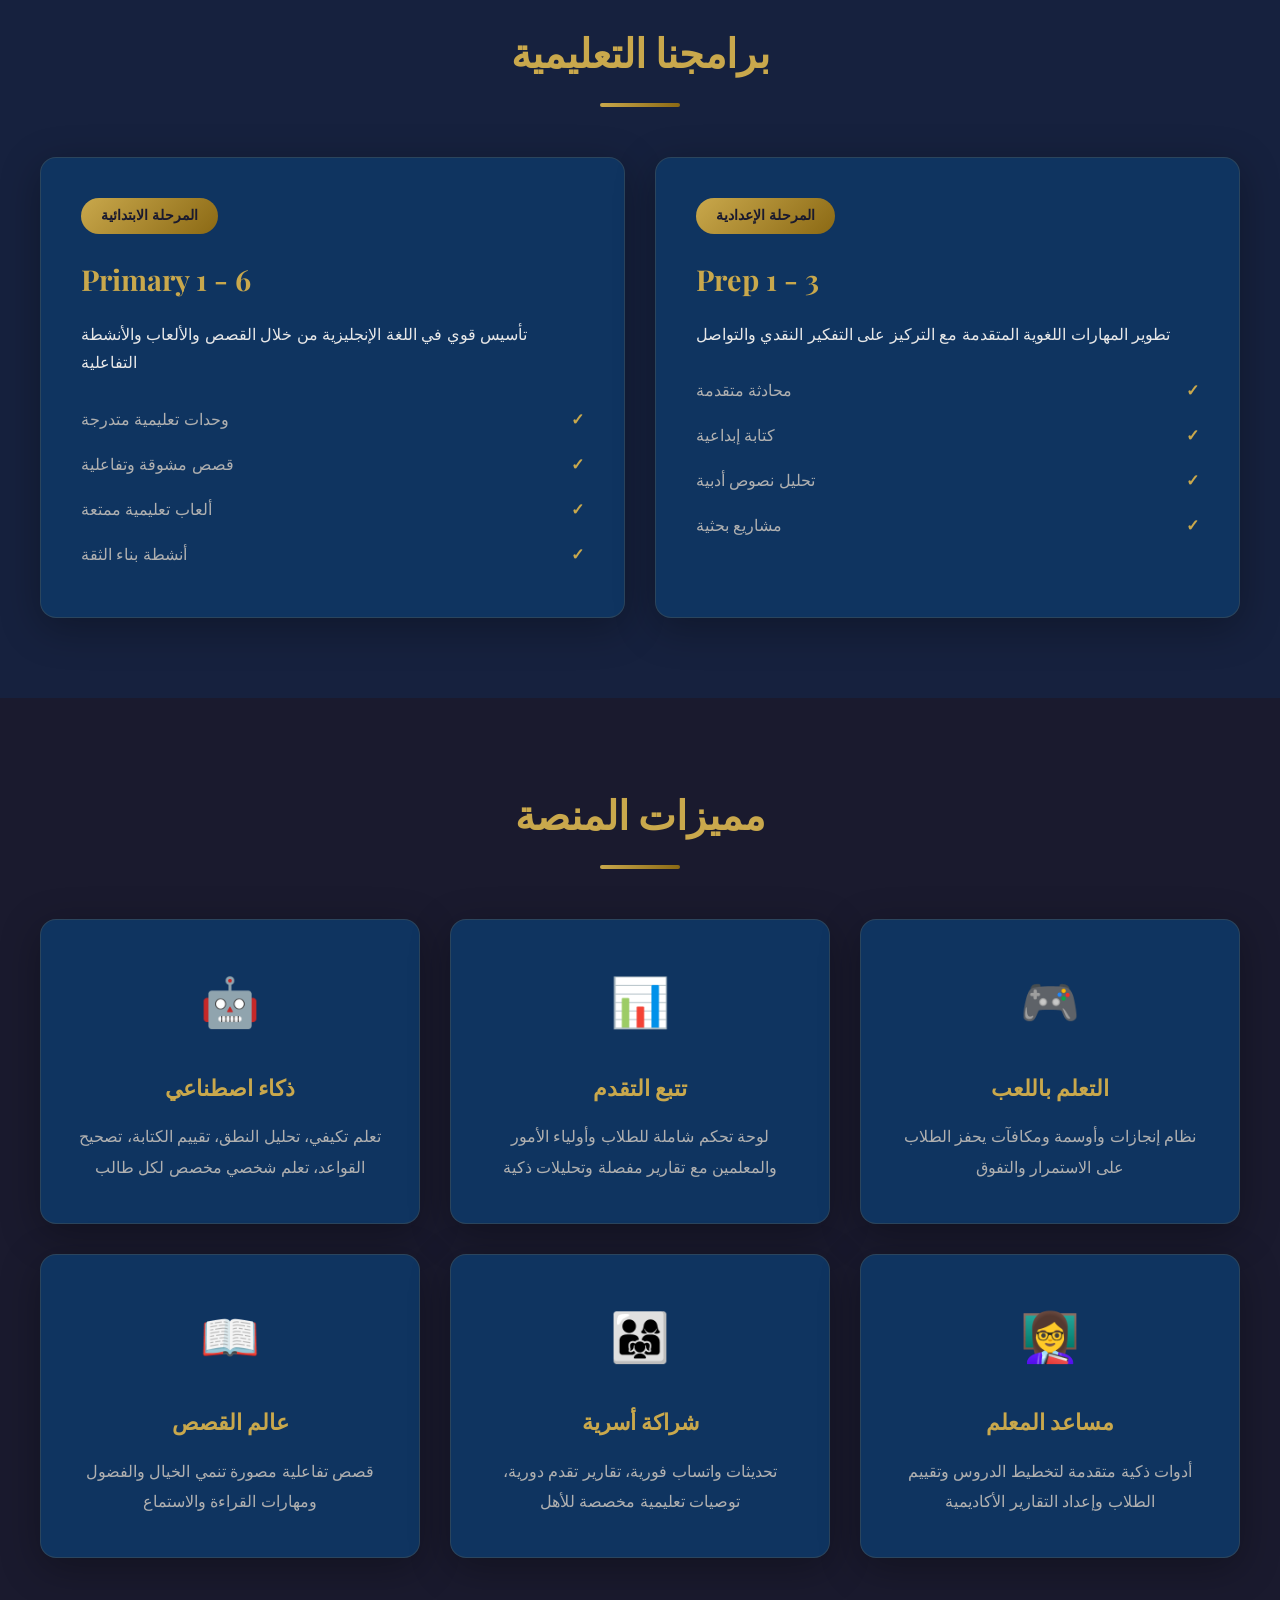
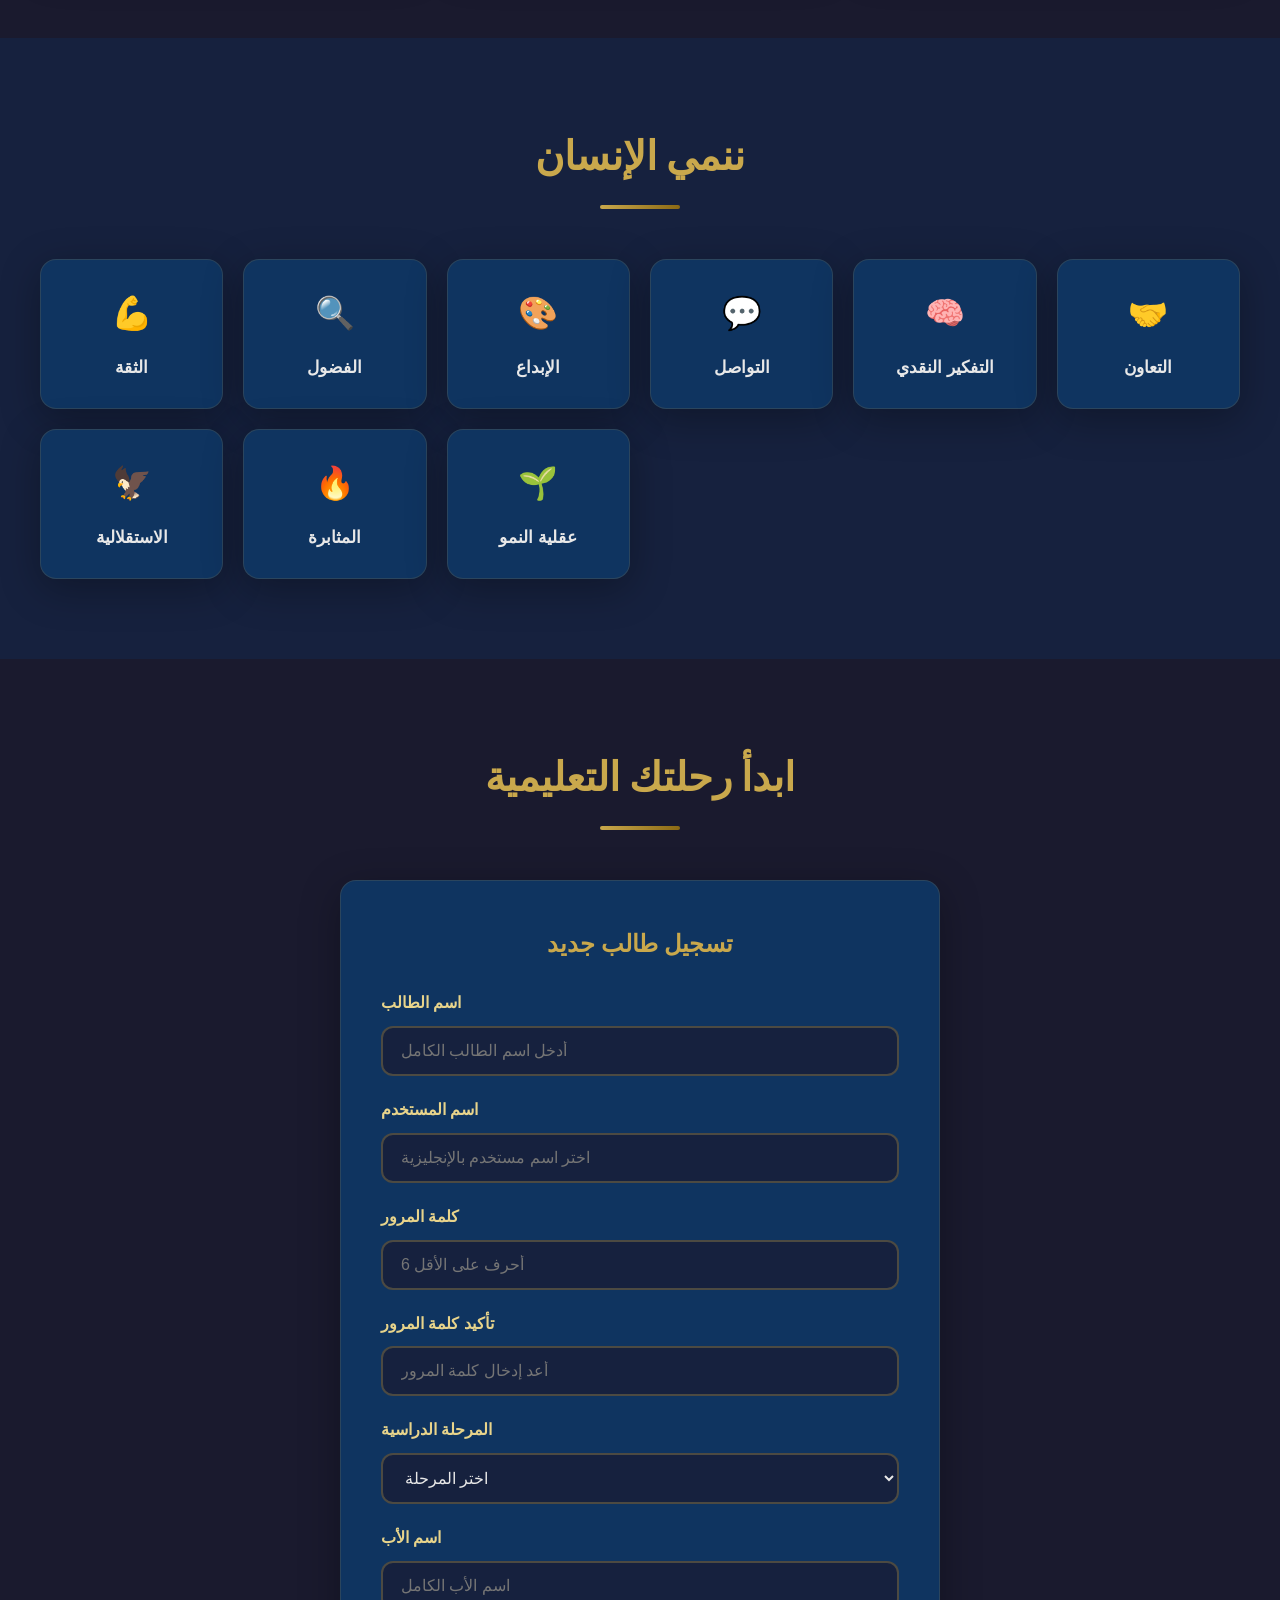
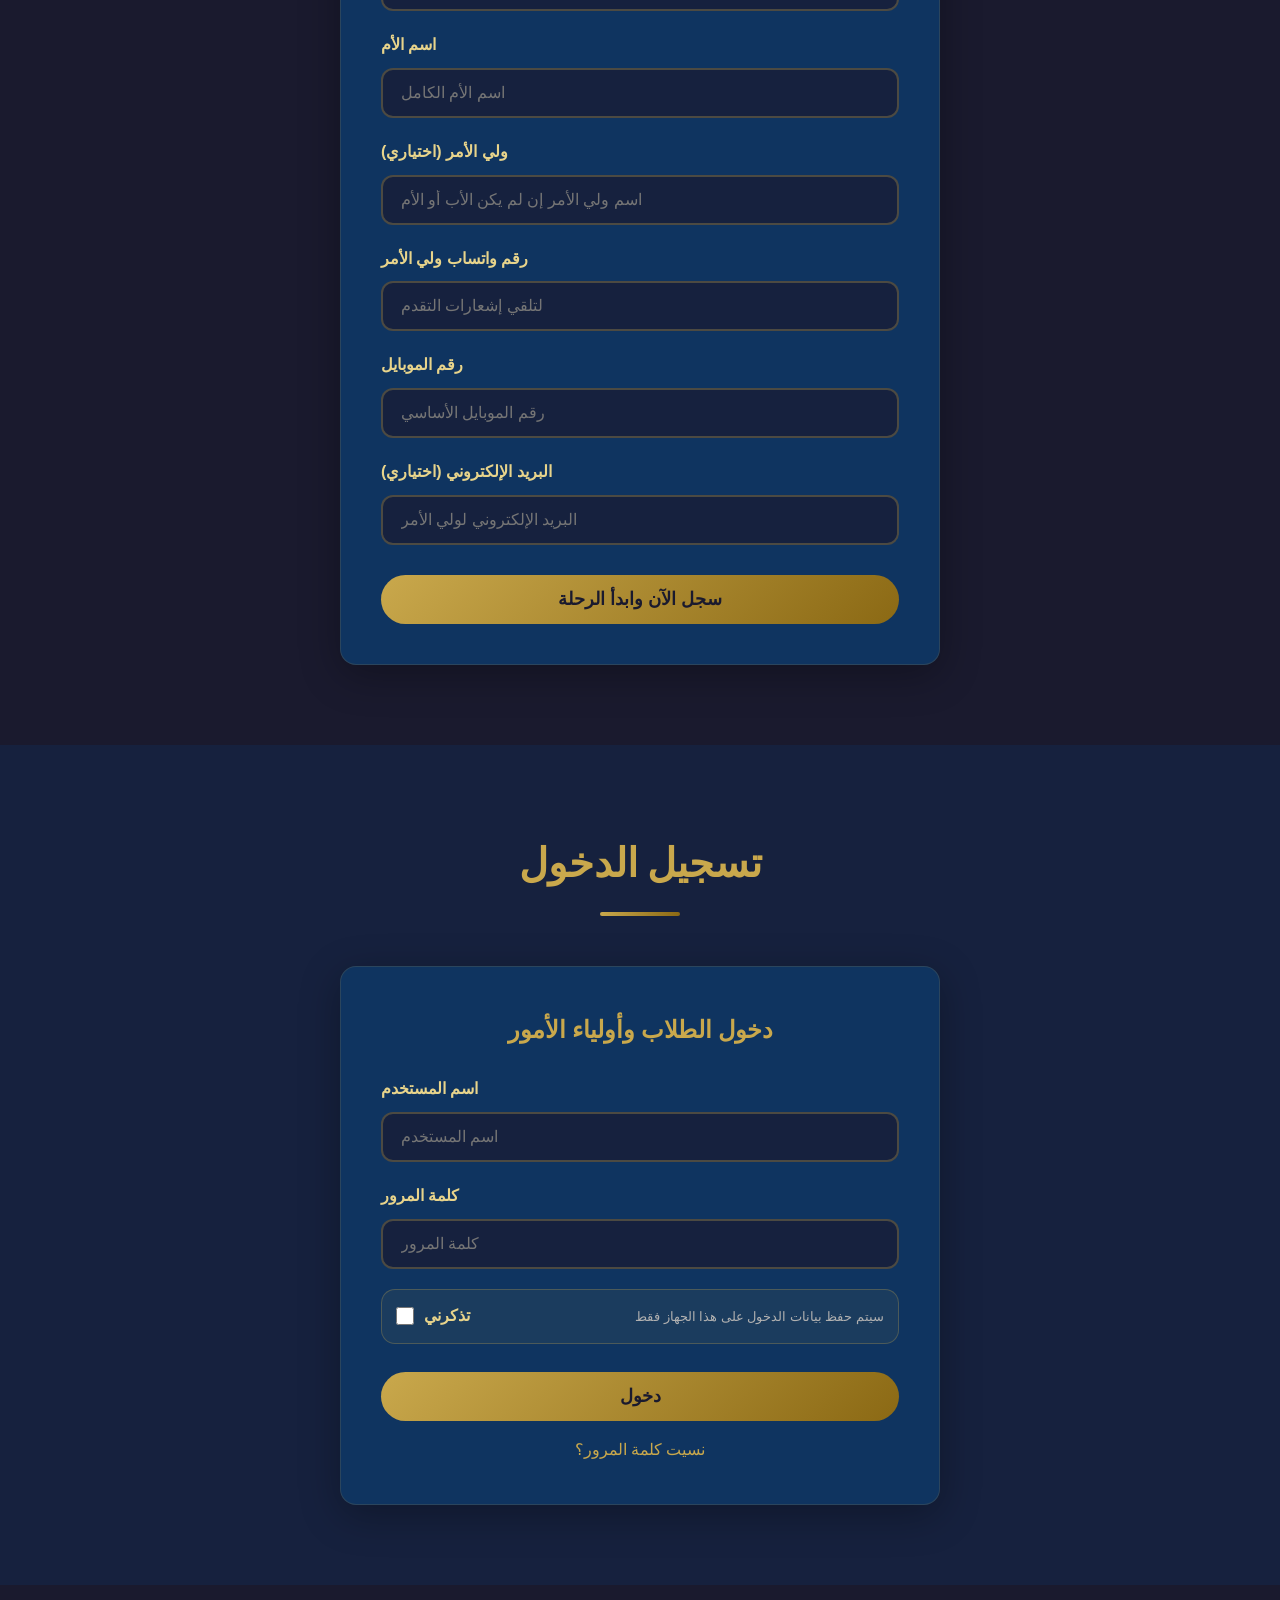
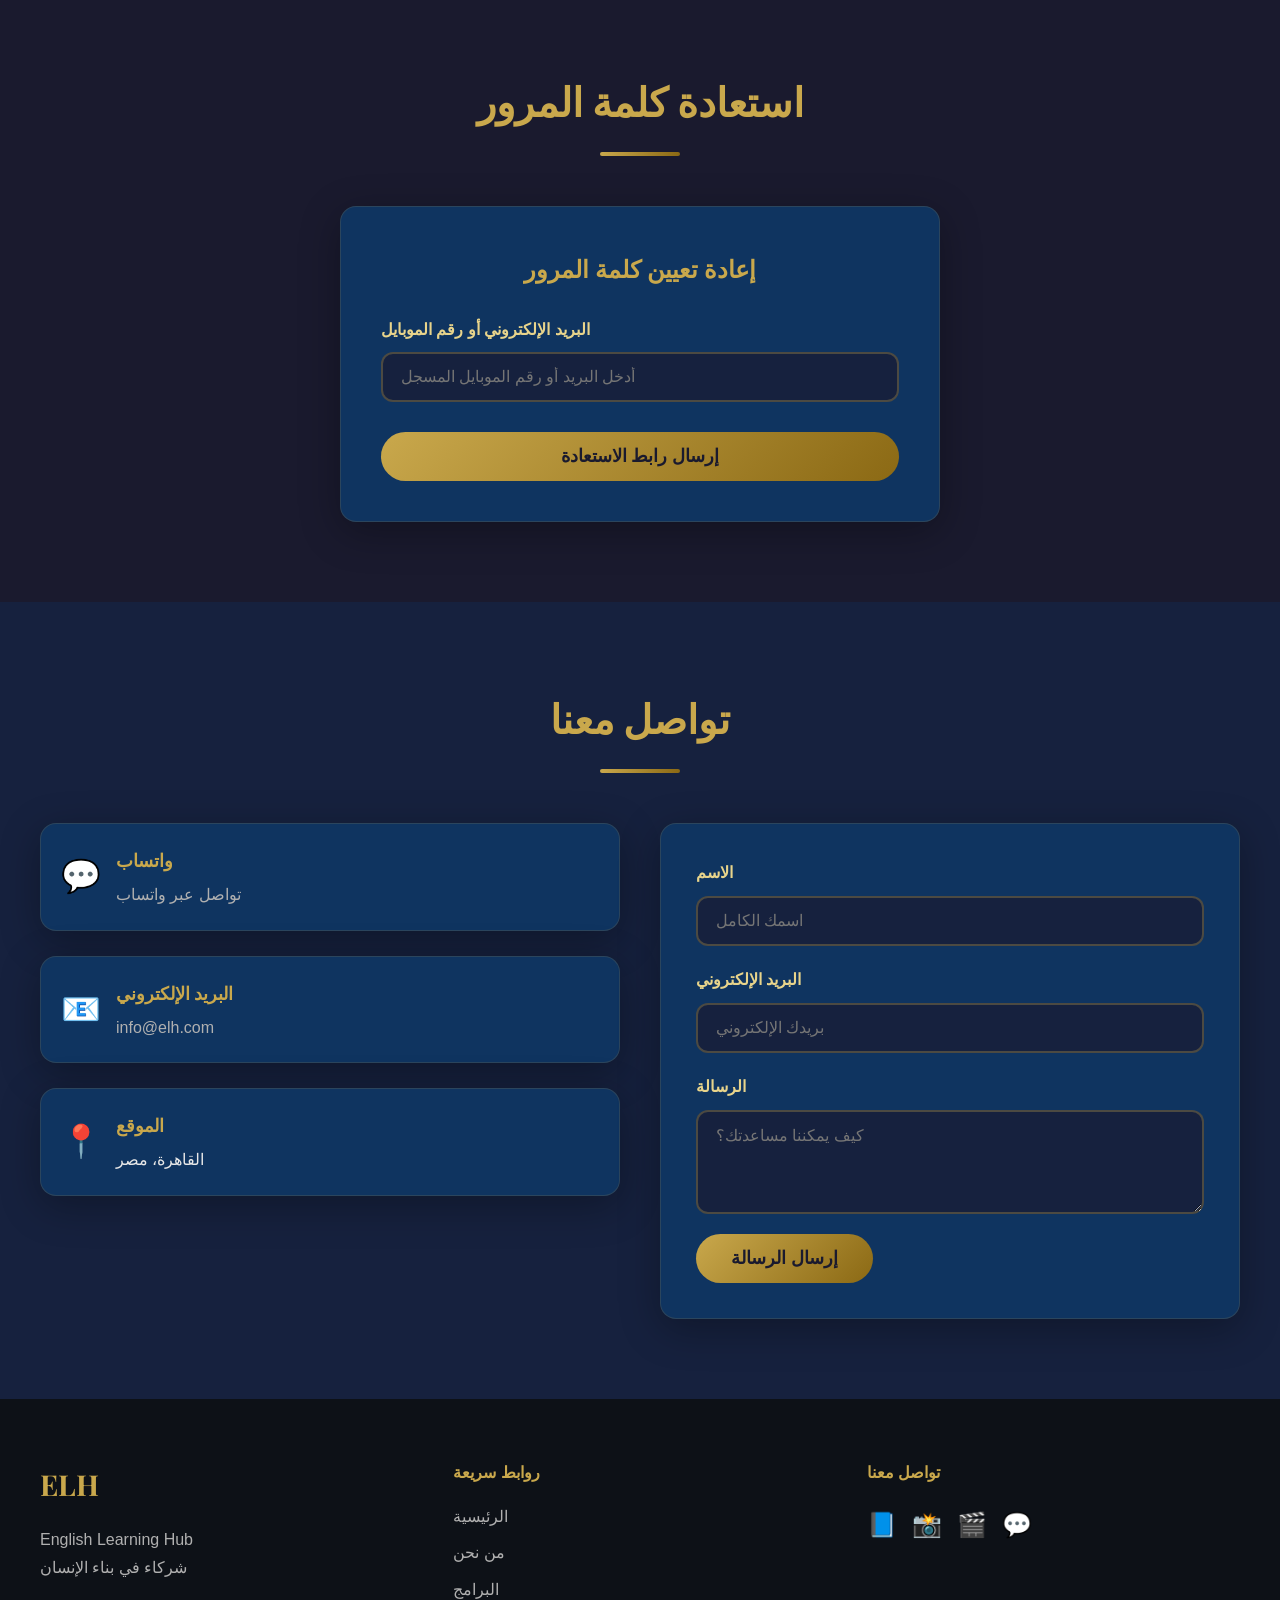
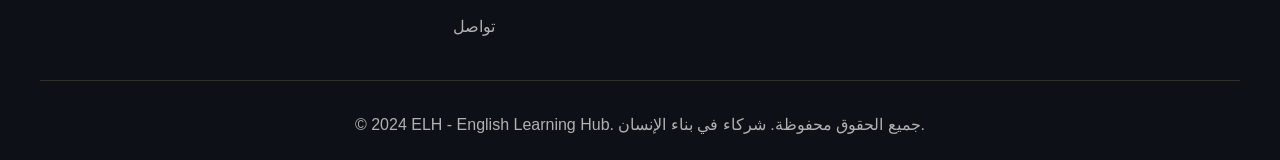
==== commit e1ed55f4: "update index.html" ====
--- a/index.html
+++ b/index.html
@@ -1901,6 +1901,330 @@
     bindRegisterForm();
     bindLoginForm();
 })();
+<script>
+(function () {
+    const REMEMBER_KEY = 'elh_remember_login';
+
+    function getUsernameInput() {
+        return document.getElementById('loginUsername') || document.getElementById('login_user');
+    }
+
+    function getPasswordInput() {
+        return document.getElementById('loginPassword') || document.getElementById('login_pass');
+    }
+
+    function getLoginForm() {
+        return document.getElementById('loginForm');
+    }
+
+    function readJSON(key, fallback) {
+        try {
+            return JSON.parse(localStorage.getItem(key)) || fallback;
+        } catch (e) {
+            return fallback;
+        }
+    }
+
+    function injectRememberStyle() {
+        if (document.getElementById('rememberMeStyle')) return;
+
+        const style = document.createElement('style');
+        style.id = 'rememberMeStyle';
+        style.textContent = `
+            .remember-login-row {
+                display: flex;
+                align-items: center;
+                justify-content: space-between;
+                gap: 12px;
+                margin: 10px 0 18px;
+                padding: 12px 14px;
+                border: 1px solid rgba(201, 168, 76, 0.28);
+                border-radius: 14px;
+                background: rgba(201, 168, 76, 0.07);
+            }
+
+            .remember-login-label {
+                display: flex;
+                align-items: center;
+                gap: 10px;
+                cursor: pointer;
+                color: var(--gold-light, #E8D48B);
+                font-weight: 700;
+                user-select: none;
+            }
+
+            .remember-login-label input {
+                width: 18px;
+                height: 18px;
+                accent-color: var(--gold, #C9A84C);
+                cursor: pointer;
+            }
+
+            .remember-login-note {
+                font-size: 0.8rem;
+                color: var(--text-secondary, #b0b0b0);
+            }
+
+            @media (max-width: 480px) {
+                .remember-login-row {
+                    flex-direction: column;
+                    align-items: flex-start;
+                }
+            }
+        `;
+        document.head.appendChild(style);
+    }
+
+    function injectRememberBox() {
+        const form = getLoginForm();
+        if (!form) return;
+
+        if (document.getElementById('rememberMe')) return;
+
+        const loginButton = form.querySelector('button[type="submit"]');
+
+        const row = document.createElement('div');
+        row.className = 'remember-login-row';
+        row.innerHTML = `
+            <label class="remember-login-label" for="rememberMe">
+                <input type="checkbox" id="rememberMe">
+                <span>تذكرني</span>
+            </label>
+            <span class="remember-login-note">سيتم حفظ بيانات الدخول على هذا الجهاز فقط</span>
+        `;
+
+        if (loginButton && loginButton.parentNode) {
+            loginButton.parentNode.insertBefore(row, loginButton);
+        } else {
+            form.appendChild(row);
+        }
+    }
+
+    function loadRememberedLogin() {
+        const usernameInput = getUsernameInput();
+        const passwordInput = getPasswordInput();
+        const rememberBox = document.getElementById('rememberMe');
+
+        if (!usernameInput || !passwordInput || !rememberBox) return;
+
+        const saved = readJSON(REMEMBER_KEY, null);
+
+        if (saved && saved.username && saved.password) {
+            usernameInput.value = saved.username;
+            passwordInput.value = saved.password;
+            rememberBox.checked = true;
+        }
+    }
+
+    function saveRememberedLoginIfNeeded() {
+        const usernameInput = getUsernameInput();
+        const passwordInput = getPasswordInput();
+        const rememberBox = document.getElementById('rememberMe');
+
+        if (!usernameInput || !passwordInput || !rememberBox) return;
+
+        const username = usernameInput.value.trim();
+        const password = passwordInput.value;
+
+        if (rememberBox.checked) {
+            localStorage.setItem(REMEMBER_KEY, JSON.stringify({
+                username: username,
+                password: password,
+                savedAt: new Date().toISOString()
+            }));
+        } else {
+            localStorage.removeItem(REMEMBER_KEY);
+        }
+    }
+
+    function bindRememberLogin() {
+        const form = getLoginForm();
+        if (!form) return;
+
+        if (form.dataset.rememberBound === 'true') return;
+        form.dataset.rememberBound = 'true';
+
+        form.addEventListener('submit', function () {
+            saveRememberedLoginIfNeeded();
+        });
+    }
+
+    function initRememberMe() {
+        injectRememberStyle();
+        injectRememberBox();
+        loadRememberedLogin();
+        bindRememberLogin();
+    }
+
+    initRememberMe();
+
+    document.addEventListener('DOMContentLoaded', initRememberMe);
+
+    setTimeout(initRememberMe, 300);
+})();
+</script>
+<script>
+(function () {
+    const REMEMBER_KEY = 'elh_remember_login';
+
+    function getUsernameInput() {
+        return document.getElementById('loginUsername') || document.getElementById('login_user');
+    }
+
+    function getPasswordInput() {
+        return document.getElementById('loginPassword') || document.getElementById('login_pass');
+    }
+
+    function getLoginForm() {
+        return document.getElementById('loginForm');
+    }
+
+    function readJSON(key, fallback) {
+        try {
+            return JSON.parse(localStorage.getItem(key)) || fallback;
+        } catch (e) {
+            return fallback;
+        }
+    }
+
+    function injectRememberStyle() {
+        if (document.getElementById('rememberMeStyle')) return;
+
+        const style = document.createElement('style');
+        style.id = 'rememberMeStyle';
+        style.textContent = `
+            .remember-login-row {
+                display: flex;
+                align-items: center;
+                justify-content: space-between;
+                gap: 12px;
+                margin: 10px 0 18px;
+                padding: 12px 14px;
+                border: 1px solid rgba(201, 168, 76, 0.28);
+                border-radius: 14px;
+                background: rgba(201, 168, 76, 0.07);
+            }
+
+            .remember-login-label {
+                display: flex;
+                align-items: center;
+                gap: 10px;
+                cursor: pointer;
+                color: var(--gold-light, #E8D48B);
+                font-weight: 700;
+                user-select: none;
+            }
+
+            .remember-login-label input {
+                width: 18px;
+                height: 18px;
+                accent-color: var(--gold, #C9A84C);
+                cursor: pointer;
+            }
+
+            .remember-login-note {
+                font-size: 0.8rem;
+                color: var(--text-secondary, #b0b0b0);
+            }
+
+            @media (max-width: 480px) {
+                .remember-login-row {
+                    flex-direction: column;
+                    align-items: flex-start;
+                }
+            }
+        `;
+        document.head.appendChild(style);
+    }
+
+    function injectRememberBox() {
+        const form = getLoginForm();
+        if (!form) return;
+
+        if (document.getElementById('rememberMe')) return;
+
+        const loginButton = form.querySelector('button[type="submit"]');
+
+        const row = document.createElement('div');
+        row.className = 'remember-login-row';
+        row.innerHTML = `
+            <label class="remember-login-label" for="rememberMe">
+                <input type="checkbox" id="rememberMe">
+                <span>تذكرني</span>
+            </label>
+            <span class="remember-login-note">سيتم حفظ بيانات الدخول على هذا الجهاز فقط</span>
+        `;
+
+        if (loginButton && loginButton.parentNode) {
+            loginButton.parentNode.insertBefore(row, loginButton);
+        } else {
+            form.appendChild(row);
+        }
+    }
+
+    function loadRememberedLogin() {
+        const usernameInput = getUsernameInput();
+        const passwordInput = getPasswordInput();
+        const rememberBox = document.getElementById('rememberMe');
+
+        if (!usernameInput || !passwordInput || !rememberBox) return;
+
+        const saved = readJSON(REMEMBER_KEY, null);
+
+        if (saved && saved.username && saved.password) {
+            usernameInput.value = saved.username;
+            passwordInput.value = saved.password;
+            rememberBox.checked = true;
+        }
+    }
+
+    function saveRememberedLoginIfNeeded() {
+        const usernameInput = getUsernameInput();
+        const passwordInput = getPasswordInput();
+        const rememberBox = document.getElementById('rememberMe');
+
+        if (!usernameInput || !passwordInput || !rememberBox) return;
+
+        const username = usernameInput.value.trim();
+        const password = passwordInput.value;
+
+        if (rememberBox.checked) {
+            localStorage.setItem(REMEMBER_KEY, JSON.stringify({
+                username: username,
+                password: password,
+                savedAt: new Date().toISOString()
+            }));
+        } else {
+            localStorage.removeItem(REMEMBER_KEY);
+        }
+    }
+
+    function bindRememberLogin() {
+        const form = getLoginForm();
+        if (!form) return;
+
+        if (form.dataset.rememberBound === 'true') return;
+        form.dataset.rememberBound = 'true';
+
+        form.addEventListener('submit', function () {
+            saveRememberedLoginIfNeeded();
+        });
+    }
+
+    function initRememberMe() {
+        injectRememberStyle();
+        injectRememberBox();
+        loadRememberedLogin();
+        bindRememberLogin();
+    }
+
+    initRememberMe();
+
+    document.addEventListener('DOMContentLoaded', initRememberMe);
+
+    setTimeout(initRememberMe, 300);
+})();
+</script>
 </script>
 </body>
 </html>
